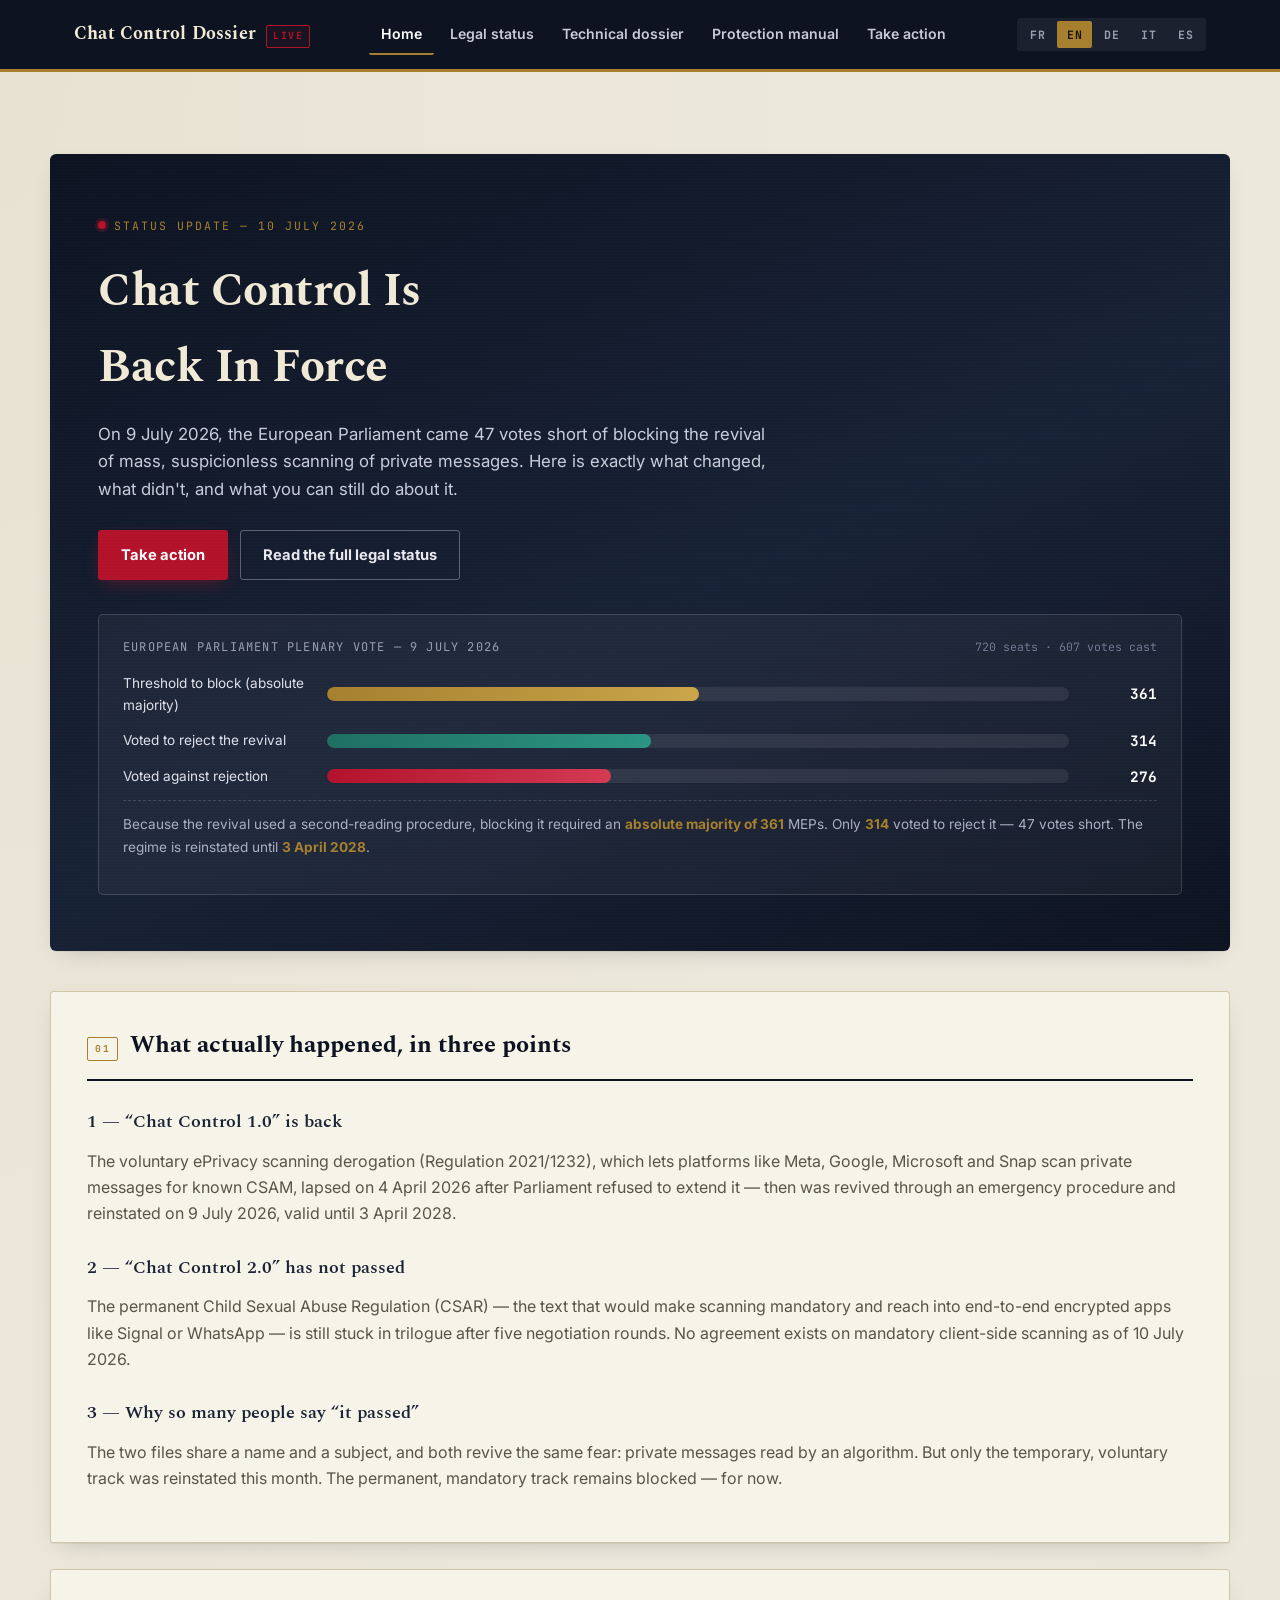
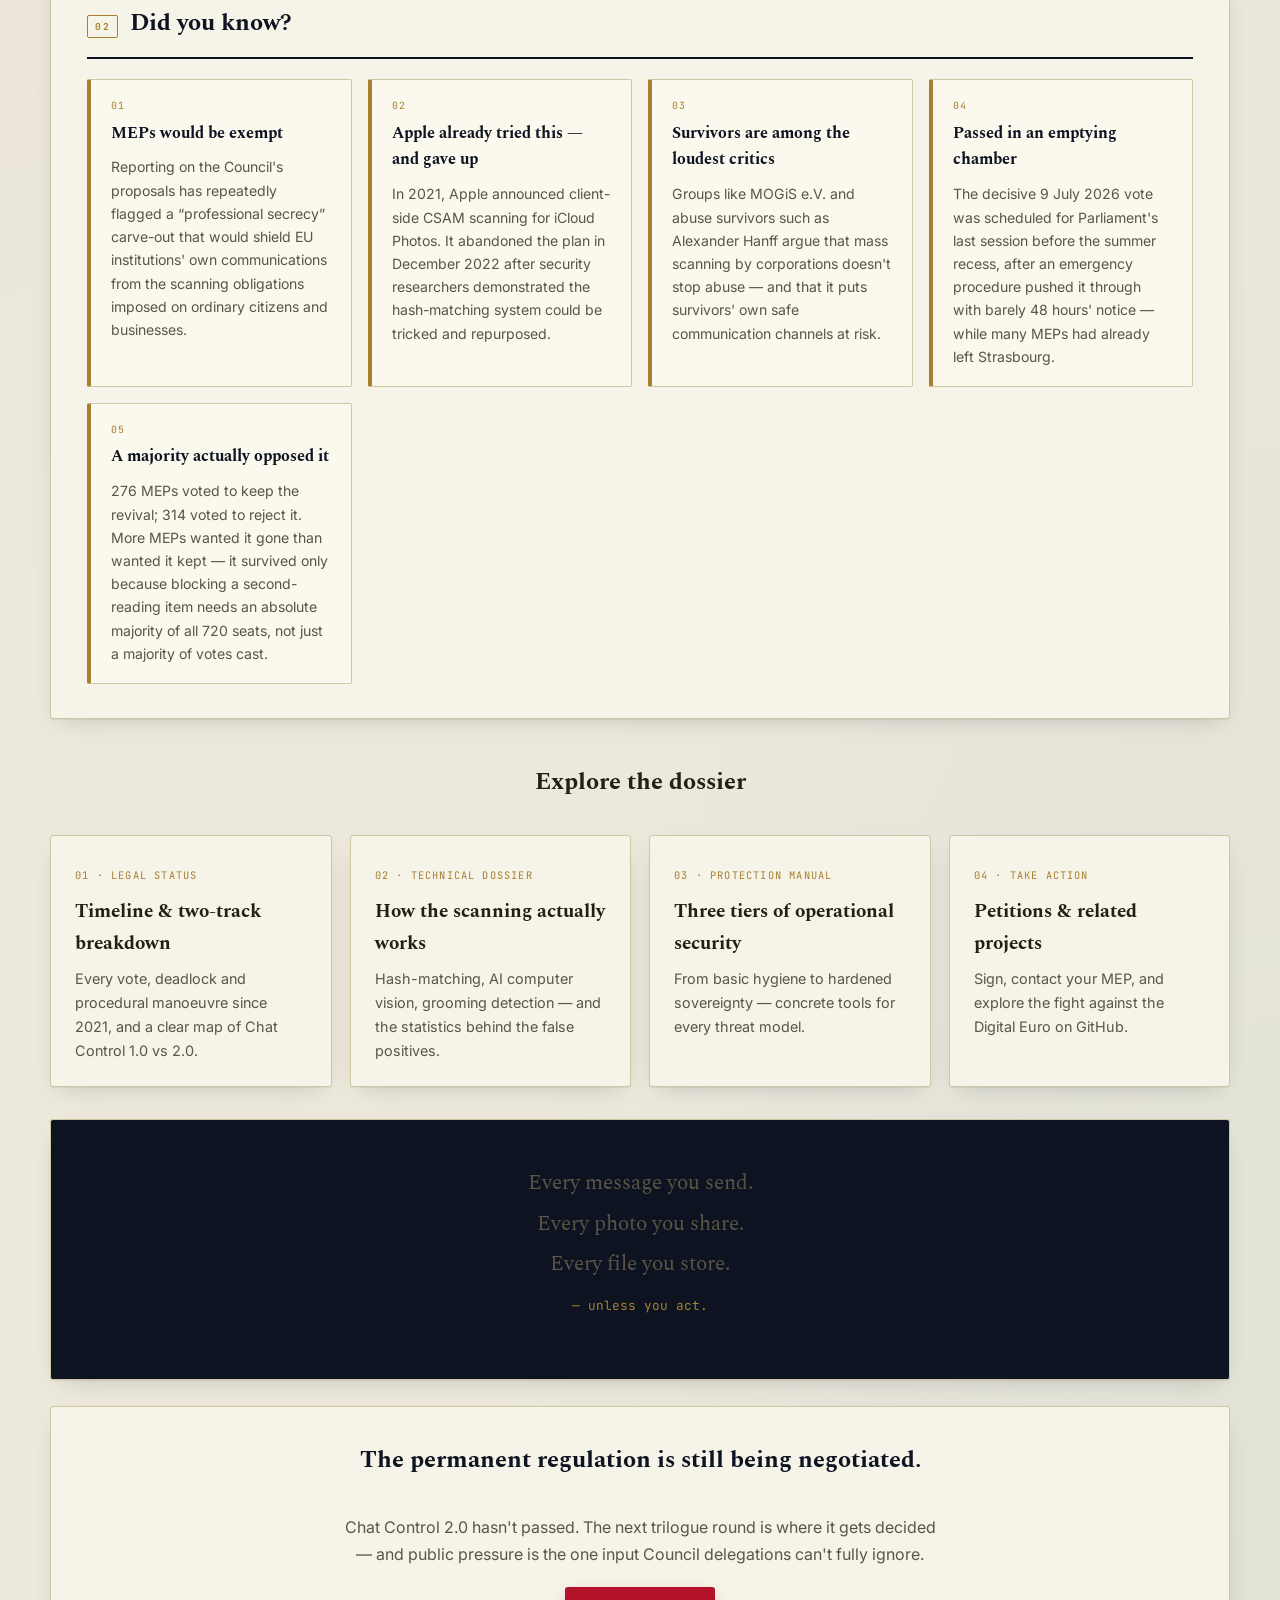
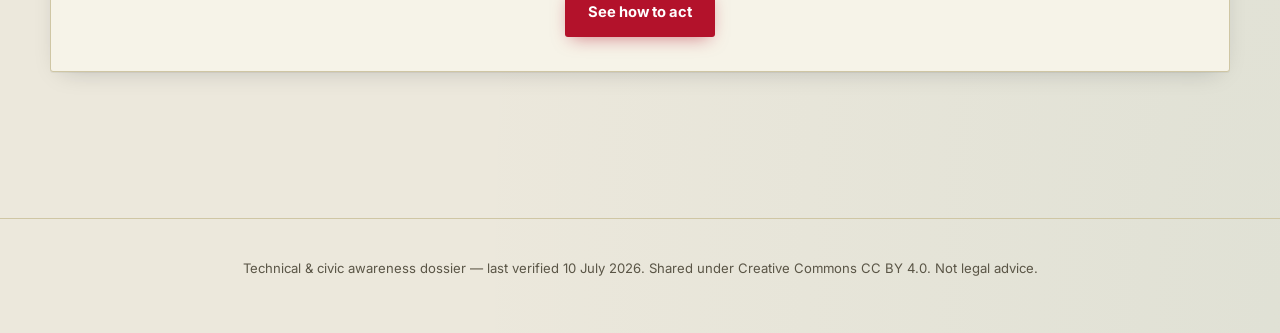
==== index.html @ f4932f7c "#5 - Ajout du site web Ajout d'un site web qui remplacera plus tard tout le contenue initial." ====
<!DOCTYPE html>
<html lang="fr">
<head>
<meta charset="UTF-8">
<meta name="viewport" content="width=device-width, initial-scale=1.0">
<title>Chat Control Dossier — Statut, technique &amp; protection</title>
<meta name="description" content="Statut légal à jour de Chat Control 1.0 et 2.0, dossier technique, manuel de protection et actions citoyennes.">
<link rel="stylesheet" href="assets/css/style.css">
</head>
<body>

<header class="topbar">
  <div class="topbar-inner">
    <a href="index.html" class="brand"><span data-i18n="brand.title">Dossier Chat Control</span><span class="stamp" data-i18n="brand.stamp">EN DIRECT</span></a>
    <nav class="nav-links">
      <a href="index.html" data-i18n="nav.home">Accueil</a>
      <a href="status.html" data-i18n="nav.status">Statut légal</a>
      <a href="dossier.html" data-i18n="nav.dossier">Dossier technique</a>
      <a href="protection.html" data-i18n="nav.protection">Manuel de protection</a>
      <a href="act.html" data-i18n="nav.act">Passer à l'action</a>
    </nav>
    <div class="lang-switch">
      <button class="lang-btn" data-lang="fr">FR</button>
      <button class="lang-btn" data-lang="en">EN</button>
      <button class="lang-btn" data-lang="de">DE</button>
      <button class="lang-btn" data-lang="it">IT</button>
      <button class="lang-btn" data-lang="es">ES</button>
    </div>
  </div>
</header>

<div class="container page-wrap">

  <section class="hero">
    <span class="eyebrow" data-i18n="home.eyebrow">Mise à jour — 10 juillet 2026</span>
    <h1 data-i18n="home.h1">Chat Control est de retour en vigueur</h1>
    <p class="lead" data-i18n="home.lead">Le 9 juillet 2026, il a manqué 47 voix au Parlement européen…</p>
    <div class="hero-actions">
      <a class="btn btn-primary" href="act.html" data-i18n="home.ctaAct">Passer à l'action</a>
      <a class="btn btn-ghost" href="status.html" data-i18n="home.ctaStatus">Lire le statut légal complet</a>
    </div>

    <div class="scoreboard reveal">
      <div class="scoreboard-head">
        <span class="title" data-i18n="home.score.title">Vote en plénière du Parlement européen — 9 juillet 2026</span>
        <span class="date" data-i18n="home.score.date">720 sièges · 607 votes exprimés</span>
      </div>
      <div class="bar-row">
        <span class="bar-label" data-i18n="home.score.needLabel">Seuil pour bloquer</span>
        <div class="bar-track"><div class="bar-fill need" data-value="50.1"></div></div>
        <span class="bar-value">361</span>
      </div>
      <div class="bar-row">
        <span class="bar-label" data-i18n="home.score.rejectLabel">Ont voté pour rejeter</span>
        <div class="bar-track"><div class="bar-fill reject" data-value="43.6"></div></div>
        <span class="bar-value">314</span>
      </div>
      <div class="bar-row">
        <span class="bar-label" data-i18n="home.score.keepLabel">Ont voté contre le rejet</span>
        <div class="bar-track"><div class="bar-fill keep" data-value="38.3"></div></div>
        <span class="bar-value">276</span>
      </div>
      <p class="scoreboard-note" data-i18n-html="home.score.note">Note sur le seuil.</p>
    </div>
  </section>

  <div class="card reveal">
    <h2><span class="tag">01</span> <span data-i18n="home.summary.title">Ce qui s'est réellement passé, en trois points</span></h2>
    <h3 data-i18n="home.summary.s1t">1 — « Chat Control 1.0 » est de retour</h3>
    <p data-i18n="home.summary.s1b">…</p>
    <h3 data-i18n="home.summary.s2t">2 — « Chat Control 2.0 » n'est pas passé</h3>
    <p data-i18n="home.summary.s2b">…</p>
    <h3 data-i18n="home.summary.s3t">3 — Pourquoi tant de gens disent que c'est passé</h3>
    <p data-i18n="home.summary.s3b">…</p>
  </div>

  <div class="card reveal">
    <h2><span class="tag">02</span> <span data-i18n="facts.title">Le saviez-vous ?</span></h2>
    <div class="facts-grid" data-render="facts"></div>
  </div>

  <h2 style="font-family:var(--serif);text-align:center;margin:44px 0 8px;" data-i18n="home.cards.title">Explorer le dossier</h2>
  <div class="grid-cards">
    <a class="nav-card reveal" href="status.html">
      <span class="nc-tag" data-i18n="home.cards.c1tag">01 · Statut légal</span>
      <h3 data-i18n="home.cards.c1title">Chronologie &amp; double dossier</h3>
      <p data-i18n="home.cards.c1body">…</p>
    </a>
    <a class="nav-card reveal" href="dossier.html">
      <span class="nc-tag" data-i18n="home.cards.c2tag">02 · Dossier technique</span>
      <h3 data-i18n="home.cards.c2title">Comment le scan fonctionne</h3>
      <p data-i18n="home.cards.c2body">…</p>
    </a>
    <a class="nav-card reveal" href="protection.html">
      <span class="nc-tag" data-i18n="home.cards.c3tag">03 · Manuel de protection</span>
      <h3 data-i18n="home.cards.c3title">Trois niveaux de sécurité</h3>
      <p data-i18n="home.cards.c3body">…</p>
    </a>
    <a class="nav-card reveal" href="act.html">
      <span class="nc-tag" data-i18n="home.cards.c4tag">04 · Passer à l'action</span>
      <h3 data-i18n="home.cards.c4title">Pétitions &amp; projets liés</h3>
      <p data-i18n="home.cards.c4body">…</p>
    </a>
  </div>

  <div class="card reveal" style="background:var(--ink); color:var(--paper-text); text-align:center; padding:46px 36px;">
    <p class="redact-line" style="font-family:var(--serif); font-size:1.3rem; margin:0 0 6px;">
      <span class="redact" data-i18n="home.redact.l1">Chaque message que vous envoyez.</span>
    </p>
    <p class="redact-line" style="font-family:var(--serif); font-size:1.3rem; margin:0 0 6px;">
      <span class="redact" data-i18n="home.redact.l2">Chaque photo que vous partagez.</span>
    </p>
    <p class="redact-line" style="font-family:var(--serif); font-size:1.3rem; margin:0 0 14px;">
      <span class="redact" data-i18n="home.redact.l3">Chaque fichier que vous stockez.</span>
    </p>
    <p style="font-family:var(--mono); font-size:0.8rem; color:var(--gold);" data-i18n="home.redact.caption">— sauf si vous agissez.</p>
  </div>

  <div class="card reveal" style="text-align:center;">
    <h2 style="justify-content:center; border-bottom:none;" data-i18n="home.finalCta.title">Le règlement permanent est toujours en négociation.</h2>
    <p style="max-width:60ch; margin:0 auto 20px;" data-i18n="home.finalCta.body">…</p>
    <a class="btn btn-primary" href="act.html" data-i18n="home.finalCta.btn">Voir comment agir</a>
  </div>

</div>

<footer class="site-footer">
  <div class="container">
    <p data-i18n="footer.text">Dossier de sensibilisation technique et civique.</p>
  </div>
</footer>

<script src="assets/js/lang/fr.js"></script>
<script src="assets/js/lang/en.js"></script>
<script src="assets/js/lang/de.js"></script>
<script src="assets/js/lang/it.js"></script>
<script src="assets/js/lang/es.js"></script>
<script src="assets/js/countries-data.js"></script>
<script src="assets/js/i18n.js"></script>
<script src="assets/js/render.js"></script>
<script src="assets/js/main.js"></script>
</body>
</html>
---- assets/css/style.css ----
/* ============================================================
   CHAT CONTROL DOSSIER — design system
   Theme: "declassified document" — paper, stamps, redaction bars.
   ============================================================ */

@import url('https://fonts.googleapis.com/css2?family=Spectral:ital,wght@0,400;0,500;0,600;0,700;1,400&family=JetBrains+Mono:wght@400;500;700&family=Inter:wght@400;500;600;700&display=swap');

:root{
  --ink:        #0d1321;
  --ink-soft:   #1b2436;
  --paper:      #ece8dc;
  --paper-2:    #e2ddca;
  --line:       #cfc6a4;
  --alert:      #b3122b;
  --alert-soft: #f3dbdd;
  --gold:       #a6802e;
  --safe:       #1f6f63;
  --safe-soft:  #dbe9e4;
  --text-main:  #241f14;
  --text-dim:   #5a5546;
  --paper-text: #efe9d6;

  --serif:  'Spectral', Georgia, 'Times New Roman', serif;
  --mono:   'JetBrains Mono', 'SF Mono', Consolas, monospace;
  --sans:   'Inter', -apple-system, BlinkMacSystemFont, 'Segoe UI', sans-serif;

  --radius: 3px;
  --shadow-card: 0 1px 0 rgba(13,19,33,0.05), 0 8px 24px -12px rgba(13,19,33,0.25);
}

*,*::before,*::after{ box-sizing: border-box; }

html{ scroll-behavior: smooth; }

body{
  margin:0;
  font-family: var(--sans);
  color: var(--text-main);
  background: var(--paper);
  background-image:
    radial-gradient(ellipse at top left, rgba(166,128,46,0.06), transparent 45%),
    radial-gradient(ellipse at bottom right, rgba(31,111,99,0.06), transparent 45%);
  line-height: 1.65;
}

a{ color: var(--ink); }
a.link-accent{ color: var(--gold); font-weight:600; text-decoration-thickness: 1px; }

/* ---------------- Top bar / nav ---------------- */
.topbar{
  position: sticky; top:0; z-index: 1000;
  background: var(--ink);
  border-bottom: 3px solid var(--gold);
}
.topbar-inner{
  max-width: 1180px; margin:0 auto; padding: 14px 24px;
  display:flex; align-items:center; justify-content:space-between; gap: 18px; flex-wrap: wrap;
}
.brand{
  display:flex; align-items:baseline; gap:10px; color: var(--paper-text);
  text-decoration:none; font-family: var(--serif); font-weight:700; font-size: 1.15rem;
  letter-spacing: 0.2px;
}
.brand .stamp{
  font-family: var(--mono); font-size: 0.62rem; letter-spacing: 1.5px;
  color: var(--alert); border: 1px solid var(--alert); border-radius: 2px;
  padding: 2px 6px; text-transform: uppercase; background: rgba(179,18,43,0.08);
}
.nav-links{ display:flex; gap: 4px; flex-wrap: wrap; }
.nav-links a{
  color:#c8cbd6; text-decoration:none; font-size:0.88rem; font-weight:600;
  padding: 8px 12px; border-radius: 2px; transition: all .18s ease;
  border-bottom: 2px solid transparent;
}
.nav-links a:hover{ color:#fff; background: rgba(255,255,255,0.06); }
.nav-links a.active{ color: #fff; border-bottom-color: var(--gold); }

.lang-switch{ display:flex; gap:2px; background: rgba(255,255,255,0.06); padding:3px; border-radius: 3px; }
.lang-btn{
  background:none; border:none; color:#93980; color:#9aa0b3; padding:6px 10px; font-family: var(--mono);
  font-size: 0.72rem; letter-spacing: 0.5px; cursor:pointer; border-radius:2px; font-weight:700;
}
.lang-btn:hover{ color:#fff; }
.lang-btn.active{ background: var(--gold); color:#1a1305; }

/* ---------------- Layout ---------------- */
.container{ max-width: 1180px; margin: 0 auto; padding: 0 24px; }
.page-wrap{ padding: 48px 0 90px; }

/* ---------------- Hero ---------------- */
.hero{
  background: linear-gradient(155deg, var(--ink) 0%, #182236 55%, var(--ink) 100%);
  color: var(--paper-text);
  border-radius: 6px;
  padding: 56px 48px;
  margin: 34px 0 40px;
  position: relative;
  overflow:hidden;
  box-shadow: var(--shadow-card);
}
.hero::before{
  content:""; position:absolute; inset:0; opacity:0.5;
  background-image: repeating-linear-gradient(0deg, rgba(255,255,255,0.025) 0px, rgba(255,255,255,0.025) 1px, transparent 1px, transparent 3px);
  pointer-events:none;
}
.hero .eyebrow{
  font-family: var(--mono); font-size: 0.72rem; letter-spacing: 2px; color: var(--gold);
  text-transform: uppercase; display:inline-flex; align-items:center; gap:8px; margin-bottom:18px;
}
.hero .eyebrow::before{ content:""; width:8px; height:8px; border-radius:50%; background: var(--alert); box-shadow: 0 0 0 3px rgba(179,18,43,0.25); animation: pulse 2s infinite; }
@keyframes pulse{ 0%,100%{ opacity:1;} 50%{ opacity:0.35;} }
.hero h1{
  font-family: var(--serif); font-weight:700; font-size: clamp(1.9rem, 3.6vw, 3.1rem);
  margin: 0 0 16px; letter-spacing: -0.5px; max-width: 16ch;
}
.hero p.lead{ font-size: 1.05rem; color:#c9cddb; max-width: 62ch; margin: 0 0 26px; }
.hero .hero-actions{ display:flex; gap:12px; flex-wrap:wrap; }

.btn{
  display:inline-flex; align-items:center; gap:8px; font-weight:700; font-size:0.92rem;
  padding: 12px 22px; border-radius: 3px; text-decoration:none; cursor:pointer; border: 1px solid transparent;
  transition: transform .15s ease, box-shadow .15s ease;
}
.btn:hover{ transform: translateY(-1px); }
.btn-primary{ background: var(--alert); color:#fff; box-shadow: 0 6px 18px -6px rgba(179,18,43,0.55); }
.btn-primary:hover{ box-shadow: 0 10px 22px -6px rgba(179,18,43,0.65); }
.btn-ghost{ background: transparent; border-color: rgba(255,255,255,0.3); color:#e8e9ee; }
.btn-ghost:hover{ border-color:#fff; }
.btn-gold{ background: var(--gold); color:#1a1305; }

/* ---------------- Vote scoreboard (signature widget) ---------------- */
.scoreboard{
  margin-top: 34px; background: rgba(255,255,255,0.04); border: 1px solid rgba(255,255,255,0.14);
  border-radius: 5px; padding: 22px 24px;
}
.scoreboard-head{ display:flex; justify-content:space-between; align-items:baseline; margin-bottom:14px; flex-wrap:wrap; gap:6px;}
.scoreboard-head .title{ font-family: var(--mono); font-size:0.75rem; letter-spacing:1.2px; text-transform:uppercase; color:#9aa0b3; }
.scoreboard-head .date{ font-family: var(--mono); font-size:0.72rem; color:#727892; }
.bar-row{ display:flex; align-items:center; gap:14px; margin-bottom: 12px; }
.bar-label{ width: 190px; flex-shrink:0; font-size:0.85rem; color:#dfe1ea; }
.bar-track{ flex:1; height: 14px; background: rgba(255,255,255,0.08); border-radius: 8px; overflow:hidden; }
.bar-fill{ height:100%; width:0%; border-radius:8px; transition: width 1.4s cubic-bezier(.2,.8,.2,1); }
.bar-fill.need{ background: linear-gradient(90deg, var(--gold), #cba54a); }
.bar-fill.reject{ background: linear-gradient(90deg, var(--safe), #2c9583); }
.bar-fill.keep{ background: linear-gradient(90deg, var(--alert), #d43a52); }
.bar-value{ width: 74px; text-align:right; font-family: var(--mono); font-weight:700; color:#fff; font-size:0.9rem; }
.scoreboard-note{ font-size:0.85rem; color:#aab0c2; margin-top: 12px; border-top: 1px dashed rgba(255,255,255,0.15); padding-top:12px; }
.scoreboard-note strong{ color: var(--gold); }

/* ---------------- Cards / sections ---------------- */
.card{
  background:#f6f3e8; border:1px solid var(--line); border-radius: var(--radius);
  padding: 34px 36px; margin-bottom: 26px; box-shadow: var(--shadow-card);
}
.card h2{
  font-family: var(--serif); font-size: 1.5rem; margin: 0 0 20px; color: var(--ink);
  padding-bottom:14px; border-bottom: 2px solid var(--ink); display:flex; align-items:baseline; gap:12px;
}
.card h2 .tag{ font-family: var(--mono); font-size:0.6rem; letter-spacing:1.5px; color: var(--gold); border:1px solid var(--gold); padding:3px 7px; border-radius:2px; text-transform:uppercase; }
.card h3{ font-family: var(--serif); font-size: 1.15rem; color: var(--ink-soft); margin: 26px 0 10px; font-weight:600; }
.card p{ color: var(--text-dim); margin: 0 0 16px; }
.card ul, .card ol{ color: var(--text-dim); padding-left: 22px; margin-bottom:18px; }
.card li{ margin-bottom: 9px; }
.card li strong{ color: var(--text-main); }

/* nav cards grid on homepage */
.grid-cards{ display:grid; grid-template-columns: repeat(auto-fit, minmax(230px,1fr)); gap:18px; margin: 32px 0; }
.nav-card{
  background:#f6f3e8; border:1px solid var(--line); border-radius: var(--radius); padding: 24px;
  text-decoration:none; color: var(--text-main); display:block; box-shadow: var(--shadow-card);
  transition: transform .18s ease, border-color .18s ease;
}
.nav-card:hover{ transform: translateY(-3px); border-color: var(--gold); }
.nav-card .nc-tag{ font-family: var(--mono); font-size:0.65rem; letter-spacing:1.2px; color: var(--gold); text-transform:uppercase; }
.nav-card h3{ font-family: var(--serif); font-size:1.2rem; margin: 10px 0 8px; }
.nav-card p{ font-size:0.9rem; color: var(--text-dim); margin:0; }

/* ---------------- Redaction reveal (signature element) ---------------- */
.redact{
  position: relative; display:inline-block; color: transparent !important;
  border-radius: 2px; transition: color .05s linear;
}
.redact::before{
  content:""; position:absolute; inset: -2px -4px; background: var(--redact, #14161c);
  border-radius: 2px; transform-origin: left; transition: transform .9s cubic-bezier(.6,0,.2,1);
}
.redact.revealed{ color: inherit !important; }
.redact.revealed::before{ transform: scaleX(0); }
.redact-line{ display:block; }

/* fade / rise on scroll */
.reveal{ opacity:0; transform: translateY(16px); transition: opacity .6s ease, transform .6s ease; }
.reveal.in{ opacity:1; transform: translateY(0); }

/* ---------------- Timeline table ---------------- */
.timeline{ width:100%; border-collapse: collapse; margin: 8px 0 10px; font-size:0.9rem; }
.timeline th, .timeline td{ border: 1px solid var(--line); padding: 13px 14px; text-align:left; vertical-align:top; }
.timeline th{ background: var(--ink); color: var(--paper-text); font-family: var(--mono); font-size:0.68rem; letter-spacing:1px; text-transform:uppercase; }
.timeline tr:nth-child(even){ background: rgba(0,0,0,0.02); }
.timeline td.date{ font-family: var(--mono); font-weight:700; white-space:nowrap; color: var(--ink); }
.pill{ display:inline-block; font-family: var(--mono); font-size:0.62rem; letter-spacing:0.8px; padding:2px 7px; border-radius:20px; text-transform:uppercase; font-weight:700; }
.pill-reject{ background: var(--safe-soft); color: var(--safe); }
.pill-active{ background: var(--alert-soft); color: var(--alert); }
.pill-pending{ background:#eee2c2; color:#7a5c17; }

/* two-track compare */
.compare{ display:grid; grid-template-columns: 1fr 1fr; gap:18px; margin: 18px 0 8px; }
@media (max-width: 720px){ .compare{ grid-template-columns: 1fr; } }
.compare .col{ border-radius: var(--radius); padding:22px; border:1px solid var(--line); }
.compare .col.c1{ background: var(--alert-soft); border-color: rgba(179,18,43,0.35); }
.compare .col.c2{ background:#eee2c2; border-color: rgba(166,128,46,0.4); }
.compare .col h4{ font-family: var(--mono); font-size:0.75rem; letter-spacing:1px; text-transform:uppercase; margin:0 0 10px; }
.compare .col.c1 h4{ color: var(--alert); }
.compare .col.c2 h4{ color:#7a5c17; }
.compare .status-line{ font-weight:800; font-family: var(--serif); font-size:1.1rem; margin-bottom:8px; }

/* protection levels */
.protection-box{ border:1px solid var(--line); border-radius: var(--radius); padding: 26px 28px; margin-bottom:22px; background:#f6f3e8; }
.level-A{ border-left: 6px solid var(--safe); }
.level-B{ border-left: 6px solid var(--gold); }
.level-C{ border-left: 6px solid var(--alert); }
.level-title{ font-family: var(--mono); font-weight:700; font-size:0.95rem; letter-spacing:0.5px; margin-bottom:12px; text-transform:uppercase; }
.level-A .level-title{ color: var(--safe); }
.level-B .level-title{ color:#8a6a24; }
.level-C .level-title{ color: var(--alert); }

/* petitions */
.petition-card{ border:1px solid var(--line); border-radius: var(--radius); background:#f6f3e8; padding:26px 28px; margin-bottom: 20px; position:relative; }
.petition-card.featured{ border: 2px solid var(--gold); background: linear-gradient(180deg, #f8f1de, #f6f3e8); box-shadow: 0 10px 30px -14px rgba(166,128,46,0.5); }
.featured-flag{ position:absolute; top:-13px; left:24px; background: var(--gold); color:#1a1305; font-family: var(--mono); font-size:0.62rem; letter-spacing:1px; padding:4px 10px; border-radius:20px; font-weight:800; text-transform:uppercase; }
.petition-card h3{ font-family: var(--serif); font-size:1.25rem; margin: 6px 0 8px; }
.petition-meta{ font-family: var(--mono); font-size:0.75rem; color: var(--text-dim); margin-bottom:10px; }
.petition-meta b{ color: var(--ink); }

.gh-card{ border:1px dashed var(--gold); border-radius: var(--radius); padding:22px 26px; background: rgba(166,128,46,0.06); margin: 22px 0; }
.gh-card .gh-head{ display:flex; align-items:center; gap:10px; margin-bottom:8px; }
.gh-card svg{ flex-shrink:0; }
.gh-card code{ background: rgba(13,19,33,0.06); padding:2px 6px; border-radius:2px; font-size:0.85rem; }

/* footer */
.site-footer{ border-top: 1px solid var(--line); margin-top: 30px; padding: 26px 0 40px; text-align:center; color: var(--text-dim); font-size:0.82rem; }
.site-footer a{ color: var(--gold); }

/* math */
.math{ font-family: var(--serif); font-style: italic; font-weight:600; color: var(--ink-soft); }

/* misc utility */
.note{ font-size:0.85rem; color: var(--text-dim); border-left:3px solid var(--line); padding-left:14px; margin: 14px 0; }
.small-caps{ font-variant: small-caps; letter-spacing: 0.5px; }

/* ---------------- Fact cards ("Did you know?") ---------------- */
.facts-grid{ display:grid; grid-template-columns: repeat(auto-fit, minmax(240px,1fr)); gap:16px; margin-top:8px; }
.fact-card{ background:#fbf8ee; border:1px solid var(--line); border-left:4px solid var(--gold); border-radius:2px; padding:18px 20px; }
.fact-card .fact-icon{ font-family: var(--mono); font-size:0.62rem; letter-spacing:1px; color:var(--gold); text-transform:uppercase; margin-bottom:6px; display:block; }
.fact-card h4{ font-family: var(--serif); font-size:1.02rem; margin:0 0 8px; color: var(--ink); }
.fact-card p{ font-size:0.88rem; margin:0; color: var(--text-dim); }

/* ---------------- Europe hexmap ---------------- */
.hexmap-wrap{ display:flex; gap:28px; flex-wrap:wrap; align-items:flex-start; margin: 10px 0; }
.hexmap-grid{
  display:grid;
  grid-template-columns: repeat(10, 34px);
  grid-auto-rows: 30px;
  gap:4px;
  flex-shrink:0;
}
.hex-tile{
  width:34px; height:30px; border-radius:5px;
  display:flex; align-items:center; justify-content:center;
  font-family: var(--mono); font-size:0.6rem; font-weight:700; color:#fff;
  cursor:default; position:relative; box-shadow: inset 0 0 0 1px rgba(0,0,0,0.15);
  transition: transform .15s ease;
}
.hex-tile:hover{ transform: scale(1.12); z-index:2; box-shadow: 0 4px 10px rgba(0,0,0,0.25); }
.hex-tile[data-status="against"]{ background: var(--safe); }
.hex-tile[data-status="for"]{ background: var(--alert); }
.hex-tile[data-status="undecided"]{ background: #b89a4e; }
.hex-tile .hex-tip{
  position:absolute; bottom: 110%; left:50%; transform: translateX(-50%);
  background: var(--ink); color:#fff; font-family: var(--sans); font-size:0.72rem; font-weight:600;
  padding:4px 8px; border-radius:4px; white-space:nowrap; opacity:0; pointer-events:none; transition: opacity .15s ease;
}
.hex-tile:hover .hex-tip{ opacity:1; }
.map-legend{ flex:1; min-width:220px; }
.map-legend-group{ margin-bottom:16px; }
.map-legend-head{ display:flex; align-items:center; gap:8px; font-family: var(--mono); font-size:0.72rem; text-transform:uppercase; letter-spacing:0.8px; margin-bottom:8px; font-weight:700; }
.map-legend-dot{ width:11px; height:11px; border-radius:3px; display:inline-block; }
.map-legend-dot.against{ background: var(--safe); }
.map-legend-dot.for{ background: var(--alert); }
.map-legend-dot.undecided{ background:#b89a4e; }
.map-legend-list{ font-size:0.85rem; color: var(--text-dim); line-height:1.9; }
.map-note{ font-size:0.82rem; color: var(--text-dim); border-top:1px dashed var(--line); margin-top:16px; padding-top:12px; }

/* ---------------- Contact / email tool ---------------- */
.contact-box{ background:#f6f3e8; border:1px solid var(--line); border-radius: var(--radius); padding:28px 30px; }
.contact-row{ display:flex; gap:10px; flex-wrap:wrap; margin: 16px 0; }
.contact-field-label{ font-family: var(--mono); font-size:0.68rem; text-transform:uppercase; letter-spacing:1px; color: var(--text-dim); display:block; margin-bottom:6px; }
.contact-subject{ font-family: var(--serif); font-weight:600; font-size:1.02rem; color: var(--ink); margin-bottom:14px; }
.contact-body-box{
  background:#fbf8ee; border:1px solid var(--line); border-radius:3px; padding:16px 18px;
  font-family: var(--sans); font-size:0.9rem; color: var(--text-main); white-space: pre-wrap; line-height:1.7;
  max-height: 280px; overflow-y:auto; margin-bottom:6px;
}
.copy-feedback{ font-family: var(--mono); font-size:0.75rem; color: var(--safe); font-weight:700; opacity:0; transition: opacity .2s ease; margin-left:10px; }
.copy-feedback.show{ opacity:1; }
.howto-box{ display:flex; gap:22px; flex-wrap:wrap; margin-top:24px; }
.howto-col{ flex:1; min-width:240px; border-top:1px solid var(--line); padding-top:16px; }
.howto-col h4{ font-family: var(--serif); font-size:1rem; margin:0 0 8px; }
.howto-col p{ font-size:0.86rem; color:var(--text-dim); margin:0 0 10px; }

/* ---------------- Blacklist box ---------------- */
.blacklist-box{ margin-top:20px; background:#fbeceb; border:1px dashed var(--alert); border-radius:3px; padding:18px 20px; }
.blacklist-box h4{ font-family: var(--mono); font-size:0.72rem; letter-spacing:1px; text-transform:uppercase; color: var(--alert); margin:0 0 12px; display:flex; align-items:center; gap:6px; }
.bl-item{ display:flex; gap:10px; margin-bottom:10px; font-size:0.87rem; }
.bl-item:last-child{ margin-bottom:0; }
.bl-x{ color: var(--alert); font-weight:800; flex-shrink:0; }
.bl-item b{ color: var(--ink); }
.bl-item span.r{ color: var(--text-dim); }

@media (max-width: 640px){
  .hero{ padding: 38px 24px; }
  .card{ padding: 26px 22px; }
  .bar-label{ width: 120px; font-size:0.78rem; }
}

@media (prefers-reduced-motion: reduce){
  *{ animation-duration: 0.001ms !important; transition-duration: 0.001ms !important; }
}
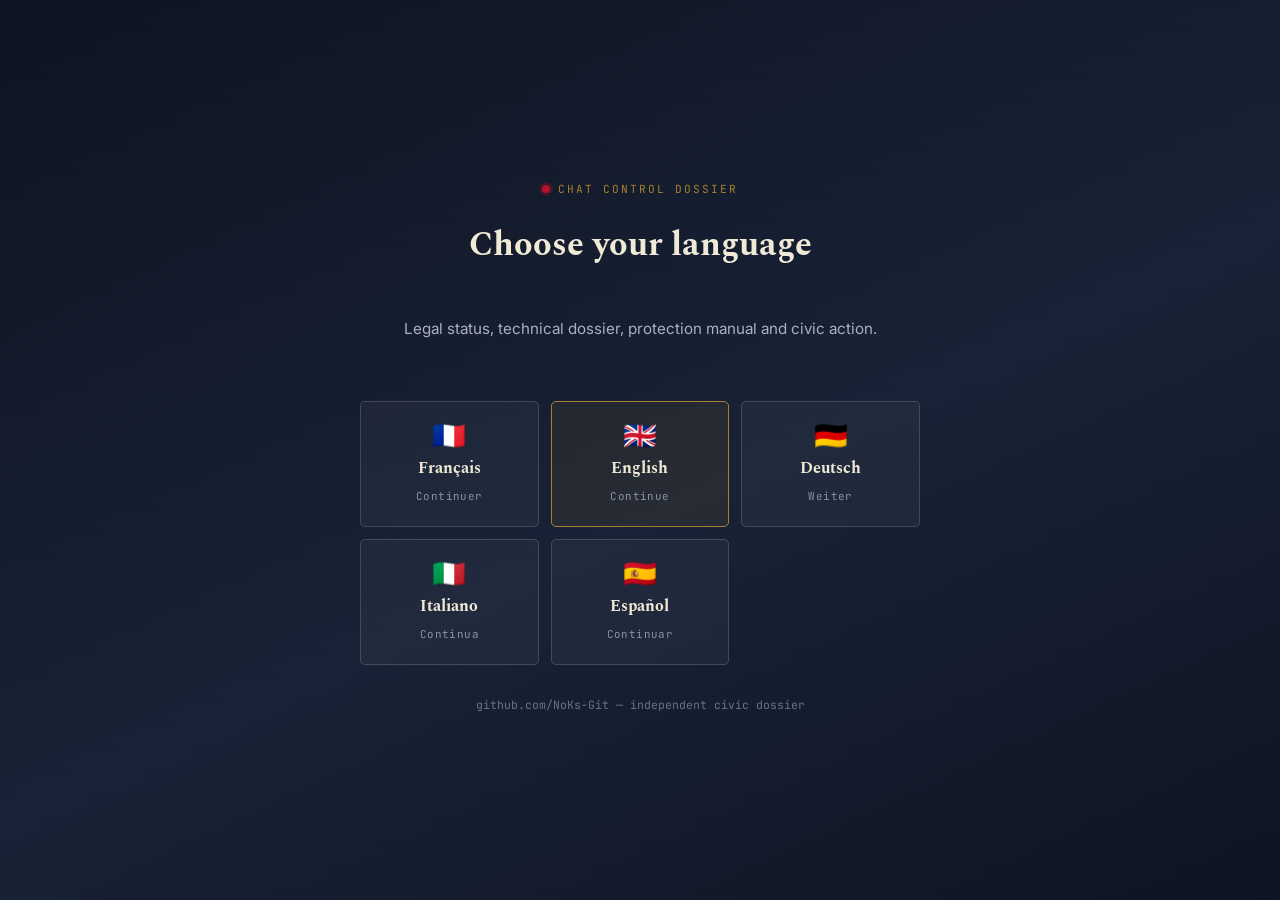
==== commit 98801834: "#8 - Big Push with all sites updates" ====
--- a/index.html
+++ b/index.html
@@ -1,143 +1,150 @@
 <!DOCTYPE html>
-<html lang="fr">
+<html lang="en">
 <head>
 <meta charset="UTF-8">
 <meta name="viewport" content="width=device-width, initial-scale=1.0">
-<title>Chat Control Dossier — Statut, technique &amp; protection</title>
-<meta name="description" content="Statut légal à jour de Chat Control 1.0 et 2.0, dossier technique, manuel de protection et actions citoyennes.">
+<title>ChatControl</title>
+<meta name="description" content="Chat Control Dossier — status, technical analysis, protection manual and civic action, in French, English, German, Italian and Spanish.">
+<link rel="icon" href="assets/favicon.svg" type="image/svg+xml">
+<meta name="theme-color" content="#0d1321">
 <link rel="stylesheet" href="assets/css/style.css">
+<style>
+  .lang-landing{
+    min-height:100vh; display:flex; align-items:center; justify-content:center;
+    background: linear-gradient(155deg, #0d1321 0%, #182236 55%, #0d1321 100%);
+    padding: 32px 20px;
+  }
+  .lang-landing::before{
+    content:""; position:fixed; inset:0; opacity:0.4; pointer-events:none;
+    background-image: repeating-linear-gradient(0deg, rgba(255,255,255,0.02) 0px, rgba(255,255,255,0.02) 1px, transparent 1px, transparent 3px);
+  }
+  .lang-card{
+    position:relative; max-width:560px; width:100%; text-align:center;
+  }
+  .lang-stamp{
+    font-family: var(--mono); font-size:0.7rem; letter-spacing:2px; color: var(--gold);
+    text-transform:uppercase; display:inline-flex; align-items:center; gap:8px; margin-bottom:20px;
+  }
+  .lang-stamp::before{ content:""; width:8px; height:8px; border-radius:50%; background: var(--alert); box-shadow: 0 0 0 3px rgba(179,18,43,0.25); }
+  .lang-title{
+    font-family: var(--serif); font-weight:700; color:#efe9d6; font-size: clamp(1.5rem, 4vw, 2.1rem);
+    margin: 0 0 10px; min-height: 2.6em; transition: opacity .18s ease;
+  }
+  .lang-sub{
+    color:#aab0c2; font-size:0.95rem; margin: 0 0 34px; line-height:1.7; min-height: 3.4em;
+    transition: opacity .18s ease;
+  }
+  .lang-title.fading, .lang-sub.fading{ opacity:0; }
+  .lang-grid{ display:grid; grid-template-columns: 1fr 1fr; gap:12px; }
+  @media (min-width: 480px){ .lang-grid{ grid-template-columns: 1fr 1fr 1fr; } }
+  .lang-option{
+    display:flex; flex-direction:column; align-items:center; gap:6px;
+    background: rgba(255,255,255,0.04); border:1px solid rgba(255,255,255,0.16); border-radius:5px;
+    padding: 20px 14px; text-decoration:none; transition: all .18s ease;
+  }
+  .lang-option:hover, .lang-option:focus-visible{ border-color: var(--gold); background: rgba(166,128,46,0.12); transform: translateY(-2px); }
+  .lang-option .flag{ font-size:1.7rem; line-height:1; }
+  .lang-option .native{ font-family: var(--serif); font-weight:700; color:#efe9d6; font-size:1.02rem; }
+  .lang-option .hint{ font-family: var(--mono); font-size:0.68rem; color:#8b91a6; letter-spacing:0.4px; }
+  .lang-option.suggested{ border-color: var(--gold); background: rgba(166,128,46,0.1); }
+  .lang-footer{ margin-top:30px; font-family: var(--mono); font-size:0.72rem; color:#6b7186; }
+  .lang-footer a{ color:#8b91a6; }
+</style>
 </head>
 <body>
-
-<header class="topbar">
-  <div class="topbar-inner">
-    <a href="index.html" class="brand"><span data-i18n="brand.title">Dossier Chat Control</span><span class="stamp" data-i18n="brand.stamp">EN DIRECT</span></a>
-    <nav class="nav-links">
-      <a href="index.html" data-i18n="nav.home">Accueil</a>
-      <a href="status.html" data-i18n="nav.status">Statut légal</a>
-      <a href="dossier.html" data-i18n="nav.dossier">Dossier technique</a>
-      <a href="protection.html" data-i18n="nav.protection">Manuel de protection</a>
-      <a href="act.html" data-i18n="nav.act">Passer à l'action</a>
-    </nav>
-    <div class="lang-switch">
-      <button class="lang-btn" data-lang="fr">FR</button>
-      <button class="lang-btn" data-lang="en">EN</button>
-      <button class="lang-btn" data-lang="de">DE</button>
-      <button class="lang-btn" data-lang="it">IT</button>
-      <button class="lang-btn" data-lang="es">ES</button>
+<div class="lang-landing">
+  <div class="lang-card">
+    <span class="lang-stamp" id="lang-stamp">Chat Control Dossier</span>
+    <h1 class="lang-title" id="lang-title">Choose your language</h1>
+    <p class="lang-sub" id="lang-sub">
+      Legal status, technical dossier, protection manual and civic action.
+    </p>
+    <div class="lang-grid" id="lang-grid">
+      <a class="lang-option" data-lang="fr" href="home.html?lang=fr">
+        <span class="flag">🇫🇷</span><span class="native">Français</span><span class="hint">Continuer</span>
+      </a>
+      <a class="lang-option" data-lang="en" href="home.html?lang=en">
+        <span class="flag">🇬🇧</span><span class="native">English</span><span class="hint">Continue</span>
+      </a>
+      <a class="lang-option" data-lang="de" href="home.html?lang=de">
+        <span class="flag">🇩🇪</span><span class="native">Deutsch</span><span class="hint">Weiter</span>
+      </a>
+      <a class="lang-option" data-lang="it" href="home.html?lang=it">
+        <span class="flag">🇮🇹</span><span class="native">Italiano</span><span class="hint">Continua</span>
+      </a>
+      <a class="lang-option" data-lang="es" href="home.html?lang=es">
+        <span class="flag">🇪🇸</span><span class="native">Español</span><span class="hint">Continuar</span>
+      </a>
     </div>
+    <p class="lang-footer">github.com/NoKs-Git — <span id="lang-footer-tagline">independent civic dossier</span></p>
   </div>
-</header>
-
-<div class="container page-wrap">
-
-  <section class="hero">
-    <span class="eyebrow" data-i18n="home.eyebrow">Mise à jour — 10 juillet 2026</span>
-    <h1 data-i18n="home.h1">Chat Control est de retour en vigueur</h1>
-    <p class="lead" data-i18n="home.lead">Le 9 juillet 2026, il a manqué 47 voix au Parlement européen…</p>
-    <div class="hero-actions">
-      <a class="btn btn-primary" href="act.html" data-i18n="home.ctaAct">Passer à l'action</a>
-      <a class="btn btn-ghost" href="status.html" data-i18n="home.ctaStatus">Lire le statut légal complet</a>
-    </div>
-
-    <div class="scoreboard reveal">
-      <div class="scoreboard-head">
-        <span class="title" data-i18n="home.score.title">Vote en plénière du Parlement européen — 9 juillet 2026</span>
-        <span class="date" data-i18n="home.score.date">720 sièges · 607 votes exprimés</span>
-      </div>
-      <div class="bar-row">
-        <span class="bar-label" data-i18n="home.score.needLabel">Seuil pour bloquer</span>
-        <div class="bar-track"><div class="bar-fill need" data-value="50.1"></div></div>
-        <span class="bar-value">361</span>
-      </div>
-      <div class="bar-row">
-        <span class="bar-label" data-i18n="home.score.rejectLabel">Ont voté pour rejeter</span>
-        <div class="bar-track"><div class="bar-fill reject" data-value="43.6"></div></div>
-        <span class="bar-value">314</span>
-      </div>
-      <div class="bar-row">
-        <span class="bar-label" data-i18n="home.score.keepLabel">Ont voté contre le rejet</span>
-        <div class="bar-track"><div class="bar-fill keep" data-value="38.3"></div></div>
-        <span class="bar-value">276</span>
-      </div>
-      <p class="scoreboard-note" data-i18n-html="home.score.note">Note sur le seuil.</p>
-    </div>
-  </section>
-
-  <div class="card reveal">
-    <h2><span class="tag">01</span> <span data-i18n="home.summary.title">Ce qui s'est réellement passé, en trois points</span></h2>
-    <h3 data-i18n="home.summary.s1t">1 — « Chat Control 1.0 » est de retour</h3>
-    <p data-i18n="home.summary.s1b">…</p>
-    <h3 data-i18n="home.summary.s2t">2 — « Chat Control 2.0 » n'est pas passé</h3>
-    <p data-i18n="home.summary.s2b">…</p>
-    <h3 data-i18n="home.summary.s3t">3 — Pourquoi tant de gens disent que c'est passé</h3>
-    <p data-i18n="home.summary.s3b">…</p>
-  </div>
-
-  <div class="card reveal">
-    <h2><span class="tag">02</span> <span data-i18n="facts.title">Le saviez-vous ?</span></h2>
-    <div class="facts-grid" data-render="facts"></div>
-  </div>
-
-  <h2 style="font-family:var(--serif);text-align:center;margin:44px 0 8px;" data-i18n="home.cards.title">Explorer le dossier</h2>
-  <div class="grid-cards">
-    <a class="nav-card reveal" href="status.html">
-      <span class="nc-tag" data-i18n="home.cards.c1tag">01 · Statut légal</span>
-      <h3 data-i18n="home.cards.c1title">Chronologie &amp; double dossier</h3>
-      <p data-i18n="home.cards.c1body">…</p>
-    </a>
-    <a class="nav-card reveal" href="dossier.html">
-      <span class="nc-tag" data-i18n="home.cards.c2tag">02 · Dossier technique</span>
-      <h3 data-i18n="home.cards.c2title">Comment le scan fonctionne</h3>
-      <p data-i18n="home.cards.c2body">…</p>
-    </a>
-    <a class="nav-card reveal" href="protection.html">
-      <span class="nc-tag" data-i18n="home.cards.c3tag">03 · Manuel de protection</span>
-      <h3 data-i18n="home.cards.c3title">Trois niveaux de sécurité</h3>
-      <p data-i18n="home.cards.c3body">…</p>
-    </a>
-    <a class="nav-card reveal" href="act.html">
-      <span class="nc-tag" data-i18n="home.cards.c4tag">04 · Passer à l'action</span>
-      <h3 data-i18n="home.cards.c4title">Pétitions &amp; projets liés</h3>
-      <p data-i18n="home.cards.c4body">…</p>
-    </a>
-  </div>
-
-  <div class="card reveal" style="background:var(--ink); color:var(--paper-text); text-align:center; padding:46px 36px;">
-    <p class="redact-line" style="font-family:var(--serif); font-size:1.3rem; margin:0 0 6px;">
-      <span class="redact" data-i18n="home.redact.l1">Chaque message que vous envoyez.</span>
-    </p>
-    <p class="redact-line" style="font-family:var(--serif); font-size:1.3rem; margin:0 0 6px;">
-      <span class="redact" data-i18n="home.redact.l2">Chaque photo que vous partagez.</span>
-    </p>
-    <p class="redact-line" style="font-family:var(--serif); font-size:1.3rem; margin:0 0 14px;">
-      <span class="redact" data-i18n="home.redact.l3">Chaque fichier que vous stockez.</span>
-    </p>
-    <p style="font-family:var(--mono); font-size:0.8rem; color:var(--gold);" data-i18n="home.redact.caption">— sauf si vous agissez.</p>
-  </div>
-
-  <div class="card reveal" style="text-align:center;">
-    <h2 style="justify-content:center; border-bottom:none;" data-i18n="home.finalCta.title">Le règlement permanent est toujours en négociation.</h2>
-    <p style="max-width:60ch; margin:0 auto 20px;" data-i18n="home.finalCta.body">…</p>
-    <a class="btn btn-primary" href="act.html" data-i18n="home.finalCta.btn">Voir comment agir</a>
-  </div>
-
 </div>
 
-<footer class="site-footer">
-  <div class="container">
-    <p data-i18n="footer.text">Dossier de sensibilisation technique et civique.</p>
-  </div>
-</footer>
+<script>
+(function () {
+  var TXT = {
+    fr: { title: 'Choisissez votre langue', sub: 'Statut légal, dossier technique, manuel de protection et actions citoyennes.', brand: 'Dossier Chat Control', footer: 'dossier civique indépendant' },
+    en: { title: 'Choose your language', sub: 'Legal status, technical dossier, protection manual and civic action.', brand: 'Chat Control Dossier', footer: 'independent civic dossier' },
+    de: { title: 'Wählen Sie Ihre Sprache', sub: 'Rechtsstatus, technisches Dossier, Schutzhandbuch und Bürgeraktionen.', brand: 'Chat-Control-Dossier', footer: 'unabhängiges Bürger-Dossier' },
+    it: { title: 'Scegli la tua lingua', sub: 'Stato legale, dossier tecnico, manuale di protezione e azione civica.', brand: 'Dossier Chat Control', footer: 'dossier civico indipendente' },
+    es: { title: 'Elige tu idioma', sub: 'Estado legal, dossier técnico, manual de protección y acción cívica.', brand: 'Dossier Chat Control', footer: 'dossier cívico independiente' }
+  };
 
-<script src="assets/js/lang/fr.js"></script>
-<script src="assets/js/lang/en.js"></script>
-<script src="assets/js/lang/de.js"></script>
-<script src="assets/js/lang/it.js"></script>
-<script src="assets/js/lang/es.js"></script>
-<script src="assets/js/countries-data.js"></script>
-<script src="assets/js/i18n.js"></script>
-<script src="assets/js/render.js"></script>
-<script src="assets/js/main.js"></script>
+  var titleEl = document.getElementById('lang-title');
+  var subEl = document.getElementById('lang-sub');
+  var stampEl = document.getElementById('lang-stamp');
+  var footerEl = document.getElementById('lang-footer-tagline');
+  var grid = document.getElementById('lang-grid');
+  var currentLang = 'en';
+
+  function setText(lang) {
+    var t = TXT[lang];
+    if (!t) return;
+    titleEl.classList.add('fading');
+    subEl.classList.add('fading');
+    setTimeout(function () {
+      titleEl.innerHTML = t.title;
+      subEl.innerHTML = t.sub;
+      stampEl.textContent = t.brand;
+      footerEl.textContent = t.footer;
+      titleEl.classList.remove('fading');
+      subEl.classList.remove('fading');
+    }, 140);
+  }
+
+  function showLang(lang) {
+    if (lang === currentLang) return;
+    currentLang = lang;
+    setText(lang);
+  }
+
+  // Show the default (English) text immediately on load, no fade needed here.
+  titleEl.innerHTML = TXT.en.title;
+  subEl.innerHTML = TXT.en.sub;
+  stampEl.textContent = TXT.en.brand;
+  footerEl.textContent = TXT.en.footer;
+
+  if (grid) {
+    grid.querySelectorAll('.lang-option').forEach(function (opt) {
+      var lang = opt.getAttribute('data-lang');
+      opt.addEventListener('mouseenter', function () { showLang(lang); });
+      opt.addEventListener('focus', function () { showLang(lang); });
+      // Deliberately no mouseleave/blur handler: the preview keeps showing
+      // whichever language box the mouse last passed over.
+    });
+  }
+
+  // Progressive enhancement only: highlight the browser's language as a suggestion.
+  // Every option above is a plain <a href> already, so the page works with JS disabled.
+  try {
+    var supported = ['fr', 'en', 'de', 'it', 'es'];
+    var nav = (navigator.language || 'fr').substring(0, 2).toLowerCase();
+    if (supported.indexOf(nav) !== -1) {
+      var el = document.querySelector('.lang-option[data-lang="' + nav + '"]');
+      if (el) el.classList.add('suggested');
+    }
+  } catch (e) {}
+})();
+</script>
 </body>
 </html>
--- a/assets/css/style.css
+++ b/assets/css/style.css
@@ -73,7 +73,11 @@
   border-bottom: 2px solid transparent;
 }
 .nav-links a:hover{ color:#fff; background: rgba(255,255,255,0.06); }
-.nav-links a.active{ color: #fff; border-bottom-color: var(--gold); }
+.nav-links a.active{
+  color:#1a1305; background: var(--gold); font-weight:800; border-bottom-color: transparent;
+  border-radius:3px;
+}
+.nav-links a.active:hover{ color:#1a1305; background: var(--gold); }
 
 .lang-switch{ display:flex; gap:2px; background: rgba(255,255,255,0.06); padding:3px; border-radius: 3px; }
 .lang-btn{
@@ -248,6 +252,44 @@
 .note{ font-size:0.85rem; color: var(--text-dim); border-left:3px solid var(--line); padding-left:14px; margin: 14px 0; }
 .small-caps{ font-variant: small-caps; letter-spacing: 0.5px; }
 
+/* ---------------- App directory sidebar (protection page) ---------------- */
+:root{
+  --cat-messaging: #1f6f63;
+  --cat-cloud: #3d4f91;
+  --cat-browser: #b56a2c;
+  --cat-mobileos: #55606e;
+  --cat-vpn: #6b4098;
+  --cat-dns: #2b8a9e;
+  --cat-appstore: #a6802e;
+  --cat-email: #a63f5e;
+}
+.protection-layout{ display:grid; grid-template-columns: 1fr 340px; gap:26px; align-items:start; }
+@media (max-width: 980px){ .protection-layout{ grid-template-columns: 1fr; } }
+.protection-main{ min-width:0; }
+.apps-sidebar{ position:sticky; top:86px; display:flex; flex-direction:column; gap:20px; }
+@media (max-width: 980px){ .apps-sidebar{ position:static; } }
+.apps-panel{ background:#f6f3e8; border:1px solid var(--line); border-radius: var(--radius); padding:22px 20px; box-shadow: var(--shadow-card); }
+.apps-panel h3{ font-family: var(--serif); font-size:1.05rem; margin:0 0 6px; }
+.apps-panel .apps-intro{ font-size:0.8rem; color: var(--text-dim); margin:0 0 14px; }
+.apps-panel.avoid-panel{ border-top:3px solid var(--alert); }
+.apps-panel.use-panel{ border-top:3px solid var(--safe); }
+.apps-cat-group{ margin-bottom:14px; }
+.apps-cat-group:last-child{ margin-bottom:0; }
+.apps-cat-label{
+  display:inline-flex; align-items:center; gap:6px; font-family: var(--mono); font-size:0.62rem;
+  letter-spacing:0.8px; text-transform:uppercase; font-weight:700; margin-bottom:8px; padding:3px 8px 3px 6px;
+  border-radius:20px; color:#fff;
+}
+.apps-cat-label .dot{ width:7px; height:7px; border-radius:50%; background:#fff; opacity:0.85; }
+.app-item{ display:flex; gap:10px; align-items:flex-start; margin-bottom:9px; }
+.app-item:last-child{ margin-bottom:0; }
+.app-badge{
+  flex-shrink:0; width:26px; height:26px; border-radius:50%; color:#fff; font-family: var(--mono);
+  font-weight:700; font-size:0.72rem; display:flex; align-items:center; justify-content:center; margin-top:1px;
+}
+.app-item .app-name{ font-weight:700; font-size:0.85rem; color: var(--ink); display:block; }
+.app-item .app-note{ font-size:0.78rem; color: var(--text-dim); display:block; line-height:1.5; }
+
 /* ---------------- Fact cards ("Did you know?") ---------------- */
 .facts-grid{ display:grid; grid-template-columns: repeat(auto-fit, minmax(240px,1fr)); gap:16px; margin-top:8px; }
 .fact-card{ background:#fbf8ee; border:1px solid var(--line); border-left:4px solid var(--gold); border-radius:2px; padding:18px 20px; }
@@ -255,33 +297,51 @@
 .fact-card h4{ font-family: var(--serif); font-size:1.02rem; margin:0 0 8px; color: var(--ink); }
 .fact-card p{ font-size:0.88rem; margin:0; color: var(--text-dim); }
 
-/* ---------------- Europe hexmap ---------------- */
-.hexmap-wrap{ display:flex; gap:28px; flex-wrap:wrap; align-items:flex-start; margin: 10px 0; }
+/* ---------------- Europe map: self-contained grid, no external dependencies ---------------- */
+/* ---------------- Real geographic Europe map (D3), with grid fallback ---------------- */
+.euromap-svg{ width:100%; max-width:100%; height:auto; display:block; }
+.country-shape{
+  stroke:#f6f3e8; stroke-width:1; cursor:pointer; transition: opacity .2s ease, filter .15s ease;
+}
+.country-shape[data-status="against"]{ fill: var(--safe); }
+.country-shape[data-status="for"]{ fill: var(--alert); }
+.country-shape[data-status="undecided"]{ fill:#b89a4e; }
+.country-shape:hover{ filter: brightness(1.12); }
+.country-shape.dimmed{ opacity:0.15; }
+.country-label{
+  font-family: var(--mono); font-size:11px; font-weight:700; fill:#fff; pointer-events:none;
+  paint-order: stroke; stroke:rgba(0,0,0,0.35); stroke-width:2px;
+}
+.hexmap-wrap{ display:grid; grid-template-columns: minmax(0, 2.2fr) minmax(220px, 1fr); gap:28px; align-items:start; margin: 10px 0; }
+@media (max-width: 760px){ .hexmap-wrap{ grid-template-columns: 1fr; } }
+.map-legend{ min-width:0; }
+.hexmap-grid-wrap{ overflow-x:auto; padding-bottom:4px; }
 .hexmap-grid{
   display:grid;
-  grid-template-columns: repeat(10, 34px);
-  grid-auto-rows: 30px;
-  gap:4px;
-  flex-shrink:0;
+  grid-template-columns: repeat(10, 58px);
+  grid-auto-rows: 50px;
+  gap:7px;
+  width:max-content;
 }
 .hex-tile{
-  width:34px; height:30px; border-radius:5px;
+  width:58px; height:50px; border-radius:7px;
   display:flex; align-items:center; justify-content:center;
-  font-family: var(--mono); font-size:0.6rem; font-weight:700; color:#fff;
+  font-family: var(--mono); font-size:0.95rem; font-weight:700; color:#fff;
   cursor:default; position:relative; box-shadow: inset 0 0 0 1px rgba(0,0,0,0.15);
   transition: transform .15s ease;
 }
-.hex-tile:hover{ transform: scale(1.12); z-index:2; box-shadow: 0 4px 10px rgba(0,0,0,0.25); }
+.hex-tile:hover{ transform: scale(1.1); z-index:2; box-shadow: 0 6px 16px rgba(0,0,0,0.28); }
 .hex-tile[data-status="against"]{ background: var(--safe); }
 .hex-tile[data-status="for"]{ background: var(--alert); }
 .hex-tile[data-status="undecided"]{ background: #b89a4e; }
+.hex-tile.dimmed{ opacity:0.18; }
 .hex-tile .hex-tip{
-  position:absolute; bottom: 110%; left:50%; transform: translateX(-50%);
-  background: var(--ink); color:#fff; font-family: var(--sans); font-size:0.72rem; font-weight:600;
-  padding:4px 8px; border-radius:4px; white-space:nowrap; opacity:0; pointer-events:none; transition: opacity .15s ease;
+  position:absolute; bottom: 115%; left:50%; transform: translateX(-50%);
+  background: var(--ink); color:#fff; font-family: var(--sans); font-size:0.8rem; font-weight:600;
+  padding:5px 10px; border-radius:4px; white-space:nowrap; opacity:0; pointer-events:none; transition: opacity .15s ease;
+  z-index:3;
 }
 .hex-tile:hover .hex-tip{ opacity:1; }
-.map-legend{ flex:1; min-width:220px; }
 .map-legend-group{ margin-bottom:16px; }
 .map-legend-head{ display:flex; align-items:center; gap:8px; font-family: var(--mono); font-size:0.72rem; text-transform:uppercase; letter-spacing:0.8px; margin-bottom:8px; font-weight:700; }
 .map-legend-dot{ width:11px; height:11px; border-radius:3px; display:inline-block; }
@@ -317,6 +377,60 @@
 .bl-item b{ color: var(--ink); }
 .bl-item span.r{ color: var(--text-dim); }
 
+/* ---------------- Accessibility: skip link ---------------- */
+.skip-link{
+  position:absolute; left:-999px; top:auto; background:var(--gold); color:#1a1305; font-weight:700;
+  padding:10px 18px; border-radius:0 0 4px 0; z-index:2000; text-decoration:none; font-family: var(--mono); font-size:0.8rem;
+}
+.skip-link:focus{ left:0; top:0; }
+
+/* ---------------- Mobile nav toggle ---------------- */
+.nav-toggle{ display:none; background:none; border:1px solid rgba(255,255,255,0.3); color:#e8e9ee; border-radius:3px; padding:8px 12px; cursor:pointer; font-size:1rem; }
+@media (max-width: 900px){
+  .nav-toggle{ display:inline-flex; }
+  .nav-links{
+    display:none; width:100%; flex-direction:column; gap:2px;
+    order:3; padding-top:10px; border-top:1px solid rgba(255,255,255,0.12); margin-top:10px;
+  }
+  .nav-links.open{ display:flex; }
+  .nav-links a{ padding:11px 12px; }
+  .topbar-inner{ flex-wrap:wrap; }
+}
+
+/* ---------------- Range bar (false-positive statistics) ---------------- */
+.range-bar-wrap{ margin: 18px 0 8px; }
+.range-bar-track{ position:relative; height:22px; background:#e8e2cd; border-radius:12px; overflow:hidden; border:1px solid var(--line); }
+.range-bar-fill{ position:absolute; top:0; bottom:0; left:0; width:0%; border-radius:12px; background: linear-gradient(90deg, rgba(179,18,43,0.4), rgba(179,18,43,0.8)); transition: width 1.3s ease; }
+.range-bar-marker{ position:absolute; top:0; bottom:0; left:0%; width:2px; background: var(--ink); opacity:0; transform:translateX(calc(-50% - 1px)); transition: left 1.3s ease, opacity .4s ease .9s; }
+.range-bar-marker.is-set{ opacity:1; }
+.range-bar-marker-tag{
+  position:absolute; top:-24px; left:0; transform:translateX(-50%); font-family: var(--mono); font-size:0.68rem;
+  font-weight:700; color: var(--ink); white-space:nowrap;
+}
+.range-bar-tag-end{
+  position:absolute; top:-24px; left:0; font-family: var(--mono); font-size:0.68rem; font-weight:700; color: var(--alert);
+  white-space:nowrap; transform:translateX(-50%); opacity:0; transition: opacity .4s ease 1.2s;
+}
+.range-bar-tag-end.is-set{ opacity:1; }
+.range-bar-labels{ display:flex; justify-content:space-between; font-family: var(--mono); font-size:0.7rem; color: var(--text-dim); margin-top:6px; }
+.range-bar-caption{ font-size:0.82rem; color: var(--text-dim); margin-top:8px; font-style:italic; }
+
+/* ---------------- Map filter states ---------------- */
+.hex-tile.dimmed{ opacity:0.18; }
+.map-legend-head{ cursor:pointer; user-select:none; }
+.map-legend-head:hover{ text-decoration:underline; }
+.map-legend-group.active .map-legend-head{ text-decoration:underline; }
+
+/* ---------------- Print styles ---------------- */
+@media print{
+  .topbar, .lang-switch, .nav-toggle, .hero-actions, .btn, .skip-link, .featured-flag{ display:none !important; }
+  body{ background:#fff; }
+  .card, .protection-box, .petition-card, .contact-box, .gh-card{ box-shadow:none; border:1px solid #999; break-inside: avoid; }
+  a{ color:#000; text-decoration: underline; }
+  .hero{ background:#fff !important; color:#000 !important; border:1px solid #999; }
+  .hero .eyebrow, .hero p.lead, .scoreboard-note{ color:#333 !important; }
+}
+
 @media (max-width: 640px){
   .hero{ padding: 38px 24px; }
   .card{ padding: 26px 22px; }
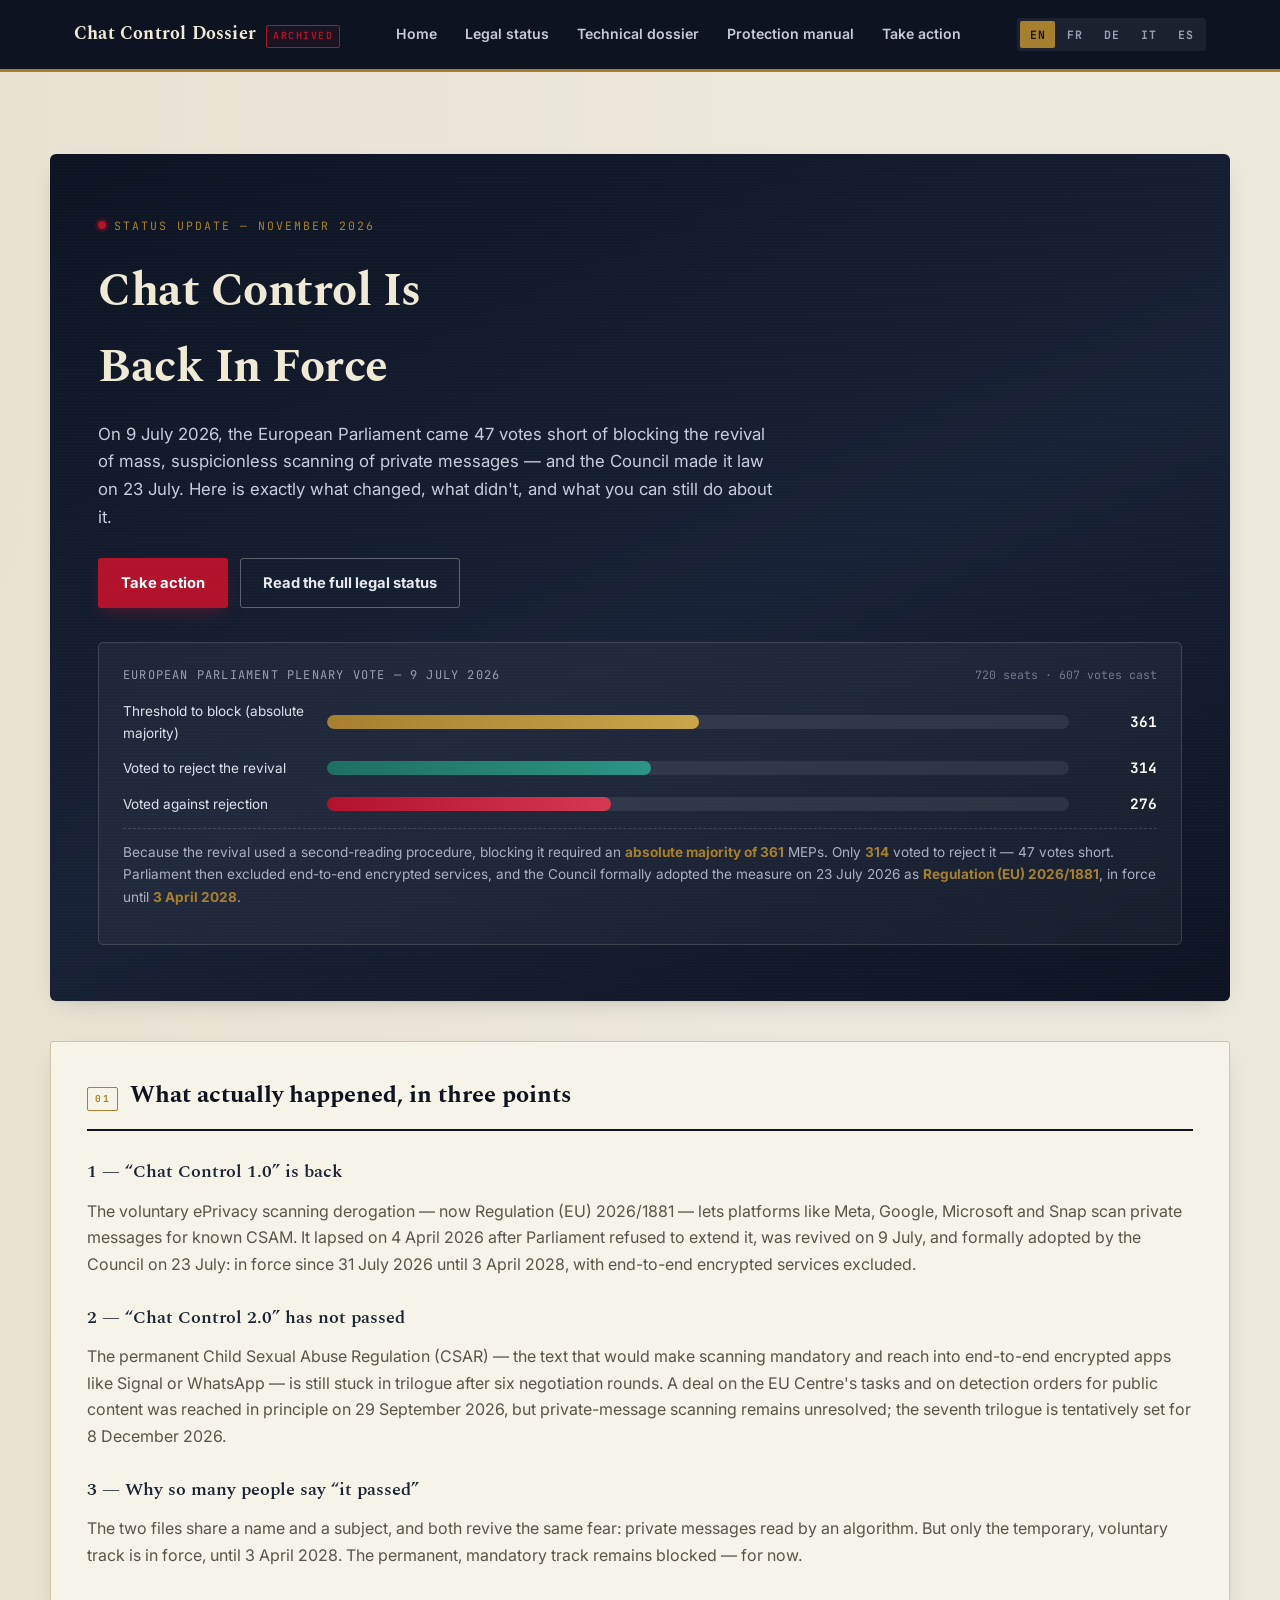
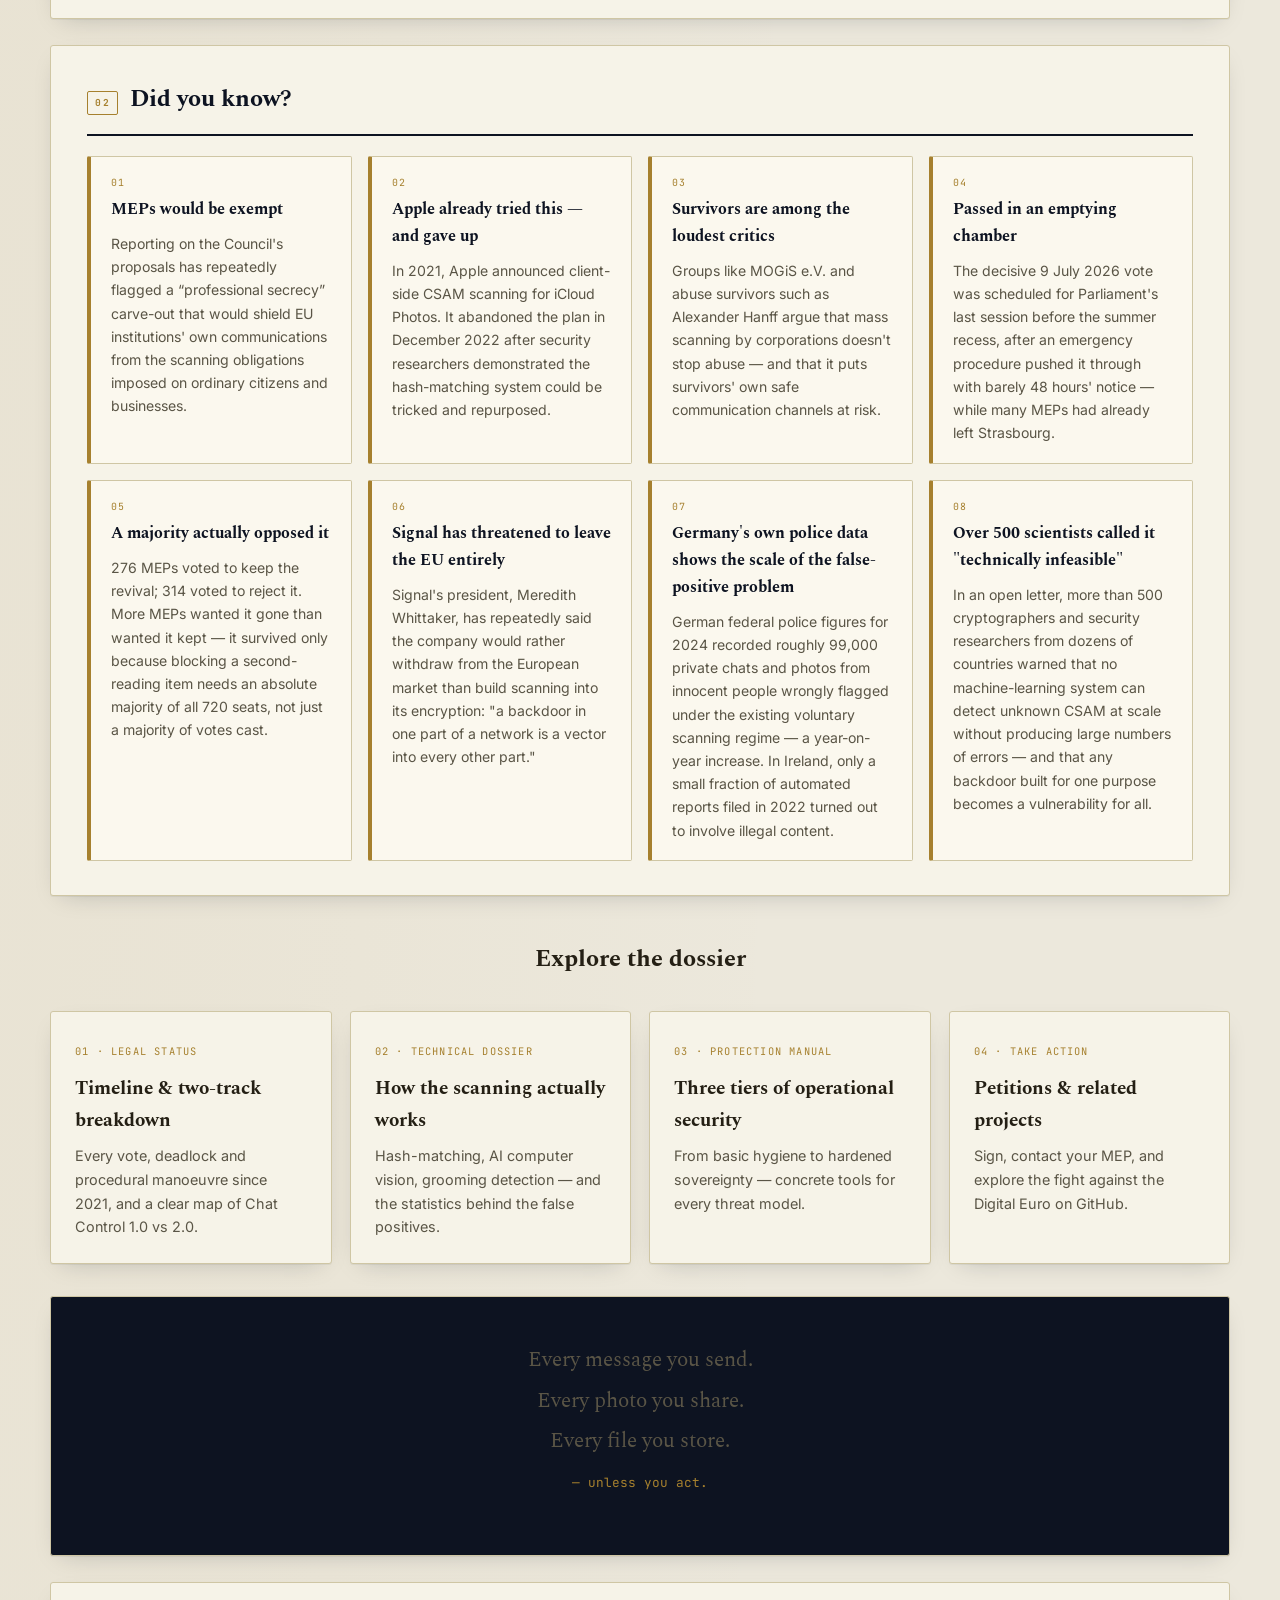
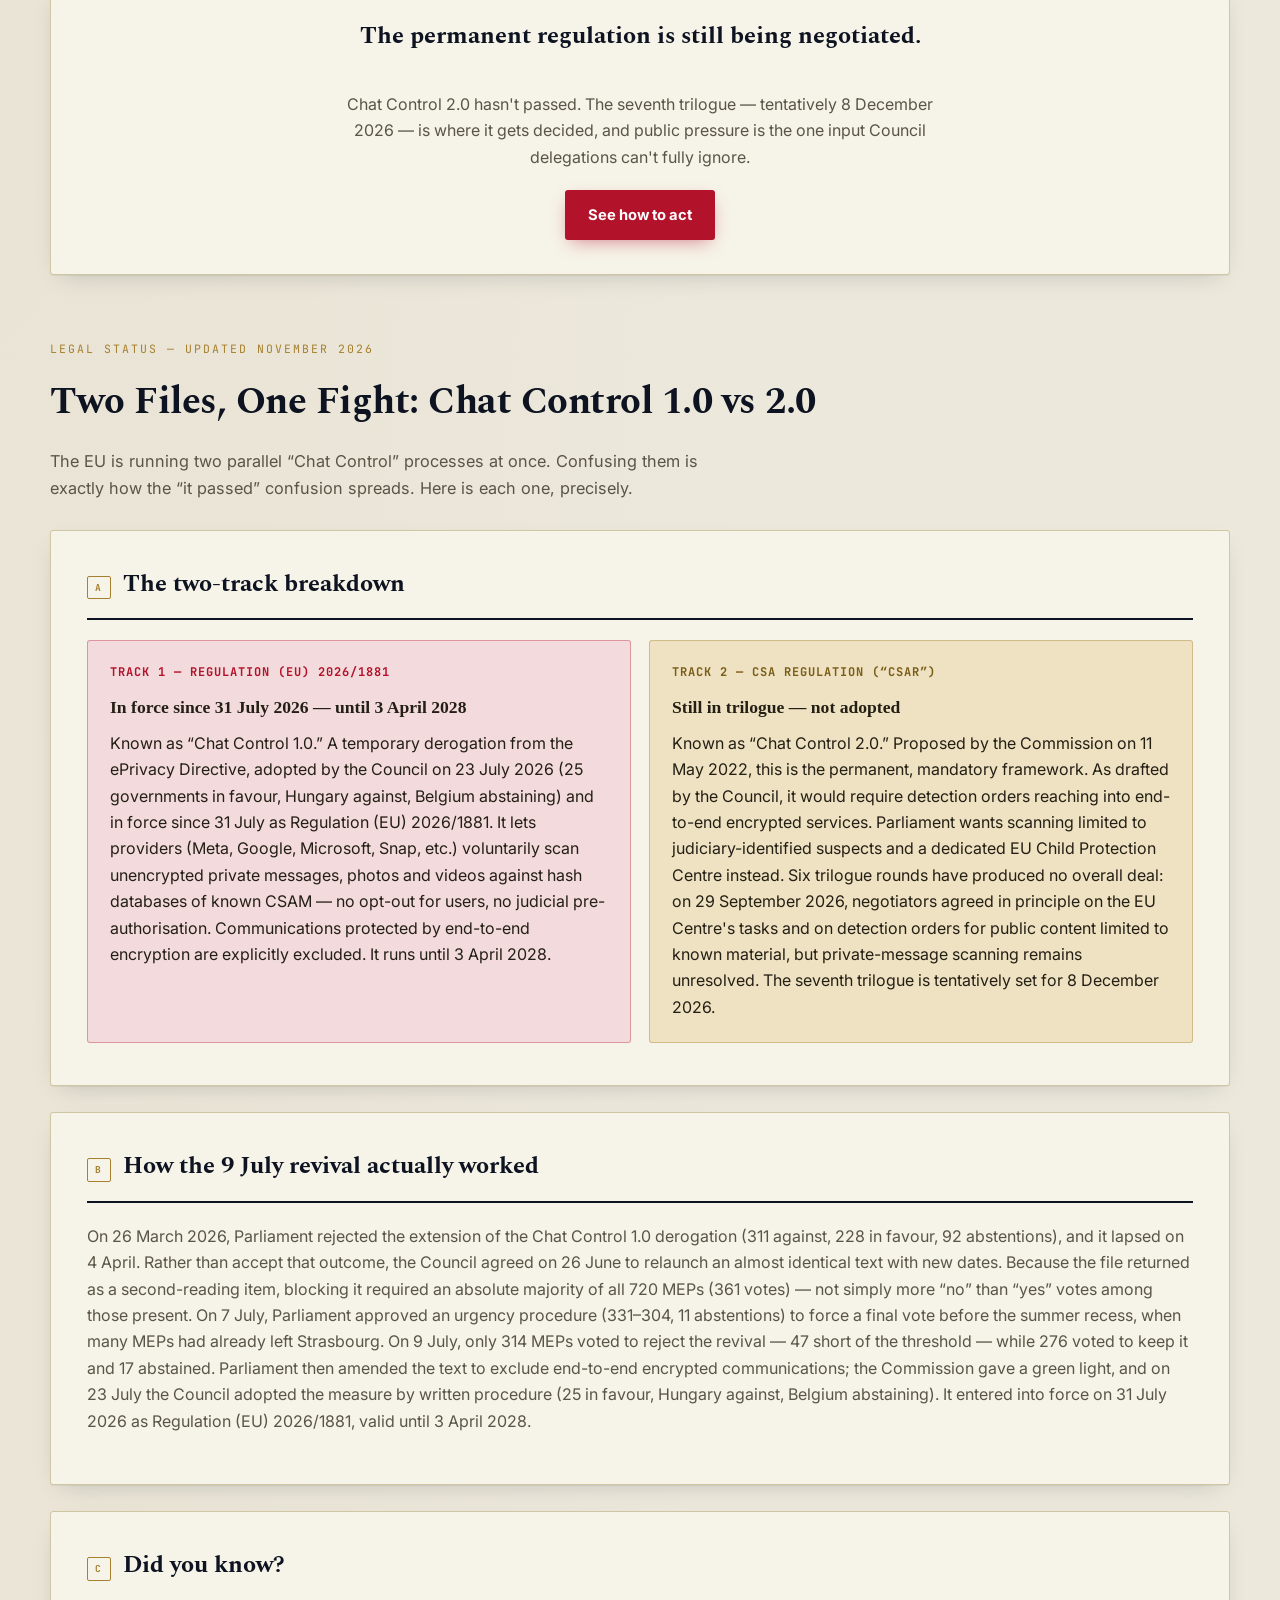
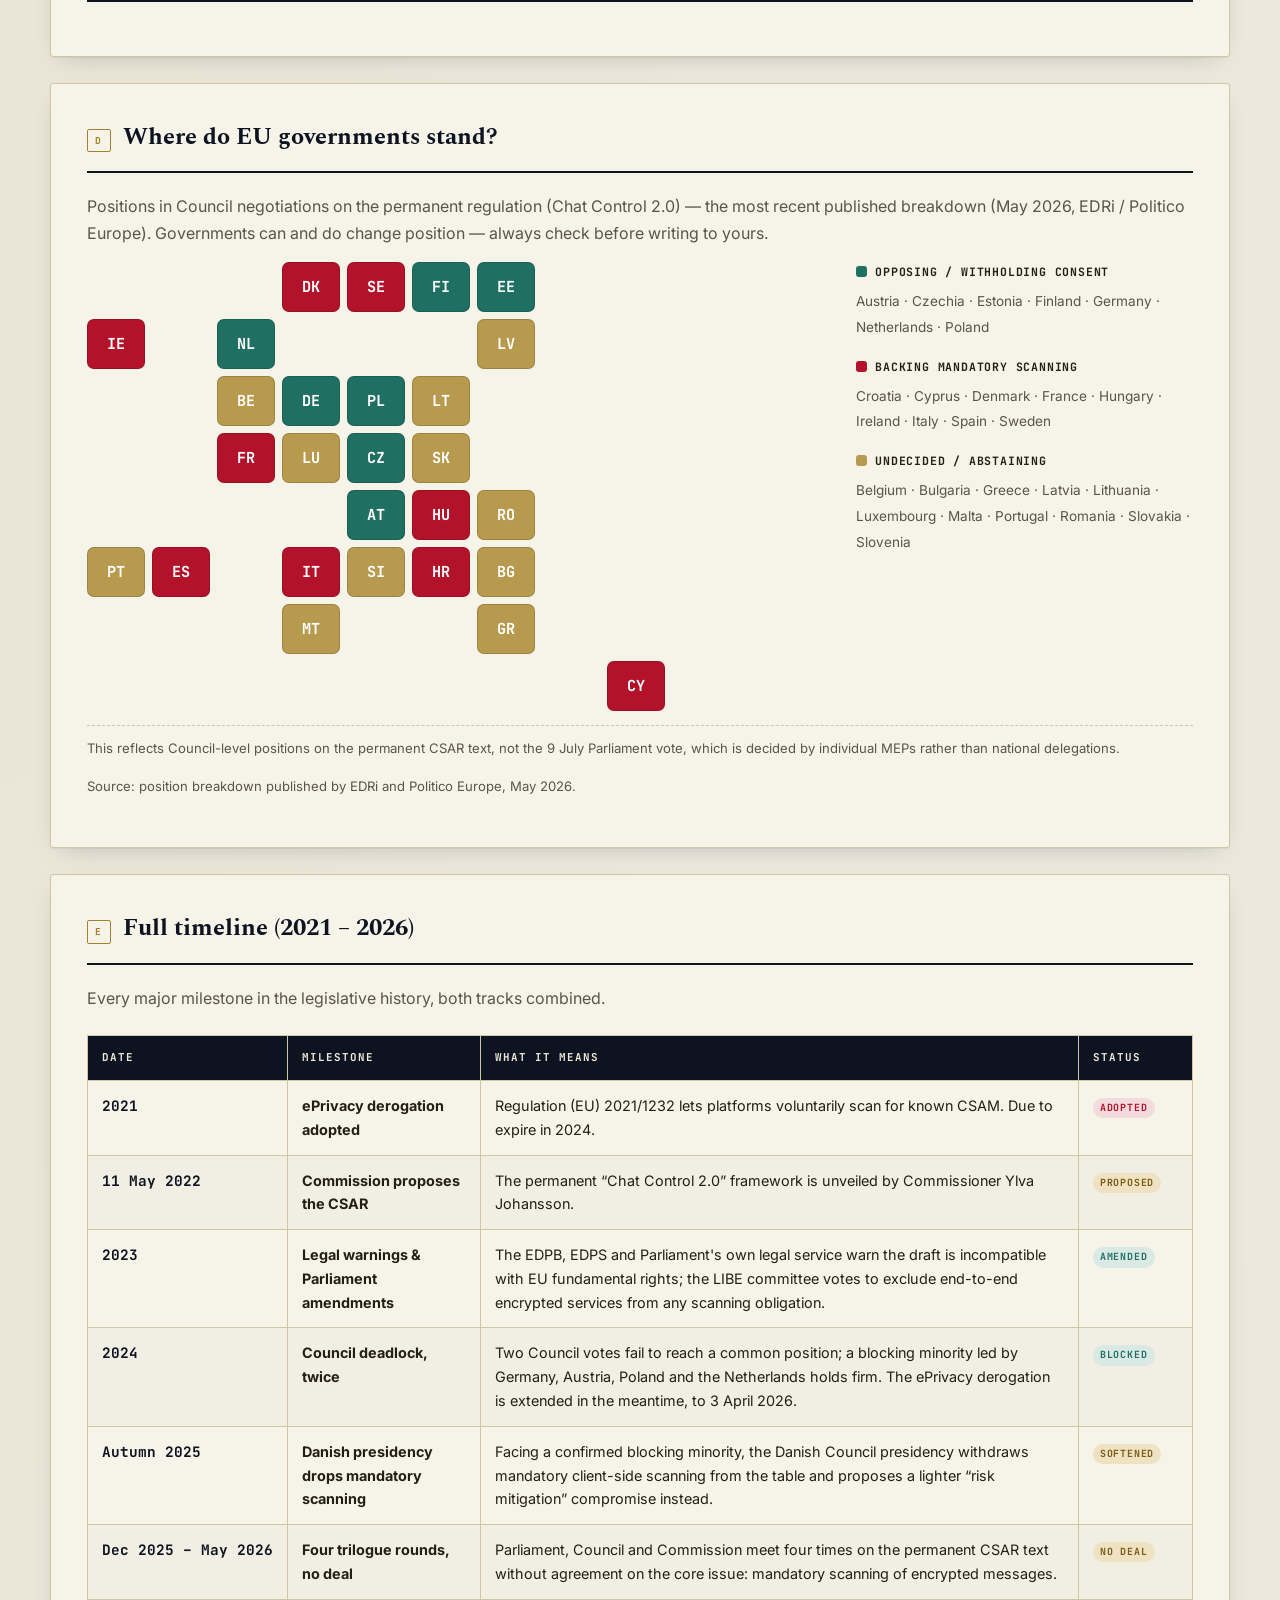
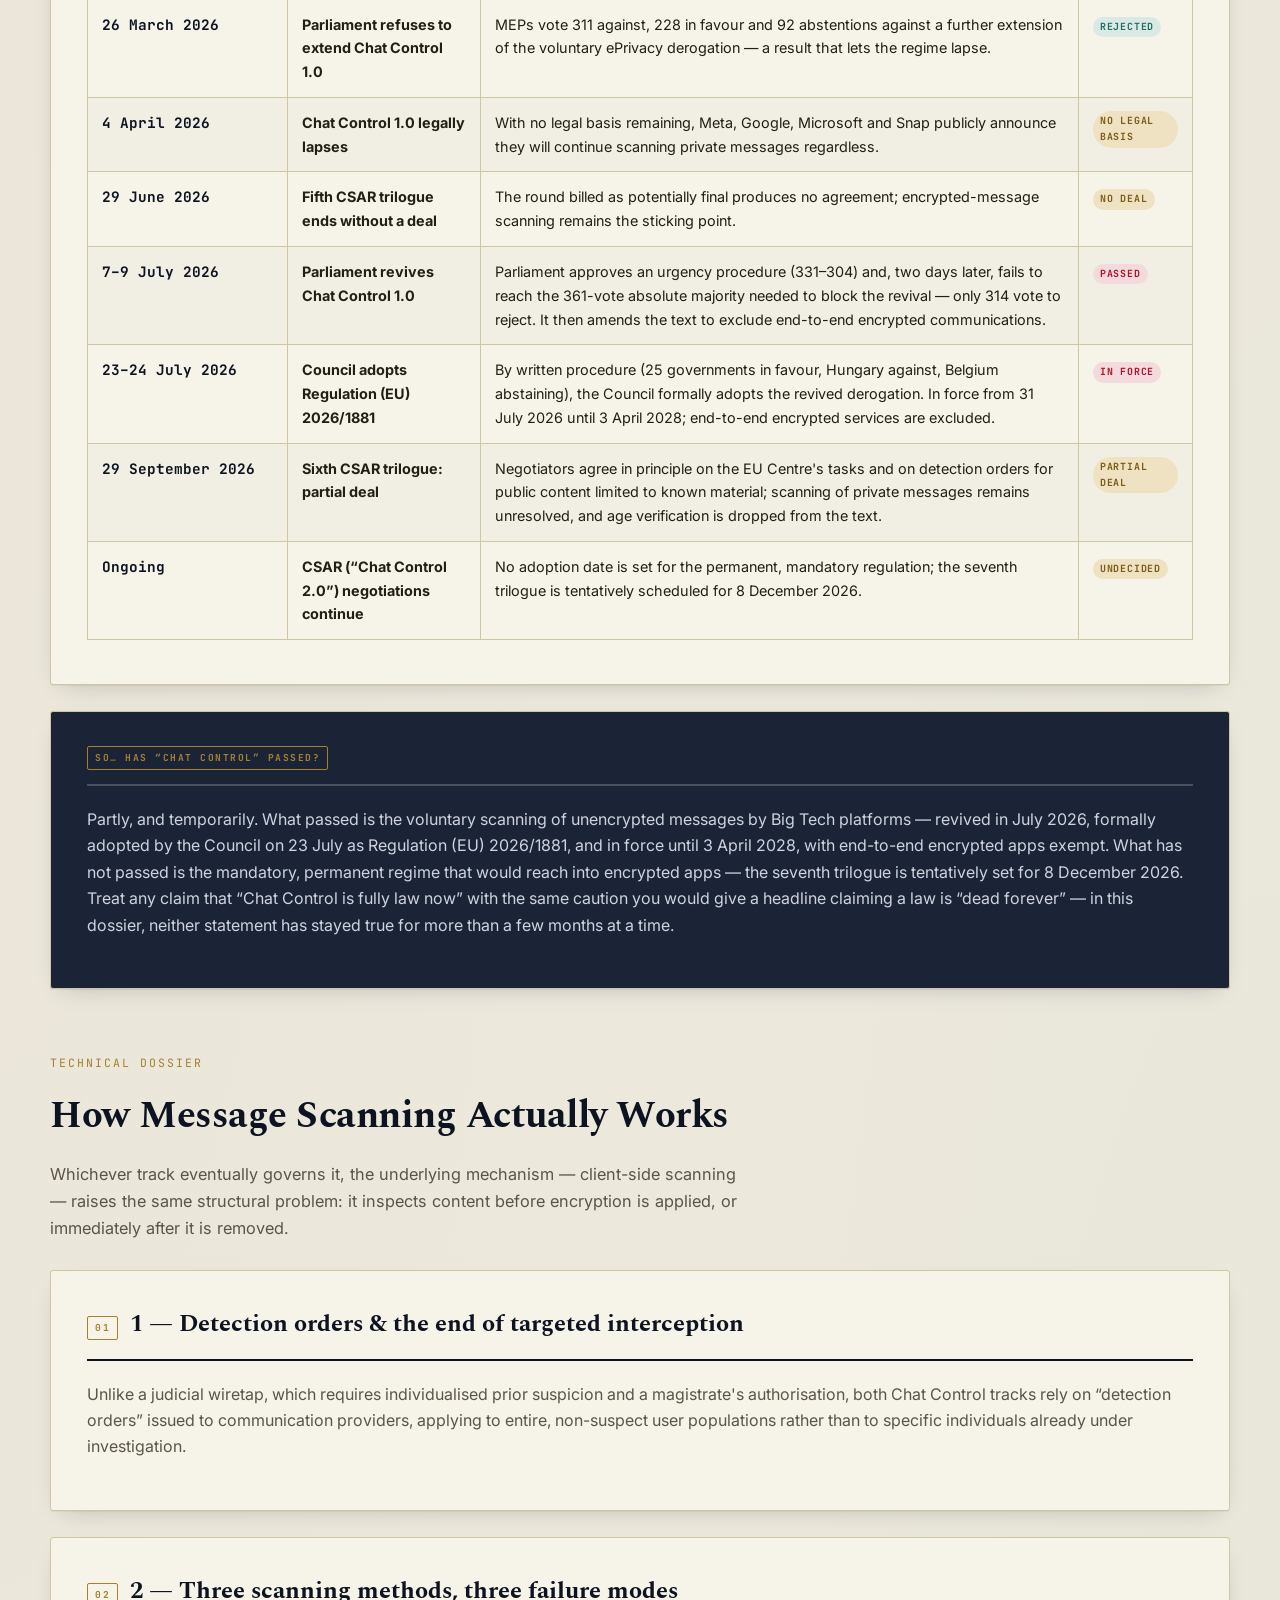
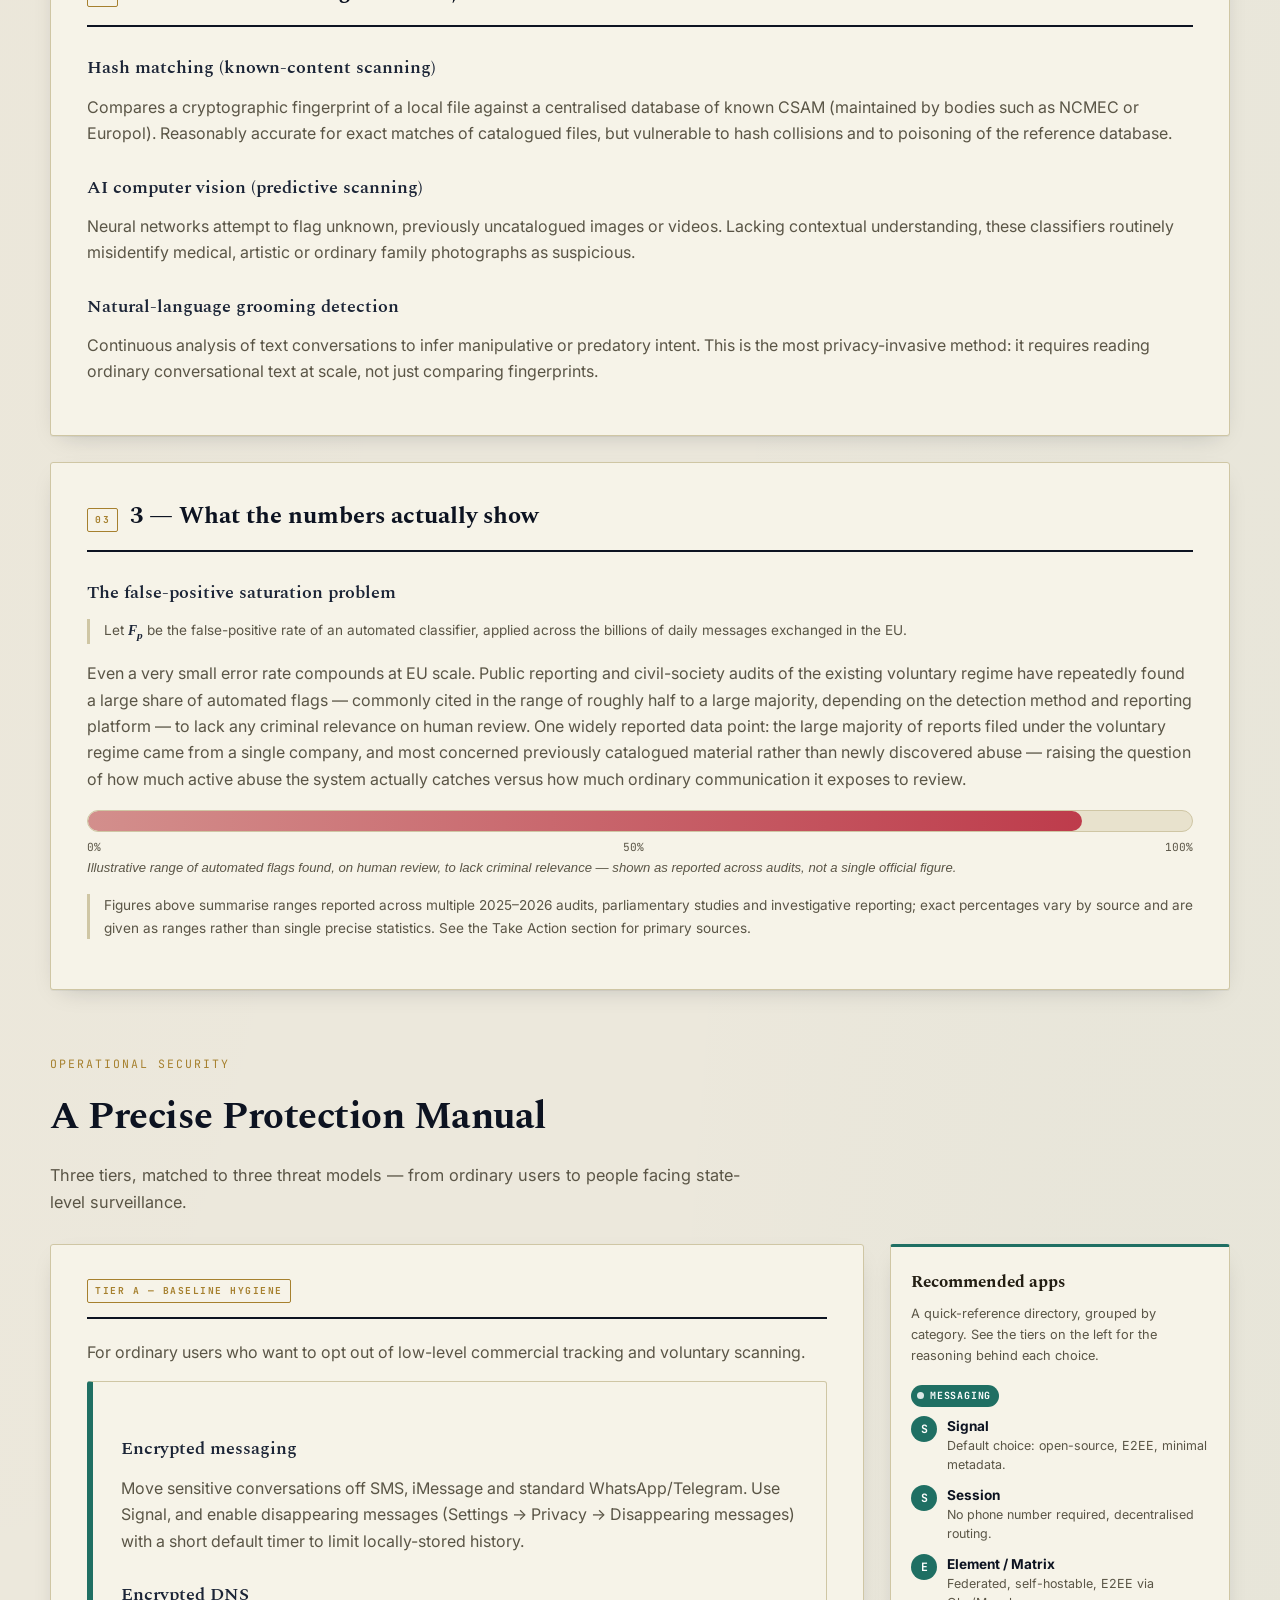
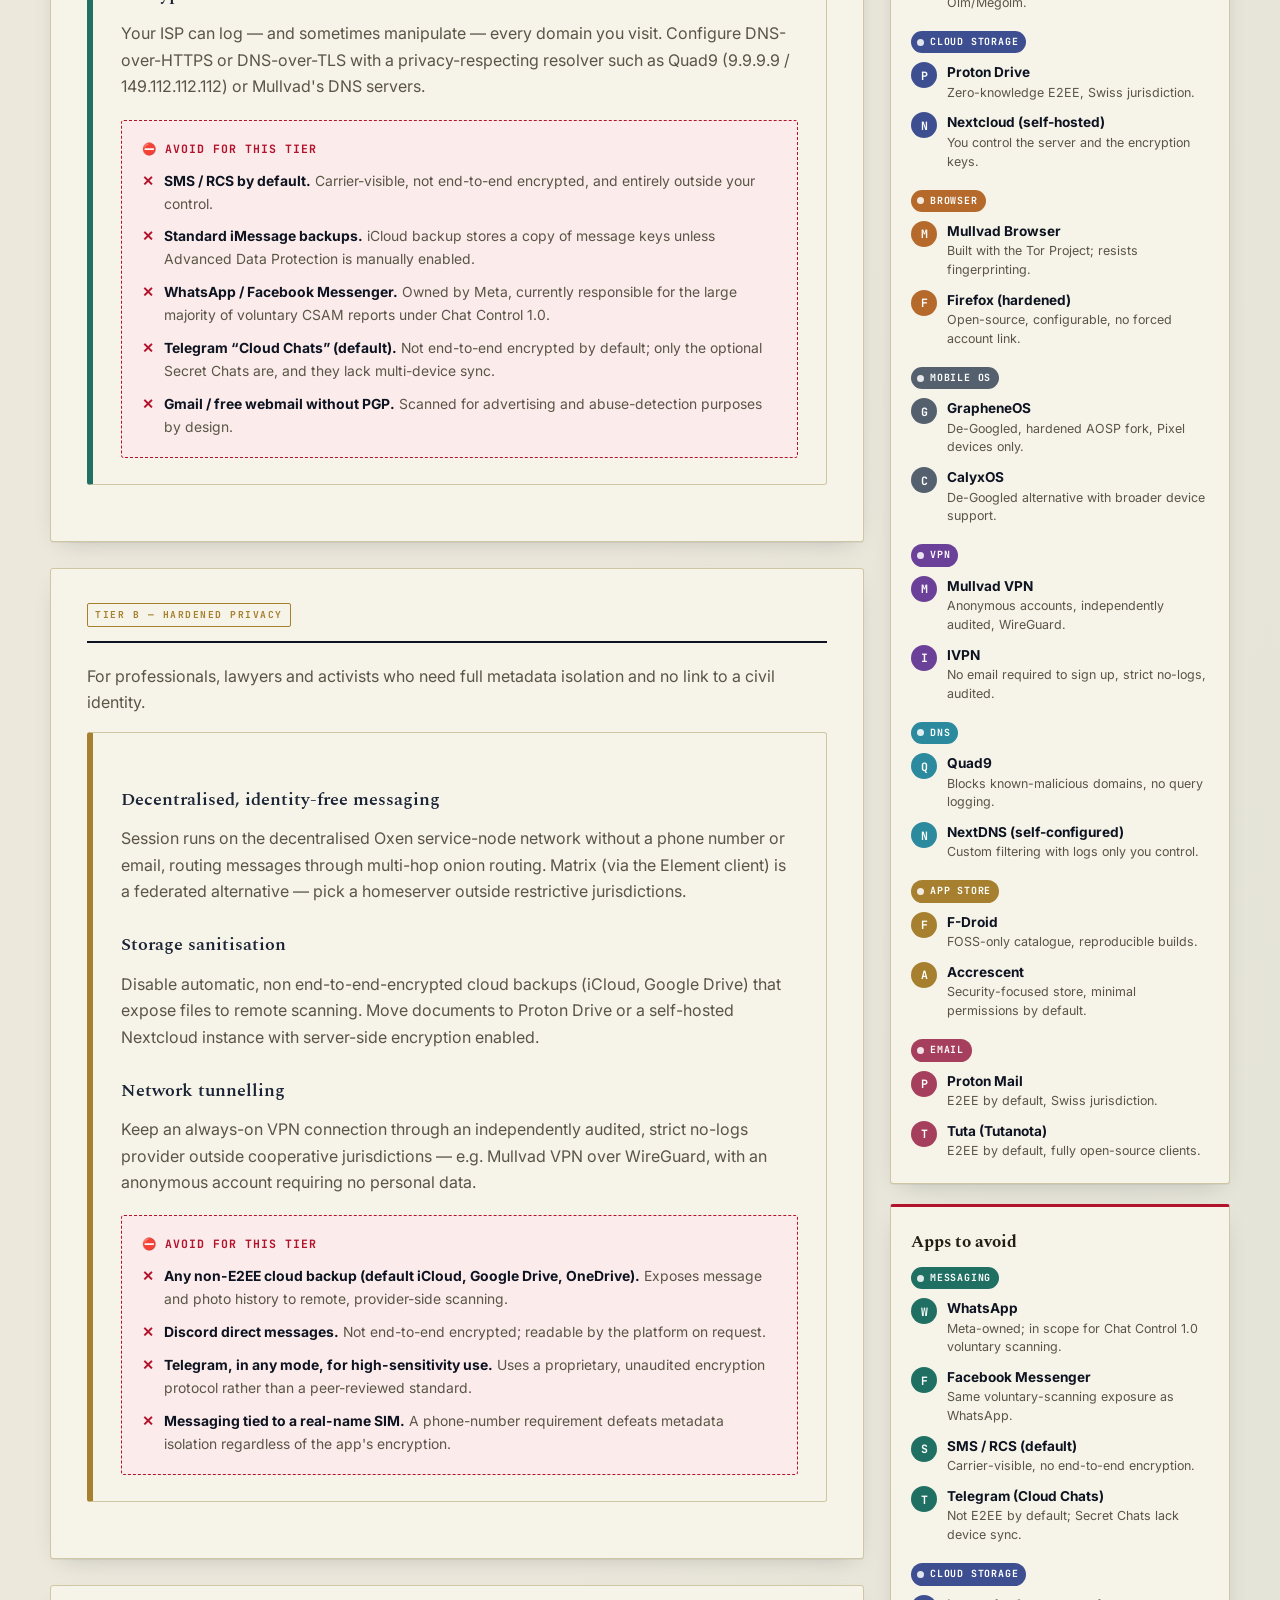
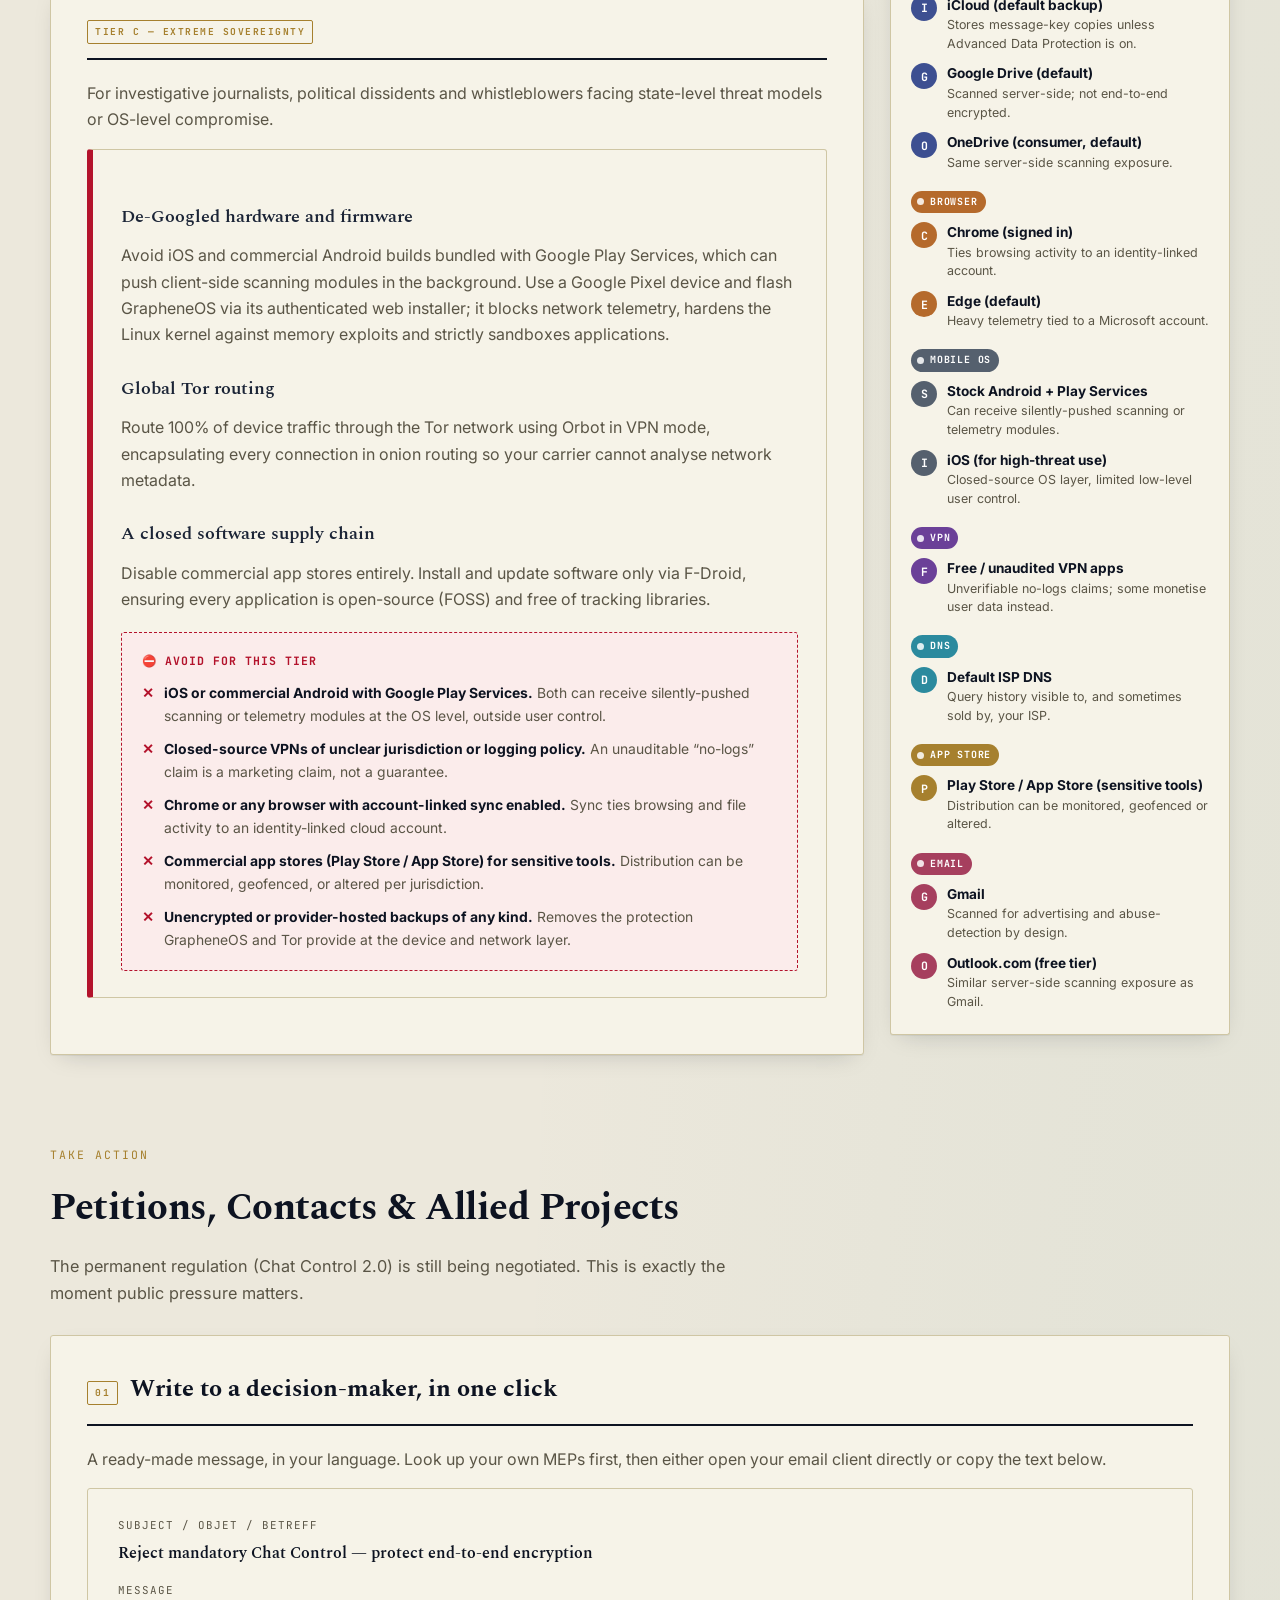
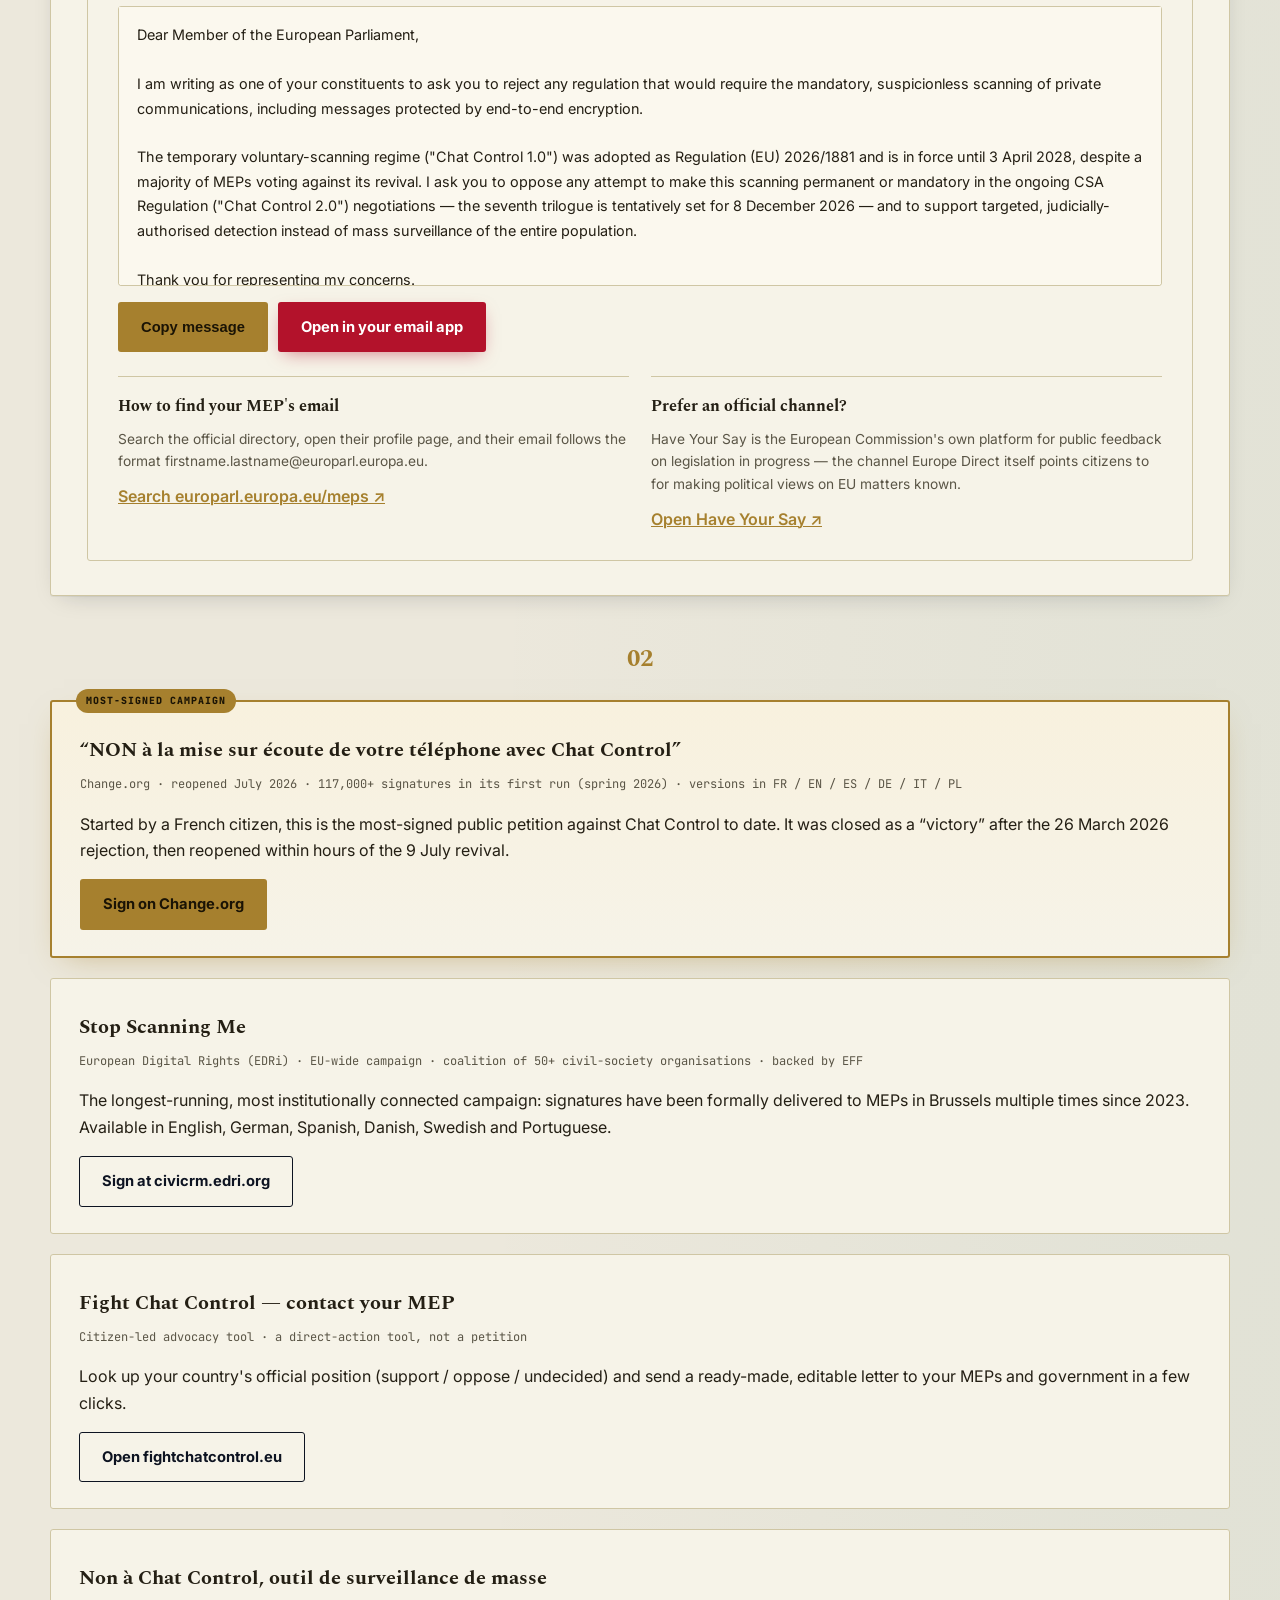
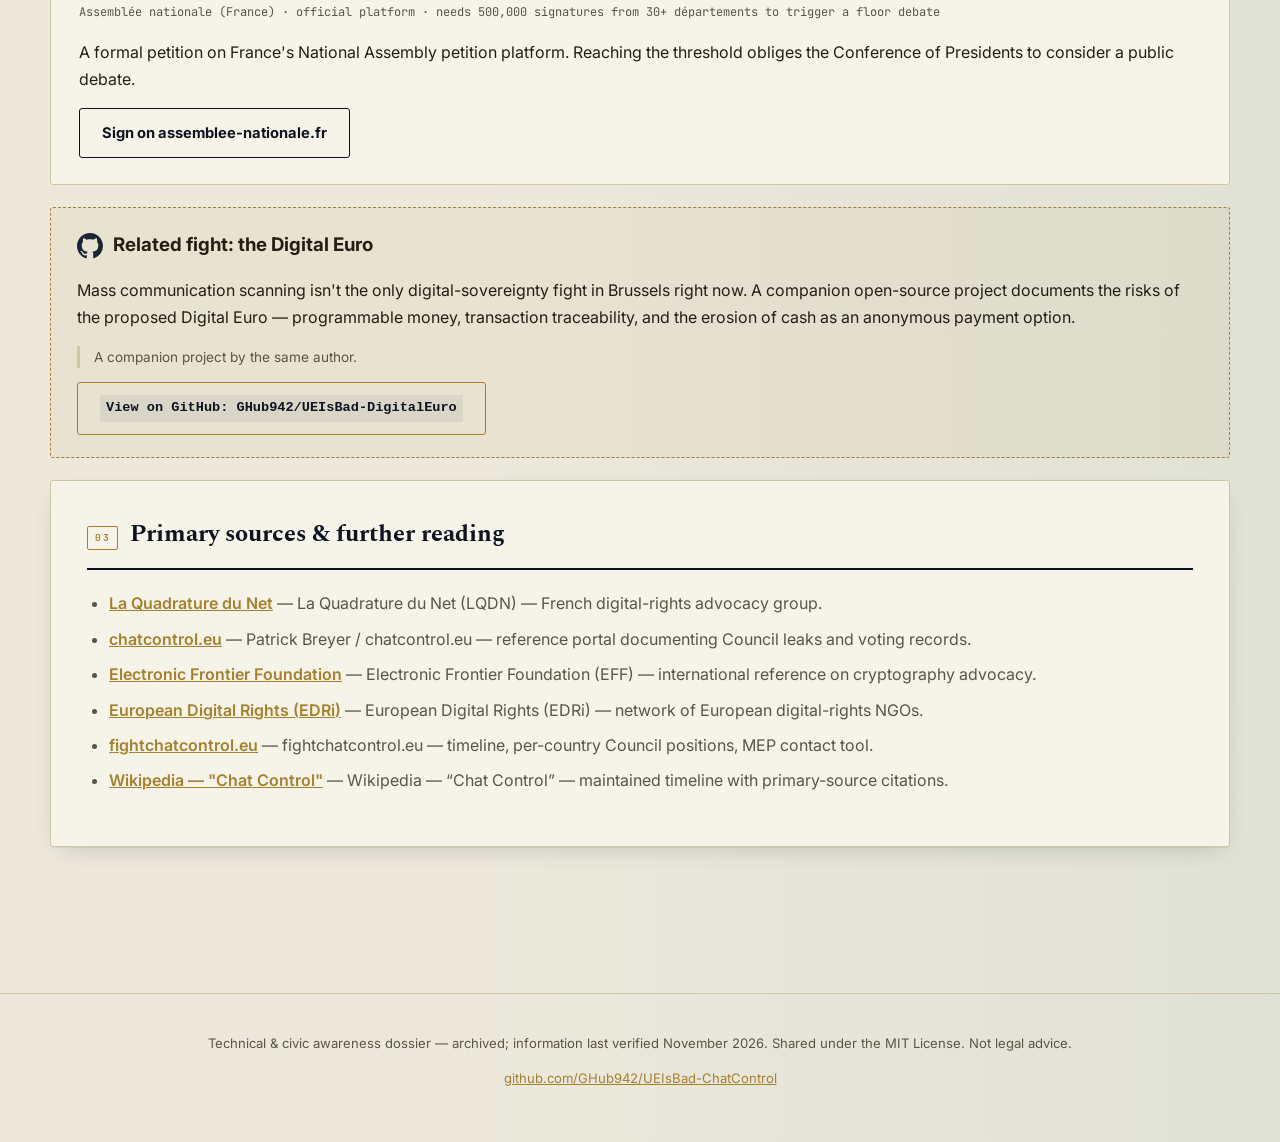
==== commit 2cc2d520: "Compact site into a single frozen index.html, updated to November 2026 Merge all pages into one self" ====
--- a/index.html
+++ b/index.html
@@ -3,148 +3,2723 @@
 <head>
 <meta charset="UTF-8">
 <meta name="viewport" content="width=device-width, initial-scale=1.0">
-<title>ChatControl</title>
-<meta name="description" content="Chat Control Dossier — status, technical analysis, protection manual and civic action, in French, English, German, Italian and Spanish.">
-<link rel="icon" href="assets/favicon.svg" type="image/svg+xml">
+<title>Chat Control Dossier — Legal Status, Technical Analysis &amp; Protection</title>
+<meta name="description" content="Chat Control Dossier — legal status of the EU's Chat Control files, technical analysis of client-side scanning, a tiered protection manual, and ways to take action. In English, French, German, Italian and Spanish.">
+<link rel="icon" href="data:image/svg+xml,%3Csvg xmlns='http://www.w3.org/2000/svg' viewBox='0 0 64 64'%3E%3Crect width='64' height='64' rx='10' fill='%230d1321'/%3E%3Crect x='10' y='18' width='44' height='7' rx='2' fill='%23ece8dc'/%3E%3Crect x='10' y='30' width='30' height='7' rx='2' fill='%23a6802e'/%3E%3Crect x='10' y='42' width='44' height='7' rx='2' fill='%23ece8dc'/%3E%3Crect x='10' y='42' width='10' height='7' rx='2' fill='%23b3122b'/%3E%3C/svg%3E" type="image/svg+xml">
 <meta name="theme-color" content="#0d1321">
-<link rel="stylesheet" href="assets/css/style.css">
+<meta property="og:type" content="website">
+<meta property="og:title" content="Chat Control Dossier — Status, technical analysis &amp; protection">
+<meta property="og:description" content="Legal status of Chat Control 1.0 and 2.0, how client-side scanning works, a three-tier protection manual, and civic action resources. Available in five languages.">
 <style>
-  .lang-landing{
-    min-height:100vh; display:flex; align-items:center; justify-content:center;
-    background: linear-gradient(155deg, #0d1321 0%, #182236 55%, #0d1321 100%);
-    padding: 32px 20px;
+/* ============================================================
+   CHAT CONTROL DOSSIER — design system
+   Theme: "declassified document" — paper, stamps, redaction bars.
+   ============================================================ */
+
+@import url('https://fonts.googleapis.com/css2?family=Spectral:ital,wght@0,400;0,500;0,600;0,700;1,400&family=JetBrains+Mono:wght@400;500;700&family=Inter:wght@400;500;600;700&display=swap');
+
+:root{
+  --ink:        #0d1321;
+  --ink-soft:   #1b2436;
+  --paper:      #ece8dc;
+  --paper-2:    #e2ddca;
+  --line:       #cfc6a4;
+  --alert:      #b3122b;
+  --alert-soft: #f3dbdd;
+  --gold:       #a6802e;
+  --safe:       #1f6f63;
+  --safe-soft:  #dbe9e4;
+  --text-main:  #241f14;
+  --text-dim:   #5a5546;
+  --paper-text: #efe9d6;
+
+  --serif:  'Spectral', Georgia, 'Times New Roman', serif;
+  --mono:   'JetBrains Mono', 'SF Mono', Consolas, monospace;
+  --sans:   'Inter', -apple-system, BlinkMacSystemFont, 'Segoe UI', sans-serif;
+
+  --radius: 3px;
+  --shadow-card: 0 1px 0 rgba(13,19,33,0.05), 0 8px 24px -12px rgba(13,19,33,0.25);
+}
+
+*,*::before,*::after{ box-sizing: border-box; }
+
+html{ scroll-behavior: smooth; }
+
+body{
+  margin:0;
+  font-family: var(--sans);
+  color: var(--text-main);
+  background: var(--paper);
+  background-image:
+    radial-gradient(ellipse at top left, rgba(166,128,46,0.06), transparent 45%),
+    radial-gradient(ellipse at bottom right, rgba(31,111,99,0.06), transparent 45%);
+  line-height: 1.65;
+}
+
+a{ color: var(--ink); }
+a.link-accent{ color: var(--gold); font-weight:600; text-decoration-thickness: 1px; }
+
+/* ---------------- Top bar / nav ---------------- */
+.topbar{
+  position: sticky; top:0; z-index: 1000;
+  background: var(--ink);
+  border-bottom: 3px solid var(--gold);
+}
+.topbar-inner{
+  max-width: 1180px; margin:0 auto; padding: 14px 24px;
+  display:flex; align-items:center; justify-content:space-between; gap: 18px; flex-wrap: wrap;
+}
+.brand{
+  display:flex; align-items:baseline; gap:10px; color: var(--paper-text);
+  text-decoration:none; font-family: var(--serif); font-weight:700; font-size: 1.15rem;
+  letter-spacing: 0.2px;
+}
+.brand .stamp{
+  font-family: var(--mono); font-size: 0.62rem; letter-spacing: 1.5px;
+  color: var(--alert); border: 1px solid var(--alert); border-radius: 2px;
+  padding: 2px 6px; text-transform: uppercase; background: rgba(179,18,43,0.08);
+}
+.nav-links{ display:flex; gap: 4px; flex-wrap: wrap; }
+.nav-links a{
+  color:#c8cbd6; text-decoration:none; font-size:0.88rem; font-weight:600;
+  padding: 8px 12px; border-radius: 2px; transition: all .18s ease;
+  border-bottom: 2px solid transparent;
+}
+.nav-links a:hover{ color:#fff; background: rgba(255,255,255,0.06); }
+.nav-links a.active{
+  color:#1a1305; background: var(--gold); font-weight:800; border-bottom-color: transparent;
+  border-radius:3px;
+}
+.nav-links a.active:hover{ color:#1a1305; background: var(--gold); }
+
+.lang-switch{ display:flex; gap:2px; background: rgba(255,255,255,0.06); padding:3px; border-radius: 3px; }
+.lang-btn{
+  background:none; border:none; color:#93980; color:#9aa0b3; padding:6px 10px; font-family: var(--mono);
+  font-size: 0.72rem; letter-spacing: 0.5px; cursor:pointer; border-radius:2px; font-weight:700;
+}
+.lang-btn:hover{ color:#fff; }
+.lang-btn.active{ background: var(--gold); color:#1a1305; }
+
+/* ---------------- Layout ---------------- */
+.container{ max-width: 1180px; margin: 0 auto; padding: 0 24px; }
+.page-wrap{ padding: 48px 0 90px; }
+
+/* ---------------- Hero ---------------- */
+.hero{
+  background: linear-gradient(155deg, var(--ink) 0%, #182236 55%, var(--ink) 100%);
+  color: var(--paper-text);
+  border-radius: 6px;
+  padding: 56px 48px;
+  margin: 34px 0 40px;
+  position: relative;
+  overflow:hidden;
+  box-shadow: var(--shadow-card);
+}
+.hero::before{
+  content:""; position:absolute; inset:0; opacity:0.5;
+  background-image: repeating-linear-gradient(0deg, rgba(255,255,255,0.025) 0px, rgba(255,255,255,0.025) 1px, transparent 1px, transparent 3px);
+  pointer-events:none;
+}
+.hero .eyebrow{
+  font-family: var(--mono); font-size: 0.72rem; letter-spacing: 2px; color: var(--gold);
+  text-transform: uppercase; display:inline-flex; align-items:center; gap:8px; margin-bottom:18px;
+}
+.hero .eyebrow::before{ content:""; width:8px; height:8px; border-radius:50%; background: var(--alert); box-shadow: 0 0 0 3px rgba(179,18,43,0.25); animation: pulse 2s infinite; }
+@keyframes pulse{ 0%,100%{ opacity:1;} 50%{ opacity:0.35;} }
+.hero h1{
+  font-family: var(--serif); font-weight:700; font-size: clamp(1.9rem, 3.6vw, 3.1rem);
+  margin: 0 0 16px; letter-spacing: -0.5px; max-width: 16ch;
+}
+.hero p.lead{ font-size: 1.05rem; color:#c9cddb; max-width: 62ch; margin: 0 0 26px; }
+.hero .hero-actions{ display:flex; gap:12px; flex-wrap:wrap; }
+
+.btn{
+  display:inline-flex; align-items:center; gap:8px; font-weight:700; font-size:0.92rem;
+  padding: 12px 22px; border-radius: 3px; text-decoration:none; cursor:pointer; border: 1px solid transparent;
+  transition: transform .15s ease, box-shadow .15s ease;
+}
+.btn:hover{ transform: translateY(-1px); }
+.btn-primary{ background: var(--alert); color:#fff; box-shadow: 0 6px 18px -6px rgba(179,18,43,0.55); }
+.btn-primary:hover{ box-shadow: 0 10px 22px -6px rgba(179,18,43,0.65); }
+.btn-ghost{ background: transparent; border-color: rgba(255,255,255,0.3); color:#e8e9ee; }
+.btn-ghost:hover{ border-color:#fff; }
+.btn-gold{ background: var(--gold); color:#1a1305; }
+
+/* ---------------- Vote scoreboard (signature widget) ---------------- */
+.scoreboard{
+  margin-top: 34px; background: rgba(255,255,255,0.04); border: 1px solid rgba(255,255,255,0.14);
+  border-radius: 5px; padding: 22px 24px;
+}
+.scoreboard-head{ display:flex; justify-content:space-between; align-items:baseline; margin-bottom:14px; flex-wrap:wrap; gap:6px;}
+.scoreboard-head .title{ font-family: var(--mono); font-size:0.75rem; letter-spacing:1.2px; text-transform:uppercase; color:#9aa0b3; }
+.scoreboard-head .date{ font-family: var(--mono); font-size:0.72rem; color:#727892; }
+.bar-row{ display:flex; align-items:center; gap:14px; margin-bottom: 12px; }
+.bar-label{ width: 190px; flex-shrink:0; font-size:0.85rem; color:#dfe1ea; }
+.bar-track{ flex:1; height: 14px; background: rgba(255,255,255,0.08); border-radius: 8px; overflow:hidden; }
+.bar-fill{ height:100%; width:0%; border-radius:8px; transition: width 1.4s cubic-bezier(.2,.8,.2,1); }
+.bar-fill.need{ background: linear-gradient(90deg, var(--gold), #cba54a); }
+.bar-fill.reject{ background: linear-gradient(90deg, var(--safe), #2c9583); }
+.bar-fill.keep{ background: linear-gradient(90deg, var(--alert), #d43a52); }
+.bar-value{ width: 74px; text-align:right; font-family: var(--mono); font-weight:700; color:#fff; font-size:0.9rem; }
+.scoreboard-note{ font-size:0.85rem; color:#aab0c2; margin-top: 12px; border-top: 1px dashed rgba(255,255,255,0.15); padding-top:12px; }
+.scoreboard-note strong{ color: var(--gold); }
+
+/* ---------------- Cards / sections ---------------- */
+.card{
+  background:#f6f3e8; border:1px solid var(--line); border-radius: var(--radius);
+  padding: 34px 36px; margin-bottom: 26px; box-shadow: var(--shadow-card);
+}
+.card h2{
+  font-family: var(--serif); font-size: 1.5rem; margin: 0 0 20px; color: var(--ink);
+  padding-bottom:14px; border-bottom: 2px solid var(--ink); display:flex; align-items:baseline; gap:12px;
+}
+.card h2 .tag{ font-family: var(--mono); font-size:0.6rem; letter-spacing:1.5px; color: var(--gold); border:1px solid var(--gold); padding:3px 7px; border-radius:2px; text-transform:uppercase; }
+.card h3{ font-family: var(--serif); font-size: 1.15rem; color: var(--ink-soft); margin: 26px 0 10px; font-weight:600; }
+.card p{ color: var(--text-dim); margin: 0 0 16px; }
+.card ul, .card ol{ color: var(--text-dim); padding-left: 22px; margin-bottom:18px; }
+.card li{ margin-bottom: 9px; }
+.card li strong{ color: var(--text-main); }
+
+/* nav cards grid on homepage */
+.grid-cards{ display:grid; grid-template-columns: repeat(auto-fit, minmax(230px,1fr)); gap:18px; margin: 32px 0; }
+.nav-card{
+  background:#f6f3e8; border:1px solid var(--line); border-radius: var(--radius); padding: 24px;
+  text-decoration:none; color: var(--text-main); display:block; box-shadow: var(--shadow-card);
+  transition: transform .18s ease, border-color .18s ease;
+}
+.nav-card:hover{ transform: translateY(-3px); border-color: var(--gold); }
+.nav-card .nc-tag{ font-family: var(--mono); font-size:0.65rem; letter-spacing:1.2px; color: var(--gold); text-transform:uppercase; }
+.nav-card h3{ font-family: var(--serif); font-size:1.2rem; margin: 10px 0 8px; }
+.nav-card p{ font-size:0.9rem; color: var(--text-dim); margin:0; }
+
+/* ---------------- Redaction reveal (signature element) ---------------- */
+.redact{
+  position: relative; display:inline-block; color: transparent !important;
+  border-radius: 2px; transition: color .05s linear;
+}
+.redact::before{
+  content:""; position:absolute; inset: -2px -4px; background: var(--redact, #14161c);
+  border-radius: 2px; transform-origin: left; transition: transform .9s cubic-bezier(.6,0,.2,1);
+}
+.redact.revealed{ color: inherit !important; }
+.redact.revealed::before{ transform: scaleX(0); }
+.redact-line{ display:block; }
+
+/* fade / rise on scroll */
+.reveal{ opacity:0; transform: translateY(16px); transition: opacity .6s ease, transform .6s ease; }
+.reveal.in{ opacity:1; transform: translateY(0); }
+
+/* ---------------- Timeline table ---------------- */
+.timeline{ width:100%; border-collapse: collapse; margin: 8px 0 10px; font-size:0.9rem; }
+.timeline th, .timeline td{ border: 1px solid var(--line); padding: 13px 14px; text-align:left; vertical-align:top; }
+.timeline th{ background: var(--ink); color: var(--paper-text); font-family: var(--mono); font-size:0.68rem; letter-spacing:1px; text-transform:uppercase; }
+.timeline tr:nth-child(even){ background: rgba(0,0,0,0.02); }
+.timeline td.date{ font-family: var(--mono); font-weight:700; white-space:nowrap; color: var(--ink); }
+.pill{ display:inline-block; font-family: var(--mono); font-size:0.62rem; letter-spacing:0.8px; padding:2px 7px; border-radius:20px; text-transform:uppercase; font-weight:700; }
+.pill-reject{ background: var(--safe-soft); color: var(--safe); }
+.pill-active{ background: var(--alert-soft); color: var(--alert); }
+.pill-pending{ background:#eee2c2; color:#7a5c17; }
+
+/* two-track compare */
+.compare{ display:grid; grid-template-columns: 1fr 1fr; gap:18px; margin: 18px 0 8px; }
+@media (max-width: 720px){ .compare{ grid-template-columns: 1fr; } }
+.compare .col{ border-radius: var(--radius); padding:22px; border:1px solid var(--line); }
+.compare .col.c1{ background: var(--alert-soft); border-color: rgba(179,18,43,0.35); }
+.compare .col.c2{ background:#eee2c2; border-color: rgba(166,128,46,0.4); }
+.compare .col h4{ font-family: var(--mono); font-size:0.75rem; letter-spacing:1px; text-transform:uppercase; margin:0 0 10px; }
+.compare .col.c1 h4{ color: var(--alert); }
+.compare .col.c2 h4{ color:#7a5c17; }
+.compare .status-line{ font-weight:800; font-family: var(--serif); font-size:1.1rem; margin-bottom:8px; }
+
+/* protection levels */
+.protection-box{ border:1px solid var(--line); border-radius: var(--radius); padding: 26px 28px; margin-bottom:22px; background:#f6f3e8; }
+.level-A{ border-left: 6px solid var(--safe); }
+.level-B{ border-left: 6px solid var(--gold); }
+.level-C{ border-left: 6px solid var(--alert); }
+.level-title{ font-family: var(--mono); font-weight:700; font-size:0.95rem; letter-spacing:0.5px; margin-bottom:12px; text-transform:uppercase; }
+.level-A .level-title{ color: var(--safe); }
+.level-B .level-title{ color:#8a6a24; }
+.level-C .level-title{ color: var(--alert); }
+
+/* petitions */
+.petition-card{ border:1px solid var(--line); border-radius: var(--radius); background:#f6f3e8; padding:26px 28px; margin-bottom: 20px; position:relative; }
+.petition-card.featured{ border: 2px solid var(--gold); background: linear-gradient(180deg, #f8f1de, #f6f3e8); box-shadow: 0 10px 30px -14px rgba(166,128,46,0.5); }
+.featured-flag{ position:absolute; top:-13px; left:24px; background: var(--gold); color:#1a1305; font-family: var(--mono); font-size:0.62rem; letter-spacing:1px; padding:4px 10px; border-radius:20px; font-weight:800; text-transform:uppercase; }
+.petition-card h3{ font-family: var(--serif); font-size:1.25rem; margin: 6px 0 8px; }
+.petition-meta{ font-family: var(--mono); font-size:0.75rem; color: var(--text-dim); margin-bottom:10px; }
+.petition-meta b{ color: var(--ink); }
+
+.gh-card{ border:1px dashed var(--gold); border-radius: var(--radius); padding:22px 26px; background: rgba(166,128,46,0.06); margin: 22px 0; }
+.gh-card .gh-head{ display:flex; align-items:center; gap:10px; margin-bottom:8px; }
+.gh-card svg{ flex-shrink:0; }
+.gh-card code{ background: rgba(13,19,33,0.06); padding:2px 6px; border-radius:2px; font-size:0.85rem; }
+
+/* footer */
+.site-footer{ border-top: 1px solid var(--line); margin-top: 30px; padding: 26px 0 40px; text-align:center; color: var(--text-dim); font-size:0.82rem; }
+.site-footer a{ color: var(--gold); }
+
+/* math */
+.math{ font-family: var(--serif); font-style: italic; font-weight:600; color: var(--ink-soft); }
+
+/* misc utility */
+.note{ font-size:0.85rem; color: var(--text-dim); border-left:3px solid var(--line); padding-left:14px; margin: 14px 0; }
+.small-caps{ font-variant: small-caps; letter-spacing: 0.5px; }
+
+/* ---------------- App directory sidebar (protection page) ---------------- */
+:root{
+  --cat-messaging: #1f6f63;
+  --cat-cloud: #3d4f91;
+  --cat-browser: #b56a2c;
+  --cat-mobileos: #55606e;
+  --cat-vpn: #6b4098;
+  --cat-dns: #2b8a9e;
+  --cat-appstore: #a6802e;
+  --cat-email: #a63f5e;
+}
+.protection-layout{ display:grid; grid-template-columns: 1fr 340px; gap:26px; align-items:start; }
+@media (max-width: 980px){ .protection-layout{ grid-template-columns: 1fr; } }
+.protection-main{ min-width:0; }
+.apps-sidebar{ position:sticky; top:86px; display:flex; flex-direction:column; gap:20px; }
+@media (max-width: 980px){ .apps-sidebar{ position:static; } }
+.apps-panel{ background:#f6f3e8; border:1px solid var(--line); border-radius: var(--radius); padding:22px 20px; box-shadow: var(--shadow-card); }
+.apps-panel h3{ font-family: var(--serif); font-size:1.05rem; margin:0 0 6px; }
+.apps-panel .apps-intro{ font-size:0.8rem; color: var(--text-dim); margin:0 0 14px; }
+.apps-panel.avoid-panel{ border-top:3px solid var(--alert); }
+.apps-panel.use-panel{ border-top:3px solid var(--safe); }
+.apps-cat-group{ margin-bottom:14px; }
+.apps-cat-group:last-child{ margin-bottom:0; }
+.apps-cat-label{
+  display:inline-flex; align-items:center; gap:6px; font-family: var(--mono); font-size:0.62rem;
+  letter-spacing:0.8px; text-transform:uppercase; font-weight:700; margin-bottom:8px; padding:3px 8px 3px 6px;
+  border-radius:20px; color:#fff;
+}
+.apps-cat-label .dot{ width:7px; height:7px; border-radius:50%; background:#fff; opacity:0.85; }
+.app-item{ display:flex; gap:10px; align-items:flex-start; margin-bottom:9px; }
+.app-item:last-child{ margin-bottom:0; }
+.app-badge{
+  flex-shrink:0; width:26px; height:26px; border-radius:50%; color:#fff; font-family: var(--mono);
+  font-weight:700; font-size:0.72rem; display:flex; align-items:center; justify-content:center; margin-top:1px;
+}
+.app-item .app-name{ font-weight:700; font-size:0.85rem; color: var(--ink); display:block; }
+.app-item .app-note{ font-size:0.78rem; color: var(--text-dim); display:block; line-height:1.5; }
+
+/* ---------------- Fact cards ("Did you know?") ---------------- */
+.facts-grid{ display:grid; grid-template-columns: repeat(auto-fit, minmax(240px,1fr)); gap:16px; margin-top:8px; }
+.fact-card{ background:#fbf8ee; border:1px solid var(--line); border-left:4px solid var(--gold); border-radius:2px; padding:18px 20px; }
+.fact-card .fact-icon{ font-family: var(--mono); font-size:0.62rem; letter-spacing:1px; color:var(--gold); text-transform:uppercase; margin-bottom:6px; display:block; }
+.fact-card h4{ font-family: var(--serif); font-size:1.02rem; margin:0 0 8px; color: var(--ink); }
+.fact-card p{ font-size:0.88rem; margin:0; color: var(--text-dim); }
+
+/* ---------------- Europe map: self-contained schematic grid, no external dependencies ---------------- */
+.hexmap-wrap{ display:grid; grid-template-columns: minmax(0, 2.2fr) minmax(220px, 1fr); gap:28px; align-items:start; margin: 10px 0; }
+@media (max-width: 760px){ .hexmap-wrap{ grid-template-columns: 1fr; } }
+.map-legend{ min-width:0; }
+.hexmap-grid-wrap{ overflow-x:auto; padding-bottom:4px; }
+.hexmap-grid{
+  display:grid;
+  grid-template-columns: repeat(10, 58px);
+  grid-auto-rows: 50px;
+  gap:7px;
+  width:max-content;
+}
+.hex-tile{
+  width:58px; height:50px; border-radius:7px;
+  display:flex; align-items:center; justify-content:center;
+  font-family: var(--mono); font-size:0.95rem; font-weight:700; color:#fff;
+  cursor:default; position:relative; box-shadow: inset 0 0 0 1px rgba(0,0,0,0.15);
+  transition: transform .15s ease;
+}
+.hex-tile:hover{ transform: scale(1.1); z-index:2; box-shadow: 0 6px 16px rgba(0,0,0,0.28); }
+.hex-tile[data-status="against"]{ background: var(--safe); }
+.hex-tile[data-status="for"]{ background: var(--alert); }
+.hex-tile[data-status="undecided"]{ background: #b89a4e; }
+.hex-tile.dimmed{ opacity:0.18; }
+.hex-tile .hex-tip{
+  position:absolute; bottom: 115%; left:50%; transform: translateX(-50%);
+  background: var(--ink); color:#fff; font-family: var(--sans); font-size:0.8rem; font-weight:600;
+  padding:5px 10px; border-radius:4px; white-space:nowrap; opacity:0; pointer-events:none; transition: opacity .15s ease;
+  z-index:3;
+}
+.hex-tile:hover .hex-tip{ opacity:1; }
+.map-legend-group{ margin-bottom:16px; }
+.map-legend-head{ display:flex; align-items:center; gap:8px; font-family: var(--mono); font-size:0.72rem; text-transform:uppercase; letter-spacing:0.8px; margin-bottom:8px; font-weight:700; }
+.map-legend-dot{ width:11px; height:11px; border-radius:3px; display:inline-block; }
+.map-legend-dot.against{ background: var(--safe); }
+.map-legend-dot.for{ background: var(--alert); }
+.map-legend-dot.undecided{ background:#b89a4e; }
+.map-legend-list{ font-size:0.85rem; color: var(--text-dim); line-height:1.9; }
+.map-note{ font-size:0.82rem; color: var(--text-dim); border-top:1px dashed var(--line); margin-top:16px; padding-top:12px; }
+
+/* ---------------- Contact / email tool ---------------- */
+.contact-box{ background:#f6f3e8; border:1px solid var(--line); border-radius: var(--radius); padding:28px 30px; }
+.contact-row{ display:flex; gap:10px; flex-wrap:wrap; margin: 16px 0; }
+.contact-field-label{ font-family: var(--mono); font-size:0.68rem; text-transform:uppercase; letter-spacing:1px; color: var(--text-dim); display:block; margin-bottom:6px; }
+.contact-subject{ font-family: var(--serif); font-weight:600; font-size:1.02rem; color: var(--ink); margin-bottom:14px; }
+.contact-body-box{
+  background:#fbf8ee; border:1px solid var(--line); border-radius:3px; padding:16px 18px;
+  font-family: var(--sans); font-size:0.9rem; color: var(--text-main); white-space: pre-wrap; line-height:1.7;
+  max-height: 280px; overflow-y:auto; margin-bottom:6px;
+}
+.copy-feedback{ font-family: var(--mono); font-size:0.75rem; color: var(--safe); font-weight:700; opacity:0; transition: opacity .2s ease; margin-left:10px; }
+.copy-feedback.show{ opacity:1; }
+.howto-box{ display:flex; gap:22px; flex-wrap:wrap; margin-top:24px; }
+.howto-col{ flex:1; min-width:240px; border-top:1px solid var(--line); padding-top:16px; }
+.howto-col h4{ font-family: var(--serif); font-size:1rem; margin:0 0 8px; }
+.howto-col p{ font-size:0.86rem; color:var(--text-dim); margin:0 0 10px; }
+
+/* ---------------- Blacklist box ---------------- */
+.blacklist-box{ margin-top:20px; background:#fbeceb; border:1px dashed var(--alert); border-radius:3px; padding:18px 20px; }
+.blacklist-box h4{ font-family: var(--mono); font-size:0.72rem; letter-spacing:1px; text-transform:uppercase; color: var(--alert); margin:0 0 12px; display:flex; align-items:center; gap:6px; }
+.bl-item{ display:flex; gap:10px; margin-bottom:10px; font-size:0.87rem; }
+.bl-item:last-child{ margin-bottom:0; }
+.bl-x{ color: var(--alert); font-weight:800; flex-shrink:0; }
+.bl-item b{ color: var(--ink); }
+.bl-item span.r{ color: var(--text-dim); }
+
+/* ---------------- Accessibility: skip link ---------------- */
+.skip-link{
+  position:absolute; left:-999px; top:auto; background:var(--gold); color:#1a1305; font-weight:700;
+  padding:10px 18px; border-radius:0 0 4px 0; z-index:2000; text-decoration:none; font-family: var(--mono); font-size:0.8rem;
+}
+.skip-link:focus{ left:0; top:0; }
+
+/* ---------------- Mobile nav toggle ---------------- */
+.nav-toggle{ display:none; background:none; border:1px solid rgba(255,255,255,0.3); color:#e8e9ee; border-radius:3px; padding:8px 12px; cursor:pointer; font-size:1rem; }
+@media (max-width: 900px){
+  .nav-toggle{ display:inline-flex; }
+  .nav-links{
+    display:none; width:100%; flex-direction:column; gap:2px;
+    order:3; padding-top:10px; border-top:1px solid rgba(255,255,255,0.12); margin-top:10px;
   }
-  .lang-landing::before{
-    content:""; position:fixed; inset:0; opacity:0.4; pointer-events:none;
-    background-image: repeating-linear-gradient(0deg, rgba(255,255,255,0.02) 0px, rgba(255,255,255,0.02) 1px, transparent 1px, transparent 3px);
-  }
-  .lang-card{
-    position:relative; max-width:560px; width:100%; text-align:center;
-  }
-  .lang-stamp{
-    font-family: var(--mono); font-size:0.7rem; letter-spacing:2px; color: var(--gold);
-    text-transform:uppercase; display:inline-flex; align-items:center; gap:8px; margin-bottom:20px;
-  }
-  .lang-stamp::before{ content:""; width:8px; height:8px; border-radius:50%; background: var(--alert); box-shadow: 0 0 0 3px rgba(179,18,43,0.25); }
-  .lang-title{
-    font-family: var(--serif); font-weight:700; color:#efe9d6; font-size: clamp(1.5rem, 4vw, 2.1rem);
-    margin: 0 0 10px; min-height: 2.6em; transition: opacity .18s ease;
-  }
-  .lang-sub{
-    color:#aab0c2; font-size:0.95rem; margin: 0 0 34px; line-height:1.7; min-height: 3.4em;
-    transition: opacity .18s ease;
-  }
-  .lang-title.fading, .lang-sub.fading{ opacity:0; }
-  .lang-grid{ display:grid; grid-template-columns: 1fr 1fr; gap:12px; }
-  @media (min-width: 480px){ .lang-grid{ grid-template-columns: 1fr 1fr 1fr; } }
-  .lang-option{
-    display:flex; flex-direction:column; align-items:center; gap:6px;
-    background: rgba(255,255,255,0.04); border:1px solid rgba(255,255,255,0.16); border-radius:5px;
-    padding: 20px 14px; text-decoration:none; transition: all .18s ease;
-  }
-  .lang-option:hover, .lang-option:focus-visible{ border-color: var(--gold); background: rgba(166,128,46,0.12); transform: translateY(-2px); }
-  .lang-option .flag{ font-size:1.7rem; line-height:1; }
-  .lang-option .native{ font-family: var(--serif); font-weight:700; color:#efe9d6; font-size:1.02rem; }
-  .lang-option .hint{ font-family: var(--mono); font-size:0.68rem; color:#8b91a6; letter-spacing:0.4px; }
-  .lang-option.suggested{ border-color: var(--gold); background: rgba(166,128,46,0.1); }
-  .lang-footer{ margin-top:30px; font-family: var(--mono); font-size:0.72rem; color:#6b7186; }
-  .lang-footer a{ color:#8b91a6; }
+  .nav-links.open{ display:flex; }
+  .nav-links a{ padding:11px 12px; }
+  .topbar-inner{ flex-wrap:wrap; }
+}
+
+/* ---------------- Range bar (false-positive statistics) ---------------- */
+.range-bar-wrap{ margin: 18px 0 8px; }
+.range-bar-track{ position:relative; height:22px; background:#e8e2cd; border-radius:12px; overflow:hidden; border:1px solid var(--line); }
+.range-bar-fill{ position:absolute; top:0; bottom:0; left:0; width:0%; border-radius:12px; background: linear-gradient(90deg, rgba(179,18,43,0.4), rgba(179,18,43,0.8)); transition: width 1.3s ease; }
+.range-bar-marker{ position:absolute; top:0; bottom:0; left:0%; width:2px; background: var(--ink); opacity:0; transform:translateX(calc(-50% - 1px)); transition: left 1.3s ease, opacity .4s ease .9s; }
+.range-bar-marker.is-set{ opacity:1; }
+.range-bar-marker-tag{
+  position:absolute; top:-24px; left:0; transform:translateX(-50%); font-family: var(--mono); font-size:0.68rem;
+  font-weight:700; color: var(--ink); white-space:nowrap;
+}
+.range-bar-tag-end{
+  position:absolute; top:-24px; left:0; font-family: var(--mono); font-size:0.68rem; font-weight:700; color: var(--alert);
+  white-space:nowrap; transform:translateX(-50%); opacity:0; transition: opacity .4s ease 1.2s;
+}
+.range-bar-tag-end.is-set{ opacity:1; }
+.range-bar-labels{ display:flex; justify-content:space-between; font-family: var(--mono); font-size:0.7rem; color: var(--text-dim); margin-top:6px; }
+.range-bar-caption{ font-size:0.82rem; color: var(--text-dim); margin-top:8px; font-style:italic; }
+
+/* ---------------- Map filter states ---------------- */
+.hex-tile.dimmed{ opacity:0.18; }
+.map-legend-head{ cursor:pointer; user-select:none; }
+.map-legend-head:hover{ text-decoration:underline; }
+.map-legend-group.active .map-legend-head{ text-decoration:underline; }
+
+/* ---------------- Print styles ---------------- */
+@media print{
+  .topbar, .lang-switch, .nav-toggle, .hero-actions, .btn, .skip-link, .featured-flag{ display:none !important; }
+  body{ background:#fff; }
+  .card, .protection-box, .petition-card, .contact-box, .gh-card{ box-shadow:none; border:1px solid #999; break-inside: avoid; }
+  a{ color:#000; text-decoration: underline; }
+  .hero{ background:#fff !important; color:#000 !important; border:1px solid #999; }
+  .hero .eyebrow, .hero p.lead, .scoreboard-note{ color:#333 !important; }
+}
+
+@media (max-width: 640px){
+  .hero{ padding: 38px 24px; }
+  .card{ padding: 26px 22px; }
+  .bar-label{ width: 120px; font-size:0.78rem; }
+}
+
+@media (prefers-reduced-motion: reduce){
+  *{ animation-duration: 0.001ms !important; transition-duration: 0.001ms !important; }
+}
+
+
+/* ---------------- Single-page section headers ---------------- */
+section[id]{ scroll-margin-top: 84px; }
+.section-head{ margin: 64px 0 28px; }
+.section-head .eyebrow{
+  font-family: var(--mono); font-size: 0.72rem; letter-spacing: 2px; color: var(--gold);
+  text-transform: uppercase; display:block; margin-bottom:12px;
+}
+.section-head h2{
+  font-family: var(--serif); font-weight:700; font-size: clamp(1.7rem, 3.2vw, 2.4rem);
+  margin: 0 0 14px; color: var(--ink); letter-spacing: -0.5px;
+}
+.section-head p.lead{ font-size: 1.02rem; color: var(--text-dim); max-width: 70ch; margin: 0; }
+.section-head h2 .tag{ font-family: var(--mono); font-size:0.6rem; letter-spacing:1.5px; color: var(--gold); border:1px solid var(--gold); padding:3px 7px; border-radius:2px; text-transform:uppercase; vertical-align:middle; }
+
 </style>
 </head>
 <body>
-<div class="lang-landing">
-  <div class="lang-card">
-    <span class="lang-stamp" id="lang-stamp">Chat Control Dossier</span>
-    <h1 class="lang-title" id="lang-title">Choose your language</h1>
-    <p class="lang-sub" id="lang-sub">
-      Legal status, technical dossier, protection manual and civic action.
+<a class="skip-link" href="#main" data-i18n="nav.skip">Skip to content</a>
+
+<header class="topbar">
+  <div class="topbar-inner">
+    <a href="#overview" class="brand"><span data-i18n="brand.title">Dossier Chat Control</span><span class="stamp" data-i18n="brand.stamp">ARCHIVED</span></a>
+    <button class="nav-toggle" aria-label="Menu" aria-expanded="false">☰</button>
+    <nav class="nav-links">
+      <a href="#overview" data-i18n="nav.home">Home</a>
+      <a href="#status" data-i18n="nav.status">Legal status</a>
+      <a href="#technical" data-i18n="nav.dossier">Technical dossier</a>
+      <a href="#protection" data-i18n="nav.protection">Protection manual</a>
+      <a href="#act" data-i18n="nav.act">Take action</a>
+    </nav>
+    <div class="lang-switch">
+      <button class="lang-btn" data-lang="en" title="English (United Kingdom)">EN</button>
+      <button class="lang-btn" data-lang="fr" title="Français (France)">FR</button>
+      <button class="lang-btn" data-lang="de" title="Deutsch (Deutschland)">DE</button>
+      <button class="lang-btn" data-lang="it" title="Italiano (Italia)">IT</button>
+      <button class="lang-btn" data-lang="es" title="Español (España)">ES</button>
+    </div>
+  </div>
+</header>
+
+<div class="container page-wrap" id="main">
+
+<section class="hero" id="overview">
+    <span class="eyebrow" data-i18n="home.eyebrow">Status update — November 2026</span>
+    <h1 data-i18n="home.h1">Chat Control est de retour en vigueur</h1>
+    <p class="lead" data-i18n="home.lead">Le 9 juillet 2026, il a manqué 47 voix au Parlement européen…</p>
+    <div class="hero-actions">
+      <a class="btn btn-primary" href="#act" data-i18n="home.ctaAct">Passer à l'action</a>
+      <a class="btn btn-ghost" href="#status" data-i18n="home.ctaStatus">Lire le statut légal complet</a>
+    </div>
+
+    <div class="scoreboard reveal">
+      <div class="scoreboard-head">
+        <span class="title" data-i18n="home.score.title">Vote en plénière du Parlement européen — 9 juillet 2026</span>
+        <span class="date" data-i18n="home.score.date">720 sièges · 607 votes exprimés</span>
+      </div>
+      <div class="bar-row">
+        <span class="bar-label" data-i18n="home.score.needLabel">Seuil pour bloquer</span>
+        <div class="bar-track"><div class="bar-fill need" data-value="50.1"></div></div>
+        <span class="bar-value">361</span>
+      </div>
+      <div class="bar-row">
+        <span class="bar-label" data-i18n="home.score.rejectLabel">Ont voté pour rejeter</span>
+        <div class="bar-track"><div class="bar-fill reject" data-value="43.6"></div></div>
+        <span class="bar-value">314</span>
+      </div>
+      <div class="bar-row">
+        <span class="bar-label" data-i18n="home.score.keepLabel">Ont voté contre le rejet</span>
+        <div class="bar-track"><div class="bar-fill keep" data-value="38.3"></div></div>
+        <span class="bar-value">276</span>
+      </div>
+      <p class="scoreboard-note" data-i18n-html="home.score.note">Note sur le seuil.</p>
+    </div>
+  </section>
+
+  <div class="card reveal">
+    <h2><span class="tag">01</span> <span data-i18n="home.summary.title">Ce qui s'est réellement passé, en trois points</span></h2>
+    <h3 data-i18n="home.summary.s1t">1 — « Chat Control 1.0 » est de retour</h3>
+    <p data-i18n="home.summary.s1b">…</p>
+    <h3 data-i18n="home.summary.s2t">2 — « Chat Control 2.0 » n'est pas passé</h3>
+    <p data-i18n="home.summary.s2b">…</p>
+    <h3 data-i18n="home.summary.s3t">3 — Pourquoi tant de gens disent que c'est passé</h3>
+    <p data-i18n="home.summary.s3b">…</p>
+  </div>
+
+  <div class="card reveal">
+    <h2><span class="tag">02</span> <span data-i18n="facts.title">Le saviez-vous ?</span></h2>
+    <div class="facts-grid" data-render="facts"></div>
+  </div>
+
+  <h2 style="font-family:var(--serif);text-align:center;margin:44px 0 8px;" data-i18n="home.cards.title">Explorer le dossier</h2>
+  <div class="grid-cards">
+    <a class="nav-card reveal" href="#status">
+      <span class="nc-tag" data-i18n="home.cards.c1tag">01 · Statut légal</span>
+      <h3 data-i18n="home.cards.c1title">Chronologie &amp; double dossier</h3>
+      <p data-i18n="home.cards.c1body">…</p>
+    </a>
+    <a class="nav-card reveal" href="#technical">
+      <span class="nc-tag" data-i18n="home.cards.c2tag">02 · Dossier technique</span>
+      <h3 data-i18n="home.cards.c2title">Comment le scan fonctionne</h3>
+      <p data-i18n="home.cards.c2body">…</p>
+    </a>
+    <a class="nav-card reveal" href="#protection">
+      <span class="nc-tag" data-i18n="home.cards.c3tag">03 · Manuel de protection</span>
+      <h3 data-i18n="home.cards.c3title">Trois niveaux de sécurité</h3>
+      <p data-i18n="home.cards.c3body">…</p>
+    </a>
+    <a class="nav-card reveal" href="#act">
+      <span class="nc-tag" data-i18n="home.cards.c4tag">04 · Passer à l'action</span>
+      <h3 data-i18n="home.cards.c4title">Pétitions &amp; projets liés</h3>
+      <p data-i18n="home.cards.c4body">…</p>
+    </a>
+  </div>
+
+  <div class="card reveal" style="background:var(--ink); color:var(--paper-text); text-align:center; padding:46px 36px;">
+    <p class="redact-line" style="font-family:var(--serif); font-size:1.3rem; margin:0 0 6px;">
+      <span class="redact" data-i18n="home.redact.l1">Chaque message que vous envoyez.</span>
     </p>
-    <div class="lang-grid" id="lang-grid">
-      <a class="lang-option" data-lang="fr" href="home.html?lang=fr">
-        <span class="flag">🇫🇷</span><span class="native">Français</span><span class="hint">Continuer</span>
-      </a>
-      <a class="lang-option" data-lang="en" href="home.html?lang=en">
-        <span class="flag">🇬🇧</span><span class="native">English</span><span class="hint">Continue</span>
-      </a>
-      <a class="lang-option" data-lang="de" href="home.html?lang=de">
-        <span class="flag">🇩🇪</span><span class="native">Deutsch</span><span class="hint">Weiter</span>
-      </a>
-      <a class="lang-option" data-lang="it" href="home.html?lang=it">
-        <span class="flag">🇮🇹</span><span class="native">Italiano</span><span class="hint">Continua</span>
-      </a>
-      <a class="lang-option" data-lang="es" href="home.html?lang=es">
-        <span class="flag">🇪🇸</span><span class="native">Español</span><span class="hint">Continuar</span>
-      </a>
+    <p class="redact-line" style="font-family:var(--serif); font-size:1.3rem; margin:0 0 6px;">
+      <span class="redact" data-i18n="home.redact.l2">Chaque photo que vous partagez.</span>
+    </p>
+    <p class="redact-line" style="font-family:var(--serif); font-size:1.3rem; margin:0 0 14px;">
+      <span class="redact" data-i18n="home.redact.l3">Chaque fichier que vous stockez.</span>
+    </p>
+    <p style="font-family:var(--mono); font-size:0.8rem; color:var(--gold);" data-i18n="home.redact.caption">— sauf si vous agissez.</p>
+  </div>
+
+  <div class="card reveal" style="text-align:center;">
+    <h2 style="justify-content:center; border-bottom:none;" data-i18n="home.finalCta.title">Le règlement permanent est toujours en négociation.</h2>
+    <p style="max-width:60ch; margin:0 auto 20px;" data-i18n="home.finalCta.body">…</p>
+    <a class="btn btn-primary" href="#act" data-i18n="home.finalCta.btn">Voir comment agir</a>
+  </div>
+
+  <section id="status">
+<div class="section-head">
+      <span class="eyebrow" data-i18n="status.eyebrow">Legal status — updated November 2026</span>
+      <h2 data-i18n="status.h1">Two Files, One Fight: Chat Control 1.0 vs 2.0</h2>
+      <p class="lead" data-i18n="status.lead">The EU is running two parallel “Chat Control” processes at once. Confusing them is exactly how the “it passed” confusion spreads. Here is each one, precisely.</p>
     </div>
-    <p class="lang-footer">github.com/NoKs-Git — <span id="lang-footer-tagline">independent civic dossier</span></p>
+<div class="card reveal">
+    <h2><span class="tag">A</span> <span data-i18n="status.tracks.title">Le double dossier expliqué</span></h2>
+    <div class="compare">
+      <div class="col c1">
+        <h4 data-i18n="status.tracks.c1tag">Dossier 1</h4>
+        <div class="status-line" data-i18n="status.tracks.c1status">Réactivé</div>
+        <p data-i18n="status.tracks.c1body" style="color:inherit; margin:0;">…</p>
+      </div>
+      <div class="col c2">
+        <h4 data-i18n="status.tracks.c2tag">Dossier 2</h4>
+        <div class="status-line" data-i18n="status.tracks.c2status">En trilogue</div>
+        <p data-i18n="status.tracks.c2body" style="color:inherit; margin:0;">…</p>
+      </div>
+    </div>
   </div>
+
+  <div class="card reveal">
+    <h2><span class="tag">B</span> <span data-i18n="status.mech.title">Comment la résurrection a fonctionné</span></h2>
+    <p data-i18n="status.mech.body">…</p>
+  </div>
+
+  <div class="card reveal">
+    <h2><span class="tag">C</span> <span data-i18n="facts.title">Le saviez-vous ?</span></h2>
+    <div class="facts-grid" data-render="facts"></div>
+  </div>
+
+  <div class="card reveal">
+    <h2><span class="tag">D</span> <span data-i18n="map.title">Où en sont les gouvernements de l'UE ?</span></h2>
+    <p data-i18n="map.intro">…</p>
+    <div class="hexmap-wrap">
+      <div data-render="hexmap"></div>
+      <div class="map-legend" data-render="map-legend"></div>
+    </div>
+    <p class="map-note" data-i18n="map.note">…</p>
+    <p class="map-note" style="border-top:none; margin-top:4px; padding-top:0;" data-i18n="map.source">…</p>
+  </div>
+
+  <div class="card reveal">
+    <h2><span class="tag">E</span> <span data-i18n="status.timeline.title">Chronologie complète (2021 – 2026)</span></h2>
+    <p data-i18n="status.timeline.intro">…</p>
+    <div data-render="timeline" style="overflow-x:auto;"></div>
+  </div>
+
+  <div class="card reveal" style="background:#1b2436; color:var(--paper-text);">
+    <h2 style="border-bottom-color:rgba(255,255,255,0.2); color:#fff;"><span class="tag" style="border-color:var(--gold);" data-i18n="status.confusion.title">Alors… « Chat Control » est-il passé ?</span></h2>
+    <p style="color:#cfd3e0;" data-i18n="status.confusion.body">…</p>
+  </div>
+  </section>
+
+  <section id="technical">
+<div class="section-head">
+      <span class="eyebrow" data-i18n="dossier.eyebrow">Technical dossier</span>
+      <h2 data-i18n="dossier.h1">How Message Scanning Actually Works</h2>
+      <p class="lead" data-i18n="dossier.lead">Whichever track eventually governs it, the underlying mechanism — client-side scanning — raises the same structural problem: it inspects content before encryption is applied, or immediately after it is removed.</p>
+    </div>
+<div class="card reveal">
+    <h2><span class="tag">01</span> <span data-i18n="dossier.s1.title">Injonctions de détection</span></h2>
+    <p data-i18n="dossier.s1.body">…</p>
+  </div>
+
+  <div class="card reveal">
+    <h2><span class="tag">02</span> <span data-i18n="dossier.tax.title">Trois méthodes de scan, trois modes de défaillance</span></h2>
+    <h3 data-i18n="dossier.tax.t1title">Comparaison de hash</h3>
+    <p data-i18n="dossier.tax.t1body">…</p>
+    <h3 data-i18n="dossier.tax.t2title">Vision par ordinateur</h3>
+    <p data-i18n="dossier.tax.t2body">…</p>
+    <h3 data-i18n="dossier.tax.t3title">Détection du grooming</h3>
+    <p data-i18n="dossier.tax.t3body">…</p>
+  </div>
+
+  <div class="card reveal">
+    <h2><span class="tag">03</span> <span data-i18n="dossier.stats.title">Ce que montrent réellement les chiffres</span></h2>
+    <h3 data-i18n="dossier.stats.fpTitle">Le problème de saturation des faux positifs</h3>
+    <p class="note" data-i18n-html="dossier.stats.mathP">…</p>
+    <p data-i18n="dossier.stats.fpBody">…</p>
+    <div class="range-bar-wrap">
+      <div class="range-bar-track">
+        <div class="range-bar-fill" data-max="90"></div>
+        <div class="range-bar-marker" data-pos="50"><span class="range-bar-marker-tag">~50%</span></div>
+        <span class="range-bar-tag-end" data-pos="90">~90%</span>
+      </div>
+      <div class="range-bar-labels"><span>0%</span><span>50%</span><span>100%</span></div>
+      <p class="range-bar-caption" data-i18n="dossier.stats.rangeCaption">…</p>
+    </div>
+    <p class="note" data-i18n="dossier.stats.sourcesNote">…</p>
+  </div>
+  </section>
+
+  <section id="protection">
+<div class="section-head">
+      <span class="eyebrow" data-i18n="protection.eyebrow">Operational security</span>
+      <h2 data-i18n="protection.h1">A Precise Protection Manual</h2>
+      <p class="lead" data-i18n="protection.lead">Three tiers, matched to three threat models — from ordinary users to people facing state-level surveillance.</p>
+    </div>
+<div class="protection-layout">
+  <div class="protection-main">
+
+  <div class="card reveal">
+    <h2><span class="tag" data-i18n="protection.A.tag">Niveau A</span></h2>
+    <p data-i18n="protection.A.who">…</p>
+    <div class="protection-box level-A">
+      <h3 data-i18n="protection.A.i1title">Messagerie chiffrée</h3>
+      <p data-i18n="protection.A.i1body">…</p>
+      <h3 data-i18n="protection.A.i2title">DNS chiffré</h3>
+      <p data-i18n="protection.A.i2body" style="margin-bottom:0;">…</p>
+      <div class="blacklist-box" data-render="blacklist-A"></div>
+    </div>
+  </div>
+
+  <div class="card reveal">
+    <h2><span class="tag" data-i18n="protection.B.tag">Niveau B</span></h2>
+    <p data-i18n="protection.B.who">…</p>
+    <div class="protection-box level-B">
+      <h3 data-i18n="protection.B.i1title">Messagerie décentralisée</h3>
+      <p data-i18n="protection.B.i1body">…</p>
+      <h3 data-i18n="protection.B.i2title">Assainissement du stockage</h3>
+      <p data-i18n="protection.B.i2body">…</p>
+      <h3 data-i18n="protection.B.i3title">Tunnelisation réseau</h3>
+      <p data-i18n="protection.B.i3body" style="margin-bottom:0;">…</p>
+      <div class="blacklist-box" data-render="blacklist-B"></div>
+    </div>
+  </div>
+
+  <div class="card reveal">
+    <h2><span class="tag" data-i18n="protection.C.tag">Niveau C</span></h2>
+    <p data-i18n="protection.C.who">…</p>
+    <div class="protection-box level-C">
+      <h3 data-i18n="protection.C.i1title">Matériel dé-googlisé</h3>
+      <p data-i18n="protection.C.i1body">…</p>
+      <h3 data-i18n="protection.C.i2title">Routage Tor global</h3>
+      <p data-i18n="protection.C.i2body">…</p>
+      <h3 data-i18n="protection.C.i3title">Chaîne logicielle fermée</h3>
+      <p data-i18n="protection.C.i3body" style="margin-bottom:0;">…</p>
+      <div class="blacklist-box" data-render="blacklist-C"></div>
+    </div>
+  </div>
+
+  </div>
+
+  <aside class="apps-sidebar">
+    <div class="apps-panel use-panel reveal">
+      <h3 data-i18n="apps.useTitle">Applications recommandées</h3>
+      <p class="apps-intro" data-i18n="apps.intro">…</p>
+      <div data-render="apps-use"></div>
+    </div>
+    <div class="apps-panel avoid-panel reveal">
+      <h3 data-i18n="apps.avoidTitle">Applications à éviter</h3>
+      <div data-render="apps-avoid"></div>
+    </div>
+  </aside>
+
+  </div>
+  </section>
+
+  <section id="act">
+<div class="section-head">
+      <span class="eyebrow" data-i18n="act.eyebrow">Take action</span>
+      <h2 data-i18n="act.h1">Petitions, Contacts &amp; Allied Projects</h2>
+      <p class="lead" data-i18n="act.lead">The permanent regulation (Chat Control 2.0) is still being negotiated. This is exactly the moment public pressure matters.</p>
+    </div>
+<div class="card reveal">
+    <h2><span class="tag">01</span> <span data-i18n="contact.title">Écrire à un décideur, en un clic</span></h2>
+    <p data-i18n="contact.intro">…</p>
+    <div class="contact-box" data-render="contact"></div>
+  </div>
+
+  <h2 style="font-family:var(--serif);text-align:center;margin:44px 0 20px;">
+    <span class="tag" style="border-color:var(--gold); color:var(--gold);">02</span>
+  </h2>
+
+  <div class="petition-card featured reveal">
+    <span class="featured-flag" data-i18n="act.featuredFlag">Pétition la plus signée</span>
+    <h3 data-i18n="act.p1.title">« NON à la mise sur écoute… »</h3>
+    <div class="petition-meta" data-i18n="act.p1.meta">…</div>
+    <p data-i18n="act.p1.body">…</p>
+    <a class="btn btn-gold" href="https://www.change.org/p/non-%C3%A0-la-mise-sur-%C3%A9coute-de-votre-t%C3%A9l%C3%A9phone-avec-chat-control" target="_blank" rel="noopener" data-i18n="act.p1.link">Signer sur Change.org</a>
+  </div>
+
+  <div class="petition-card reveal">
+    <h3 data-i18n="act.p2.title">Stop Scanning Me</h3>
+    <div class="petition-meta" data-i18n="act.p2.meta">…</div>
+    <p data-i18n="act.p2.body">…</p>
+    <a class="btn btn-ghost" style="color:var(--ink); border-color:var(--ink);" href="https://civicrm.edri.org/stop-scanning-me/" target="_blank" rel="noopener" data-i18n="act.p2.link">Signer sur civicrm.edri.org</a>
+  </div>
+
+  <div class="petition-card reveal">
+    <h3 data-i18n="act.p3.title">Fight Chat Control</h3>
+    <div class="petition-meta" data-i18n="act.p3.meta">…</div>
+    <p data-i18n="act.p3.body">…</p>
+    <a class="btn btn-ghost" style="color:var(--ink); border-color:var(--ink);" href="https://fightchatcontrol.eu/" target="_blank" rel="noopener" data-i18n="act.p3.link">Ouvrir fightchatcontrol.eu</a>
+  </div>
+
+  <div class="petition-card reveal">
+    <h3 data-i18n="act.p4.title">Assemblée nationale</h3>
+    <div class="petition-meta" data-i18n="act.p4.meta">…</div>
+    <p data-i18n="act.p4.body">…</p>
+    <a class="btn btn-ghost" style="color:var(--ink); border-color:var(--ink);" href="https://petitions.assemblee-nationale.fr/initiatives/i-4253" target="_blank" rel="noopener" data-i18n="act.p4.link">Signer sur assemblee-nationale.fr</a>
+  </div>
+
+  <div class="gh-card reveal">
+    <div class="gh-head">
+      <svg width="26" height="26" viewBox="0 0 16 16" fill="#1b2436"><path d="M8 0C3.58 0 0 3.58 0 8c0 3.54 2.29 6.53 5.47 7.59.4.07.55-.17.55-.38 0-.19-.01-.82-.01-1.49-2.01.37-2.53-.49-2.69-.94-.09-.23-.48-.94-.82-1.13-.28-.15-.68-.52-.01-.53.63-.01 1.08.58 1.23.82.72 1.21 1.87.87 2.33.66.07-.52.28-.87.51-1.07-1.78-.2-3.64-.89-3.64-3.95 0-.87.31-1.59.82-2.15-.08-.2-.36-1.02.08-2.12 0 0 .67-.21 2.2.82.64-.18 1.32-.27 2-.27.68 0 1.36.09 2 .27 1.53-1.04 2.2-.82 2.2-.82.44 1.1.16 1.92.08 2.12.51.56.82 1.27.82 2.15 0 3.07-1.87 3.75-3.65 3.95.29.25.54.73.54 1.48 0 1.07-.01 1.93-.01 2.2 0 .21.15.46.55.38A8.01 8.01 0 0 0 16 8c0-4.42-3.58-8-8-8z"/></svg>
+      <h3 style="margin:0;" data-i18n="act.gh.title">Combat lié : l'Euro Numérique</h3>
+    </div>
+    <p data-i18n="act.gh.body">…</p>
+    <p class="note" data-i18n="act.gh.note">…</p>
+    <a class="btn btn-ghost" style="color:var(--ink); border-color:var(--gold);" href="https://github.com/GHub942/UEIsBad-DigitalEuro" target="_blank" rel="noopener">
+      <code data-i18n="act.gh.linkLabel">Voir sur GitHub : GHub942/UEIsBad-DigitalEuro</code>
+    </a>
+  </div>
+
+  <div class="card reveal">
+    <h2><span class="tag">03</span> <span data-i18n="act.resources.title">Sources primaires &amp; lectures complémentaires</span></h2>
+    <ul>
+      <li><a class="link-accent" href="https://www.laquadrature.net/" target="_blank" rel="noopener">La Quadrature du Net</a> — <span data-i18n="act.resources.r1">…</span></li>
+      <li><a class="link-accent" href="https://www.patrick-breyer.de/en/posts/chat-control/" target="_blank" rel="noopener">chatcontrol.eu</a> — <span data-i18n="act.resources.r2">…</span></li>
+      <li><a class="link-accent" href="https://www.eff.org/" target="_blank" rel="noopener">Electronic Frontier Foundation</a> — <span data-i18n="act.resources.r3">…</span></li>
+      <li><a class="link-accent" href="https://edri.org/" target="_blank" rel="noopener">European Digital Rights (EDRi)</a> — <span data-i18n="act.resources.r4">…</span></li>
+      <li><a class="link-accent" href="https://fightchatcontrol.eu/" target="_blank" rel="noopener">fightchatcontrol.eu</a> — <span data-i18n="act.resources.r5">…</span></li>
+      <li><a class="link-accent" href="https://en.wikipedia.org/wiki/Chat_Control" target="_blank" rel="noopener">Wikipedia — "Chat Control"</a> — <span data-i18n="act.resources.r6">…</span></li>
+    </ul>
+  </div>
+  </section>
+
 </div>
 
+<footer class="site-footer">
+  <div class="container">
+    <p data-i18n="footer.text">Technical &amp; civic awareness dossier — archived; information last verified November 2026. Shared under the MIT License. Not legal advice.</p>
+    <p><a href="https://github.com/GHub942/UEIsBad-ChatControl" target="_blank" rel="noopener">github.com/GHub942/UEIsBad-ChatControl</a></p>
+  </div>
+</footer>
 <script>
+window.I18N = window.I18N || {};
+window.I18N.en = {
+  nav: { skip: "Skip to content", home: "Home", status: "Legal status", dossier: "Technical dossier", protection: "Protection manual", act: "Take action" },
+  brand: { title: "Chat Control Dossier", stamp: "ARCHIVED" },
+  home: {
+    eyebrow: "Status update — November 2026",
+    h1: "Chat Control Is Back In Force",
+    lead: "On 9 July 2026, the European Parliament came 47 votes short of blocking the revival of mass, suspicionless scanning of private messages — and the Council made it law on 23 July. Here is exactly what changed, what didn't, and what you can still do about it.",
+    ctaAct: "Take action",
+    ctaStatus: "Read the full legal status",
+    score: {
+      title: "European Parliament plenary vote — 9 July 2026",
+      date: "720 seats · 607 votes cast",
+      needLabel: "Threshold to block (absolute majority)",
+      rejectLabel: "Voted to reject the revival",
+      keepLabel: "Voted against rejection",
+      note: "Because the revival used a second-reading procedure, blocking it required an <strong>absolute majority of 361</strong> MEPs. Only <strong>314</strong> voted to reject it — 47 votes short. Parliament then excluded end-to-end encrypted services, and the Council formally adopted the measure on 23 July 2026 as <strong>Regulation (EU) 2026/1881</strong>, in force until <strong>3 April 2028</strong>."
+    },
+    summary: {
+      title: "What actually happened, in three points",
+      s1t: "1 — “Chat Control 1.0” is back",
+      s1b: "The voluntary ePrivacy scanning derogation — now Regulation (EU) 2026/1881 — lets platforms like Meta, Google, Microsoft and Snap scan private messages for known CSAM. It lapsed on 4 April 2026 after Parliament refused to extend it, was revived on 9 July, and formally adopted by the Council on 23 July: in force since 31 July 2026 until 3 April 2028, with end-to-end encrypted services excluded.",
+      s2t: "2 — “Chat Control 2.0” has not passed",
+      s2b: "The permanent Child Sexual Abuse Regulation (CSAR) — the text that would make scanning mandatory and reach into end-to-end encrypted apps like Signal or WhatsApp — is still stuck in trilogue after six negotiation rounds. A deal on the EU Centre's tasks and on detection orders for public content was reached in principle on 29 September 2026, but private-message scanning remains unresolved; the seventh trilogue is tentatively set for 8 December 2026.",
+      s3t: "3 — Why so many people say “it passed”",
+      s3b: "The two files share a name and a subject, and both revive the same fear: private messages read by an algorithm. But only the temporary, voluntary track is in force, until 3 April 2028. The permanent, mandatory track remains blocked — for now."
+    },
+    cards: {
+      title: "Explore the dossier",
+      c1tag: "01 · Legal status", c1title: "Timeline & two-track breakdown", c1body: "Every vote, deadlock and procedural manoeuvre since 2021, and a clear map of Chat Control 1.0 vs 2.0.",
+      c2tag: "02 · Technical dossier", c2title: "How the scanning actually works", c2body: "Hash-matching, AI computer vision, grooming detection — and the statistics behind the false positives.",
+      c3tag: "03 · Protection manual", c3title: "Three tiers of operational security", c3body: "From basic hygiene to hardened sovereignty — concrete tools for every threat model.",
+      c4tag: "04 · Take action", c4title: "Petitions & related projects", c4body: "Sign, contact your MEP, and explore the fight against the Digital Euro on GitHub."
+    },
+    redact: {
+      title: "Some things get scanned. Others get redacted.",
+      l1: "Every message you send.",
+      l2: "Every photo you share.",
+      l3: "Every file you store.",
+      caption: "— unless you act."
+    },
+    finalCta: {
+      title: "The permanent regulation is still being negotiated.",
+      body: "Chat Control 2.0 hasn't passed. The seventh trilogue — tentatively 8 December 2026 — is where it gets decided, and public pressure is the one input Council delegations can't fully ignore.",
+      btn: "See how to act"
+    }
+  },
+  status: {
+    eyebrow: "Legal status — updated November 2026",
+    h1: "Two Files, One Fight: Chat Control 1.0 vs 2.0",
+    lead: "The EU is running two parallel “Chat Control” processes at once. Confusing them is exactly how the “it passed” confusion spreads. Here is each one, precisely.",
+    tracks: {
+      title: "The two-track breakdown",
+      c1tag: "Track 1 — Regulation (EU) 2026/1881", c1status: "In force since 31 July 2026 — until 3 April 2028",
+      c1body: "Known as “Chat Control 1.0.” A temporary derogation from the ePrivacy Directive, adopted by the Council on 23 July 2026 (25 governments in favour, Hungary against, Belgium abstaining) and in force since 31 July as Regulation (EU) 2026/1881. It lets providers (Meta, Google, Microsoft, Snap, etc.) voluntarily scan unencrypted private messages, photos and videos against hash databases of known CSAM — no opt-out for users, no judicial pre-authorisation. Communications protected by end-to-end encryption are explicitly excluded. It runs until 3 April 2028.",
+      c2tag: "Track 2 — CSA Regulation (“CSAR”)", c2status: "Still in trilogue — not adopted",
+      c2body: "Known as “Chat Control 2.0.” Proposed by the Commission on 11 May 2022, this is the permanent, mandatory framework. As drafted by the Council, it would require detection orders reaching into end-to-end encrypted services. Parliament wants scanning limited to judiciary-identified suspects and a dedicated EU Child Protection Centre instead. Six trilogue rounds have produced no overall deal: on 29 September 2026, negotiators agreed in principle on the EU Centre's tasks and on detection orders for public content limited to known material, but private-message scanning remains unresolved. The seventh trilogue is tentatively set for 8 December 2026."
+    },
+    mech: {
+      title: "How the 9 July revival actually worked",
+      body: "On 26 March 2026, Parliament rejected the extension of the Chat Control 1.0 derogation (311 against, 228 in favour, 92 abstentions), and it lapsed on 4 April. Rather than accept that outcome, the Council agreed on 26 June to relaunch an almost identical text with new dates. Because the file returned as a second-reading item, blocking it required an absolute majority of all 720 MEPs (361 votes) — not simply more “no” than “yes” votes among those present. On 7 July, Parliament approved an urgency procedure (331–304, 11 abstentions) to force a final vote before the summer recess, when many MEPs had already left Strasbourg. On 9 July, only 314 MEPs voted to reject the revival — 47 short of the threshold — while 276 voted to keep it and 17 abstained. Parliament then amended the text to exclude end-to-end encrypted communications; the Commission gave a green light, and on 23 July the Council adopted the measure by written procedure (25 in favour, Hungary against, Belgium abstaining). It entered into force on 31 July 2026 as Regulation (EU) 2026/1881, valid until 3 April 2028."
+    },
+    timeline: {
+      title: "Full timeline (2021 – 2026)",
+      intro: "Every major milestone in the legislative history, both tracks combined.",
+      th1: "Date", th2: "Milestone", th3: "What it means", th4: "Status",
+      rows: [
+        { date: "2021", title: "ePrivacy derogation adopted", detail: "Regulation (EU) 2021/1232 lets platforms voluntarily scan for known CSAM. Due to expire in 2024.", pill: "Adopted", cls: "pill-active" },
+        { date: "11 May 2022", title: "Commission proposes the CSAR", detail: "The permanent “Chat Control 2.0” framework is unveiled by Commissioner Ylva Johansson.", pill: "Proposed", cls: "pill-pending" },
+        { date: "2023", title: "Legal warnings & Parliament amendments", detail: "The EDPB, EDPS and Parliament's own legal service warn the draft is incompatible with EU fundamental rights; the LIBE committee votes to exclude end-to-end encrypted services from any scanning obligation.", pill: "Amended", cls: "pill-reject" },
+        { date: "2024", title: "Council deadlock, twice", detail: "Two Council votes fail to reach a common position; a blocking minority led by Germany, Austria, Poland and the Netherlands holds firm. The ePrivacy derogation is extended in the meantime, to 3 April 2026.", pill: "Blocked", cls: "pill-reject" },
+        { date: "Autumn 2025", title: "Danish presidency drops mandatory scanning", detail: "Facing a confirmed blocking minority, the Danish Council presidency withdraws mandatory client-side scanning from the table and proposes a lighter “risk mitigation” compromise instead.", pill: "Softened", cls: "pill-pending" },
+        { date: "Dec 2025 – May 2026", title: "Four trilogue rounds, no deal", detail: "Parliament, Council and Commission meet four times on the permanent CSAR text without agreement on the core issue: mandatory scanning of encrypted messages.", pill: "No deal", cls: "pill-pending" },
+        { date: "26 March 2026", title: "Parliament refuses to extend Chat Control 1.0", detail: "MEPs vote 311 against, 228 in favour and 92 abstentions against a further extension of the voluntary ePrivacy derogation — a result that lets the regime lapse.", pill: "Rejected", cls: "pill-reject" },
+        { date: "4 April 2026", title: "Chat Control 1.0 legally lapses", detail: "With no legal basis remaining, Meta, Google, Microsoft and Snap publicly announce they will continue scanning private messages regardless.", pill: "No legal basis", cls: "pill-pending" },
+        { date: "29 June 2026", title: "Fifth CSAR trilogue ends without a deal", detail: "The round billed as potentially final produces no agreement; encrypted-message scanning remains the sticking point.", pill: "No deal", cls: "pill-pending" },
+        { date: "7–9 July 2026", title: "Parliament revives Chat Control 1.0", detail: "Parliament approves an urgency procedure (331–304) and, two days later, fails to reach the 361-vote absolute majority needed to block the revival — only 314 vote to reject. It then amends the text to exclude end-to-end encrypted communications.", pill: "Passed", cls: "pill-active" },
+        { date: "23–24 July 2026", title: "Council adopts Regulation (EU) 2026/1881", detail: "By written procedure (25 governments in favour, Hungary against, Belgium abstaining), the Council formally adopts the revived derogation. In force from 31 July 2026 until 3 April 2028; end-to-end encrypted services are excluded.", pill: "In force", cls: "pill-active" },
+        { date: "29 September 2026", title: "Sixth CSAR trilogue: partial deal", detail: "Negotiators agree in principle on the EU Centre's tasks and on detection orders for public content limited to known material; scanning of private messages remains unresolved, and age verification is dropped from the text.", pill: "Partial deal", cls: "pill-pending" },
+        { date: "Ongoing", title: "CSAR (“Chat Control 2.0”) negotiations continue", detail: "No adoption date is set for the permanent, mandatory regulation; the seventh trilogue is tentatively scheduled for 8 December 2026.", pill: "Undecided", cls: "pill-pending" }
+      ]
+    },
+    confusion: {
+      title: "So… has “Chat Control” passed?",
+      body: "Partly, and temporarily. What passed is the voluntary scanning of unencrypted messages by Big Tech platforms — revived in July 2026, formally adopted by the Council on 23 July as Regulation (EU) 2026/1881, and in force until 3 April 2028, with end-to-end encrypted apps exempt. What has not passed is the mandatory, permanent regime that would reach into encrypted apps — the seventh trilogue is tentatively set for 8 December 2026. Treat any claim that “Chat Control is fully law now” with the same caution you would give a headline claiming a law is “dead forever” — in this dossier, neither statement has stayed true for more than a few months at a time."
+    }
+  },
+  dossier: {
+    eyebrow: "Technical dossier",
+    h1: "How Message Scanning Actually Works",
+    lead: "Whichever track eventually governs it, the underlying mechanism — client-side scanning — raises the same structural problem: it inspects content before encryption is applied, or immediately after it is removed.",
+    s1: {
+      title: "1 — Detection orders & the end of targeted interception",
+      body: "Unlike a judicial wiretap, which requires individualised prior suspicion and a magistrate's authorisation, both Chat Control tracks rely on “detection orders” issued to communication providers, applying to entire, non-suspect user populations rather than to specific individuals already under investigation."
+    },
+    tax: {
+      title: "2 — Three scanning methods, three failure modes",
+      t1title: "Hash matching (known-content scanning)",
+      t1body: "Compares a cryptographic fingerprint of a local file against a centralised database of known CSAM (maintained by bodies such as NCMEC or Europol). Reasonably accurate for exact matches of catalogued files, but vulnerable to hash collisions and to poisoning of the reference database.",
+      t2title: "AI computer vision (predictive scanning)",
+      t2body: "Neural networks attempt to flag unknown, previously uncatalogued images or videos. Lacking contextual understanding, these classifiers routinely misidentify medical, artistic or ordinary family photographs as suspicious.",
+      t3title: "Natural-language grooming detection",
+      t3body: "Continuous analysis of text conversations to infer manipulative or predatory intent. This is the most privacy-invasive method: it requires reading ordinary conversational text at scale, not just comparing fingerprints."
+    },
+    stats: {
+      title: "3 — What the numbers actually show",
+      fpTitle: "The false-positive saturation problem",
+      mathP: "Let <span class=\"math\">F<sub>p</sub></span> be the false-positive rate of an automated classifier, applied across the billions of daily messages exchanged in the EU.",
+      fpBody: "Even a very small error rate compounds at EU scale. Public reporting and civil-society audits of the existing voluntary regime have repeatedly found a large share of automated flags — commonly cited in the range of roughly half to a large majority, depending on the detection method and reporting platform — to lack any criminal relevance on human review. One widely reported data point: the large majority of reports filed under the voluntary regime came from a single company, and most concerned previously catalogued material rather than newly discovered abuse — raising the question of how much active abuse the system actually catches versus how much ordinary communication it exposes to review.",
+      rangeCaption: "Illustrative range of automated flags found, on human review, to lack criminal relevance — shown as reported across audits, not a single official figure.",
+      sourcesNote: "Figures above summarise ranges reported across multiple 2025–2026 audits, parliamentary studies and investigative reporting; exact percentages vary by source and are given as ranges rather than single precise statistics. See the Take Action section for primary sources."
+    }
+  },
+  protection: {
+    eyebrow: "Operational security",
+    h1: "A Precise Protection Manual",
+    lead: "Three tiers, matched to three threat models — from ordinary users to people facing state-level surveillance.",
+    A: {
+      tag: "Tier A — Baseline hygiene", who: "For ordinary users who want to opt out of low-level commercial tracking and voluntary scanning.",
+      i1title: "Encrypted messaging", i1body: "Move sensitive conversations off SMS, iMessage and standard WhatsApp/Telegram. Use Signal, and enable disappearing messages (Settings → Privacy → Disappearing messages) with a short default timer to limit locally-stored history.",
+      i2title: "Encrypted DNS", i2body: "Your ISP can log — and sometimes manipulate — every domain you visit. Configure DNS-over-HTTPS or DNS-over-TLS with a privacy-respecting resolver such as Quad9 (9.9.9.9 / 149.112.112.112) or Mullvad's DNS servers.",
+      blTitle: "Avoid for this tier",
+      bl: [
+        { n: "SMS / RCS by default", r: "Carrier-visible, not end-to-end encrypted, and entirely outside your control." },
+        { n: "Standard iMessage backups", r: "iCloud backup stores a copy of message keys unless Advanced Data Protection is manually enabled." },
+        { n: "WhatsApp / Facebook Messenger", r: "Owned by Meta, currently responsible for the large majority of voluntary CSAM reports under Chat Control 1.0." },
+        { n: "Telegram “Cloud Chats” (default)", r: "Not end-to-end encrypted by default; only the optional Secret Chats are, and they lack multi-device sync." },
+        { n: "Gmail / free webmail without PGP", r: "Scanned for advertising and abuse-detection purposes by design." }
+      ]
+    },
+    B: {
+      tag: "Tier B — Hardened privacy", who: "For professionals, lawyers and activists who need full metadata isolation and no link to a civil identity.",
+      i1title: "Decentralised, identity-free messaging", i1body: "Session runs on the decentralised Oxen service-node network without a phone number or email, routing messages through multi-hop onion routing. Matrix (via the Element client) is a federated alternative — pick a homeserver outside restrictive jurisdictions.",
+      i2title: "Storage sanitisation", i2body: "Disable automatic, non end-to-end-encrypted cloud backups (iCloud, Google Drive) that expose files to remote scanning. Move documents to Proton Drive or a self-hosted Nextcloud instance with server-side encryption enabled.",
+      i3title: "Network tunnelling", i3body: "Keep an always-on VPN connection through an independently audited, strict no-logs provider outside cooperative jurisdictions — e.g. Mullvad VPN over WireGuard, with an anonymous account requiring no personal data.",
+      blTitle: "Avoid for this tier",
+      bl: [
+        { n: "Any non-E2EE cloud backup (default iCloud, Google Drive, OneDrive)", r: "Exposes message and photo history to remote, provider-side scanning." },
+        { n: "Discord direct messages", r: "Not end-to-end encrypted; readable by the platform on request." },
+        { n: "Telegram, in any mode, for high-sensitivity use", r: "Uses a proprietary, unaudited encryption protocol rather than a peer-reviewed standard." },
+        { n: "Messaging tied to a real-name SIM", r: "A phone-number requirement defeats metadata isolation regardless of the app's encryption." }
+      ]
+    },
+    C: {
+      tag: "Tier C — Extreme sovereignty", who: "For investigative journalists, political dissidents and whistleblowers facing state-level threat models or OS-level compromise.",
+      i1title: "De-Googled hardware and firmware", i1body: "Avoid iOS and commercial Android builds bundled with Google Play Services, which can push client-side scanning modules in the background. Use a Google Pixel device and flash GrapheneOS via its authenticated web installer; it blocks network telemetry, hardens the Linux kernel against memory exploits and strictly sandboxes applications.",
+      i2title: "Global Tor routing", i2body: "Route 100% of device traffic through the Tor network using Orbot in VPN mode, encapsulating every connection in onion routing so your carrier cannot analyse network metadata.",
+      i3title: "A closed software supply chain", i3body: "Disable commercial app stores entirely. Install and update software only via F-Droid, ensuring every application is open-source (FOSS) and free of tracking libraries.",
+      blTitle: "Avoid for this tier",
+      bl: [
+        { n: "iOS or commercial Android with Google Play Services", r: "Both can receive silently-pushed scanning or telemetry modules at the OS level, outside user control." },
+        { n: "Closed-source VPNs of unclear jurisdiction or logging policy", r: "An unauditable “no-logs” claim is a marketing claim, not a guarantee." },
+        { n: "Chrome or any browser with account-linked sync enabled", r: "Sync ties browsing and file activity to an identity-linked cloud account." },
+        { n: "Commercial app stores (Play Store / App Store) for sensitive tools", r: "Distribution can be monitored, geofenced, or altered per jurisdiction." },
+        { n: "Unencrypted or provider-hosted backups of any kind", r: "Removes the protection GrapheneOS and Tor provide at the device and network layer." }
+      ]
+    }
+  },
+  act: {
+    eyebrow: "Take action",
+    h1: "Petitions, Contacts & Allied Projects",
+    lead: "The permanent regulation (Chat Control 2.0) is still being negotiated. This is exactly the moment public pressure matters.",
+    featuredFlag: "Most-signed campaign",
+    p1: { title: "“NON à la mise sur écoute de votre téléphone avec Chat Control”", meta: "Change.org · reopened July 2026 · 117,000+ signatures in its first run (spring 2026) · versions in FR / EN / ES / DE / IT / PL", body: "Started by a French citizen, this is the most-signed public petition against Chat Control to date. It was closed as a “victory” after the 26 March 2026 rejection, then reopened within hours of the 9 July revival.", link: "Sign on Change.org" },
+    p2: { title: "Stop Scanning Me", meta: "European Digital Rights (EDRi) · EU-wide campaign · coalition of 50+ civil-society organisations · backed by EFF", body: "The longest-running, most institutionally connected campaign: signatures have been formally delivered to MEPs in Brussels multiple times since 2023. Available in English, German, Spanish, Danish, Swedish and Portuguese.", link: "Sign at civicrm.edri.org" },
+    p3: { title: "Fight Chat Control — contact your MEP", meta: "Citizen-led advocacy tool · a direct-action tool, not a petition", body: "Look up your country's official position (support / oppose / undecided) and send a ready-made, editable letter to your MEPs and government in a few clicks.", link: "Open fightchatcontrol.eu" },
+    p4: { title: "Non à Chat Control, outil de surveillance de masse", meta: "Assemblée nationale (France) · official platform · needs 500,000 signatures from 30+ départements to trigger a floor debate", body: "A formal petition on France's National Assembly petition platform. Reaching the threshold obliges the Conference of Presidents to consider a public debate.", link: "Sign on assemblee-nationale.fr" },
+    gh: {
+      title: "Related fight: the Digital Euro",
+      body: "Mass communication scanning isn't the only digital-sovereignty fight in Brussels right now. A companion open-source project documents the risks of the proposed Digital Euro — programmable money, transaction traceability, and the erosion of cash as an anonymous payment option.",
+      note: "A companion project by the same author.",
+      linkLabel: "View on GitHub: GHub942/UEIsBad-DigitalEuro"
+    },
+    resources: {
+      title: "Primary sources & further reading",
+      r1: "La Quadrature du Net (LQDN) — French digital-rights advocacy group.",
+      r2: "Patrick Breyer / chatcontrol.eu — reference portal documenting Council leaks and voting records.",
+      r3: "Electronic Frontier Foundation (EFF) — international reference on cryptography advocacy.",
+      r4: "European Digital Rights (EDRi) — network of European digital-rights NGOs.",
+      r5: "fightchatcontrol.eu — timeline, per-country Council positions, MEP contact tool.",
+      r6: "Wikipedia — “Chat Control” — maintained timeline with primary-source citations."
+    }
+  },
+  facts: {
+    title: "Did you know?",
+    f1t: "MEPs would be exempt", f1b: "Reporting on the Council's proposals has repeatedly flagged a “professional secrecy” carve-out that would shield EU institutions' own communications from the scanning obligations imposed on ordinary citizens and businesses.",
+    f2t: "Apple already tried this — and gave up", f2b: "In 2021, Apple announced client-side CSAM scanning for iCloud Photos. It abandoned the plan in December 2022 after security researchers demonstrated the hash-matching system could be tricked and repurposed.",
+    f3t: "Survivors are among the loudest critics", f3b: "Groups like MOGiS e.V. and abuse survivors such as Alexander Hanff argue that mass scanning by corporations doesn't stop abuse — and that it puts survivors' own safe communication channels at risk.",
+    f4t: "Passed in an emptying chamber", f4b: "The decisive 9 July 2026 vote was scheduled for Parliament's last session before the summer recess, after an emergency procedure pushed it through with barely 48 hours' notice — while many MEPs had already left Strasbourg.",
+    f5t: "A majority actually opposed it", f5b: "276 MEPs voted to keep the revival; 314 voted to reject it. More MEPs wanted it gone than wanted it kept — it survived only because blocking a second-reading item needs an absolute majority of all 720 seats, not just a majority of votes cast.",
+    f6t: "Signal has threatened to leave the EU entirely", f6b: "Signal's president, Meredith Whittaker, has repeatedly said the company would rather withdraw from the European market than build scanning into its encryption: \"a backdoor in one part of a network is a vector into every other part.\"",
+    f7t: "Germany's own police data shows the scale of the false-positive problem", f7b: "German federal police figures for 2024 recorded roughly 99,000 private chats and photos from innocent people wrongly flagged under the existing voluntary scanning regime — a year-on-year increase. In Ireland, only a small fraction of automated reports filed in 2022 turned out to involve illegal content.",
+    f8t: "Over 500 scientists called it \"technically infeasible\"", f8b: "In an open letter, more than 500 cryptographers and security researchers from dozens of countries warned that no machine-learning system can detect unknown CSAM at scale without producing large numbers of errors — and that any backdoor built for one purpose becomes a vulnerability for all."
+  },
+  map: {
+    title: "Where do EU governments stand?",
+    intro: "Positions in Council negotiations on the permanent regulation (Chat Control 2.0) — the most recent published breakdown (May 2026, EDRi / Politico Europe). Governments can and do change position — always check before writing to yours.",
+    legendAgainst: "Opposing / withholding consent",
+    legendFor: "Backing mandatory scanning",
+    legendUndecided: "Undecided / abstaining",
+    note: "This reflects Council-level positions on the permanent CSAR text, not the 9 July Parliament vote, which is decided by individual MEPs rather than national delegations.",
+    source: "Source: position breakdown published by EDRi and Politico Europe, May 2026."
+  },
+  countries: {
+    DE:"Germany", PL:"Poland", NL:"Netherlands", AT:"Austria", FI:"Finland", EE:"Estonia", CZ:"Czechia",
+    FR:"France", ES:"Spain", IT:"Italy", IE:"Ireland", HU:"Hungary", CY:"Cyprus", SE:"Sweden", DK:"Denmark", HR:"Croatia",
+    BE:"Belgium", LU:"Luxembourg", SI:"Slovenia", SK:"Slovakia", GR:"Greece", PT:"Portugal", RO:"Romania", BG:"Bulgaria", LT:"Lithuania", LV:"Latvia", MT:"Malta"
+  },
+  contact: {
+    title: "Write to a decision-maker, in one click",
+    intro: "A ready-made message, in your language. Look up your own MEPs first, then either open your email client directly or copy the text below.",
+    subject: "Reject mandatory Chat Control — protect end-to-end encryption",
+    body: "Dear Member of the European Parliament,\n\nI am writing as one of your constituents to ask you to reject any regulation that would require the mandatory, suspicionless scanning of private communications, including messages protected by end-to-end encryption.\n\nThe temporary voluntary-scanning regime (\"Chat Control 1.0\") was adopted as Regulation (EU) 2026/1881 and is in force until 3 April 2028, despite a majority of MEPs voting against its revival. I ask you to oppose any attempt to make this scanning permanent or mandatory in the ongoing CSA Regulation (\"Chat Control 2.0\") negotiations — the seventh trilogue is tentatively set for 8 December 2026 — and to support targeted, judicially-authorised detection instead of mass surveillance of the entire population.\n\nThank you for representing my concerns.\n\nSincerely,\n[Your name]",
+    copyBtn: "Copy message", copiedMsg: "Copied to clipboard",
+    mailtoBtn: "Open in your email app",
+    howToTitle: "How to find your MEP's email",
+    howToBody: "Search the official directory, open their profile page, and their email follows the format firstname.lastname@europarl.europa.eu.",
+    meplookupLabel: "Search europarl.europa.eu/meps",
+    haveYourSayTitle: "Prefer an official channel?",
+    haveYourSayBody: "Have Your Say is the European Commission's own platform for public feedback on legislation in progress — the channel Europe Direct itself points citizens to for making political views on EU matters known.",
+    haveYourSayLabel: "Open Have Your Say"
+  },
+  apps: {
+    useTitle: "Recommended apps",
+    avoidTitle: "Apps to avoid",
+    intro: "A quick-reference directory, grouped by category. See the tiers on the left for the reasoning behind each choice.",
+    categories: { messaging: "Messaging", cloud: "Cloud storage", browser: "Browser", mobileos: "Mobile OS", vpn: "VPN", dns: "DNS", appstore: "App store", email: "Email" },
+    use: [
+      { cat: "messaging", name: "Signal", note: "Default choice: open-source, E2EE, minimal metadata." },
+      { cat: "messaging", name: "Session", note: "No phone number required, decentralised routing." },
+      { cat: "messaging", name: "Element / Matrix", note: "Federated, self-hostable, E2EE via Olm/Megolm." },
+      { cat: "cloud", name: "Proton Drive", note: "Zero-knowledge E2EE, Swiss jurisdiction." },
+      { cat: "cloud", name: "Nextcloud (self-hosted)", note: "You control the server and the encryption keys." },
+      { cat: "browser", name: "Mullvad Browser", note: "Built with the Tor Project; resists fingerprinting." },
+      { cat: "browser", name: "Firefox (hardened)", note: "Open-source, configurable, no forced account link." },
+      { cat: "mobileos", name: "GrapheneOS", note: "De-Googled, hardened AOSP fork, Pixel devices only." },
+      { cat: "mobileos", name: "CalyxOS", note: "De-Googled alternative with broader device support." },
+      { cat: "vpn", name: "Mullvad VPN", note: "Anonymous accounts, independently audited, WireGuard." },
+      { cat: "vpn", name: "IVPN", note: "No email required to sign up, strict no-logs, audited." },
+      { cat: "dns", name: "Quad9", note: "Blocks known-malicious domains, no query logging." },
+      { cat: "dns", name: "NextDNS (self-configured)", note: "Custom filtering with logs only you control." },
+      { cat: "appstore", name: "F-Droid", note: "FOSS-only catalogue, reproducible builds." },
+      { cat: "appstore", name: "Accrescent", note: "Security-focused store, minimal permissions by default." },
+      { cat: "email", name: "Proton Mail", note: "E2EE by default, Swiss jurisdiction." },
+      { cat: "email", name: "Tuta (Tutanota)", note: "E2EE by default, fully open-source clients." }
+    ],
+    avoid: [
+      { cat: "messaging", name: "WhatsApp", note: "Meta-owned; in scope for Chat Control 1.0 voluntary scanning." },
+      { cat: "messaging", name: "Facebook Messenger", note: "Same voluntary-scanning exposure as WhatsApp." },
+      { cat: "messaging", name: "SMS / RCS (default)", note: "Carrier-visible, no end-to-end encryption." },
+      { cat: "messaging", name: "Telegram (Cloud Chats)", note: "Not E2EE by default; Secret Chats lack device sync." },
+      { cat: "cloud", name: "iCloud (default backup)", note: "Stores message-key copies unless Advanced Data Protection is on." },
+      { cat: "cloud", name: "Google Drive (default)", note: "Scanned server-side; not end-to-end encrypted." },
+      { cat: "cloud", name: "OneDrive (consumer, default)", note: "Same server-side scanning exposure." },
+      { cat: "browser", name: "Chrome (signed in)", note: "Ties browsing activity to an identity-linked account." },
+      { cat: "browser", name: "Edge (default)", note: "Heavy telemetry tied to a Microsoft account." },
+      { cat: "mobileos", name: "Stock Android + Play Services", note: "Can receive silently-pushed scanning or telemetry modules." },
+      { cat: "mobileos", name: "iOS (for high-threat use)", note: "Closed-source OS layer, limited low-level user control." },
+      { cat: "vpn", name: "Free / unaudited VPN apps", note: "Unverifiable no-logs claims; some monetise user data instead." },
+      { cat: "dns", name: "Default ISP DNS", note: "Query history visible to, and sometimes sold by, your ISP." },
+      { cat: "appstore", name: "Play Store / App Store (sensitive tools)", note: "Distribution can be monitored, geofenced or altered." },
+      { cat: "email", name: "Gmail", note: "Scanned for advertising and abuse-detection by design." },
+      { cat: "email", name: "Outlook.com (free tier)", note: "Similar server-side scanning exposure as Gmail." }
+    ]
+  },
+  footer: { text: "Technical & civic awareness dossier — archived; information last verified November 2026. Shared under the MIT License. Not legal advice." }
+};
+
+</script>
+<script>
+window.I18N = window.I18N || {};
+window.I18N.fr = {
+  nav: { skip: "Aller au contenu", home: "Accueil", status: "Statut légal", dossier: "Dossier technique", protection: "Manuel de protection", act: "Passer à l'action" },
+  brand: { title: "Dossier Chat Control", stamp: "ARCHIVÉ" },
+  home: {
+    eyebrow: "Mise à jour — novembre 2026",
+    h1: "Chat Control est de retour en vigueur",
+    lead: "Le 9 juillet 2026, il a manqué 47 voix au Parlement européen pour bloquer la résurrection du scan de masse, sans soupçon, des messages privés — et le Conseil en a fait une loi le 23 juillet. Voici précisément ce qui a changé, ce qui n'a pas changé, et ce que vous pouvez encore faire.",
+    ctaAct: "Passer à l'action",
+    ctaStatus: "Lire le statut légal complet",
+    score: {
+      title: "Vote en plénière du Parlement européen — 9 juillet 2026",
+      date: "720 sièges · 607 votes exprimés",
+      needLabel: "Seuil pour bloquer (majorité absolue)",
+      rejectLabel: "Ont voté pour rejeter la résurrection",
+      keepLabel: "Ont voté contre le rejet",
+      note: "Comme la résurrection est passée par une procédure de seconde lecture, la bloquer exigeait une <strong>majorité absolue de 361</strong> eurodéputés. Seuls <strong>314</strong> ont voté pour la rejeter — 47 voix manquantes. Le Parlement a ensuite exclu les services chiffrés de bout en bout, et le Conseil a formellement adopté le texte le 23 juillet 2026 sous la forme du <strong>Règlement (UE) 2026/1881</strong>, en vigueur jusqu'au <strong>3 avril 2028</strong>."
+    },
+    summary: {
+      title: "Ce qui s'est réellement passé, en trois points",
+      s1t: "1 — « Chat Control 1.0 » est de retour",
+      s1b: "La dérogation volontaire au règlement ePrivacy — désormais le Règlement (UE) 2026/1881 — permet à des plateformes comme Meta, Google, Microsoft et Snap de scanner les messages privés à la recherche de contenus CSAM déjà répertoriés. Elle avait expiré le 4 avril 2026 après le refus du Parlement de la prolonger, a été ressuscitée le 9 juillet, puis formellement adoptée par le Conseil le 23 juillet : en vigueur depuis le 31 juillet 2026 jusqu'au 3 avril 2028, les services chiffrés de bout en bout étant exclus.",
+      s2t: "2 — « Chat Control 2.0 » n'est PAS passé",
+      s2b: "Le règlement permanent sur les abus sexuels sur mineurs (CSAR) — le texte qui rendrait le scan obligatoire et l'étendrait aux messageries chiffrées de bout en bout comme Signal ou WhatsApp — reste bloqué en trilogue après six cycles de négociation. Un accord de principe a été trouvé le 29 septembre 2026 sur les tâches du Centre européen et sur des injonctions de détection pour les contenus publics, mais le scan des messages privés reste non résolu ; le septième trilogue est provisoirement prévu le 8 décembre 2026.",
+      s3t: "3 — Pourquoi tant de gens disent que « c'est passé »",
+      s3b: "Les deux dossiers partagent un nom et un sujet, et ravivent la même peur : vos messages privés lus par un algorithme. Mais seul le volet temporaire et volontaire est en vigueur, jusqu'au 3 avril 2028. Le volet permanent et obligatoire reste bloqué — pour l'instant."
+    },
+    cards: {
+      title: "Explorer le dossier",
+      c1tag: "01 · Statut légal", c1title: "Chronologie & double dossier expliqué", c1body: "Chaque vote, blocage et manœuvre de procédure depuis 2021, et une carte claire de Chat Control 1.0 vs 2.0.",
+      c2tag: "02 · Dossier technique", c2title: "Comment le scan fonctionne réellement", c2body: "Comparaison de hash, vision par IA, détection du grooming — et les statistiques derrière les faux positifs.",
+      c3tag: "03 · Manuel de protection", c3title: "Trois niveaux de sécurité opérationnelle", c3body: "De l'hygiène de base à la souveraineté durcie — des outils concrets pour chaque modèle de menace.",
+      c4tag: "04 · Passer à l'action", c4title: "Pétitions & projets liés", c4body: "Signez, contactez votre eurodéputé, et découvrez le combat contre l'Euro Numérique sur GitHub."
+    },
+    redact: {
+      title: "Certaines choses sont scannées. D'autres sont caviardées.",
+      l1: "Chaque message que vous envoyez.",
+      l2: "Chaque photo que vous partagez.",
+      l3: "Chaque fichier que vous stockez.",
+      caption: "— sauf si vous agissez."
+    },
+    finalCta: {
+      title: "Le règlement permanent est toujours en négociation.",
+      body: "Chat Control 2.0 n'est pas passé. C'est au septième trilogue — provisoirement le 8 décembre 2026 — que tout se décidera, et la pression citoyenne est le seul facteur que les délégations du Conseil ne peuvent pas totalement ignorer.",
+      btn: "Voir comment agir"
+    }
+  },
+  status: {
+    eyebrow: "Statut légal — mis à jour en novembre 2026",
+    h1: "Deux dossiers, un seul combat : Chat Control 1.0 vs 2.0",
+    lead: "L'UE fait avancer deux processus « Chat Control » en parallèle. Les confondre est précisément ce qui alimente la confusion sur « c'est passé ». Voici chacun d'eux, avec précision.",
+    tracks: {
+      title: "Le double dossier expliqué",
+      c1tag: "Dossier 1 — Règlement (UE) 2026/1881", c1status: "En vigueur depuis le 31 juillet 2026 — jusqu'au 3 avril 2028",
+      c1body: "Connu sous le nom de « Chat Control 1.0 ». Une dérogation temporaire à la directive ePrivacy, adoptée par le Conseil le 23 juillet 2026 (25 gouvernements pour, la Hongrie contre, la Belgique abstentionniste) et en vigueur depuis le 31 juillet sous la forme du Règlement (UE) 2026/1881. Elle permet aux fournisseurs (Meta, Google, Microsoft, Snap, etc.) de scanner volontairement les messages, photos et vidéos non chiffrés à la recherche de CSAM déjà répertoriés dans des bases de hash — sans option de retrait pour les utilisateurs ni autorisation judiciaire préalable. Les communications protégées par un chiffrement de bout en bout sont explicitement exclues. Elle court jusqu'au 3 avril 2028.",
+      c2tag: "Dossier 2 — Règlement CSAR", c2status: "Toujours en trilogue — non adopté",
+      c2body: "Connu sous le nom de « Chat Control 2.0 ». Proposé par la Commission le 11 mai 2022, c'est le cadre permanent et obligatoire. Tel que rédigé par le Conseil, il imposerait des injonctions de détection s'étendant aux services chiffrés de bout en bout. Le Parlement veut au contraire limiter le scan aux suspects identifiés par la justice et créer un Centre européen de protection de l'enfance dédié. Six cycles de trilogue n'ont produit aucun accord global : le 29 septembre 2026, les négociateurs se sont mis d'accord par principe sur les tâches du Centre européen et sur des injonctions de détection pour les contenus publics limitées au matériel connu, mais le scan des messages privés reste non résolu. Le septième trilogue est provisoirement prévu le 8 décembre 2026."
+    },
+    mech: {
+      title: "Comment la résurrection du 9 juillet a fonctionné, précisément",
+      body: "Le 26 mars 2026, le Parlement a rejeté la prolongation de la dérogation Chat Control 1.0 (311 contre, 228 pour, 92 abstentions), qui a expiré le 4 avril. Plutôt que d'accepter ce résultat, le Conseil s'est mis d'accord le 26 juin pour relancer un texte presque identique avec de nouvelles dates. Comme le dossier est revenu en seconde lecture, le bloquer exigeait une majorité absolue des 720 eurodéputés (361 voix) — pas simplement plus de « non » que de « oui » parmi les votants. Le 7 juillet, le Parlement a approuvé une procédure d'urgence (331–304, 11 abstentions) pour forcer un vote final avant la trêve estivale, alors que de nombreux eurodéputés avaient déjà quitté Strasbourg. Le 9 juillet, seuls 314 eurodéputés ont voté pour rejeter la résurrection — 47 voix sous le seuil — tandis que 276 ont voté pour le maintien et 17 se sont abstenus. Le Parlement a ensuite amendé le texte pour exclure les communications chiffrées de bout en bout ; la Commission a donné son feu vert, et le 23 juillet le Conseil a adopté le texte par procédure écrite (25 gouvernements pour, la Hongrie contre, la Belgique abstentionniste). Il est entré en vigueur le 31 juillet 2026 sous la forme du Règlement (UE) 2026/1881, valable jusqu'au 3 avril 2028."
+    },
+    timeline: {
+      title: "Chronologie complète (2021 – 2026)",
+      intro: "Toutes les étapes majeures de l'historique législatif, les deux dossiers combinés.",
+      th1: "Date", th2: "Étape", th3: "Ce que cela signifie", th4: "Statut",
+      rows: [
+        { date: "2021", title: "Dérogation ePrivacy adoptée", detail: "Le Règlement (UE) 2021/1232 permet aux plateformes de scanner volontairement les contenus CSAM connus. Expiration prévue en 2024.", pill: "Adopté", cls: "pill-active" },
+        { date: "11 mai 2022", title: "La Commission propose le CSAR", detail: "Le cadre permanent « Chat Control 2.0 » est présenté par la commissaire Ylva Johansson.", pill: "Proposé", cls: "pill-pending" },
+        { date: "2023", title: "Alertes juridiques & amendements du Parlement", detail: "Le CEPD, l'EDPS et le service juridique du Parlement avertissent que le projet est incompatible avec les droits fondamentaux de l'UE ; la commission LIBE vote pour exclure les services chiffrés de bout en bout de toute obligation de scan.", pill: "Amendé", cls: "pill-reject" },
+        { date: "2024", title: "Blocage au Conseil, deux fois", detail: "Deux votes au Conseil échouent à obtenir une position commune ; une minorité de blocage menée par l'Allemagne, l'Autriche, la Pologne et les Pays-Bas tient bon. La dérogation ePrivacy est entre-temps prolongée jusqu'au 3 avril 2026.", pill: "Bloqué", cls: "pill-reject" },
+        { date: "Automne 2025", title: "La présidence danoise abandonne le scan obligatoire", detail: "Face à une minorité de blocage confirmée, la présidence danoise du Conseil retire le scan obligatoire côté client de la table et propose à la place un compromis allégé de « limitation des risques ».", pill: "Assoupli", cls: "pill-pending" },
+        { date: "Déc. 2025 – Mai 2026", title: "Quatre trilogues, aucun accord", detail: "Parlement, Conseil et Commission se réunissent quatre fois sur le texte permanent du CSAR sans accord sur la question centrale : le scan obligatoire des messages chiffrés.", pill: "Pas d'accord", cls: "pill-pending" },
+        { date: "26 mars 2026", title: "Le Parlement refuse de prolonger Chat Control 1.0", detail: "Les eurodéputés votent 311 contre, 228 pour et 92 abstentions contre une nouvelle prolongation de la dérogation ePrivacy volontaire — un résultat qui laisse le régime expirer.", pill: "Rejeté", cls: "pill-reject" },
+        { date: "4 avril 2026", title: "Chat Control 1.0 expire juridiquement", detail: "Sans base juridique restante, Meta, Google, Microsoft et Snap annoncent publiquement qu'ils continueront de scanner les messages privés quoi qu'il arrive.", pill: "Sans base juridique", cls: "pill-pending" },
+        { date: "29 juin 2026", title: "Le cinquième trilogue CSAR s'achève sans accord", detail: "La session annoncée comme potentiellement décisive ne produit aucun accord ; le scan des messages chiffrés reste le point d'achoppement.", pill: "Pas d'accord", cls: "pill-pending" },
+        { date: "7–9 juillet 2026", title: "Le Parlement ressuscite Chat Control 1.0", detail: "Le Parlement approuve une procédure d'urgence (331–304) et, deux jours plus tard, ne réunit pas la majorité absolue de 361 voix nécessaire pour bloquer la résurrection — seuls 314 votent pour le rejet. Il amende ensuite le texte pour exclure les communications chiffrées de bout en bout.", pill: "Adopté", cls: "pill-active" },
+        { date: "23–24 juillet 2026", title: "Le Conseil adopte le Règlement (UE) 2026/1881", detail: "Par procédure écrite (25 gouvernements pour, la Hongrie contre, la Belgique abstentionniste), le Conseil adopte formellement la dérogation ressuscitée. En vigueur du 31 juillet 2026 au 3 avril 2028 ; les services chiffrés de bout en bout sont exclus.", pill: "En vigueur", cls: "pill-active" },
+        { date: "29 septembre 2026", title: "Sixième trilogue CSAR : accord partiel", detail: "Les négociateurs se mettent d'accord par principe sur les tâches du Centre européen et sur des injonctions de détection pour les contenus publics limitées au matériel connu ; le scan des messages privés reste non résolu et la vérification de l'âge est retirée du texte.", pill: "Accord partiel", cls: "pill-pending" },
+        { date: "En cours", title: "Les négociations CSAR (« Chat Control 2.0 ») continuent", detail: "Aucune date d'adoption n'est fixée pour le règlement permanent et obligatoire ; le septième trilogue est provisoirement prévu le 8 décembre 2026.", pill: "Indécis", cls: "pill-pending" }
+      ]
+    },
+    confusion: {
+      title: "Alors… « Chat Control » est-il passé ?",
+      body: "En partie, et temporairement. Ce qui est passé, c'est le scan volontaire des messages non chiffrés par les grandes plateformes — ressuscité en juillet 2026, formellement adopté par le Conseil le 23 juillet sous la forme du Règlement (UE) 2026/1881, et en vigueur jusqu'au 3 avril 2028, les applications chiffrées de bout en bout étant exemptées. Ce qui n'est PAS passé, c'est le régime permanent et obligatoire qui atteindrait les applications chiffrées — le septième trilogue est provisoirement prévu le 8 décembre 2026. Traitez toute affirmation du type « Chat Control est pleinement loi maintenant » avec la même prudence qu'un titre affirmant qu'une loi est « morte pour toujours » — dans ce dossier, aucune des deux affirmations n'est restée vraie plus de quelques mois d'affilée."
+    }
+  },
+  dossier: {
+    eyebrow: "Dossier technique",
+    h1: "Comment le scan des messages fonctionne réellement",
+    lead: "Quel que soit le dossier qui finira par s'appliquer, le mécanisme sous-jacent — le scan côté client (Client-Side Scanning) — pose le même problème structurel : il inspecte le contenu avant l'application du chiffrement, ou immédiatement après sa suppression.",
+    s1: {
+      title: "1 — Injonctions de détection & la fin de l'interception ciblée",
+      body: "Contrairement à une interception judiciaire, qui exige une suspicion préalable individualisée et l'autorisation d'un magistrat, les deux dossiers Chat Control reposent sur des « injonctions de détection » imposées aux fournisseurs de communication, s'appliquant à des populations entières d'utilisateurs non suspects plutôt qu'à des individus précis déjà sous enquête."
+    },
+    tax: {
+      title: "2 — Trois méthodes de scan, trois modes de défaillance",
+      t1title: "Comparaison de hash (scan de contenu déjà connu)",
+      t1body: "Compare l'empreinte cryptographique d'un fichier local à une base de données centralisée de CSAM connus (tenue par des organismes comme NCMEC ou Europol). Raisonnablement fiable pour les correspondances exactes de fichiers déjà répertoriés, mais vulnérable aux collisions de hash et à l'empoisonnement de la base de référence.",
+      t2title: "Vision par ordinateur (IA prédictive)",
+      t2body: "Des réseaux de neurones tentent de signaler des images ou vidéos inédites, non répertoriées. Dépourvus de toute compréhension contextuelle, ces classificateurs confondent régulièrement des photos médicales, artistiques ou familiales ordinaires avec du contenu suspect.",
+      t3title: "Détection du grooming par analyse du langage",
+      t3body: "Analyse continue des conversations textuelles pour déduire une intention manipulatrice ou prédatrice. C'est la méthode la plus intrusive : elle nécessite de lire des conversations ordinaires à grande échelle, et non plus seulement de comparer des empreintes."
+    },
+    stats: {
+      title: "3 — Ce que montrent réellement les chiffres",
+      fpTitle: "Le problème de saturation des faux positifs",
+      mathP: "Soit <span class=\"math\">F<sub>p</sub></span> le taux de faux positifs d'un classificateur automatisé, appliqué aux milliards de messages échangés chaque jour dans l'UE.",
+      fpBody: "Même un taux d'erreur très faible s'amplifie à l'échelle de l'UE. Les rapports publics et les audits de la société civile sur le régime volontaire existant relèvent régulièrement qu'une large part des signalements automatisés — souvent citée dans une fourchette allant d'environ la moitié à une large majorité, selon la méthode de détection et la plateforme — s'avère sans pertinence pénale après examen humain. Un chiffre largement rapporté : la grande majorité des signalements effectués sous le régime volontaire provenaient d'une seule entreprise, et la plupart concernaient du contenu déjà répertorié plutôt que des abus nouvellement découverts — ce qui interroge sur la part réelle d'abus actifs détectés par rapport à la part de communications ordinaires exposées à un examen.",
+      rangeCaption: "Fourchette illustrative des signalements automatisés jugés, après examen humain, sans pertinence pénale — telle que rapportée par les audits, et non un chiffre officiel unique.",
+      sourcesNote: "Les chiffres ci-dessus résument des fourchettes rapportées par plusieurs audits, études parlementaires et enquêtes journalistiques de 2025–2026 ; les pourcentages exacts varient selon les sources et sont donnés en fourchettes plutôt qu'en statistiques précises uniques. Voir la section Passer à l'action pour les sources primaires."
+    }
+  },
+  protection: {
+    eyebrow: "Sécurité opérationnelle",
+    h1: "Un manuel de protection précis",
+    lead: "Trois niveaux, adaptés à trois modèles de menace — des utilisateurs ordinaires aux personnes confrontées à une surveillance étatique.",
+    A: {
+      tag: "Niveau A — Hygiène de base", who: "Pour les utilisateurs ordinaires souhaitant s'extraire du pistage commercial de bas niveau et du scan volontaire.",
+      i1title: "Messagerie chiffrée", i1body: "Abandonnez les SMS, iMessage et WhatsApp/Telegram standards pour les conversations sensibles. Utilisez Signal, et activez les messages éphémères (Paramètres → Confidentialité → Messages éphémères) avec un délai court par défaut pour limiter l'historique stocké localement.",
+      i2title: "DNS chiffré", i2body: "Votre fournisseur d'accès peut journaliser — et parfois manipuler — chaque domaine que vous visitez. Configurez le DNS-over-HTTPS ou DNS-over-TLS avec un résolveur respectueux de la vie privée comme Quad9 (9.9.9.9 / 149.112.112.112) ou les serveurs DNS de Mullvad.",
+      blTitle: "À éviter à ce niveau",
+      bl: [
+        { n: "SMS / RCS par défaut", r: "Visibles par l'opérateur, non chiffrés de bout en bout, et entièrement hors de votre contrôle." },
+        { n: "Sauvegardes iMessage standard", r: "La sauvegarde iCloud conserve une copie des clés de message sauf si la Protection avancée des données est activée manuellement." },
+        { n: "WhatsApp / Facebook Messenger", r: "Propriété de Meta, actuellement responsable de la grande majorité des signalements CSAM volontaires sous Chat Control 1.0." },
+        { n: "« Discussions cloud » de Telegram (par défaut)", r: "Non chiffrées de bout en bout par défaut ; seules les « Discussions secrètes » optionnelles le sont, sans synchronisation multi-appareils." },
+        { n: "Gmail / webmail gratuit sans PGP", r: "Scanné par conception à des fins publicitaires et de détection d'abus." }
+      ]
+    },
+    B: {
+      tag: "Niveau B — Confidentialité renforcée", who: "Pour les professionnels, juristes et militants ayant besoin d'une isolation complète des métadonnées et d'aucun lien avec une identité civile.",
+      i1title: "Messagerie décentralisée et sans identifiant", i1body: "Session fonctionne sur le réseau décentralisé de nœuds de service Oxen sans numéro de téléphone ni e-mail, en acheminant les messages via un routage en oignon multi-sauts. Matrix (via le client Element) est une alternative fédérée — choisissez un serveur d'accueil hors des juridictions restrictives.",
+      i2title: "Assainissement du stockage", i2body: "Désactivez les sauvegardes cloud automatiques non chiffrées de bout en bout (iCloud, Google Drive) qui exposent vos fichiers à un scan distant. Migrez vos documents vers Proton Drive ou une instance Nextcloud auto-hébergée avec chiffrement côté serveur activé.",
+      i3title: "Tunnelisation réseau", i3body: "Maintenez une connexion VPN permanente via un fournisseur audité de façon indépendante et appliquant une politique stricte d'absence de journaux, situé hors des juridictions coopératives — par exemple Mullvad VPN via WireGuard, avec un compte anonyme ne nécessitant aucune donnée personnelle.",
+      blTitle: "À éviter à ce niveau",
+      bl: [
+        { n: "Toute sauvegarde cloud non chiffrée de bout en bout (iCloud par défaut, Google Drive, OneDrive)", r: "Expose l'historique de messages et de photos à un scan distant côté fournisseur." },
+        { n: "Messages privés Discord", r: "Non chiffrés de bout en bout ; lisibles par la plateforme sur demande." },
+        { n: "Telegram, quel que soit le mode, pour un usage sensible", r: "Utilise un protocole de chiffrement propriétaire et non audité plutôt qu'un standard évalué par des pairs." },
+        { n: "Messagerie liée à une carte SIM à identité réelle", r: "Une exigence de numéro de téléphone annule l'isolation des métadonnées, quel que soit le chiffrement de l'application." }
+      ]
+    },
+    C: {
+      tag: "Niveau C — Souveraineté extrême", who: "Pour les journalistes d'investigation, dissidents politiques et lanceurs d'alerte confrontés à des modèles de menace étatiques ou à une compromission au niveau du système d'exploitation.",
+      i1title: "Matériel et firmware dé-googlisés", i1body: "Évitez iOS et les versions commerciales d'Android intégrant les Google Play Services, capables de pousser en arrière-plan des modules de scan côté client. Procurez-vous un appareil Google Pixel et installez GrapheneOS via son installateur web authentifié ; il bloque la télémétrie réseau, durcit le noyau Linux contre les exploits mémoire et isole strictement les applications.",
+      i2title: "Routage Tor global", i2body: "Acheminez 100 % du trafic de l'appareil via le réseau Tor grâce à Orbot en mode VPN, encapsulant chaque connexion dans un routage en oignon afin que votre opérateur ne puisse analyser vos métadonnées réseau.",
+      i3title: "Une chaîne d'approvisionnement logicielle fermée", i3body: "Désactivez entièrement les magasins d'applications commerciaux. Installez et mettez à jour vos logiciels uniquement via F-Droid, en vous assurant que chaque application est open-source (FOSS) et exempte de bibliothèques de pistage.",
+      blTitle: "À éviter à ce niveau",
+      bl: [
+        { n: "iOS ou Android commercial avec Google Play Services", r: "Les deux peuvent recevoir silencieusement des modules de scan ou de télémétrie au niveau du système, hors du contrôle de l'utilisateur." },
+        { n: "VPN à code fermé, de juridiction ou de politique de journaux incertaine", r: "Une promesse « sans journaux » invérifiable est un argument marketing, pas une garantie." },
+        { n: "Chrome ou tout navigateur avec synchronisation de compte activée", r: "La synchronisation lie l'activité de navigation et de fichiers à un compte cloud identifié." },
+        { n: "Magasins d'applications commerciaux (Play Store / App Store) pour des outils sensibles", r: "La distribution peut être surveillée, restreinte géographiquement ou modifiée selon la juridiction." },
+        { n: "Toute sauvegarde non chiffrée ou hébergée par un fournisseur tiers", r: "Annule la protection offerte par GrapheneOS et Tor au niveau de l'appareil et du réseau." }
+      ]
+    }
+  },
+  act: {
+    eyebrow: "Passer à l'action",
+    h1: "Pétitions, contacts & projets alliés",
+    lead: "Le règlement permanent (Chat Control 2.0) est toujours en négociation. C'est précisément le moment où la pression citoyenne compte.",
+    featuredFlag: "Pétition la plus signée",
+    p1: { title: "« NON à la mise sur écoute de votre téléphone avec Chat Control »", meta: "Change.org · rouverte en juillet 2026 · plus de 117 000 signatures lors de sa première mise en ligne (printemps 2026) · versions en FR / EN / ES / DE / IT / PL", body: "Lancée par un citoyen français, c'est à ce jour la pétition publique la plus signée contre Chat Control. Elle avait été close comme une « victoire » après le rejet du 26 mars 2026, puis rouverte quelques heures après la résurrection du 9 juillet.", link: "Signer sur Change.org" },
+    p2: { title: "Stop Scanning Me", meta: "European Digital Rights (EDRi) · campagne à l'échelle de l'UE · coalition de plus de 50 organisations de la société civile · soutenue par l'EFF", body: "La campagne la plus ancienne et la mieux connectée institutionnellement : les signatures ont été remises formellement à des eurodéputés à Bruxelles à plusieurs reprises depuis 2023. Disponible en anglais, allemand, espagnol, danois, suédois et portugais.", link: "Signer sur civicrm.edri.org" },
+    p3: { title: "Fight Chat Control — contactez votre eurodéputé", meta: "Outil citoyen de plaidoyer · un outil d'action directe, pas une pétition", body: "Consultez la position officielle de votre pays (pour / contre / indécis) et envoyez en quelques clics une lettre prête à l'emploi et modifiable à vos eurodéputés et à votre gouvernement.", link: "Ouvrir fightchatcontrol.eu" },
+    p4: { title: "Non à Chat Control, outil de surveillance de masse", meta: "Assemblée nationale (France) · plateforme officielle · nécessite 500 000 signatures issues d'au moins 30 départements pour déclencher un débat en séance", body: "Une pétition officielle sur la plateforme de pétitions de l'Assemblée nationale. Atteindre ce seuil oblige la Conférence des présidents à envisager un débat public.", link: "Signer sur assemblee-nationale.fr" },
+    gh: {
+      title: "Combat lié : l'Euro Numérique",
+      body: "Le scan de masse des communications n'est pas le seul combat pour la souveraineté numérique en cours à Bruxelles. Un projet open-source connexe documente les dangers de l'Euro Numérique proposé : monnaie programmable, traçabilité des transactions, et érosion de l'espèce comme moyen de paiement anonyme.",
+      note: "Un projet compagnon du même auteur.",
+      linkLabel: "Voir sur GitHub : GHub942/UEIsBad-DigitalEuro"
+    },
+    resources: {
+      title: "Sources primaires & lectures complémentaires",
+      r1: "La Quadrature du Net (LQDN) — association française de défense des libertés numériques.",
+      r2: "Patrick Breyer / chatcontrol.eu — portail de référence documentant les fuites du Conseil et les résultats de vote.",
+      r3: "Electronic Frontier Foundation (EFF) — référence internationale pour la défense de la cryptographie.",
+      r4: "European Digital Rights (EDRi) — réseau d'ONG européennes de défense des droits numériques.",
+      r5: "fightchatcontrol.eu — chronologie, positions du Conseil par pays, outil de contact des eurodéputés.",
+      r6: "Wikipédia — « Chat Control » — chronologie tenue à jour avec citations des sources primaires."
+    }
+  },
+  facts: {
+    title: "Le saviez-vous ?",
+    f1t: "Les eurodéputés en seraient exemptés", f1b: "Plusieurs enquêtes sur les propositions du Conseil ont pointé une clause de « secret professionnel » qui protégerait les communications des institutions européennes elles-mêmes des obligations de scan imposées aux citoyens et entreprises ordinaires.",
+    f2t: "Apple avait déjà essayé — et a abandonné", f2b: "En 2021, Apple avait annoncé un scan côté client des CSAM pour iCloud Photos. Le projet a été abandonné en décembre 2022 après que des chercheurs en sécurité ont démontré que le système de comparaison de hash pouvait être trompé et détourné.",
+    f3t: "Les survivant·es figurent parmi les critiques les plus virulentes", f3b: "Des associations comme MOGiS e.V. et des survivants d'abus comme Alexander Hanff affirment que le scan de masse par des entreprises n'arrête pas les abus — et qu'il met en danger les canaux de communication sécurisés dont les survivant·es ont eux-mêmes besoin.",
+    f4t: "Adopté dans un hémicycle qui se vidait", f4b: "Le vote décisif du 9 juillet 2026 a été programmé lors de la dernière session du Parlement avant la trêve estivale, après qu'une procédure d'urgence l'a fait avancer avec à peine 48 heures de préavis — alors que de nombreux eurodéputés avaient déjà quitté Strasbourg.",
+    f5t: "Une majorité s'y est en réalité opposée", f5b: "276 eurodéputés ont voté pour maintenir la résurrection ; 314 ont voté pour la rejeter. Plus d'eurodéputés voulaient s'en débarrasser que la conserver — le texte n'a survécu que parce que bloquer un texte en seconde lecture exige une majorité absolue des 720 sièges, et non une simple majorité des votes exprimés.",
+    f6t: "Signal a menacé de quitter entièrement l'UE", f6b: "La présidente de Signal, Meredith Whittaker, a répété à plusieurs reprises que l'entreprise préférerait se retirer du marché européen plutôt que d'intégrer un scan dans son chiffrement : « une porte dérobée dans une partie d'un réseau est un vecteur d'attaque vers toutes les autres. »",
+    f7t: "Les propres données de la police allemande montrent l'ampleur du problème des faux positifs", f7b: "Les chiffres de la police fédérale allemande pour 2024 recensaient environ 99 000 discussions privées et photos de personnes innocentes signalées à tort sous le régime de scan volontaire actuel — une hausse par rapport à l'année précédente. En Irlande, seule une petite fraction des signalements automatisés déposés en 2022 concernait réellement du contenu illégal.",
+    f8t: "Plus de 500 scientifiques l'ont qualifié de « techniquement irréalisable »", f8b: "Dans une lettre ouverte, plus de 500 cryptographes et chercheurs en sécurité de dizaines de pays ont averti qu'aucun système d'apprentissage automatique ne peut détecter du CSAM inconnu à grande échelle sans produire un grand nombre d'erreurs — et que toute porte dérobée créée dans un but devient une vulnérabilité pour tous."
+  },
+  map: {
+    title: "Où en sont les gouvernements de l'UE ?",
+    intro: "Positions dans les négociations au Conseil sur le règlement permanent (Chat Control 2.0) — dernière répartition publiée (mai 2026, EDRi / Politico Europe). Les gouvernements changent de position, parfois souvent — vérifiez toujours avant d'écrire au vôtre.",
+    legendAgainst: "Opposé / refuse son accord",
+    legendFor: "Soutient le scan obligatoire",
+    legendUndecided: "Indécis / abstentionniste",
+    note: "Ceci reflète les positions au niveau du Conseil sur le texte permanent du CSAR, et non le vote du Parlement du 9 juillet, qui est décidé par des eurodéputés individuels et non par des délégations nationales.",
+    source: "Source : répartition publiée par EDRi et Politico Europe, mai 2026."
+  },
+  countries: {
+    DE:"Allemagne", PL:"Pologne", NL:"Pays-Bas", AT:"Autriche", FI:"Finlande", EE:"Estonie", CZ:"Tchéquie",
+    FR:"France", ES:"Espagne", IT:"Italie", IE:"Irlande", HU:"Hongrie", CY:"Chypre", SE:"Suède", DK:"Danemark", HR:"Croatie",
+    BE:"Belgique", LU:"Luxembourg", SI:"Slovénie", SK:"Slovaquie", GR:"Grèce", PT:"Portugal", RO:"Roumanie", BG:"Bulgarie", LT:"Lituanie", LV:"Lettonie", MT:"Malte"
+  },
+  contact: {
+    title: "Écrire à un décideur, en un clic",
+    intro: "Un message prêt à l'emploi, dans votre langue. Recherchez d'abord votre propre eurodéputé, puis ouvrez directement votre client mail ou copiez le texte ci-dessous.",
+    subject: "Rejeter le Chat Control obligatoire — protéger le chiffrement de bout en bout",
+    body: "Madame/Monsieur la/le Députée européenne,\n\nJe vous écris en tant que citoyen·ne de votre circonscription pour vous demander de rejeter tout règlement qui imposerait le scan obligatoire et sans soupçon des communications privées, y compris les messages protégés par un chiffrement de bout en bout.\n\nLe régime temporaire de scan volontaire (« Chat Control 1.0 ») a été adopté sous la forme du Règlement (UE) 2026/1881 et est en vigueur jusqu'au 3 avril 2028, malgré le vote d'une majorité d'eurodéputés contre sa résurrection. Je vous demande de vous opposer à toute tentative de rendre ce scan permanent ou obligatoire dans les négociations en cours sur le règlement CSAR (« Chat Control 2.0 ») — le septième trilogue est provisoirement prévu le 8 décembre 2026 — et de soutenir une détection ciblée et autorisée par la justice plutôt qu'une surveillance de masse de toute la population.\n\nJe vous remercie de représenter mes préoccupations.\n\nCordialement,\n[Votre nom]",
+    copyBtn: "Copier le message", copiedMsg: "Copié dans le presse-papiers",
+    mailtoBtn: "Ouvrir dans votre messagerie",
+    howToTitle: "Comment trouver l'e-mail de votre eurodéputé",
+    howToBody: "Cherchez dans l'annuaire officiel, ouvrez sa fiche, et son adresse suit le format prenom.nom@europarl.europa.eu.",
+    meplookupLabel: "Rechercher sur europarl.europa.eu/meps",
+    haveYourSayTitle: "Vous préférez un canal officiel ?",
+    haveYourSayBody: "Have Your Say est la plateforme de la Commission européenne pour les retours du public sur les textes en cours d'élaboration — le canal que Europe Direct recommande lui-même aux citoyens pour faire connaître leurs positions politiques sur les sujets européens.",
+    haveYourSayLabel: "Ouvrir Have Your Say"
+  },
+  apps: {
+    useTitle: "Applications recommandées",
+    avoidTitle: "Applications à éviter",
+    intro: "Un annuaire de référence rapide, classé par catégorie. Voir les niveaux à gauche pour le raisonnement détaillé derrière chaque choix.",
+    categories: { messaging: "Messagerie", cloud: "Stockage cloud", browser: "Navigateur", mobileos: "Système mobile", vpn: "VPN", dns: "DNS", appstore: "Magasin d'applications", email: "E-mail" },
+    use: [
+      { cat: "messaging", name: "Signal", note: "Choix par défaut : open-source, chiffré de bout en bout, métadonnées minimales." },
+      { cat: "messaging", name: "Session", note: "Aucun numéro de téléphone requis, routage décentralisé." },
+      { cat: "messaging", name: "Element / Matrix", note: "Fédéré, auto-hébergeable, chiffré via Olm/Megolm." },
+      { cat: "cloud", name: "Proton Drive", note: "Chiffrement de bout en bout « zero-knowledge », juridiction suisse." },
+      { cat: "cloud", name: "Nextcloud (auto-hébergé)", note: "Vous contrôlez le serveur et les clés de chiffrement." },
+      { cat: "browser", name: "Mullvad Browser", note: "Développé avec le Projet Tor ; résiste au fingerprinting." },
+      { cat: "browser", name: "Firefox (durci)", note: "Open-source, configurable, sans lien de compte forcé." },
+      { cat: "mobileos", name: "GrapheneOS", note: "Dé-googlisé, fork AOSP durci, appareils Pixel uniquement." },
+      { cat: "mobileos", name: "CalyxOS", note: "Alternative dé-googlisée avec un support d'appareils plus large." },
+      { cat: "vpn", name: "Mullvad VPN", note: "Comptes anonymes, audité de façon indépendante, WireGuard." },
+      { cat: "vpn", name: "IVPN", note: "Aucun e-mail requis à l'inscription, politique stricte sans journaux, audité." },
+      { cat: "dns", name: "Quad9", note: "Bloque les domaines malveillants connus, sans journalisation des requêtes." },
+      { cat: "dns", name: "NextDNS (auto-configuré)", note: "Filtrage personnalisé avec des journaux que vous seul contrôlez." },
+      { cat: "appstore", name: "F-Droid", note: "Catalogue exclusivement FOSS, builds reproductibles." },
+      { cat: "appstore", name: "Accrescent", note: "Magasin axé sécurité, permissions minimales par défaut." },
+      { cat: "email", name: "Proton Mail", note: "Chiffré de bout en bout par défaut, juridiction suisse." },
+      { cat: "email", name: "Tuta (Tutanota)", note: "Chiffré de bout en bout par défaut, clients entièrement open-source." }
+    ],
+    avoid: [
+      { cat: "messaging", name: "WhatsApp", note: "Propriété de Meta ; concerné par le scan volontaire de Chat Control 1.0." },
+      { cat: "messaging", name: "Facebook Messenger", note: "Même exposition au scan volontaire que WhatsApp." },
+      { cat: "messaging", name: "SMS / RCS (par défaut)", note: "Visible par l'opérateur, sans chiffrement de bout en bout." },
+      { cat: "messaging", name: "Telegram (discussions cloud)", note: "Non chiffré de bout en bout par défaut ; les discussions secrètes manquent de synchronisation." },
+      { cat: "cloud", name: "iCloud (sauvegarde par défaut)", note: "Conserve une copie des clés de message sauf si la Protection avancée des données est activée." },
+      { cat: "cloud", name: "Google Drive (par défaut)", note: "Scanné côté serveur ; non chiffré de bout en bout." },
+      { cat: "cloud", name: "OneDrive (grand public, par défaut)", note: "Même exposition au scan côté serveur." },
+      { cat: "browser", name: "Chrome (connecté)", note: "Lie l'activité de navigation à un compte identifié." },
+      { cat: "browser", name: "Edge (par défaut)", note: "Télémétrie importante liée à un compte Microsoft." },
+      { cat: "mobileos", name: "Android grand public + Play Services", note: "Peut recevoir silencieusement des modules de scan ou de télémétrie." },
+      { cat: "mobileos", name: "iOS (pour un usage à haut risque)", note: "Couche système à code fermé, contrôle utilisateur limité." },
+      { cat: "vpn", name: "VPN gratuits / non audités", note: "Promesses « sans journaux » invérifiables ; certains monétisent les données à la place." },
+      { cat: "dns", name: "DNS par défaut du FAI", note: "Historique des requêtes visible par votre FAI, parfois revendu." },
+      { cat: "appstore", name: "Play Store / App Store (outils sensibles)", note: "La distribution peut être surveillée, restreinte ou modifiée." },
+      { cat: "email", name: "Gmail", note: "Scanné par conception à des fins publicitaires et de détection d'abus." },
+      { cat: "email", name: "Outlook.com (offre gratuite)", note: "Exposition au scan côté serveur similaire à Gmail." }
+    ]
+  },
+  footer: { text: "Dossier de sensibilisation technique et civique — archivé ; informations vérifiées pour la dernière fois en novembre 2026. Diffusé sous licence MIT. Ceci ne constitue pas un conseil juridique." }
+};
+
+</script>
+<script>
+window.I18N = window.I18N || {};
+window.I18N.de = {
+  nav: { skip: "Zum Inhalt springen", home: "Startseite", status: "Rechtsstatus", dossier: "Technisches Dossier", protection: "Schutzhandbuch", act: "Aktiv werden" },
+  brand: { title: "Chat-Control-Dossier", stamp: "ARCHIV" },
+  home: {
+    eyebrow: "Statusmeldung — November 2026",
+    h1: "Chat Control ist wieder in Kraft",
+    lead: "Am 9. Juli 2026 fehlten dem Europäischen Parlament 47 Stimmen, um die Wiederbelebung des anlasslosen Massenscans privater Nachrichten zu blockieren — und der Rat machte sie am 23. Juli zum Gesetz. Hier steht genau, was sich geändert hat, was nicht — und was Sie noch tun können.",
+    ctaAct: "Aktiv werden",
+    ctaStatus: "Vollständigen Rechtsstatus lesen",
+    score: {
+      title: "Plenarabstimmung des Europäischen Parlaments — 9. Juli 2026",
+      date: "720 Sitze · 607 abgegebene Stimmen",
+      needLabel: "Schwelle zur Blockade (absolute Mehrheit)",
+      rejectLabel: "Stimmten für die Ablehnung der Wiederbelebung",
+      keepLabel: "Stimmten gegen die Ablehnung",
+      note: "Da die Wiederbelebung über ein Verfahren der zweiten Lesung erfolgte, war für eine Blockade eine <strong>absolute Mehrheit von 361</strong> Abgeordneten nötig. Nur <strong>314</strong> stimmten für die Ablehnung — 47 Stimmen fehlten. Das Parlament schloss anschließend Ende-zu-Ende-verschlüsselte Dienste aus, und der Rat verabschiedete die Regelung am 23. Juli 2026 förmlich als <strong>Verordnung (EU) 2026/1881</strong>, in Kraft bis zum <strong>3. April 2028</strong>."
+    },
+    summary: {
+      title: "Was tatsächlich geschah, in drei Punkten",
+      s1t: "1 — „Chat Control 1.0“ ist zurück",
+      s1b: "Die freiwillige ePrivacy-Scan-Ausnahmeregelung — jetzt Verordnung (EU) 2026/1881 — erlaubt Plattformen wie Meta, Google, Microsoft und Snap, private Nachrichten auf bekanntes CSAM-Material zu scannen. Sie lief am 4. April 2026 aus, nachdem das Parlament eine Verlängerung abgelehnt hatte, wurde am 9. Juli wiederbelebt und am 23. Juli vom Rat förmlich verabschiedet: in Kraft seit dem 31. Juli 2026 bis zum 3. April 2028, wobei Ende-zu-Ende-verschlüsselte Dienste ausgenommen sind.",
+      s2t: "2 — „Chat Control 2.0“ ist NICHT beschlossen",
+      s2b: "Die permanente Verordnung gegen sexuellen Kindesmissbrauch (CSAR) — der Text, der das Scannen verpflichtend machen und auch Ende-zu-Ende-verschlüsselte Apps wie Signal oder WhatsApp erfassen würde — steckt nach sechs Verhandlungsrunden weiterhin im Trilog fest. Am 29. September 2026 wurde eine Einigung im Grundsatz über die Aufgaben des EU-Zentrums und über Aufdeckungsanordnungen für öffentliche Inhalte erzielt, doch das Scannen privater Nachrichten bleibt ungelöst; der siebte Trilog ist vorläufig für den 8. Dezember 2026 angesetzt.",
+      s3t: "3 — Warum so viele Menschen sagen, „es sei durch“",
+      s3b: "Beide Dossiers teilen sich einen Namen und ein Thema und wecken dieselbe Angst: private Nachrichten, die von einem Algorithmus gelesen werden. Doch nur die befristete, freiwillige Schiene ist in Kraft, bis zum 3. April 2028. Die permanente, verpflichtende Schiene bleibt vorerst blockiert."
+    },
+    cards: {
+      title: "Das Dossier erkunden",
+      c1tag: "01 · Rechtsstatus", c1title: "Chronologie & Zwei-Spuren-Erklärung", c1body: "Jede Abstimmung, jede Blockade und jedes Verfahrenstrick seit 2021 — und eine klare Übersicht über Chat Control 1.0 vs. 2.0.",
+      c2tag: "02 · Technisches Dossier", c2title: "Wie das Scannen tatsächlich funktioniert", c2body: "Hash-Abgleich, KI-Bilderkennung, Grooming-Erkennung — und die Statistik hinter den Fehlalarmen.",
+      c3tag: "03 · Schutzhandbuch", c3title: "Drei Stufen operativer Sicherheit", c3body: "Von grundlegender Hygiene bis zu gehärteter digitaler Souveränität — konkrete Werkzeuge für jedes Bedrohungsmodell.",
+      c4tag: "04 · Aktiv werden", c4title: "Petitionen & verwandte Projekte", c4body: "Unterschreiben, Ihre Europaabgeordneten kontaktieren und den Kampf gegen den digitalen Euro auf GitHub entdecken."
+    },
+    redact: {
+      title: "Manches wird gescannt. Anderes wird geschwärzt.",
+      l1: "Jede Nachricht, die Sie senden.",
+      l2: "Jedes Foto, das Sie teilen.",
+      l3: "Jede Datei, die Sie speichern.",
+      caption: "— es sei denn, Sie handeln."
+    },
+    finalCta: {
+      title: "Die permanente Verordnung wird noch verhandelt.",
+      body: "Chat Control 2.0 ist nicht beschlossen. Im siebten Trilog — vorläufig am 8. Dezember 2026 — fällt die Entscheidung, und öffentlicher Druck ist der eine Faktor, den die Ratsdelegationen nicht vollständig ignorieren können.",
+      btn: "Zeigen, wie man handeln kann"
+    }
+  },
+  status: {
+    eyebrow: "Rechtsstatus — aktualisiert im November 2026",
+    h1: "Zwei Dossiers, ein Kampf: Chat Control 1.0 vs. 2.0",
+    lead: "Die EU betreibt derzeit zwei parallele „Chat Control“-Verfahren. Sie zu verwechseln, ist genau der Grund für die Verwirrung um „es ist durch“. Hier sind beide, präzise erklärt.",
+    tracks: {
+      title: "Die Zwei-Spuren-Erklärung",
+      c1tag: "Spur 1 — Verordnung (EU) 2026/1881", c1status: "In Kraft seit 31. Juli 2026 — bis 3. April 2028",
+      c1body: "Bekannt als „Chat Control 1.0“. Eine befristete Ausnahme von der ePrivacy-Richtlinie, die der Rat am 23. Juli 2026 verabschiedete (25 Regierungen dafür, Ungarn dagegen, Belgien enthielt sich) und die seit dem 31. Juli als Verordnung (EU) 2026/1881 in Kraft ist. Sie erlaubt Anbietern (Meta, Google, Microsoft, Snap usw.), unverschlüsselte private Nachrichten, Fotos und Videos freiwillig gegen Hash-Datenbanken bekannten CSAM-Materials abzugleichen — ohne Opt-out für Nutzer und ohne richterliche Vorabgenehmigung. Ende-zu-Ende-verschlüsselte Kommunikation ist ausdrücklich ausgenommen. Sie läuft bis zum 3. April 2028.",
+      c2tag: "Spur 2 — CSA-Verordnung („CSAR“)", c2status: "Noch im Trilog — nicht verabschiedet",
+      c2body: "Bekannt als „Chat Control 2.0“. Am 11. Mai 2022 von der Kommission vorgeschlagen, ist dies der permanente, verpflichtende Rahmen. In der vom Rat vorgeschlagenen Fassung würde er Aufdeckungsanordnungen bis in Ende-zu-Ende-verschlüsselte Dienste hinein erzwingen. Das Parlament will das Scannen stattdessen auf gerichtlich identifizierte Verdächtige beschränken und ein eigenes EU-Kinderschutzzentrum schaffen. Sechs Trilog-Runden brachten keine Gesamtvereinbarung: Am 29. September 2026 einigten sich die Verhandler im Grundsatz auf die Aufgaben des EU-Zentrums und auf Aufdeckungsanordnungen für öffentliche Inhalte, begrenzt auf bekanntes Material — das Scannen privater Nachrichten bleibt jedoch ungelöst. Der siebte Trilog ist vorläufig für den 8. Dezember 2026 angesetzt."
+    },
+    mech: {
+      title: "Wie die Wiederbelebung am 9. Juli genau ablief",
+      body: "Am 26. März 2026 lehnte das Parlament die Verlängerung der Chat-Control-1.0-Ausnahme ab (311 dagegen, 228 dafür, 92 Enthaltungen), woraufhin sie am 4. April auslief. Statt dieses Ergebnis zu akzeptieren, einigte sich der Rat am 26. Juni darauf, einen nahezu identischen Text mit neuen Daten neu aufzulegen. Da der Vorgang als Zweitlesungs-Angelegenheit zurückkehrte, war für eine Blockade eine absolute Mehrheit aller 720 Abgeordneten (361 Stimmen) erforderlich — nicht einfach mehr „Nein“- als „Ja“-Stimmen unter den Anwesenden. Am 7. Juli billigte das Parlament ein Dringlichkeitsverfahren (331 zu 304, 11 Enthaltungen), um noch vor der Sommerpause eine finale Abstimmung zu erzwingen, als viele Abgeordnete Straßburg bereits verlassen hatten. Am 9. Juli stimmten nur 314 Abgeordnete für die Ablehnung der Wiederbelebung — 47 unter der Schwelle —, während 276 für die Beibehaltung stimmten und 17 sich enthielten. Anschließend änderte das Parlament den Text, um Ende-zu-Ende-verschlüsselte Kommunikation auszuschließen; die Kommission gab grünes Licht, und am 23. Juli verabschiedete der Rat die Regelung im schriftlichen Verfahren (25 Regierungen dafür, Ungarn dagegen, Belgien enthielt sich). Sie trat am 31. Juli 2026 als Verordnung (EU) 2026/1881 in Kraft, gültig bis zum 3. April 2028."
+    },
+    timeline: {
+      title: "Vollständige Chronologie (2021 – 2026)",
+      intro: "Alle wichtigen Meilensteine der Gesetzgebungsgeschichte, beide Spuren zusammengeführt.",
+      th1: "Datum", th2: "Meilenstein", th3: "Bedeutung", th4: "Status",
+      rows: [
+        { date: "2021", title: "ePrivacy-Ausnahme beschlossen", detail: "Verordnung (EU) 2021/1232 erlaubt Plattformen das freiwillige Scannen nach bekanntem CSAM-Material. Auslaufen 2024 vorgesehen.", pill: "Beschlossen", cls: "pill-active" },
+        { date: "11. Mai 2022", title: "Kommission schlägt CSAR vor", detail: "Der permanente Rahmen „Chat Control 2.0“ wird von Kommissarin Ylva Johansson vorgestellt.", pill: "Vorgeschlagen", cls: "pill-pending" },
+        { date: "2023", title: "Rechtliche Warnungen & Parlamentsänderungen", detail: "EDSB, EDPS und der Juristische Dienst des Parlaments selbst warnen, der Entwurf sei mit EU-Grundrechten unvereinbar; der LIBE-Ausschuss stimmt dafür, Ende-zu-Ende-verschlüsselte Dienste von jeder Scan-Pflicht auszunehmen.", pill: "Geändert", cls: "pill-reject" },
+        { date: "2024", title: "Rat zweimal blockiert", detail: "Zwei Ratsabstimmungen scheitern an einer gemeinsamen Position; eine Sperrminorität unter Führung von Deutschland, Österreich, Polen und den Niederlanden hält stand. Die ePrivacy-Ausnahme wird währenddessen bis zum 3. April 2026 verlängert.", pill: "Blockiert", cls: "pill-reject" },
+        { date: "Herbst 2025", title: "Dänische Ratspräsidentschaft lässt Scan-Pflicht fallen", detail: "Angesichts einer bestätigten Sperrminorität nimmt die dänische Ratspräsidentschaft das verpflichtende Client-Side-Scanning vom Tisch und schlägt stattdessen einen abgeschwächten Kompromiss zum „Risikomanagement“ vor.", pill: "Abgeschwächt", cls: "pill-pending" },
+        { date: "Dez. 2025 – Mai 2026", title: "Vier Trilog-Runden, keine Einigung", detail: "Parlament, Rat und Kommission treffen sich viermal zum permanenten CSAR-Text, ohne sich beim Kernpunkt zu einigen: dem verpflichtenden Scannen verschlüsselter Nachrichten.", pill: "Keine Einigung", cls: "pill-pending" },
+        { date: "26. März 2026", title: "Parlament lehnt Verlängerung von Chat Control 1.0 ab", detail: "Die Abgeordneten stimmen mit 311 gegen, 228 dafür und 92 Enthaltungen gegen eine weitere Verlängerung der freiwilligen ePrivacy-Ausnahme — ein Ergebnis, das das Regime auslaufen lässt.", pill: "Abgelehnt", cls: "pill-reject" },
+        { date: "4. April 2026", title: "Chat Control 1.0 läuft rechtlich aus", detail: "Ohne verbleibende Rechtsgrundlage kündigen Meta, Google, Microsoft und Snap öffentlich an, private Nachrichten trotzdem weiter zu scannen.", pill: "Ohne Rechtsgrundlage", cls: "pill-pending" },
+        { date: "29. Juni 2026", title: "Fünfter CSAR-Trilog endet ohne Einigung", detail: "Die als möglicherweise entscheidend angekündigte Runde bringt keine Einigung; das Scannen verschlüsselter Nachrichten bleibt der Streitpunkt.", pill: "Keine Einigung", cls: "pill-pending" },
+        { date: "7.–9. Juli 2026", title: "Parlament belebt Chat Control 1.0 wieder", detail: "Das Parlament billigt ein Dringlichkeitsverfahren (331–304) und verfehlt zwei Tage später die für eine Blockade nötige absolute Mehrheit von 361 Stimmen — nur 314 stimmen für die Ablehnung. Anschließend ändert es den Text, um Ende-zu-Ende-verschlüsselte Kommunikation auszuschließen.", pill: "Beschlossen", cls: "pill-active" },
+        { date: "23.–24. Juli 2026", title: "Rat verabschiedet Verordnung (EU) 2026/1881", detail: "Im schriftlichen Verfahren (25 Regierungen dafür, Ungarn dagegen, Belgien enthielt sich) verabschiedet der Rat die wiederbelebte Ausnahme förmlich. In Kraft vom 31. Juli 2026 bis zum 3. April 2028; Ende-zu-Ende-verschlüsselte Dienste sind ausgenommen.", pill: "In Kraft", cls: "pill-active" },
+        { date: "29. September 2026", title: "Sechster CSAR-Trilog: Teilergebnis", detail: "Die Verhandler einigen sich im Grundsatz auf die Aufgaben des EU-Zentrums und auf Aufdeckungsanordnungen für öffentliche Inhalte, begrenzt auf bekanntes Material; das Scannen privater Nachrichten bleibt ungelöst, und die Altersüberprüfung wird aus dem Text gestrichen.", pill: "Teilergebnis", cls: "pill-pending" },
+        { date: "Laufend", title: "Verhandlungen zum CSAR („Chat Control 2.0“) dauern an", detail: "Für die permanente, verpflichtende Verordnung ist kein Beschlusstermin festgelegt; der siebte Trilog ist vorläufig für den 8. Dezember 2026 angesetzt.", pill: "Offen", cls: "pill-pending" }
+      ]
+    },
+    confusion: {
+      title: "Also… ist „Chat Control“ jetzt beschlossen?",
+      body: "Teilweise, und befristet. Was beschlossen wurde, ist das freiwillige Scannen unverschlüsselter Nachrichten durch große Plattformen — im Juli 2026 wiederbelebt, am 23. Juli vom Rat förmlich als Verordnung (EU) 2026/1881 verabschiedet und bis zum 3. April 2028 in Kraft, wobei Ende-zu-Ende-verschlüsselte Apps ausgenommen sind. Was NICHT beschlossen ist, ist die permanente, verpflichtende Regelung, die auch verschlüsselte Apps erfassen würde — der siebte Trilog ist vorläufig für den 8. Dezember 2026 angesetzt. Behandeln Sie jede Behauptung, „Chat Control gilt jetzt vollständig“, mit derselben Vorsicht wie eine Schlagzeile, die behauptet, ein Gesetz sei „für immer tot“ — in diesem Dossier war bislang keine der beiden Aussagen länger als ein paar Monate am Stück zutreffend."
+    }
+  },
+  dossier: {
+    eyebrow: "Technisches Dossier",
+    h1: "Wie das Scannen von Nachrichten tatsächlich funktioniert",
+    lead: "Unabhängig davon, welche Spur am Ende maßgeblich wird — der zugrundeliegende Mechanismus, das Client-Side-Scanning, wirft dasselbe strukturelle Problem auf: Er prüft Inhalte, bevor die Verschlüsselung angewendet wird, oder unmittelbar nachdem sie entfernt wurde.",
+    s1: {
+      title: "1 — Aufdeckungsanordnungen & das Ende der gezielten Überwachung",
+      body: "Anders als eine richterlich angeordnete Abhörmaßnahme, die einen individuellen Anfangsverdacht und eine richterliche Genehmigung voraussetzt, stützen sich beide Chat-Control-Spuren auf „Aufdeckungsanordnungen“ gegenüber Kommunikationsanbietern, die für ganze, nicht verdächtige Nutzerpopulationen gelten — nicht für einzelne, bereits ermittelte Personen."
+    },
+    tax: {
+      title: "2 — Drei Scan-Methoden, drei Fehlermodi",
+      t1title: "Hash-Abgleich (Scan bekannten Materials)",
+      t1body: "Vergleicht den kryptografischen Fingerabdruck einer lokalen Datei mit einer zentralen Datenbank bekannten CSAM-Materials (geführt etwa von NCMEC oder Europol). Für exakte Treffer katalogisierter Dateien recht zuverlässig, aber anfällig für Hash-Kollisionen und die Manipulation der Referenzdatenbank.",
+      t2title: "KI-Bilderkennung (prädiktives Scannen)",
+      t2body: "Neuronale Netze versuchen, unbekannte, bisher nicht katalogisierte Bilder oder Videos zu markieren. Ohne jedes kontextuelle Verständnis stufen diese Klassifizierer routinemäßig medizinische, künstlerische oder ganz gewöhnliche Familienfotos fälschlich als verdächtig ein.",
+      t3title: "Grooming-Erkennung durch Sprachanalyse",
+      t3body: "Kontinuierliche Analyse von Textkonversationen, um manipulative oder übergriffige Absichten abzuleiten. Dies ist die eingriffsintensivste Methode: Sie erfordert das massenhafte Mitlesen gewöhnlicher Gespräche, nicht nur den Abgleich von Fingerabdrücken."
+    },
+    stats: {
+      title: "3 — Was die Zahlen tatsächlich zeigen",
+      fpTitle: "Das Problem der Fehlalarm-Sättigung",
+      mathP: "Sei <span class=\"math\">F<sub>p</sub></span> die Fehlalarmquote eines automatisierten Klassifizierers, angewendet auf die Milliarden täglich in der EU ausgetauschten Nachrichten.",
+      fpBody: "Selbst eine sehr geringe Fehlerquote summiert sich auf EU-Ebene erheblich. Öffentliche Berichte und Audits der Zivilgesellschaft zur bestehenden freiwilligen Regelung stellen wiederholt fest, dass ein großer Teil der automatisierten Meldungen — häufig in einer Spanne von etwa der Hälfte bis zu einer großen Mehrheit, je nach Erkennungsmethode und meldender Plattform genannt — bei menschlicher Prüfung keine strafrechtliche Relevanz aufweist. Ein häufig zitierter Wert: Die überwiegende Mehrheit der unter der freiwilligen Regelung eingereichten Meldungen stammte von einem einzigen Unternehmen, und die meisten betrafen bereits katalogisiertes Material statt neu entdeckten Missbrauch — was die Frage aufwirft, wie viel tatsächlichen aktiven Missbrauch das System erfasst im Vergleich zu gewöhnlicher Kommunikation, die einer Prüfung ausgesetzt wird.",
+      rangeCaption: "Veranschaulichende Spanne automatisierter Meldungen, die sich bei menschlicher Prüfung als strafrechtlich irrelevant erwiesen — wie in Audits berichtet, keine einzelne offizielle Zahl.",
+      sourcesNote: "Die obigen Angaben fassen Spannbreiten aus mehreren Audits, parlamentarischen Studien und journalistischen Recherchen 2025–2026 zusammen; genaue Prozentwerte variieren je nach Quelle und werden als Spannen statt als einzelne präzise Statistik angegeben. Primärquellen siehe Abschnitt „Aktiv werden“."
+    }
+  },
+  protection: {
+    eyebrow: "Operative Sicherheit",
+    h1: "Ein präzises Schutzhandbuch",
+    lead: "Drei Stufen, abgestimmt auf drei Bedrohungsmodelle — von gewöhnlichen Nutzern bis zu Personen, die staatlicher Überwachung ausgesetzt sind.",
+    A: {
+      tag: "Stufe A — Basishygiene", who: "Für gewöhnliche Nutzer, die sich dem kommerziellen Low-Level-Tracking und dem freiwilligen Scannen entziehen möchten.",
+      i1title: "Verschlüsselte Kommunikation", i1body: "Verlagern Sie sensible Gespräche weg von SMS, iMessage und Standard-WhatsApp/Telegram. Nutzen Sie Signal und aktivieren Sie verschwindende Nachrichten (Einstellungen → Datenschutz → Verschwindende Nachrichten) mit einer kurzen Standard-Frist, um den lokal gespeicherten Verlauf zu begrenzen.",
+      i2title: "Verschlüsseltes DNS", i2body: "Ihr Internetanbieter kann jede besuchte Domain protokollieren — und manchmal manipulieren. Richten Sie DNS-over-HTTPS oder DNS-over-TLS mit einem datenschutzfreundlichen Resolver wie Quad9 (9.9.9.9 / 149.112.112.112) oder den DNS-Servern von Mullvad ein.",
+      blTitle: "Für diese Stufe vermeiden",
+      bl: [
+        { n: "SMS / RCS im Standard", r: "Für den Provider sichtbar, nicht Ende-zu-Ende-verschlüsselt und vollständig außerhalb Ihrer Kontrolle." },
+        { n: "Standard-iMessage-Backups", r: "Das iCloud-Backup speichert eine Kopie der Nachrichtenschlüssel, sofern der erweiterte Datenschutz nicht manuell aktiviert wird." },
+        { n: "WhatsApp / Facebook Messenger", r: "Gehört Meta, derzeit verantwortlich für die große Mehrheit der freiwilligen CSAM-Meldungen unter Chat Control 1.0." },
+        { n: "Telegram „Cloud-Chats“ (Standard)", r: "Standardmäßig nicht Ende-zu-Ende-verschlüsselt; nur die optionalen „Geheimen Chats“ sind es, ohne Mehrgeräte-Synchronisation." },
+        { n: "Gmail / kostenloses Webmail ohne PGP", r: "Wird konzeptionell zu Werbe- und Missbrauchserkennungszwecken gescannt." }
+      ]
+    },
+    B: {
+      tag: "Stufe B — Gehärtete Privatsphäre", who: "Für Fachleute, Anwältinnen und Aktivisten, die eine vollständige Trennung ihrer Metadaten und keine Verbindung zu einer bürgerlichen Identität benötigen.",
+      i1title: "Dezentrale, identitätsfreie Kommunikation", i1body: "Session läuft auf dem dezentralen Oxen-Servicenode-Netzwerk ohne Telefonnummer oder E-Mail und leitet Nachrichten über mehrstufiges Onion-Routing. Matrix (über den Element-Client) ist eine föderierte Alternative — wählen Sie einen Homeserver außerhalb restriktiver Jurisdiktionen.",
+      i2title: "Speicherbereinigung", i2body: "Deaktivieren Sie automatische, nicht Ende-zu-Ende-verschlüsselte Cloud-Backups (iCloud, Google Drive), die Dateien einem Fernscan aussetzen. Verlagern Sie Dokumente zu Proton Drive oder einer selbst gehosteten Nextcloud-Instanz mit aktivierter serverseitiger Verschlüsselung.",
+      i3title: "Netzwerk-Tunneling", i3body: "Halten Sie eine dauerhafte VPN-Verbindung über einen unabhängig geprüften Anbieter mit strikter No-Logs-Politik außerhalb kooperativer Jurisdiktionen — z. B. Mullvad VPN über WireGuard, mit einem anonymen Konto ohne persönliche Daten.",
+      blTitle: "Für diese Stufe vermeiden",
+      bl: [
+        { n: "Jedes nicht Ende-zu-Ende-verschlüsselte Cloud-Backup (iCloud-Standard, Google Drive, OneDrive)", r: "Setzt Nachrichten- und Fotoverlauf einem entfernten, anbieterseitigen Scan aus." },
+        { n: "Discord-Direktnachrichten", r: "Nicht Ende-zu-Ende-verschlüsselt; auf Anfrage von der Plattform lesbar." },
+        { n: "Telegram, in jedem Modus, für hochsensible Nutzung", r: "Verwendet ein proprietäres, ungeprüftes Verschlüsselungsprotokoll statt eines von Fachleuten begutachteten Standards." },
+        { n: "Messaging, das an eine Klarnamen-SIM gebunden ist", r: "Eine Telefonnummernpflicht hebt die Trennung der Metadaten auf, unabhängig von der Verschlüsselung der App." }
+      ]
+    },
+    C: {
+      tag: "Stufe C — Extreme Souveränität", who: "Für investigative Journalisten, politische Dissidenten und Whistleblower, die staatlichen Bedrohungsmodellen oder einer Kompromittierung auf Betriebssystemebene ausgesetzt sind.",
+      i1title: "Entgoogelte Hardware und Firmware", i1body: "Meiden Sie iOS und kommerzielle Android-Versionen mit Google Play Services, die im Hintergrund Client-Side-Scanning-Module ausrollen können. Besorgen Sie sich ein Google-Pixel-Gerät und spielen Sie GrapheneOS über den authentifizierten Web-Installer auf; es blockiert Netzwerk-Telemetrie, härtet den Linux-Kernel gegen Speicher-Exploits und isoliert Apps streng.",
+      i2title: "Globales Tor-Routing", i2body: "Leiten Sie 100 % des Gerätetraffics über das Tor-Netzwerk mittels Orbot im VPN-Modus, sodass jede Verbindung in Onion-Routing gekapselt wird und Ihr Provider keine Netzwerk-Metadaten analysieren kann.",
+      i3title: "Eine geschlossene Software-Lieferkette", i3body: "Deaktivieren Sie kommerzielle App-Stores vollständig. Installieren und aktualisieren Sie Software ausschließlich über F-Droid und stellen Sie sicher, dass jede Anwendung Open Source (FOSS) und frei von Tracking-Bibliotheken ist.",
+      blTitle: "Für diese Stufe vermeiden",
+      bl: [
+        { n: "iOS oder kommerzielles Android mit Google Play Services", r: "Beide können im Hintergrund still Scan- oder Telemetrie-Module auf Betriebssystemebene erhalten, außerhalb der Kontrolle der Nutzer." },
+        { n: "Closed-Source-VPNs unklarer Jurisdiktion oder Protokollierungspolitik", r: "Ein nicht überprüfbares „No-Logs“-Versprechen ist eine Marketingaussage, keine Garantie." },
+        { n: "Chrome oder jeder Browser mit aktivierter kontogebundener Synchronisation", r: "Synchronisation verknüpft Browsing- und Dateiaktivität mit einem identitätsgebundenen Cloud-Konto." },
+        { n: "Kommerzielle App-Stores (Play Store / App Store) für sensible Werkzeuge", r: "Die Verteilung kann überwacht, geo-beschränkt oder je nach Jurisdiktion verändert werden." },
+        { n: "Unverschlüsselte oder anbietergehostete Backups jeder Art", r: "Hebt den Schutz auf, den GrapheneOS und Tor auf Geräte- und Netzwerkebene bieten." }
+      ]
+    }
+  },
+  act: {
+    eyebrow: "Aktiv werden",
+    h1: "Petitionen, Kontakte & verwandte Projekte",
+    lead: "Die permanente Verordnung (Chat Control 2.0) wird noch verhandelt. Genau jetzt zählt öffentlicher Druck.",
+    featuredFlag: "Am häufigsten unterzeichnete Kampagne",
+    p1: { title: "„NON à la mise sur écoute de votre téléphone avec Chat Control“", meta: "Change.org · im Juli 2026 wiedereröffnet · über 117.000 Unterschriften beim ersten Lauf (Frühjahr 2026) · Versionen auf FR / EN / ES / DE / IT / PL", body: "Gestartet von einem französischen Bürger, ist dies bislang die meistunterzeichnete öffentliche Petition gegen Chat Control. Sie wurde nach der Ablehnung vom 26. März 2026 als „Sieg“ geschlossen und wenige Stunden nach der Wiederbelebung am 9. Juli erneut geöffnet.", link: "Auf Change.org unterschreiben" },
+    p2: { title: "Stop Scanning Me", meta: "European Digital Rights (EDRi) · EU-weite Kampagne · Koalition aus über 50 zivilgesellschaftlichen Organisationen · unterstützt von der EFF", body: "Die am längsten laufende, institutionell am besten vernetzte Kampagne: Unterschriften wurden seit 2023 mehrfach formell an Abgeordnete in Brüssel übergeben. Verfügbar auf Englisch, Deutsch, Spanisch, Dänisch, Schwedisch und Portugiesisch.", link: "Auf civicrm.edri.org unterschreiben" },
+    p3: { title: "Fight Chat Control — Ihre Abgeordneten kontaktieren", meta: "Bürgergeführtes Advocacy-Tool · ein Werkzeug für direktes Handeln, keine Petition", body: "Sehen Sie die offizielle Position Ihres Landes ein (dafür / dagegen / unentschieden) und senden Sie mit wenigen Klicks einen fertigen, bearbeitbaren Brief an Ihre Abgeordneten und Ihre Regierung.", link: "fightchatcontrol.eu öffnen" },
+    p4: { title: "Non à Chat Control, outil de surveillance de masse", meta: "Assemblée nationale (Frankreich) · offizielle Plattform · benötigt 500.000 Unterschriften aus über 30 Départements, um eine Plenardebatte auszulösen", body: "Eine offizielle Petition auf der Petitionsplattform der französischen Nationalversammlung. Wird die Schwelle erreicht, muss die Präsidentenkonferenz eine öffentliche Debatte in Erwägung ziehen.", link: "Auf assemblee-nationale.fr unterschreiben" },
+    gh: {
+      title: "Verwandter Kampf: der digitale Euro",
+      body: "Das Massenscannen von Kommunikation ist nicht der einzige Kampf um digitale Souveränität, der gerade in Brüssel geführt wird. Ein begleitendes Open-Source-Projekt dokumentiert die Risiken des geplanten digitalen Euro — programmierbares Geld, Rückverfolgbarkeit von Transaktionen und die Verdrängung von Bargeld als anonymes Zahlungsmittel.",
+      note: "Ein Begleitprojekt desselben Autors.",
+      linkLabel: "Auf GitHub ansehen: GHub942/UEIsBad-DigitalEuro"
+    },
+    resources: {
+      title: "Primärquellen & weiterführende Lektüre",
+      r1: "La Quadrature du Net (LQDN) — französische Organisation für digitale Bürgerrechte.",
+      r2: "Patrick Breyer / chatcontrol.eu — Referenzportal mit Dokumentation von Ratsleaks und Abstimmungsergebnissen.",
+      r3: "Electronic Frontier Foundation (EFF) — internationale Referenz für Kryptografie-Advocacy.",
+      r4: "European Digital Rights (EDRi) — Netzwerk europäischer NGOs für digitale Rechte.",
+      r5: "fightchatcontrol.eu — Chronologie, Ratspositionen je Land, Kontakt-Tool für Abgeordnete.",
+      r6: "Wikipedia — „Chat Control“ — gepflegte Chronologie mit Primärquellenangaben."
+    }
+  },
+  facts: {
+    title: "Wussten Sie schon?",
+    f1t: "Abgeordnete wären ausgenommen", f1b: "Berichte über die Ratsvorschläge haben wiederholt eine „Berufsgeheimnis“-Ausnahme aufgezeigt, die die eigene Kommunikation der EU-Institutionen von den Scan-Pflichten abschirmen würde, die gewöhnlichen Bürgern und Unternehmen auferlegt werden.",
+    f2t: "Apple hat es schon versucht — und aufgegeben", f2b: "2021 kündigte Apple ein Client-Side-CSAM-Scanning für iCloud-Fotos an. Der Plan wurde im Dezember 2022 aufgegeben, nachdem Sicherheitsforscher gezeigt hatten, dass sich das Hash-Abgleichsystem täuschen und zweckentfremden ließ.",
+    f3t: "Betroffene gehören zu den lautesten Kritikern", f3b: "Gruppen wie MOGiS e.V. und Missbrauchsüberlebende wie Alexander Hanff argumentieren, dass Massenscans durch Konzerne Missbrauch nicht verhindern — und dass sie die eigenen sicheren Kommunikationskanäle von Betroffenen gefährden.",
+    f4t: "Beschlossen in einem sich leerenden Plenarsaal", f4b: "Die entscheidende Abstimmung am 9. Juli 2026 wurde für die letzte Sitzung des Parlaments vor der Sommerpause angesetzt, nachdem ein Dringlichkeitsverfahren sie mit kaum 48 Stunden Vorlauf durchgesetzt hatte — während viele Abgeordnete Straßburg bereits verlassen hatten.",
+    f5t: "Eine Mehrheit war tatsächlich dagegen", f5b: "276 Abgeordnete stimmten dafür, die Wiederbelebung beizubehalten; 314 stimmten für ihre Ablehnung. Mehr Abgeordnete wollten sie loswerden als sie behalten — sie überlebte nur, weil die Blockade eines Zweitlesungs-Vorgangs eine absolute Mehrheit aller 720 Sitze erfordert, nicht nur eine Mehrheit der abgegebenen Stimmen.",
+    f6t: "Signal hat gedroht, die EU vollständig zu verlassen", f6b: "Signal-Präsidentin Meredith Whittaker hat wiederholt erklärt, das Unternehmen würde sich lieber vom europäischen Markt zurückziehen, als Scanning in seine Verschlüsselung einzubauen: „Eine Hintertür in einem Teil eines Netzwerks ist ein Einfallstor in jeden anderen Teil.“",
+    f7t: "Die eigenen Polizeidaten Deutschlands zeigen das Ausmaß des Fehlalarm-Problems", f7b: "Zahlen der deutschen Bundespolizei für 2024 verzeichneten rund 99.000 private Chats und Fotos unschuldiger Menschen, die unter der bestehenden freiwilligen Scan-Regelung fälschlich gemeldet wurden — ein Anstieg gegenüber dem Vorjahr. In Irland betraf nur ein kleiner Teil der 2022 eingereichten automatisierten Meldungen tatsächlich illegale Inhalte.",
+    f8t: "Über 500 Wissenschaftler nannten es „technisch nicht umsetzbar“", f8b: "In einem offenen Brief warnten mehr als 500 Kryptografie- und Sicherheitsforscher aus Dutzenden Ländern, dass kein maschinelles Lernsystem unbekanntes CSAM-Material in großem Maßstab erkennen kann, ohne eine große Zahl von Fehlern zu produzieren — und dass jede für einen Zweck gebaute Hintertür zu einer Schwachstelle für alle wird."
+  },
+  map: {
+    title: "Wo stehen die EU-Regierungen?",
+    intro: "Positionen in den Ratsverhandlungen zur permanenten Verordnung (Chat Control 2.0) — die zuletzt veröffentlichte Übersicht (Mai 2026, EDRi / Politico Europe). Regierungen ändern ihre Position durchaus — prüfen Sie diese immer, bevor Sie an Ihre eigene schreiben.",
+    legendAgainst: "Dagegen / verweigert Zustimmung",
+    legendFor: "Unterstützt verpflichtendes Scannen",
+    legendUndecided: "Unentschieden / enthält sich",
+    note: "Dies spiegelt die Positionen auf Ratsebene zum permanenten CSAR-Text wider, nicht die Abstimmung des Parlaments vom 9. Juli, über die einzelne Abgeordnete und nicht nationale Delegationen entscheiden.",
+    source: "Quelle: Positionsübersicht veröffentlicht von EDRi und Politico Europe, Mai 2026."
+  },
+  countries: {
+    DE:"Deutschland", PL:"Polen", NL:"Niederlande", AT:"Österreich", FI:"Finnland", EE:"Estland", CZ:"Tschechien",
+    FR:"Frankreich", ES:"Spanien", IT:"Italien", IE:"Irland", HU:"Ungarn", CY:"Zypern", SE:"Schweden", DK:"Dänemark", HR:"Kroatien",
+    BE:"Belgien", LU:"Luxemburg", SI:"Slowenien", SK:"Slowakei", GR:"Griechenland", PT:"Portugal", RO:"Rumänien", BG:"Bulgarien", LT:"Litauen", LV:"Lettland", MT:"Malta"
+  },
+  contact: {
+    title: "Mit einem Klick an Entscheidungsträger schreiben",
+    intro: "Eine fertige Nachricht, in Ihrer Sprache. Suchen Sie zunächst Ihre eigenen Abgeordneten, öffnen Sie dann direkt Ihr E-Mail-Programm oder kopieren Sie den Text unten.",
+    subject: "Verpflichtendes Chat Control ablehnen — Ende-zu-Ende-Verschlüsselung schützen",
+    body: "Madame/Monsieur la/le Députée européenne,\n\nIch schreibe Ihnen als Wählerin bzw. Wähler Ihres Wahlkreises, um Sie zu bitten, jede Verordnung abzulehnen, die das verpflichtende, anlasslose Scannen privater Kommunikation vorschreiben würde, einschließlich Nachrichten, die durch Ende-zu-Ende-Verschlüsselung geschützt sind.\n\nDas befristete freiwillige Scan-Regime („Chat Control 1.0“) wurde als Verordnung (EU) 2026/1881 verabschiedet und ist bis zum 3. April 2028 in Kraft, obwohl eine Mehrheit der Abgeordneten gegen seine Wiederbelebung gestimmt hatte. Ich bitte Sie, sich jeder Bestrebung zu widersetzen, dieses Scannen in den laufenden Verhandlungen zur CSA-Verordnung („Chat Control 2.0“) permanent oder verpflichtend zu machen — der siebte Trilog ist vorläufig für den 8. Dezember 2026 angesetzt — und stattdessen gezielte, richterlich autorisierte Aufdeckung anstelle einer Massenüberwachung der gesamten Bevölkerung zu unterstützen.\n\nVielen Dank, dass Sie meine Anliegen vertreten.\n\nMit freundlichen Grüßen\n[Ihr Name]",
+    copyBtn: "Nachricht kopieren", copiedMsg: "In die Zwischenablage kopiert",
+    mailtoBtn: "In Ihrem E-Mail-Programm öffnen",
+    howToTitle: "So finden Sie die E-Mail-Adresse Ihres Abgeordneten",
+    howToBody: "Durchsuchen Sie das offizielle Verzeichnis, öffnen Sie das Profil, und die E-Mail-Adresse folgt dem Format vorname.nachname@europarl.europa.eu.",
+    meplookupLabel: "Auf europarl.europa.eu/meps suchen",
+    haveYourSayTitle: "Lieber einen offiziellen Kanal?",
+    haveYourSayBody: "Have Your Say ist die eigene Plattform der Europäischen Kommission für öffentliches Feedback zu laufenden Gesetzgebungsverfahren — der Kanal, auf den Europe Direct Bürgerinnen und Bürger selbst verweist, um politische Ansichten zu EU-Themen kundzutun.",
+    haveYourSayLabel: "Have Your Say öffnen"
+  },
+  apps: {
+    useTitle: "Empfohlene Apps",
+    avoidTitle: "Zu vermeidende Apps",
+    intro: "Ein schnelles Nachschlagewerk, gruppiert nach Kategorie. Die Begründung zu jeder Wahl finden Sie in den Stufen links.",
+    categories: { messaging: "Messaging", cloud: "Cloud-Speicher", browser: "Browser", mobileos: "Mobiles Betriebssystem", vpn: "VPN", dns: "DNS", appstore: "App-Store", email: "E-Mail" },
+    use: [
+      { cat: "messaging", name: "Signal", note: "Standardwahl: Open Source, Ende-zu-Ende-verschlüsselt, minimale Metadaten." },
+      { cat: "messaging", name: "Session", note: "Keine Telefonnummer erforderlich, dezentrales Routing." },
+      { cat: "messaging", name: "Element / Matrix", note: "Föderiert, selbst hostbar, verschlüsselt via Olm/Megolm." },
+      { cat: "cloud", name: "Proton Drive", note: "Zero-Knowledge-Ende-zu-Ende-Verschlüsselung, Schweizer Gerichtsbarkeit." },
+      { cat: "cloud", name: "Nextcloud (selbst gehostet)", note: "Sie kontrollieren den Server und die Verschlüsselungsschlüssel." },
+      { cat: "browser", name: "Mullvad Browser", note: "Entwickelt mit dem Tor Project; widersteht Fingerprinting." },
+      { cat: "browser", name: "Firefox (gehärtet)", note: "Open Source, konfigurierbar, keine erzwungene Kontobindung." },
+      { cat: "mobileos", name: "GrapheneOS", note: "Entgoogelter, gehärteter AOSP-Fork, nur für Pixel-Geräte." },
+      { cat: "mobileos", name: "CalyxOS", note: "Entgoogelte Alternative mit breiterer Geräteunterstützung." },
+      { cat: "vpn", name: "Mullvad VPN", note: "Anonyme Konten, unabhängig geprüft, WireGuard." },
+      { cat: "vpn", name: "IVPN", note: "Keine E-Mail zur Anmeldung erforderlich, strikte No-Logs-Politik, geprüft." },
+      { cat: "dns", name: "Quad9", note: "Blockiert bekannte Schaddomains, ohne Protokollierung von Anfragen." },
+      { cat: "dns", name: "NextDNS (selbst konfiguriert)", note: "Individuelle Filterung mit Protokollen, die nur Sie kontrollieren." },
+      { cat: "appstore", name: "F-Droid", note: "Ausschließlich FOSS-Katalog, reproduzierbare Builds." },
+      { cat: "appstore", name: "Accrescent", note: "Sicherheitsorientierter Store, standardmäßig minimale Berechtigungen." },
+      { cat: "email", name: "Proton Mail", note: "Standardmäßig Ende-zu-Ende-verschlüsselt, Schweizer Gerichtsbarkeit." },
+      { cat: "email", name: "Tuta (Tutanota)", note: "Standardmäßig Ende-zu-Ende-verschlüsselt, vollständig quelloffene Clients." }
+    ],
+    avoid: [
+      { cat: "messaging", name: "WhatsApp", note: "Gehört Meta; von der freiwilligen Chat-Control-1.0-Prüfung erfasst." },
+      { cat: "messaging", name: "Facebook Messenger", note: "Gleiche Exposition gegenüber freiwilligem Scannen wie WhatsApp." },
+      { cat: "messaging", name: "SMS / RCS (Standard)", note: "Für den Anbieter sichtbar, keine Ende-zu-Ende-Verschlüsselung." },
+      { cat: "messaging", name: "Telegram (Cloud-Chats)", note: "Standardmäßig nicht Ende-zu-Ende-verschlüsselt; Geheime Chats ohne Geräte-Synchronisation." },
+      { cat: "cloud", name: "iCloud (Standard-Backup)", note: "Speichert Kopien der Nachrichtenschlüssel, sofern der erweiterte Datenschutz nicht aktiviert ist." },
+      { cat: "cloud", name: "Google Drive (Standard)", note: "Serverseitig gescannt; nicht Ende-zu-Ende-verschlüsselt." },
+      { cat: "cloud", name: "OneDrive (privat, Standard)", note: "Gleiche serverseitige Scan-Exposition." },
+      { cat: "browser", name: "Chrome (angemeldet)", note: "Verknüpft Browsing-Aktivität mit einem identitätsgebundenen Konto." },
+      { cat: "browser", name: "Edge (Standard)", note: "Umfangreiche Telemetrie, gebunden an ein Microsoft-Konto." },
+      { cat: "mobileos", name: "Standard-Android + Play Services", note: "Kann im Hintergrund still Scan- oder Telemetrie-Module erhalten." },
+      { cat: "mobileos", name: "iOS (bei hohem Bedrohungsniveau)", note: "Closed-Source-Betriebssystemebene, eingeschränkte Nutzerkontrolle." },
+      { cat: "vpn", name: "Kostenlose / ungeprüfte VPN-Apps", note: "Nicht überprüfbare „No-Logs“-Versprechen; manche monetarisieren stattdessen Nutzerdaten." },
+      { cat: "dns", name: "Standard-DNS des Providers", note: "Abfrageverlauf für Ihren Provider sichtbar, manchmal weiterverkauft." },
+      { cat: "appstore", name: "Play Store / App Store (sensible Tools)", note: "Verteilung kann überwacht, geo-beschränkt oder verändert werden." },
+      { cat: "email", name: "Gmail", note: "Wird konzeptionell zu Werbe- und Missbrauchserkennungszwecken gescannt." },
+      { cat: "email", name: "Outlook.com (kostenlose Stufe)", note: "Ähnliche serverseitige Scan-Exposition wie Gmail." }
+    ]
+  },
+  footer: { text: "Technisch-ziviles Aufklärungsdossier — archiviert; Informationen zuletzt im November 2026 geprüft. Unter der MIT-Lizenz veröffentlicht. Keine Rechtsberatung." }
+};
+
+</script>
+<script>
+window.I18N = window.I18N || {};
+window.I18N.it = {
+  nav: { skip: "Vai al contenuto", home: "Home", status: "Stato legale", dossier: "Dossier tecnico", protection: "Manuale di protezione", act: "Passa all'azione" },
+  brand: { title: "Dossier Chat Control", stamp: "ARCHIVIO" },
+  home: {
+    eyebrow: "Aggiornamento — novembre 2026",
+    h1: "Chat Control è di nuovo in vigore",
+    lead: "Il 9 luglio 2026 il Parlamento europeo ha mancato per 47 voti il blocco della resurrezione della scansione di massa, senza sospetto, dei messaggi privati — e il Consiglio ne ha fatto legge il 23 luglio. Ecco esattamente cosa è cambiato, cosa no, e cosa si può ancora fare.",
+    ctaAct: "Passa all'azione",
+    ctaStatus: "Leggi lo stato legale completo",
+    score: {
+      title: "Voto in plenaria del Parlamento europeo — 9 luglio 2026",
+      date: "720 seggi · 607 voti espressi",
+      needLabel: "Soglia per bloccare (maggioranza assoluta)",
+      rejectLabel: "Hanno votato per respingere il ripristino",
+      keepLabel: "Hanno votato contro il respingimento",
+      note: "Poiché la resurrezione ha usato una procedura di seconda lettura, bloccarla richiedeva una <strong>maggioranza assoluta di 361</strong> deputati. Solo <strong>314</strong> hanno votato per respingerla — mancavano 47 voti. Il Parlamento ha poi escluso i servizi crittografati end-to-end e il Consiglio ha formalmente adottato il provvedimento il 23 luglio 2026 come <strong>Regolamento (UE) 2026/1881</strong>, in vigore fino al <strong>3 aprile 2028</strong>."
+    },
+    summary: {
+      title: "Cosa è realmente successo, in tre punti",
+      s1t: "1 — «Chat Control 1.0» è tornato",
+      s1b: "La deroga volontaria ePrivacy di scansione — ora Regolamento (UE) 2026/1881 — consente a piattaforme come Meta, Google, Microsoft e Snap di scansionare i messaggi privati alla ricerca di CSAM noti. È scaduta il 4 aprile 2026 dopo che il Parlamento ha rifiutato la proroga, è stata resuscitata il 9 luglio ed è stata formalmente adottata dal Consiglio il 23 luglio: in vigore dal 31 luglio 2026 al 3 aprile 2028, con i servizi crittografati end-to-end esclusi.",
+      s2t: "2 — «Chat Control 2.0» NON è stato approvato",
+      s2b: "Il regolamento permanente sugli abusi sessuali sui minori (CSAR) — il testo che renderebbe la scansione obbligatoria e la estenderebbe ad app crittografate end-to-end come Signal o WhatsApp — è ancora bloccato in trilogo dopo sei round di negoziati. Un accordo di principio su compiti del Centro UE e ordini di rilevamento per contenuti pubblici è stato raggiunto il 29 settembre 2026, ma la scansione dei messaggi privati resta irrisolta; il settimo trilogo è provvisoriamente fissato per l'8 dicembre 2026.",
+      s3t: "3 — Perché tante persone dicono che «è passato»",
+      s3b: "I due dossier condividono un nome e un tema, e riaccendono la stessa paura: i propri messaggi privati letti da un algoritmo. Ma solo il binario temporaneo e volontario è in vigore, fino al 3 aprile 2028. Il binario permanente e obbligatorio resta bloccato — per ora."
+    },
+    cards: {
+      title: "Esplora il dossier",
+      c1tag: "01 · Stato legale", c1title: "Cronologia e i due binari spiegati", c1body: "Ogni voto, stallo e manovra procedurale dal 2021, con una mappa chiara di Chat Control 1.0 contro 2.0.",
+      c2tag: "02 · Dossier tecnico", c2title: "Come funziona davvero la scansione", c2body: "Confronto di hash, visione artificiale, rilevamento del grooming — e le statistiche dietro i falsi positivi.",
+      c3tag: "03 · Manuale di protezione", c3title: "Tre livelli di sicurezza operativa", c3body: "Dall'igiene di base alla sovranità irrobustita — strumenti concreti per ogni modello di minaccia.",
+      c4tag: "04 · Passa all'azione", c4title: "Petizioni e progetti collegati", c4body: "Firma, contatta il tuo eurodeputato ed esplora la battaglia contro l'Euro Digitale su GitHub."
+    },
+    redact: {
+      title: "Alcune cose vengono scansionate. Altre vengono oscurate.",
+      l1: "Ogni messaggio che invii.",
+      l2: "Ogni foto che condividi.",
+      l3: "Ogni file che conservi.",
+      caption: "— a meno che tu non agisca."
+    },
+    finalCta: {
+      title: "Il regolamento permanente è ancora in negoziazione.",
+      body: "Chat Control 2.0 non è passato. Il settimo trilogo — provvisoriamente l'8 dicembre 2026 — è dove si decide, e la pressione pubblica è l'unico input che le delegazioni del Consiglio non possono ignorare del tutto.",
+      btn: "Scopri come agire"
+    }
+  },
+  status: {
+    eyebrow: "Stato legale — aggiornato a novembre 2026",
+    h1: "Due dossier, una sola battaglia: Chat Control 1.0 contro 2.0",
+    lead: "L'UE porta avanti due processi «Chat Control» paralleli. Confonderli è esattamente ciò che alimenta l'idea errata che «sia passato». Ecco ciascuno dei due, con precisione.",
+    tracks: {
+      title: "I due binari spiegati",
+      c1tag: "Tracciato 1 — Regolamento (UE) 2026/1881", c1status: "In vigore dal 31 luglio 2026 — fino al 3 aprile 2028",
+      c1body: "Conosciuto come “Chat Control 1.0”. Una deroga temporanea alla direttiva ePrivacy, adottata dal Consiglio il 23 luglio 2026 (25 governi a favore, l'Ungheria contraria, il Belgio astenuto) e in vigore dal 31 luglio come Regolamento (UE) 2026/1881. Consente ai fornitori (Meta, Google, Microsoft, Snap, ecc.) di scansionare volontariamente messaggi, foto e video privati non crittografati confrontandoli con database hash di CSAM noti — nessuna opt-out per gli utenti, nessuna autorizzazione giudiziaria preventiva. Le comunicazioni protette dalla crittografia end-to-end sono esplicitamente escluse. Resta in vigore fino al 3 aprile 2028.",
+      c2tag: "Binario 2 — Regolamento CSA («CSAR»)", c2status: "Ancora in trilogo — non adottato",
+      c2body: "Conosciuto come “Chat Control 2.0”. Proposto dalla Commissione l'11 maggio 2022, è il quadro permanente e obbligatorio. Nella versione elaborata dal Consiglio, implicherebbe ordini di rilevamento estesi ai servizi crittografati end-to-end. Il Parlamento vuole invece limitare la scansione ai sospetti identificati dalla magistratura e creare un apposito Centro europeo di protezione dell'infanzia. Sei round di trilogo non hanno prodotto un accordo complessivo: il 29 settembre 2026 i negoziatori hanno raggiunto un accordo di principio sui compiti del Centro UE e su ordini di rilevamento per contenuti pubblici limitati al materiale noto, ma la scansione dei messaggi privati resta irrisolta. Il settimo trilogo è provvisoriamente fissato per l'8 dicembre 2026."
+    },
+    mech: {
+      title: "Come ha funzionato esattamente il ripristino del 9 luglio",
+      body: "Il 26 marzo 2026 il Parlamento ha respinto la proroga della deroga Chat Control 1.0 (311 contri, 228 a favore, 92 astenuti), che è quindi scaduta il 4 aprile. Invece di accettare quell'esito, il Consiglio il 26 giugno ha deciso di rilanciare un testo quasi identico con nuove date. Poiché il fascicolo è tornato in seconda lettura, bloccarlo richiedeva una maggioranza assoluta di tutti i 720 deputati (361 voti) — non semplicemente più “no” che “sì” tra i presenti. Il 7 luglio il Parlamento ha approvato una procedura di urgenza (331–304, 11 astenuti) per forzare un voto finale prima della pausa estiva, quando molti deputati avevano già lasciato Strasburgo. Il 9 luglio solo 314 deputati hanno votato per respingere la resurrezione — 47 in meno della soglia — mentre 276 hanno votato per mantenerla e 17 si sono astenuti. Il Parlamento ha poi emendato il testo per escludere le comunicazioni crittografate end-to-end; la Commissione ha dato il via libera e il 23 luglio il Consiglio ha adottato il provvedimento con procedura scritta (25 governi a favore, l'Ungheria contraria, il Belgio astenuto). È entrato in vigore il 31 luglio 2026 come Regolamento (UE) 2026/1881, valido fino al 3 aprile 2028."
+    },
+    timeline: {
+      title: "Cronologia completa (2021 – 2026)",
+      intro: "Tutte le tappe principali della storia legislativa, entrambi i binari combinati.",
+      th1: "Data", th2: "Tappa", th3: "Cosa significa", th4: "Stato",
+      rows: [
+        { date: "2021", title: "Deroga ePrivacy adottata", detail: "Il Regolamento (UE) 2021/1232 consente alle piattaforme di scansionare volontariamente i CSAM noti. Scadenza prevista nel 2024.", pill: "Adottata", cls: "pill-active" },
+        { date: "11 maggio 2022", title: "La Commissione propone il CSAR", detail: "Il quadro permanente “Chat Control 2.0” viene presentato dalla commissaria Ylva Johansson.", pill: "Proposto", cls: "pill-pending" },
+        { date: "2023", title: "Allarmi legali ed emendamenti del Parlamento", detail: "Il Garante europeo, il supervisore europeo e il servizio giuridico del Parlamento avvertono che il progetto è incompatibile con i diritti fondamentali dell'UE; la commissione LIBE vota per escludere i servizi crittografati end-to-end da qualsiasi obbligo di scansione.", pill: "Emendato", cls: "pill-reject" },
+        { date: "2024", title: "Stallo al Consiglio, due volte", detail: "Due votazioni in Consiglio non raggiungono una posizione comune; una minoranza di blocco guidata da Germania, Austria, Polonia e Paesi Bassi tiene duro. La deroga ePrivacy viene nel frattempo prorogata fino al 3 aprile 2026.", pill: "Bloccato", cls: "pill-reject" },
+        { date: "Autunno 2025", title: "La presidenza danese abbandona la scansione obbligatoria", detail: "Di fronte a una minoranza di blocco confermata, la presidenza danese del Consiglio ritira dal tavolo la scansione obbligatoria lato client e propone al suo posto un compromesso attenuato di “mitigazione del rischio”.", pill: "Attenuato", cls: "pill-pending" },
+        { date: "Dic. 2025 – Mag. 2026", title: "Quattro triloghi, nessun accordo", detail: "Parlamento, Consiglio e Commissione si incontrano quattro volte sul testo permanente del CSAR senza accordo sulla questione centrale: la scansione obbligatoria dei messaggi crittografati.", pill: "Nessun accordo", cls: "pill-pending" },
+        { date: "26 marzo 2026", title: "Il Parlamento rifiuta di prorogare Chat Control 1.0", detail: "I deputati votano 311 contro, 228 a favore e 92 astenuti contro un'ulteriore proroga della deroga ePrivacy volontaria — un esito che lascia scadere il regime.", pill: "Respinto", cls: "pill-reject" },
+        { date: "4 aprile 2026", title: "Chat Control 1.0 scade legalmente", detail: "Senza più base giuridica, Meta, Google, Microsoft e Snap annunciano pubblicamente che continueranno a scansionare i messaggi privati comunque.", pill: "Senza base giuridica", cls: "pill-pending" },
+        { date: "29 giugno 2026", title: "Il quinto trilogo CSAR si chiude senza accordo", detail: "Il round annunciato come potenzialmente decisivo non produce alcun accordo; la scansione dei messaggi crittografati resta il punto critico.", pill: "Nessun accordo", cls: "pill-pending" },
+        { date: "7–9 luglio 2026", title: "Il Parlamento resuscita Chat Control 1.0", detail: "Il Parlamento approva una procedura di urgenza (331–304) e due giorni dopo non raggiunge la maggioranza assoluta di 361 voti necessaria per bloccare la resurrezione — solo 314 votano per il rifiuto. Poi emenda il testo per escludere le comunicazioni crittografate end-to-end.", pill: "Approvato", cls: "pill-active" },
+        { date: "23–24 luglio 2026", title: "Il Consiglio adotta il Regolamento (UE) 2026/1881", detail: "Con procedura scritta (25 governi a favore, l'Ungheria contraria, il Belgio astenuto), il Consiglio adotta formalmente la deroga resuscitata. In vigore dal 31 luglio 2026 al 3 aprile 2028; i servizi crittografati end-to-end sono esclusi.", pill: "In vigore", cls: "pill-active" },
+        { date: "29 settembre 2026", title: "Sesto trilogo CSAR: accordo parziale", detail: "I negoziatori raggiungono un accordo di principio sui compiti del Centro UE e su ordini di rilevamento per contenuti pubblici limitati al materiale noto; la scansione dei messaggi privati resta irrisolta e la verifica dell'età viene eliminata dal testo.", pill: "Accordo parziale", cls: "pill-pending" },
+        { date: "In corso", title: "I negoziati CSAR (“Chat Control 2.0”) continuano", detail: "Nessuna data di adozione è fissata per il regolamento permanente e obbligatorio; il settimo trilogo è provvisoriamente previsto per l'8 dicembre 2026.", pill: "Indeciso", cls: "pill-pending" }
+      ]
+    },
+    confusion: {
+      title: "Quindi… «Chat Control» è stato approvato?",
+      body: "In parte, e temporaneamente. Ciò che è passato è la scansione volontaria dei messaggi non crittografati da parte delle grandi piattaforme — resuscitata a luglio 2026, formalmente adottata dal Consiglio il 23 luglio come Regolamento (UE) 2026/1881, e in vigore fino al 3 aprile 2028, con le app crittografate end-to-end esentate. Ciò che non è passato è il regime permanente e obbligatorio che raggiungerebbe le app crittografate — il settimo trilogo è provvisoriamente fissato per l'8 dicembre 2026. Tratta qualsiasi affermazione del tipo “Chat Control è ormai pienamente legge” con la stessa cautela con cui tratteresti un titolo che dichiara una legge “morta per sempre” — in questo dossier, nessuna delle due affermazioni è rimasta vera per più di pochi mesi di fila."
+    }
+  },
+  dossier: {
+    eyebrow: "Dossier tecnico",
+    h1: "Come funziona davvero la scansione dei messaggi",
+    lead: "Qualunque sia il binario che finirà per prevalere, il meccanismo di fondo — la scansione lato client — pone lo stesso problema strutturale: ispeziona il contenuto prima che venga applicata la cifratura, o subito dopo la sua rimozione.",
+    s1: {
+      title: "1 — Ordini di rilevamento e la fine dell'intercettazione mirata",
+      body: "A differenza di un'intercettazione giudiziaria, che richiede un sospetto individuale preventivo e l'autorizzazione di un magistrato, entrambi i binari di Chat Control si basano su «ordini di rilevamento» imposti ai fornitori di comunicazioni, applicati a intere popolazioni di utenti non sospetti anziché a individui specifici già sotto indagine."
+    },
+    tax: {
+      title: "2 — Tre metodi di scansione, tre modalità di fallimento",
+      t1title: "Confronto di hash (scansione di contenuti noti)",
+      t1body: "Confronta l'impronta crittografica di un file locale con un database centralizzato di materiale CSAM noto (gestito da organismi come NCMEC o Europol). Ragionevolmente affidabile per corrispondenze esatte di file già catalogati, ma vulnerabile a collisioni di hash e all'avvelenamento del database di riferimento.",
+      t2title: "Visione artificiale (scansione predittiva)",
+      t2body: "Reti neurali tentano di segnalare immagini o video sconosciuti, non ancora catalogati. Privi di qualsiasi comprensione del contesto, questi classificatori scambiano regolarmente foto mediche, artistiche o familiari ordinarie per contenuti sospetti.",
+      t3title: "Rilevamento del grooming tramite analisi del linguaggio",
+      t3body: "Analisi continua delle conversazioni testuali per dedurre intenzioni manipolatorie o predatorie. È il metodo più invasivo per la privacy: richiede di leggere conversazioni ordinarie su vasta scala, non solo di confrontare impronte digitali."
+    },
+    stats: {
+      title: "3 — Cosa mostrano davvero i numeri",
+      fpTitle: "Il problema della saturazione dei falsi positivi",
+      mathP: "Sia <span class=\"math\">F<sub>p</sub></span> il tasso di falsi positivi di un classificatore automatizzato, applicato ai miliardi di messaggi scambiati ogni giorno nell'UE.",
+      fpBody: "Anche un tasso di errore molto piccolo si amplifica su scala europea. I resoconti pubblici e le verifiche della società civile sull'attuale regime volontario rilevano ripetutamente che una larga parte delle segnalazioni automatizzate — spesso citata in una forbice che va da circa la metà a una larga maggioranza, a seconda del metodo di rilevamento e della piattaforma segnalante — risulta priva di rilevanza penale dopo la verifica umana. Un dato ampiamente riportato: la grande maggioranza delle segnalazioni effettuate nell'ambito del regime volontario proveniva da un'unica azienda, e la maggior parte riguardava materiale già catalogato piuttosto che abusi appena scoperti — il che pone la domanda su quanto abuso attivo il sistema catturi davvero rispetto a quante comunicazioni ordinarie espone a un controllo.",
+      rangeCaption: "Intervallo illustrativo delle segnalazioni automatizzate risultate, dopo verifica umana, prive di rilevanza penale — come riportato dagli audit, non una cifra ufficiale unica.",
+      sourcesNote: "Le cifre sopra riassumono intervalli riportati da molteplici audit, studi parlamentari e inchieste giornalistiche del 2025–2026; le percentuali esatte variano a seconda della fonte e sono fornite come intervalli anziché come statistiche precise uniche. Vedi la sezione Passare all'azione per le fonti primarie."
+    }
+  },
+  protection: {
+    eyebrow: "Sicurezza operativa",
+    h1: "Un manuale di protezione preciso",
+    lead: "Tre livelli, adattati a tre modelli di minaccia — dagli utenti comuni a chi affronta una sorveglianza di livello statale.",
+    A: {
+      tag: "Livello A — Igiene di base", who: "Per gli utenti comuni che vogliono sottrarsi al tracciamento commerciale di basso livello e alla scansione volontaria.",
+      i1title: "Messaggistica cifrata", i1body: "Abbandonate SMS, iMessage e WhatsApp/Telegram standard per le conversazioni sensibili. Usate Signal e attivate i messaggi a scomparsa (Impostazioni → Privacy → Messaggi a scomparsa) con un timer breve predefinito per limitare la cronologia conservata localmente.",
+      i2title: "DNS cifrato", i2body: "Il vostro provider Internet può registrare — e talvolta manipolare — ogni dominio visitato. Configurate DNS-over-HTTPS o DNS-over-TLS con un resolver rispettoso della privacy come Quad9 (9.9.9.9 / 149.112.112.112) o i server DNS di Mullvad.",
+      blTitle: "Da evitare a questo livello",
+      bl: [
+        { n: "SMS / RCS predefiniti", r: "Visibili all'operatore, non cifrati end-to-end e completamente fuori dal vostro controllo." },
+        { n: "Backup iMessage standard", r: "Il backup iCloud conserva una copia delle chiavi dei messaggi a meno che non venga attivata manualmente la Protezione avanzata dei dati." },
+        { n: "WhatsApp / Facebook Messenger", r: "Di proprietà di Meta, attualmente responsabile della grande maggioranza delle segnalazioni CSAM volontarie sotto Chat Control 1.0." },
+        { n: "«Chat cloud» di Telegram (predefinite)", r: "Non cifrate end-to-end per impostazione predefinita; solo le «Chat segrete» opzionali lo sono, e mancano della sincronizzazione multi-dispositivo." },
+        { n: "Gmail / webmail gratuita senza PGP", r: "Scansionata per progettazione a fini pubblicitari e di rilevamento abusi." }
+      ]
+    },
+    B: {
+      tag: "Livello B — Privacy rafforzata", who: "Per professionisti, avvocati e attivisti che necessitano di un isolamento completo dei metadati e nessun legame con l'identità civile.",
+      i1title: "Messaggistica decentralizzata e priva di identificativo", i1body: "Session funziona sulla rete decentralizzata di nodi di servizio Oxen senza numero di telefono né e-mail, instradando i messaggi tramite onion routing multi-salto. Matrix (tramite il client Element) è un'alternativa federata — scegliete un homeserver fuori dalle giurisdizioni restrittive.",
+      i2title: "Bonifica dell'archiviazione", i2body: "Disattivate i backup cloud automatici non cifrati end-to-end (iCloud, Google Drive) che espongono i file a scansioni remote. Trasferite i documenti su Proton Drive o su un'istanza Nextcloud auto-ospitata con cifratura lato server attivata.",
+      i3title: "Tunneling di rete", i3body: "Mantenete una connessione VPN sempre attiva tramite un fornitore verificato in modo indipendente con una rigorosa politica no-log, con sede fuori da giurisdizioni collaborative — ad esempio Mullvad VPN via WireGuard, con un account anonimo che non richiede dati personali.",
+      blTitle: "Da evitare a questo livello",
+      bl: [
+        { n: "Qualsiasi backup cloud non cifrato end-to-end (iCloud predefinito, Google Drive, OneDrive)", r: "Espone la cronologia di messaggi e foto a scansioni remote lato fornitore." },
+        { n: "Messaggi diretti su Discord", r: "Non cifrati end-to-end; leggibili dalla piattaforma su richiesta." },
+        { n: "Telegram, in qualsiasi modalità, per usi ad alta sensibilità", r: "Utilizza un protocollo di cifratura proprietario e non sottoposto a verifica indipendente anziché uno standard sottoposto a revisione paritaria." },
+        { n: "Messaggistica legata a una SIM con nome reale", r: "Un requisito di numero di telefono annulla l'isolamento dei metadati indipendentemente dalla cifratura dell'app." }
+      ]
+    },
+    C: {
+      tag: "Livello C — Sovranità estrema", who: "Per giornalisti investigativi, dissidenti politici e whistleblower che affrontano modelli di minaccia statali o una compromissione a livello di sistema operativo.",
+      i1title: "Hardware e firmware de-googlizzati", i1body: "Evitate iOS e le versioni commerciali di Android integrate con i Google Play Services, capaci di inserire in background moduli di scansione lato client. Procuratevi un dispositivo Google Pixel e installate GrapheneOS tramite il suo installer web autenticato; blocca la telemetria di rete, irrobustisce il kernel Linux contro gli exploit di memoria e isola rigorosamente le applicazioni.",
+      i2title: "Instradamento globale su Tor", i2body: "Instradate il 100% del traffico del dispositivo attraverso la rete Tor usando Orbot in modalità VPN, incapsulando ogni connessione nell'onion routing così che il vostro operatore non possa analizzare i metadati di rete.",
+      i3title: "Una catena di approvvigionamento software chiusa", i3body: "Disattivate completamente gli store di app commerciali. Installate e aggiornate il software solo tramite F-Droid, assicurandovi che ogni applicazione sia open source (FOSS) e priva di librerie di tracciamento.",
+      blTitle: "Da evitare a questo livello",
+      bl: [
+        { n: "iOS o Android commerciale con Google Play Services", r: "Entrambi possono ricevere in background moduli di scansione o telemetria a livello di sistema operativo, fuori dal controllo dell'utente." },
+        { n: "VPN a codice chiuso di giurisdizione o politica sui log incerta", r: "Una promessa «no-log» non verificabile è un'affermazione di marketing, non una garanzia." },
+        { n: "Chrome o qualsiasi browser con sincronizzazione account attiva", r: "La sincronizzazione lega l'attività di navigazione e dei file a un account cloud legato a un'identità." },
+        { n: "Store di app commerciali (Play Store / App Store) per strumenti sensibili", r: "La distribuzione può essere monitorata, limitata geograficamente o alterata a seconda della giurisdizione." },
+        { n: "Backup non cifrati o ospitati da terzi di qualsiasi tipo", r: "Annulla la protezione offerta da GrapheneOS e Tor a livello di dispositivo e di rete." }
+      ]
+    }
+  },
+  act: {
+    eyebrow: "Passa all'azione",
+    h1: "Petizioni, contatti e progetti alleati",
+    lead: "Il regolamento permanente (Chat Control 2.0) è ancora in negoziazione. Questo è esattamente il momento in cui la pressione dell'opinione pubblica conta.",
+    featuredFlag: "Campagna più firmata",
+    p1: { title: "«NON à la mise sur écoute de votre téléphone avec Chat Control»", meta: "Change.org · riaperta a luglio 2026 · oltre 117.000 firme nella sua prima diffusione (primavera 2026) · versioni in FR / EN / ES / DE / IT / PL", body: "Avviata da un cittadino francese, è a oggi la petizione pubblica più firmata contro Chat Control. Era stata chiusa come una «vittoria» dopo il rigetto del 26 marzo 2026, per poi essere riaperta poche ore dopo il ripristino del 9 luglio.", link: "Firma su Change.org" },
+    p2: { title: "Stop Scanning Me", meta: "European Digital Rights (EDRi) · campagna a livello europeo · coalizione di oltre 50 organizzazioni della società civile · sostenuta dall'EFF", body: "La campagna più longeva e meglio collegata a livello istituzionale: le firme sono state consegnate formalmente agli eurodeputati a Bruxelles più volte dal 2023. Disponibile in inglese, tedesco, spagnolo, danese, svedese e portoghese.", link: "Firma su civicrm.edri.org" },
+    p3: { title: "Fight Chat Control — contatta il tuo eurodeputato", meta: "Strumento di advocacy guidato dai cittadini · uno strumento di azione diretta, non una petizione", body: "Consulta la posizione ufficiale del tuo Paese (a favore / contrario / indeciso) e invia in pochi clic una lettera già pronta e modificabile ai tuoi eurodeputati e al tuo governo.", link: "Apri fightchatcontrol.eu" },
+    p4: { title: "Non à Chat Control, outil de surveillance de masse", meta: "Assemblea nazionale (Francia) · piattaforma ufficiale · richiede 500.000 firme da oltre 30 dipartimenti per far scattare un dibattito in aula", body: "Una petizione ufficiale sulla piattaforma di petizioni dell'Assemblea nazionale francese. Raggiunta la soglia, la Conferenza dei presidenti è obbligata a valutare un dibattito pubblico.", link: "Firma su assemblee-nationale.fr" },
+    gh: {
+      title: "Battaglia collegata: l'Euro Digitale",
+      body: "La scansione di massa delle comunicazioni non è l'unica battaglia per la sovranità digitale in corso a Bruxelles in questo momento. Un progetto open source collegato documenta i rischi dell'Euro Digitale proposto: moneta programmabile, tracciabilità delle transazioni ed erosione del contante come strumento di pagamento anonimo.",
+      note: "Un progetto complementare dello stesso autore.",
+      linkLabel: "Vedi su GitHub: GHub942/UEIsBad-DigitalEuro"
+    },
+    resources: {
+      title: "Fonti primarie e approfondimenti",
+      r1: "La Quadrature du Net (LQDN) — associazione francese per la difesa dei diritti digitali.",
+      r2: "Patrick Breyer / chatcontrol.eu — portale di riferimento che documenta le fughe di notizie del Consiglio e i risultati delle votazioni.",
+      r3: "Electronic Frontier Foundation (EFF) — riferimento internazionale per l'advocacy sulla crittografia.",
+      r4: "European Digital Rights (EDRi) — rete di ONG europee per i diritti digitali.",
+      r5: "fightchatcontrol.eu — cronologia, posizioni del Consiglio per Paese, strumento di contatto degli eurodeputati.",
+      r6: "Wikipedia — «Chat Control» — cronologia aggiornata con citazioni delle fonti primarie."
+    }
+  },
+  facts: {
+    title: "Lo sapevi?",
+    f1t: "Gli eurodeputati ne sarebbero esentati", f1b: "I resoconti sulle proposte del Consiglio hanno più volte segnalato una deroga per «segreto professionale» che proteggerebbe le comunicazioni delle stesse istituzioni europee dagli obblighi di scansione imposti a cittadini e imprese ordinarie.",
+    f2t: "Apple ci aveva già provato — e ha rinunciato", f2b: "Nel 2021 Apple aveva annunciato una scansione lato client dei CSAM per iCloud Photos. Il piano è stato abbandonato nel dicembre 2022 dopo che i ricercatori di sicurezza avevano dimostrato che il sistema di confronto degli hash poteva essere ingannato e riutilizzato per altri scopi.",
+    f3t: "I sopravvissuti sono tra i critici più accesi", f3b: "Associazioni come MOGiS e.V. e sopravvissuti agli abusi come Alexander Hanff sostengono che la scansione di massa da parte delle aziende non ferma gli abusi — e che mette a rischio proprio i canali di comunicazione sicuri di cui i sopravvissuti hanno bisogno.",
+    f4t: "Approvato in un'aula che si svuotava", f4b: "Il voto decisivo del 9 luglio 2026 è stato programmato per l'ultima seduta del Parlamento prima della pausa estiva, dopo che una procedura d'urgenza lo aveva portato avanti con appena 48 ore di preavviso — mentre molti eurodeputati avevano già lasciato Strasburgo.",
+    f5t: "In realtà una maggioranza vi si è opposta", f5b: "276 eurodeputati hanno votato per mantenere il ripristino; 314 hanno votato per respingerlo. Più eurodeputati volevano eliminarlo che mantenerlo — è sopravvissuto solo perché bloccare un atto in seconda lettura richiede la maggioranza assoluta di tutti i 720 seggi, non semplicemente la maggioranza dei voti espressi.",
+    f6t: "Signal ha minacciato di lasciare del tutto l'UE", f6b: "La presidente di Signal, Meredith Whittaker, ha più volte dichiarato che l'azienda preferirebbe ritirarsi dal mercato europeo piuttosto che integrare la scansione nella propria cifratura: «una backdoor in una parte di una rete è un vettore verso ogni altra parte».",
+    f7t: "Gli stessi dati della polizia tedesca mostrano la portata del problema dei falsi positivi", f7b: "I dati della polizia federale tedesca per il 2024 hanno registrato circa 99.000 chat private e foto di persone innocenti segnalate erroneamente nell'ambito dell'attuale regime di scansione volontaria — un aumento rispetto all'anno precedente. In Irlanda, solo una piccola parte delle segnalazioni automatizzate presentate nel 2022 riguardava realmente contenuti illegali.",
+    f8t: "Oltre 500 scienziati lo hanno definito «tecnicamente infattibile»", f8b: "In una lettera aperta, più di 500 crittografi e ricercatori di sicurezza di decine di paesi hanno avvertito che nessun sistema di apprendimento automatico può rilevare CSAM sconosciuto su vasta scala senza produrre un gran numero di errori — e che qualsiasi backdoor costruita per uno scopo diventa una vulnerabilità per tutti."
+  },
+  map: {
+    title: "Come si posizionano i governi dell'UE?",
+    intro: "Posizioni nei negoziati al Consiglio sul regolamento permanente (Chat Control 2.0) — l'ultima ripartizione pubblicata (maggio 2026, EDRi / Politico Europe). I governi cambiano posizione, e spesso lo fanno — verificate sempre prima di scrivere al vostro.",
+    legendAgainst: "Contrario / nega il proprio consenso",
+    legendFor: "Sostiene la scansione obbligatoria",
+    legendUndecided: "Indeciso / si astiene",
+    note: "Questo riflette le posizioni a livello di Consiglio sul testo permanente del CSAR, non il voto del Parlamento del 9 luglio, deciso dai singoli eurodeputati e non dalle delegazioni nazionali.",
+    source: "Fonte: ripartizione pubblicata da EDRi e Politico Europe, maggio 2026."
+  },
+  countries: {
+    DE:"Germania", PL:"Polonia", NL:"Paesi Bassi", AT:"Austria", FI:"Finlandia", EE:"Estonia", CZ:"Cechia",
+    FR:"Francia", ES:"Spagna", IT:"Italia", IE:"Irlanda", HU:"Ungheria", CY:"Cipro", SE:"Svezia", DK:"Danimarca", HR:"Croazia",
+    BE:"Belgio", LU:"Lussemburgo", SI:"Slovenia", SK:"Slovacchia", GR:"Grecia", PT:"Portogallo", RO:"Romania", BG:"Bulgaria", LT:"Lituania", LV:"Lettonia", MT:"Malta"
+  },
+  contact: {
+    title: "Scrivi a un decisore, in un clic",
+    intro: "Un messaggio già pronto, nella tua lingua. Cerca prima i tuoi eurodeputati, poi apri direttamente il tuo client di posta oppure copia il testo qui sotto.",
+    subject: "Respingere il Chat Control obbligatorio — proteggere la cifratura end-to-end",
+    body: "Gentile Membro del Parlamento europeo,\n\nLe scrivo come suo elettore per chiederle di respingere qualsiasi regolamento che imponesse la scansione obbligatoria e senza sospetto delle comunicazioni private, compresi i messaggi protetti dalla crittografia end-to-end.\n\nIl regime temporaneo di scansione volontaria (“Chat Control 1.0”) è stato adottato come Regolamento (UE) 2026/1881 ed è in vigore fino al 3 aprile 2028, nonostante la maggioranza dei deputati avesse votato contro la sua resurrezione. Le chiedo di opporsi a qualsiasi tentativo di rendere questa scansione permanente o obbligatoria nei negoziati in corso sul regolamento CSA (“Chat Control 2.0”) — il settimo trilogo è provvisoriamente fissato per l'8 dicembre 2026 — e di sostenere un rilevamento mirato e autorizzato dalla magistratura anziché la sorveglianza di massa dell'intera popolazione.\n\nLa ringrazio per rappresentare le mie preoccupazioni.\n\nCordiali saluti,\n[Il suo nome]",
+    copyBtn: "Copia il messaggio", copiedMsg: "Copiato negli appunti",
+    mailtoBtn: "Apri nella tua app di posta",
+    howToTitle: "Come trovare l'e-mail del tuo eurodeputato",
+    howToBody: "Cerca nell'elenco ufficiale, apri la sua scheda: l'indirizzo e-mail segue il formato nome.cognome@europarl.europa.eu.",
+    meplookupLabel: "Cerca su europarl.europa.eu/meps",
+    haveYourSayTitle: "Preferisci un canale ufficiale?",
+    haveYourSayBody: "Have Your Say è la piattaforma della Commissione europea per i riscontri pubblici sulle normative in corso di elaborazione — il canale a cui Europe Direct stessa rimanda i cittadini per far conoscere le proprie posizioni politiche sui temi europei.",
+    haveYourSayLabel: "Apri Have Your Say"
+  },
+  apps: {
+    useTitle: "App consigliate",
+    avoidTitle: "App da evitare",
+    intro: "Una guida di riferimento rapida, raggruppata per categoria. Vedi i livelli a sinistra per il ragionamento dietro ogni scelta.",
+    categories: { messaging: "Messaggistica", cloud: "Archiviazione cloud", browser: "Browser", mobileos: "Sistema mobile", vpn: "VPN", dns: "DNS", appstore: "Store di app", email: "E-mail" },
+    use: [
+      { cat: "messaging", name: "Signal", note: "Scelta predefinita: open source, cifrato end-to-end, metadati minimi." },
+      { cat: "messaging", name: "Session", note: "Nessun numero di telefono richiesto, instradamento decentralizzato." },
+      { cat: "messaging", name: "Element / Matrix", note: "Federato, autoospitabile, cifrato tramite Olm/Megolm." },
+      { cat: "cloud", name: "Proton Drive", note: "Cifratura end-to-end a conoscenza zero, giurisdizione svizzera." },
+      { cat: "cloud", name: "Nextcloud (autoospitato)", note: "Controlli tu il server e le chiavi di cifratura." },
+      { cat: "browser", name: "Mullvad Browser", note: "Sviluppato con il Tor Project; resiste al fingerprinting." },
+      { cat: "browser", name: "Firefox (irrobustito)", note: "Open source, configurabile, senza collegamento forzato a un account." },
+      { cat: "mobileos", name: "GrapheneOS", note: "De-googlizzato, fork AOSP irrobustito, solo dispositivi Pixel." },
+      { cat: "mobileos", name: "CalyxOS", note: "Alternativa de-googlizzata con supporto più ampio dei dispositivi." },
+      { cat: "vpn", name: "Mullvad VPN", note: "Account anonimi, verificato in modo indipendente, WireGuard." },
+      { cat: "vpn", name: "IVPN", note: "Nessuna e-mail richiesta per l'iscrizione, rigorosa politica no-log, verificato." },
+      { cat: "dns", name: "Quad9", note: "Blocca domini dannosi noti, senza registrazione delle richieste." },
+      { cat: "dns", name: "NextDNS (autoconfigurato)", note: "Filtraggio personalizzato con log che controlli solo tu." },
+      { cat: "appstore", name: "F-Droid", note: "Catalogo esclusivamente FOSS, build riproducibili." },
+      { cat: "appstore", name: "Accrescent", note: "Store orientato alla sicurezza, permessi minimi per impostazione predefinita." },
+      { cat: "email", name: "Proton Mail", note: "Cifrato end-to-end per impostazione predefinita, giurisdizione svizzera." },
+      { cat: "email", name: "Tuta (Tutanota)", note: "Cifrato end-to-end per impostazione predefinita, client interamente open source." }
+    ],
+    avoid: [
+      { cat: "messaging", name: "WhatsApp", note: "Di proprietà di Meta; rientra nella scansione volontaria di Chat Control 1.0." },
+      { cat: "messaging", name: "Facebook Messenger", note: "Stessa esposizione alla scansione volontaria di WhatsApp." },
+      { cat: "messaging", name: "SMS / RCS (predefinito)", note: "Visibile all'operatore, senza cifratura end-to-end." },
+      { cat: "messaging", name: "Telegram (chat cloud)", note: "Non cifrato end-to-end per impostazione predefinita; le chat segrete non hanno sincronizzazione." },
+      { cat: "cloud", name: "iCloud (backup predefinito)", note: "Conserva copie delle chiavi dei messaggi a meno che non sia attiva la Protezione avanzata dei dati." },
+      { cat: "cloud", name: "Google Drive (predefinito)", note: "Scansionato lato server; non cifrato end-to-end." },
+      { cat: "cloud", name: "OneDrive (consumer, predefinito)", note: "Stessa esposizione alla scansione lato server." },
+      { cat: "browser", name: "Chrome (con accesso eseguito)", note: "Lega l'attività di navigazione a un account legato a un'identità." },
+      { cat: "browser", name: "Edge (predefinito)", note: "Telemetria intensa legata a un account Microsoft." },
+      { cat: "mobileos", name: "Android standard + Play Services", note: "Può ricevere in background moduli di scansione o telemetria." },
+      { cat: "mobileos", name: "iOS (per usi ad alto rischio)", note: "Livello di sistema operativo a codice chiuso, controllo utente limitato." },
+      { cat: "vpn", name: "VPN gratuite / non verificate", note: "Promesse «no-log» non verificabili; alcune monetizzano invece i dati." },
+      { cat: "dns", name: "DNS predefinito del provider", note: "Cronologia delle richieste visibile al provider, talvolta rivenduta." },
+      { cat: "appstore", name: "Play Store / App Store (strumenti sensibili)", note: "La distribuzione può essere monitorata, limitata geograficamente o alterata." },
+      { cat: "email", name: "Gmail", note: "Scansionato per progettazione a fini pubblicitari e di rilevamento abusi." },
+      { cat: "email", name: "Outlook.com (piano gratuito)", note: "Esposizione alla scansione lato server simile a Gmail." }
+    ]
+  },
+  footer: { text: "Dossier di sensibilizzazione tecnica e civica — archiviato; informazioni verificate per l'ultima volta a novembre 2026. Condiviso con licenza MIT. Non costituisce consulenza legale." }
+};
+
+</script>
+<script>
+window.I18N = window.I18N || {};
+window.I18N.es = {
+  nav: { skip: "Saltar al contenido", home: "Inicio", status: "Estado legal", dossier: "Dossier técnico", protection: "Manual de protección", act: "Pasar a la acción" },
+  brand: { title: "Dossier Chat Control", stamp: "ARCHIVO" },
+  home: {
+    eyebrow: "Actualización — noviembre de 2026",
+    h1: "Chat Control vuelve a estar en vigor",
+    lead: "El 9 de julio de 2026, al Parlamento Europeo le faltaron 47 votos para bloquear la resurrección del escaneo masivo y sin sospecha de mensajes privados — y el Consejo lo convirtió en ley el 23 de julio. Esto es exactamente lo que cambió, lo que no, y lo que aún puedes hacer al respecto.",
+    ctaAct: "Pasar a la acción",
+    ctaStatus: "Leer el estado legal completo",
+    score: {
+      title: "Votación en pleno del Parlamento Europeo — 9 de julio de 2026",
+      date: "720 escaños · 607 votos emitidos",
+      needLabel: "Umbral para bloquear (mayoría absoluta)",
+      rejectLabel: "Votaron para rechazar el resurgimiento",
+      keepLabel: "Votaron en contra del rechazo",
+      note: "Como la resurrección usó un procedimiento de segunda lectura, bloquearla requería una <strong>mayoría absoluta de 361</strong> eurodiputados. Solo <strong>314</strong> votaron por rechazarla — faltaron 47 votos. Después el Parlamento excluyó los servicios con cifrado de extremo a extremo y el Consejo adoptó formalmente la medida el 23 de julio de 2026 como <strong>Reglamento (UE) 2026/1881</strong>, en vigor hasta el <strong>3 de abril de 2028</strong>."
+    },
+    summary: {
+      title: "Lo que realmente ocurrió, en tres puntos",
+      s1t: "1 — «Chat Control 1.0» ha vuelto",
+      s1b: "La derogación voluntaria de escaneo de la normativa ePrivacy — ahora el Reglamento (UE) 2026/1881 — permite a plataformas como Meta, Google, Microsoft y Snap escanear mensajes privados en busca de CSAM conocidos. Caducó el 4 de abril de 2026 tras el rechazo del Parlamento a prorrogarla, fue resucitada el 9 de julio y adoptada formalmente por el Consejo el 23 de julio: en vigor desde el 31 de julio de 2026 hasta el 3 de abril de 2028, con los servicios de cifrado de extremo a extremo excluidos.",
+      s2t: "2 — «Chat Control 2.0» NO se ha aprobado",
+      s2b: "El reglamento permanente contra los abusos sexuales a menores (CSAR) — el texto que haría obligatorio el escaneo y lo extendería a aplicaciones cifradas de extremo a extremo como Signal o WhatsApp — sigue bloqueado en trílogo tras seis rondas de negociación. Un acuerdo de principio sobre las tareas del Centro de la UE y órdenes de detección para contenido público se alcanzó el 29 de septiembre de 2026, pero el escaneo de mensajes privados sigue sin resolverse; el séptimo trílogo está provisionalmente fijado para el 8 de diciembre de 2026.",
+      s3t: "3 — Por qué tanta gente dice que «ya ha pasado»",
+      s3b: "Los dos expedientes comparten nombre y tema, y reavivan el mismo temor: que un algoritmo lea tus mensajes privados. Pero solo la vía temporal y voluntaria está en vigor, hasta el 3 de abril de 2028. La vía permanente y obligatoria sigue bloqueada — por ahora."
+    },
+    cards: {
+      title: "Explorar el dossier",
+      c1tag: "01 · Estado legal", c1title: "Cronología y las dos vías explicadas", c1body: "Cada votación, bloqueo y maniobra procedimental desde 2021, con un mapa claro de Chat Control 1.0 frente a 2.0.",
+      c2tag: "02 · Dossier técnico", c2title: "Cómo funciona realmente el escaneo", c2body: "Comparación de hash, visión artificial, detección de grooming — y las estadísticas detrás de los falsos positivos.",
+      c3tag: "03 · Manual de protección", c3title: "Tres niveles de seguridad operativa", c3body: "Desde la higiene básica hasta la soberanía reforzada — herramientas concretas para cada modelo de amenaza.",
+      c4tag: "04 · Pasar a la acción", c4title: "Peticiones y proyectos relacionados", c4body: "Firma, contacta con tu eurodiputado y descubre la lucha contra el Euro Digital en GitHub."
+    },
+    redact: {
+      title: "Algunas cosas se escanean. Otras se tachan.",
+      l1: "Cada mensaje que envías.",
+      l2: "Cada foto que compartes.",
+      l3: "Cada archivo que guardas.",
+      caption: "— a menos que actúes."
+    },
+    finalCta: {
+      title: "El reglamento permanente sigue en negociación.",
+      body: "Chat Control 2.0 no ha pasado. El séptimo trílogo — provisionalmente el 8 de diciembre de 2026 — es donde se decide, y la presión pública es el único aporte que las delegaciones del Consejo no pueden ignorar del todo.",
+      btn: "Ver cómo actuar"
+    }
+  },
+  status: {
+    eyebrow: "Estado legal — actualizado en noviembre de 2026",
+    h1: "Dos expedientes, una sola batalla: Chat Control 1.0 frente a 2.0",
+    lead: "La UE lleva adelante dos procesos «Chat Control» en paralelo. Confundirlos es precisamente lo que alimenta la confusión sobre «ya ha pasado». Aquí está cada uno, con precisión.",
+    tracks: {
+      title: "Las dos vías explicadas",
+      c1tag: "Expediente 1 — Reglamento (UE) 2026/1881", c1status: "En vigor desde el 31 de julio de 2026 — hasta el 3 de abril de 2028",
+      c1body: "Conocido como “Chat Control 1.0”. Una derogación temporal a la directiva ePrivacy, adoptada por el Consejo el 23 de julio de 2026 (25 gobiernos a favor, Hungría en contra, Bélgica absteniéndose) y en vigor desde el 31 de julio como Reglamento (UE) 2026/1881. Permite a los proveedores (Meta, Google, Microsoft, Snap, etc.) escanear voluntariamente mensajes, fotos y vídeos privados sin cifrar comparándolos con bases de datos hash de CSAM conocidos — sin opción de exclusión para los usuarios ni autorización judicial previa. Las comunicaciones protegidas por cifrado de extremo a extremo quedan explícitamente excluidas. Rige hasta el 3 de abril de 2028.",
+      c2tag: "Vía 2 — Reglamento CSA («CSAR»)", c2status: "Todavía en trílogo — no adoptado",
+      c2body: "Conocido como “Chat Control 2.0”. Propuesto por la Comisión el 11 de mayo de 2022, es el marco permanente y obligatorio. En la versión elaborada por el Consejo, impondría órdenes de detección que alcanzarían servicios cifrados de extremo a extremo. El Parlamento quiere en cambio limitar el escaneo a sospechosos identificados por la justicia y crear un centro europeo de protección de la infancia dedicado. Seis rondas de trílogo no han producido un acuerdo global: el 29 de septiembre de 2026, los negociadores acordaron en principio las tareas del Centro de la UE y órdenes de detección para contenido público limitadas a material conocido, pero el escaneo de mensajes privados sigue sin resolverse. El séptimo trílogo está provisionalmente fijado para el 8 de diciembre de 2026."
+    },
+    mech: {
+      title: "Cómo funcionó exactamente el resurgimiento del 9 de julio",
+      body: "El 26 de marzo de 2026, el Parlamento rechazó la prórroga de la derogación de Chat Control 1.0 (311 en contra, 228 a favor, 92 abstenciones), que caducó el 4 de abril. En lugar de aceptar ese resultado, el Consejo acordó el 26 de junio relanzar un texto casi idéntico con nuevas fechas. Como el expediente volvió en segunda lectura, bloquearlo requería una mayoría absoluta de los 720 eurodiputados (361 votos) — no simplemente más “no” que “sí” entre los presentes. El 7 de julio, el Parlamento aprobó un procedimiento de urgencia (331–304, 11 abstenciones) para forzar una votación final antes del receso de verano, cuando muchos eurodiputados ya habían abandonado Estrasburgo. El 9 de julio, solo 314 eurodiputados votaron por rechazar la resurrección — 47 por debajo del umbral — mientras 276 votaron por mantenerla y 17 se abstuvieron. El Parlamento enmendó después el texto para excluir las comunicaciones cifradas de extremo a extremo; la Comisión dio luz verde y el 23 de julio el Consejo adoptó la medida por procedimiento escrito (25 gobiernos a favor, Hungría en contra, Bélgica absteniéndose). Entró en vigor el 31 de julio de 2026 como Reglamento (UE) 2026/1881, válido hasta el 3 de abril de 2028."
+    },
+    timeline: {
+      title: "Cronología completa (2021 – 2026)",
+      intro: "Todos los hitos principales de la historia legislativa, ambas vías combinadas.",
+      th1: "Fecha", th2: "Hito", th3: "Qué significa", th4: "Estado",
+      rows: [
+        { date: "2021", title: "Derogación ePrivacy adoptada", detail: "El Reglamento (UE) 2021/1232 permite a las plataformas escanear voluntariamente el CSAM conocido. Caducidad prevista en 2024.", pill: "Adoptada", cls: "pill-active" },
+        { date: "11 de mayo de 2022", title: "La Comisión propone el CSAR", detail: "El marco permanente “Chat Control 2.0” es presentado por la comisaria Ylva Johansson.", pill: "Propuesto", cls: "pill-pending" },
+        { date: "2023", title: "Alertas legales y enmiendas del Parlamento", detail: "El supervisor europeo de protección de datos, el organismo de control y el servicio jurídico del Parlamento advierten que el borrador es incompatible con los derechos fundamentales de la UE; la comisión LIBE vota excluir los servicios cifrados de extremo a extremo de toda obligación de escaneo.", pill: "Enmendado", cls: "pill-reject" },
+        { date: "2024", title: "Bloqueo en el Consejo, dos veces", detail: "Dos votaciones en el Consejo fracasan en alcanzar una posición común; una minoría de bloqueo liderada por Alemania, Austria, Polonia y los Países Bajos resiste. La derogación ePrivacy se prorroga mientras tanto hasta el 3 de abril de 2026.", pill: "Bloqueado", cls: "pill-reject" },
+        { date: "Otoño de 2025", title: "La presidencia danesa retira el escaneo obligatorio", detail: "Ante una minoría de bloqueo confirmada, la presidencia danesa del Consejo retira el escaneo obligatorio del lado del cliente y propone en su lugar un compromiso más suave de “mitigación de riesgos”.", pill: "Suavizado", cls: "pill-pending" },
+        { date: "Dic. 2025 – May. 2026", title: "Cuatro trílogos, sin acuerdo", detail: "Parlamento, Consejo y Comisión se reúnen cuatro veces sobre el texto permanente del CSAR sin acuerdo en la cuestión central: el escaneo obligatorio de mensajes cifrados.", pill: "Sin acuerdo", cls: "pill-pending" },
+        { date: "26 de marzo de 2026", title: "El Parlamento rechaza prorrogar Chat Control 1.0", detail: "Los eurodiputados votan 311 en contra, 228 a favor y 92 abstenciones contra una nueva prórroga de la derogación ePrivacy voluntaria — un resultado que deja caducar el régimen.", pill: "Rechazado", cls: "pill-reject" },
+        { date: "4 de abril de 2026", title: "Chat Control 1.0 caduca legalmente", detail: "Sin base jurídica restante, Meta, Google, Microsoft y Snap anuncian públicamente que seguirán escaneando los mensajes privados de todos modos.", pill: "Sin base jurídica", cls: "pill-pending" },
+        { date: "29 de junio de 2026", title: "El quinto trílogo del CSAR termina sin acuerdo", detail: "La ronda anunciada como potencialmente decisiva no produce ningún acuerdo; el escaneo de mensajes cifrados sigue siendo el punto de fricción.", pill: "Sin acuerdo", cls: "pill-pending" },
+        { date: "7–9 de julio de 2026", title: "El Parlamento resucita Chat Control 1.0", detail: "El Parlamento aprueba un procedimiento de urgencia (331–304) y dos días después no alcanza la mayoría absoluta de 361 votos necesaria para bloquear la resurrección — solo 314 votan por el rechazo. Luego enmienda el texto para excluir las comunicaciones cifradas de extremo a extremo.", pill: "Aprobado", cls: "pill-active" },
+        { date: "23–24 de julio de 2026", title: "El Consejo adopta el Reglamento (UE) 2026/1881", detail: "Por procedimiento escrito (25 gobiernos a favor, Hungría en contra, Bélgica absteniéndose), el Consejo adopta formalmente la derogación resucitada. En vigor del 31 de julio de 2026 al 3 de abril de 2028; los servicios cifrados de extremo a extremo quedan excluidos.", pill: "En vigor", cls: "pill-active" },
+        { date: "29 de septiembre de 2026", title: "Sexto trílogo del CSAR: acuerdo parcial", detail: "Los negociadores acuerdan en principio las tareas del Centro de la UE y órdenes de detección para contenido público limitadas al material conocido; el escaneo de mensajes privados sigue sin resolverse y la verificación de edad se elimina del texto.", pill: "Acuerdo parcial", cls: "pill-pending" },
+        { date: "En curso", title: "Continúan las negociaciones del CSAR (“Chat Control 2.0”)", detail: "No hay fecha de adopción fijada para el reglamento permanente y obligatorio; el séptimo trílogo está provisionalmente previsto para el 8 de diciembre de 2026.", pill: "Indeciso", cls: "pill-pending" }
+      ]
+    },
+    confusion: {
+      title: "Entonces… ¿ha «pasado» Chat Control?",
+      body: "En parte, y temporalmente. Lo que pasó es el escaneo voluntario de mensajes sin cifrar por parte de las grandes plataformas — resucitado en julio de 2026, adoptado formalmente por el Consejo el 23 de julio como Reglamento (UE) 2026/1881, y en vigor hasta el 3 de abril de 2028, con las aplicaciones cifradas de extremo a extremo exentas. Lo que NO ha pasado es el régimen permanente y obligatorio que alcanzaría las aplicaciones cifradas — el séptimo trílogo está provisionalmente fijado para el 8 de diciembre de 2026. Trata cualquier afirmación del tipo “Chat Control ya es plenamente ley” con la misma cautela con la que tratarías un titular que dice que una ley está “muerta para siempre” — en este dossier, ninguna de las dos afirmaciones se ha mantenido cierta más de unos meses seguidos."
+    }
+  },
+  dossier: {
+    eyebrow: "Dossier técnico",
+    h1: "Cómo funciona realmente el escaneo de mensajes",
+    lead: "Sea cual sea la vía que finalmente prevalezca, el mecanismo subyacente — el escaneo del lado del cliente — plantea el mismo problema estructural: inspecciona el contenido antes de que se aplique el cifrado, o inmediatamente después de que se elimine.",
+    s1: {
+      title: "1 — Órdenes de detección y el fin de la interceptación selectiva",
+      body: "A diferencia de una intervención judicial de comunicaciones, que exige una sospecha individualizada previa y la autorización de un juez, ambas vías de Chat Control se basan en «órdenes de detección» impuestas a los proveedores de comunicaciones, aplicadas a poblaciones enteras de usuarios no sospechosos y no a individuos concretos ya investigados."
+    },
+    tax: {
+      title: "2 — Tres métodos de escaneo, tres modos de fallo",
+      t1title: "Comparación de hash (escaneo de contenido conocido)",
+      t1body: "Compara la huella criptográfica de un archivo local con una base de datos centralizada de material CSAM conocido (mantenida por organismos como NCMEC o Europol). Razonablemente fiable para coincidencias exactas de archivos ya catalogados, pero vulnerable a colisiones de hash y al envenenamiento de la base de datos de referencia.",
+      t2title: "Visión artificial (escaneo predictivo)",
+      t2body: "Redes neuronales intentan señalar imágenes o vídeos desconocidos, no catalogados previamente. Al carecer de comprensión contextual, estos clasificadores identifican erróneamente con frecuencia fotos médicas, artísticas o familiares corrientes como sospechosas.",
+      t3title: "Detección de grooming mediante análisis del lenguaje",
+      t3body: "Análisis continuo de conversaciones de texto para inferir intenciones manipuladoras o de acoso. Es el método más invasivo para la privacidad: requiere leer conversaciones ordinarias a gran escala, no solo comparar huellas digitales."
+    },
+    stats: {
+      title: "3 — Lo que realmente muestran las cifras",
+      fpTitle: "El problema de saturación de falsos positivos",
+      mathP: "Sea <span class=\"math\">F<sub>p</sub></span> la tasa de falsos positivos de un clasificador automatizado, aplicado a los miles de millones de mensajes intercambiados diariamente en la UE.",
+      fpBody: "Incluso una tasa de error muy pequeña se amplifica a escala de la UE. Los informes públicos y las auditorías de la sociedad civil sobre el régimen voluntario actual han constatado repetidamente que una gran parte de las señales automatizadas — a menudo citada en un rango de aproximadamente la mitad a una gran mayoría, según el método de detección y la plataforma que informa — carece de relevancia penal tras la revisión humana. Un dato ampliamente citado: la gran mayoría de las notificaciones presentadas bajo el régimen voluntario procedían de una sola empresa, y la mayoría se referían a material ya catalogado en lugar de abusos recién descubiertos — lo que plantea la pregunta de cuánto abuso activo detecta realmente el sistema frente a cuánta comunicación ordinaria expone a revisión.",
+      rangeCaption: "Rango ilustrativo de señales automatizadas consideradas, tras revisión humana, sin relevancia penal — tal como se reporta en las auditorías, no una cifra oficial única.",
+      sourcesNote: "Las cifras anteriores resumen rangos reportados en múltiples auditorías, estudios parlamentarios e investigaciones periodísticas de 2025–2026; los porcentajes exactos varían según la fuente y se dan como rangos en lugar de estadísticas precisas únicas. Consulta la sección Pasar a la acción para las fuentes primarias."
+    }
+  },
+  protection: {
+    eyebrow: "Seguridad operativa",
+    h1: "Un manual de protección preciso",
+    lead: "Tres niveles, adaptados a tres modelos de amenaza — desde usuarios corrientes hasta personas que enfrentan vigilancia a nivel estatal.",
+    A: {
+      tag: "Nivel A — Higiene básica", who: "Para usuarios corrientes que quieren evitar el rastreo comercial de bajo nivel y el escaneo voluntario.",
+      i1title: "Mensajería cifrada", i1body: "Deja atrás los SMS, iMessage y WhatsApp/Telegram estándar para conversaciones sensibles. Usa Signal y activa los mensajes efímeros (Ajustes → Privacidad → Mensajes efímeros) con un temporizador corto por defecto para limitar el historial almacenado localmente.",
+      i2title: "DNS cifrado", i2body: "Tu proveedor de Internet puede registrar — y a veces manipular — cada dominio que visitas. Configura DNS-over-HTTPS o DNS-over-TLS con un resolutor respetuoso con la privacidad como Quad9 (9.9.9.9 / 149.112.112.112) o los servidores DNS de Mullvad.",
+      blTitle: "Evitar en este nivel",
+      bl: [
+        { n: "SMS / RCS por defecto", r: "Visibles para el operador, no cifrados de extremo a extremo y totalmente fuera de tu control." },
+        { n: "Copias de seguridad estándar de iMessage", r: "La copia de iCloud guarda una copia de las claves de los mensajes a menos que se active manualmente la Protección Avanzada de Datos." },
+        { n: "WhatsApp / Facebook Messenger", r: "Propiedad de Meta, actualmente responsable de la gran mayoría de las notificaciones voluntarias de CSAM bajo Chat Control 1.0." },
+        { n: "«Chats en la nube» de Telegram (por defecto)", r: "No cifrados de extremo a extremo por defecto; solo los «Chats secretos» opcionales lo están, y carecen de sincronización multidispositivo." },
+        { n: "Gmail / correo web gratuito sin PGP", r: "Escaneado por diseño con fines publicitarios y de detección de abusos." }
+      ]
+    },
+    B: {
+      tag: "Nivel B — Privacidad reforzada", who: "Para profesionales, abogados y activistas que necesitan un aislamiento total de metadatos y ningún vínculo con una identidad civil.",
+      i1title: "Mensajería descentralizada y sin identificador", i1body: "Session funciona sobre la red descentralizada de nodos de servicio Oxen sin número de teléfono ni correo electrónico, enrutando los mensajes mediante onion routing de múltiples saltos. Matrix (a través del cliente Element) es una alternativa federada — elige un servidor doméstico fuera de jurisdicciones restrictivas.",
+      i2title: "Saneamiento del almacenamiento", i2body: "Desactiva las copias de seguridad automáticas en la nube no cifradas de extremo a extremo (iCloud, Google Drive) que exponen los archivos a un escaneo remoto. Traslada tus documentos a Proton Drive o a una instancia Nextcloud autoalojada con cifrado del lado del servidor activado.",
+      i3title: "Tunelización de red", i3body: "Mantén una conexión VPN siempre activa a través de un proveedor auditado de forma independiente con una política estricta de ausencia de registros, ubicado fuera de jurisdicciones cooperativas — por ejemplo Mullvad VPN sobre WireGuard, con una cuenta anónima que no requiera datos personales.",
+      blTitle: "Evitar en este nivel",
+      bl: [
+        { n: "Cualquier copia de seguridad en la nube no cifrada de extremo a extremo (iCloud por defecto, Google Drive, OneDrive)", r: "Expone el historial de mensajes y fotos a un escaneo remoto por parte del proveedor." },
+        { n: "Mensajes directos de Discord", r: "No cifrados de extremo a extremo; legibles por la plataforma bajo solicitud." },
+        { n: "Telegram, en cualquier modo, para uso de alta sensibilidad", r: "Utiliza un protocolo de cifrado propietario y no auditado en lugar de un estándar revisado por pares." },
+        { n: "Mensajería vinculada a una SIM con nombre real", r: "Un requisito de número de teléfono anula el aislamiento de metadatos, sea cual sea el cifrado de la aplicación." }
+      ]
+    },
+    C: {
+      tag: "Nivel C — Soberanía extrema", who: "Para periodistas de investigación, disidentes políticos y denunciantes que enfrentan modelos de amenaza estatales o compromisos a nivel del sistema operativo.",
+      i1title: "Hardware y firmware degooglizados", i1body: "Evita iOS y las versiones comerciales de Android con los Google Play Services integrados, capaces de empujar en segundo plano módulos de escaneo del lado del cliente. Consigue un dispositivo Google Pixel e instala GrapheneOS mediante su instalador web autenticado; bloquea la telemetría de red, refuerza el núcleo Linux contra exploits de memoria y aísla estrictamente las aplicaciones.",
+      i2title: "Enrutamiento global por Tor", i2body: "Enruta el 100% del tráfico del dispositivo a través de la red Tor usando Orbot en modo VPN, encapsulando cada conexión en onion routing para que tu operador no pueda analizar los metadatos de red.",
+      i3title: "Una cadena de suministro de software cerrada", i3body: "Desactiva por completo las tiendas de aplicaciones comerciales. Instala y actualiza el software solo a través de F-Droid, asegurándote de que cada aplicación sea de código abierto (FOSS) y esté libre de bibliotecas de rastreo.",
+      blTitle: "Evitar en este nivel",
+      bl: [
+        { n: "iOS o Android comercial con Google Play Services", r: "Ambos pueden recibir en segundo plano, sin aviso, módulos de escaneo o telemetría a nivel del sistema operativo, fuera del control del usuario." },
+        { n: "VPN de código cerrado de jurisdicción o política de registros poco clara", r: "Una promesa de «sin registros» no auditable es una afirmación de marketing, no una garantía." },
+        { n: "Chrome o cualquier navegador con sincronización de cuenta activada", r: "La sincronización vincula la actividad de navegación y archivos a una cuenta en la nube ligada a una identidad." },
+        { n: "Tiendas de aplicaciones comerciales (Play Store / App Store) para herramientas sensibles", r: "La distribución puede ser monitorizada, restringida geográficamente o alterada según la jurisdicción." },
+        { n: "Copias de seguridad sin cifrar o alojadas por terceros de cualquier tipo", r: "Anula la protección que GrapheneOS y Tor ofrecen a nivel de dispositivo y de red." }
+      ]
+    }
+  },
+  act: {
+    eyebrow: "Pasar a la acción",
+    h1: "Peticiones, contactos y proyectos aliados",
+    lead: "El reglamento permanente (Chat Control 2.0) sigue en negociación. Este es exactamente el momento en que la presión pública importa.",
+    featuredFlag: "Campaña más firmada",
+    p1: { title: "«NON à la mise sur écoute de votre téléphone avec Chat Control»", meta: "Change.org · reabierta en julio de 2026 · más de 117.000 firmas en su primera edición (primavera de 2026) · versiones en FR / EN / ES / DE / IT / PL", body: "Iniciada por un ciudadano francés, es hasta la fecha la petición pública más firmada contra Chat Control. Se cerró como una «victoria» tras el rechazo del 26 de marzo de 2026, y se reabrió pocas horas después del resurgimiento del 9 de julio.", link: "Firmar en Change.org" },
+    p2: { title: "Stop Scanning Me", meta: "European Digital Rights (EDRi) · campaña a escala de la UE · coalición de más de 50 organizaciones de la sociedad civil · respaldada por la EFF", body: "La campaña más longeva y mejor conectada institucionalmente: las firmas se han entregado formalmente a eurodiputados en Bruselas varias veces desde 2023. Disponible en inglés, alemán, español, danés, sueco y portugués.", link: "Firmar en civicrm.edri.org" },
+    p3: { title: "Fight Chat Control — contacta con tu eurodiputado", meta: "Herramienta de incidencia ciudadana · una herramienta de acción directa, no una petición", body: "Consulta la posición oficial de tu país (a favor / en contra / indeciso) y envía en pocos clics una carta ya redactada y editable a tus eurodiputados y a tu gobierno.", link: "Abrir fightchatcontrol.eu" },
+    p4: { title: "Non à Chat Control, outil de surveillance de masse", meta: "Asamblea Nacional (Francia) · plataforma oficial · necesita 500.000 firmas de más de 30 departamentos para provocar un debate en el pleno", body: "Una petición oficial en la plataforma de peticiones de la Asamblea Nacional francesa. Alcanzar el umbral obliga a la Conferencia de Presidentes a considerar un debate público.", link: "Firmar en assemblee-nationale.fr" },
+    gh: {
+      title: "Lucha relacionada: el Euro Digital",
+      body: "El escaneo masivo de comunicaciones no es la única batalla por la soberanía digital que se libra ahora mismo en Bruselas. Un proyecto de código abierto complementario documenta los riesgos del Euro Digital propuesto: dinero programable, trazabilidad de las transacciones y la erosión del efectivo como medio de pago anónimo.",
+      note: "Un proyecto complementario del mismo autor.",
+      linkLabel: "Ver en GitHub: GHub942/UEIsBad-DigitalEuro"
+    },
+    resources: {
+      title: "Fuentes primarias y lecturas adicionales",
+      r1: "La Quadrature du Net (LQDN) — organización francesa de defensa de los derechos digitales.",
+      r2: "Patrick Breyer / chatcontrol.eu — portal de referencia que documenta filtraciones del Consejo y resultados de votaciones.",
+      r3: "Electronic Frontier Foundation (EFF) — referencia internacional en la defensa de la criptografía.",
+      r4: "European Digital Rights (EDRi) — red de ONG europeas de derechos digitales.",
+      r5: "fightchatcontrol.eu — cronología, posiciones del Consejo por país, herramienta de contacto con eurodiputados.",
+      r6: "Wikipedia — «Chat Control» — cronología mantenida con citas de fuentes primarias."
+    }
+  },
+  facts: {
+    title: "¿Sabías que…?",
+    f1t: "Los eurodiputados quedarían exentos", f1b: "Informaciones sobre las propuestas del Consejo han señalado repetidamente una excepción por «secreto profesional» que protegería las comunicaciones de las propias instituciones de la UE de las obligaciones de escaneo impuestas a ciudadanos y empresas corrientes.",
+    f2t: "Apple ya lo intentó — y renunció", f2b: "En 2021, Apple anunció un escaneo del lado del cliente de material CSAM para iCloud Photos. Abandonó el plan en diciembre de 2022 después de que investigadores de seguridad demostraran que el sistema de comparación de hash podía ser engañado y reutilizado.",
+    f3t: "Los supervivientes están entre los críticos más firmes", f3b: "Grupos como MOGiS e.V. y supervivientes de abusos como Alexander Hanff argumentan que el escaneo masivo por parte de las empresas no detiene los abusos — y que pone en riesgo los propios canales de comunicación seguros que necesitan los supervivientes.",
+    f4t: "Aprobado en un hemiciclo que se vaciaba", f4b: "La votación decisiva del 9 de julio de 2026 se programó para la última sesión del Parlamento antes del receso de verano, después de que un procedimiento de urgencia lo impulsara con apenas 48 horas de antelación — cuando muchos eurodiputados ya habían abandonado Estrasburgo.",
+    f5t: "En realidad una mayoría se opuso", f5b: "276 eurodiputados votaron a favor de mantener el resurgimiento; 314 votaron para rechazarlo. Más eurodiputados querían eliminarlo que mantenerlo — sobrevivió solo porque bloquear un asunto de segunda lectura requiere una mayoría absoluta de los 720 escaños, no simplemente una mayoría de los votos emitidos.",
+    f6t: "Signal ha amenazado con abandonar la UE por completo", f6b: "La presidenta de Signal, Meredith Whittaker, ha declarado repetidamente que la empresa preferiría retirarse del mercado europeo antes que incorporar un escaneo en su cifrado: «una puerta trasera en una parte de una red es un vector hacia cualquier otra parte».",
+    f7t: "Los propios datos de la policía alemana muestran la magnitud del problema de los falsos positivos", f7b: "Las cifras de la policía federal alemana de 2024 registraron alrededor de 99.000 chats privados y fotos de personas inocentes señaladas por error bajo el régimen de escaneo voluntario actual — un aumento respecto al año anterior. En Irlanda, solo una pequeña fracción de las notificaciones automatizadas presentadas en 2022 resultaron implicar contenido ilegal.",
+    f8t: "Más de 500 científicos lo calificaron de «técnicamente inviable»", f8b: "En una carta abierta, más de 500 criptógrafos e investigadores de seguridad de decenas de países advirtieron de que ningún sistema de aprendizaje automático puede detectar CSAM desconocido a gran escala sin producir un gran número de errores — y que cualquier puerta trasera construida con un fin se convierte en una vulnerabilidad para todos."
+  },
+  map: {
+    title: "¿Cómo se posicionan los gobiernos de la UE?",
+    intro: "Posiciones en las negociaciones del Consejo sobre el reglamento permanente (Chat Control 2.0) — el último desglose publicado (mayo de 2026, EDRi / Politico Europe). Los gobiernos cambian de posición, y a menudo lo hacen — comprueba siempre antes de escribir al tuyo.",
+    legendAgainst: "En contra / niega su consentimiento",
+    legendFor: "Apoya el escaneo obligatorio",
+    legendUndecided: "Indeciso / se abstiene",
+    note: "Esto refleja las posiciones a nivel del Consejo sobre el texto permanente del CSAR, no la votación del Parlamento del 9 de julio, que deciden eurodiputados individuales y no delegaciones nacionales.",
+    source: "Fuente: desglose de posiciones publicado por EDRi y Politico Europe, mayo de 2026."
+  },
+  countries: {
+    DE:"Alemania", PL:"Polonia", NL:"Países Bajos", AT:"Austria", FI:"Finlandia", EE:"Estonia", CZ:"Chequia",
+    FR:"Francia", ES:"España", IT:"Italia", IE:"Irlanda", HU:"Hungría", CY:"Chipre", SE:"Suecia", DK:"Dinamarca", HR:"Croacia",
+    BE:"Bélgica", LU:"Luxemburgo", SI:"Eslovenia", SK:"Eslovaquia", GR:"Grecia", PT:"Portugal", RO:"Rumanía", BG:"Bulgaria", LT:"Lituania", LV:"Letonia", MT:"Malta"
+  },
+  contact: {
+    title: "Escribe a quien decide, en un clic",
+    intro: "Un mensaje ya redactado, en tu idioma. Busca primero a tus propios eurodiputados y luego abre directamente tu cliente de correo o copia el texto de abajo.",
+    subject: "Rechazar el Chat Control obligatorio — proteger el cifrado de extremo a extremo",
+    body: "Estimado/a miembro del Parlamento Europeo:\n\nLe escribo como uno de sus electores para pedirle que rechace cualquier reglamento que imponga el escaneo obligatorio y sin sospecha de las comunicaciones privadas, incluidos los mensajes protegidos por cifrado de extremo a extremo.\n\nEl régimen temporal de escaneo voluntario (“Chat Control 1.0”) fue adoptado como Reglamento (UE) 2026/1881 y está en vigor hasta el 3 de abril de 2028, a pesar de que la mayoría de eurodiputados votó en contra de su resurrección. Le pido que se oponga a cualquier intento de hacer este escaneo permanente u obligatorio en las negociaciones en curso del reglamento CSA (“Chat Control 2.0”) — el séptimo trílogo está provisionalmente fijado para el 8 de diciembre de 2026 — y que apoye una detección dirigida y autorizada judicialmente en lugar de la vigilancia masiva de toda la población.\n\nGracias por representar mis preocupaciones.\n\nAtentamente,\n[Su nombre]",
+    copyBtn: "Copiar mensaje", copiedMsg: "Copiado al portapapeles",
+    mailtoBtn: "Abrir en tu aplicación de correo",
+    howToTitle: "Cómo encontrar el correo de tu eurodiputado",
+    howToBody: "Busca en el directorio oficial, abre su perfil: su correo sigue el formato nombre.apellido@europarl.europa.eu.",
+    meplookupLabel: "Buscar en europarl.europa.eu/meps",
+    haveYourSayTitle: "¿Prefieres un canal oficial?",
+    haveYourSayBody: "Have Your Say es la propia plataforma de la Comisión Europea para recibir comentarios públicos sobre la legislación en curso — el canal al que la propia Europe Direct remite a los ciudadanos para dar a conocer sus posturas políticas sobre asuntos de la UE.",
+    haveYourSayLabel: "Abrir Have Your Say"
+  },
+  apps: {
+    useTitle: "Aplicaciones recomendadas",
+    avoidTitle: "Aplicaciones a evitar",
+    intro: "Un directorio de referencia rápida, agrupado por categoría. Consulta los niveles de la izquierda para conocer el razonamiento detrás de cada elección.",
+    categories: { messaging: "Mensajería", cloud: "Almacenamiento en la nube", browser: "Navegador", mobileos: "Sistema móvil", vpn: "VPN", dns: "DNS", appstore: "Tienda de aplicaciones", email: "Correo electrónico" },
+    use: [
+      { cat: "messaging", name: "Signal", note: "Opción por defecto: código abierto, cifrado de extremo a extremo, metadatos mínimos." },
+      { cat: "messaging", name: "Session", note: "No requiere número de teléfono, enrutamiento descentralizado." },
+      { cat: "messaging", name: "Element / Matrix", note: "Federado, autoalojable, cifrado mediante Olm/Megolm." },
+      { cat: "cloud", name: "Proton Drive", note: "Cifrado de extremo a extremo de conocimiento cero, jurisdicción suiza." },
+      { cat: "cloud", name: "Nextcloud (autoalojado)", note: "Tú controlas el servidor y las claves de cifrado." },
+      { cat: "browser", name: "Mullvad Browser", note: "Desarrollado con el Tor Project; resiste el fingerprinting." },
+      { cat: "browser", name: "Firefox (reforzado)", note: "Código abierto, configurable, sin vínculo forzado a una cuenta." },
+      { cat: "mobileos", name: "GrapheneOS", note: "Desgooglizado, fork de AOSP reforzado, solo dispositivos Pixel." },
+      { cat: "mobileos", name: "CalyxOS", note: "Alternativa desgooglizada con soporte más amplio de dispositivos." },
+      { cat: "vpn", name: "Mullvad VPN", note: "Cuentas anónimas, auditado de forma independiente, WireGuard." },
+      { cat: "vpn", name: "IVPN", note: "No requiere correo para registrarse, política estricta sin registros, auditado." },
+      { cat: "dns", name: "Quad9", note: "Bloquea dominios maliciosos conocidos, sin registro de consultas." },
+      { cat: "dns", name: "NextDNS (autoconfigurado)", note: "Filtrado personalizado con registros que solo tú controlas." },
+      { cat: "appstore", name: "F-Droid", note: "Catálogo exclusivamente FOSS, compilaciones reproducibles." },
+      { cat: "appstore", name: "Accrescent", note: "Tienda centrada en la seguridad, permisos mínimos por defecto." },
+      { cat: "email", name: "Proton Mail", note: "Cifrado de extremo a extremo por defecto, jurisdicción suiza." },
+      { cat: "email", name: "Tuta (Tutanota)", note: "Cifrado de extremo a extremo por defecto, clientes totalmente de código abierto." }
+    ],
+    avoid: [
+      { cat: "messaging", name: "WhatsApp", note: "Propiedad de Meta; incluido en el escaneo voluntario de Chat Control 1.0." },
+      { cat: "messaging", name: "Facebook Messenger", note: "Misma exposición al escaneo voluntario que WhatsApp." },
+      { cat: "messaging", name: "SMS / RCS (por defecto)", note: "Visible para el operador, sin cifrado de extremo a extremo." },
+      { cat: "messaging", name: "Telegram (chats en la nube)", note: "No cifrado de extremo a extremo por defecto; los chats secretos carecen de sincronización." },
+      { cat: "cloud", name: "iCloud (copia de seguridad por defecto)", note: "Guarda copias de las claves de los mensajes salvo que se active la Protección Avanzada de Datos." },
+      { cat: "cloud", name: "Google Drive (por defecto)", note: "Escaneado del lado del servidor; no cifrado de extremo a extremo." },
+      { cat: "cloud", name: "OneDrive (consumidor, por defecto)", note: "Misma exposición al escaneo del lado del servidor." },
+      { cat: "browser", name: "Chrome (con sesión iniciada)", note: "Vincula la actividad de navegación a una cuenta ligada a una identidad." },
+      { cat: "browser", name: "Edge (por defecto)", note: "Telemetría intensa vinculada a una cuenta de Microsoft." },
+      { cat: "mobileos", name: "Android de fábrica + Play Services", note: "Puede recibir en segundo plano módulos de escaneo o telemetría." },
+      { cat: "mobileos", name: "iOS (para uso de alto riesgo)", note: "Capa de sistema operativo de código cerrado, control del usuario limitado." },
+      { cat: "vpn", name: "VPN gratuitas / no auditadas", note: "Promesas de «sin registros» no verificables; algunas monetizan los datos en su lugar." },
+      { cat: "dns", name: "DNS por defecto del proveedor", note: "Historial de consultas visible para tu proveedor, a veces revendido." },
+      { cat: "appstore", name: "Play Store / App Store (herramientas sensibles)", note: "La distribución puede ser monitorizada, restringida geográficamente o alterada." },
+      { cat: "email", name: "Gmail", note: "Escaneado por diseño con fines publicitarios y de detección de abusos." },
+      { cat: "email", name: "Outlook.com (nivel gratuito)", note: "Exposición al escaneo del lado del servidor similar a Gmail." }
+    ]
+  },
+  footer: { text: "Dossier de concienciación técnica y cívica — archivado; información verificada por última vez en noviembre de 2026. Compartido bajo licencia MIT. No constituye asesoramiento legal." }
+};
+
+</script>
+<script>
+/* ============================================================
+   countries-data.js — EU member states with their schematic
+   grid position (col/row) and Council position status.
+   Status reflects the most recent published breakdown (EDRi /
+   Politico Europe, May 2026) of member-state positions on the
+   permanent CSA Regulation ("Chat Control 2.0") in Council talks.
+   ============================================================ */
+
+window.CC_COUNTRIES = [
+  { code: "IE", iso: 372, col: 1, row: 2, status: "for" },
+  { code: "PT", iso: 620, col: 1, row: 6, status: "undecided" },
+  { code: "ES", iso: 724, col: 2, row: 6, status: "for" },
+  { code: "FR", iso: 250, col: 3, row: 4, status: "for" },
+  { code: "BE", iso: 56,  col: 3, row: 3, status: "undecided" },
+  { code: "NL", iso: 528, col: 3, row: 2, status: "against" },
+  { code: "LU", iso: 442, col: 4, row: 4, status: "undecided" },
+  { code: "DE", iso: 276, col: 4, row: 3, status: "against" },
+  { code: "DK", iso: 208, col: 4, row: 1, status: "for" },
+  { code: "IT", iso: 380, col: 4, row: 6, status: "for" },
+  { code: "MT", iso: 470, col: 4, row: 7, status: "undecided" },
+  { code: "SE", iso: 752, col: 5, row: 1, status: "for" },
+  { code: "PL", iso: 616, col: 5, row: 3, status: "against" },
+  { code: "CZ", iso: 203, col: 5, row: 4, status: "against" },
+  { code: "AT", iso: 40,  col: 5, row: 5, status: "against" },
+  { code: "SI", iso: 705, col: 5, row: 6, status: "undecided" },
+  { code: "HR", iso: 191, col: 6, row: 6, status: "for" },
+  { code: "FI", iso: 246, col: 6, row: 1, status: "against" },
+  { code: "LT", iso: 440, col: 6, row: 3, status: "undecided" },
+  { code: "SK", iso: 703, col: 6, row: 4, status: "undecided" },
+  { code: "HU", iso: 348, col: 6, row: 5, status: "for" },
+  { code: "EE", iso: 233, col: 7, row: 1, status: "against" },
+  { code: "LV", iso: 428, col: 7, row: 2, status: "undecided" },
+  { code: "RO", iso: 642, col: 7, row: 5, status: "undecided" },
+  { code: "BG", iso: 100, col: 7, row: 6, status: "undecided" },
+  { code: "GR", iso: 300, col: 7, row: 7, status: "undecided" },
+  { code: "CY", iso: 196, col: 9, row: 8, status: "for" }
+];
+
+</script>
+<script>
+/* ============================================================
+   eumap.js — renders the schematic EU map (hex grid) coloured by
+   Council position. No external dependencies: works fully offline.
+   ============================================================ */
+
 (function () {
-  var TXT = {
-    fr: { title: 'Choisissez votre langue', sub: 'Statut légal, dossier technique, manuel de protection et actions citoyennes.', brand: 'Dossier Chat Control', footer: 'dossier civique indépendant' },
-    en: { title: 'Choose your language', sub: 'Legal status, technical dossier, protection manual and civic action.', brand: 'Chat Control Dossier', footer: 'independent civic dossier' },
-    de: { title: 'Wählen Sie Ihre Sprache', sub: 'Rechtsstatus, technisches Dossier, Schutzhandbuch und Bürgeraktionen.', brand: 'Chat-Control-Dossier', footer: 'unabhängiges Bürger-Dossier' },
-    it: { title: 'Scegli la tua lingua', sub: 'Stato legale, dossier tecnico, manuale di protezione e azione civica.', brand: 'Dossier Chat Control', footer: 'dossier civico indipendente' },
-    es: { title: 'Elige tu idioma', sub: 'Estado legal, dossier técnico, manual de protección y acción cívica.', brand: 'Dossier Chat Control', footer: 'dossier cívico independiente' }
+  function t(lang, path) {
+    var dict = (window.I18N && window.I18N[lang]) || {};
+    return path.split('.').reduce(function (acc, k) { return acc && acc[k] !== undefined ? acc[k] : undefined; }, dict);
+  }
+  function esc(s) { return (s || '').replace(/[&<>"]/g, function (c) { return { '&': '&amp;', '<': '&lt;', '>': '&gt;', '"': '&quot;' }[c]; }); }
+
+  window.CC_renderEuroMap = function (lang) {
+    var host = document.querySelector('[data-render="hexmap"]');
+    var legendHost = document.querySelector('[data-render="map-legend"]');
+    if (!host || !window.CC_COUNTRIES) return;
+
+    var countryNames = t(lang, 'countries') || {};
+    var m = t(lang, 'map') || {};
+
+    host.innerHTML = '<div class="hexmap-grid-wrap"><div class="hexmap-grid">' + window.CC_COUNTRIES.map(function (c) {
+      var name = countryNames[c.code] || c.code;
+      return '<div class="hex-tile" data-status="' + c.status + '" data-code="' + c.code + '" style="grid-column:' + c.col + ';grid-row:' + c.row + '">' +
+        c.code + '<span class="hex-tip">' + esc(name) + '</span></div>';
+    }).join('') + '</div></div>';
+
+    if (legendHost) {
+      var groups = { against: [], for: [], undecided: [] };
+      window.CC_COUNTRIES.forEach(function (c) { groups[c.status].push(countryNames[c.code] || c.code); });
+      function group(status, label) {
+        return '<div class="map-legend-group" data-status="' + status + '"><div class="map-legend-head"><span class="map-legend-dot ' + status + '"></span>' + esc(label) + '</div><div class="map-legend-list">' + groups[status].sort().join(' · ') + '</div></div>';
+      }
+      legendHost.innerHTML = group('against', m.legendAgainst) + group('for', m.legendFor) + group('undecided', m.legendUndecided);
+
+      var activeFilter = null;
+      legendHost.querySelectorAll('.map-legend-group').forEach(function (g) {
+        g.addEventListener('click', function () {
+          var status = g.getAttribute('data-status');
+          activeFilter = (activeFilter === status) ? null : status;
+          legendHost.querySelectorAll('.map-legend-group').forEach(function (x) {
+            x.classList.toggle('active', activeFilter && x.getAttribute('data-status') === activeFilter);
+          });
+          host.querySelectorAll('.hex-tile').forEach(function (tile) {
+            var match = !activeFilter || tile.getAttribute('data-status') === activeFilter;
+            tile.classList.toggle('dimmed', !match);
+          });
+        });
+      });
+    }
   };
-
-  var titleEl = document.getElementById('lang-title');
-  var subEl = document.getElementById('lang-sub');
-  var stampEl = document.getElementById('lang-stamp');
-  var footerEl = document.getElementById('lang-footer-tagline');
-  var grid = document.getElementById('lang-grid');
-  var currentLang = 'en';
-
-  function setText(lang) {
-    var t = TXT[lang];
-    if (!t) return;
-    titleEl.classList.add('fading');
-    subEl.classList.add('fading');
-    setTimeout(function () {
-      titleEl.innerHTML = t.title;
-      subEl.innerHTML = t.sub;
-      stampEl.textContent = t.brand;
-      footerEl.textContent = t.footer;
-      titleEl.classList.remove('fading');
-      subEl.classList.remove('fading');
-    }, 140);
+})();
+
+</script>
+<script>
+/* ============================================================
+   i18n.js — tiny translation engine (no build step, GitHub Pages safe)
+   Language dictionaries are plain JS files (assets/js/lang/*.js) that
+   each do:  window.I18N = window.I18N || {}; window.I18N.fr = {...};
+   Loading them as <script> tags avoids fetch()/CORS problems when a
+   user opens the site directly from disk instead of a real server.
+   ============================================================ */
+
+(function () {
+  var SUPPORTED = ['fr', 'en', 'de', 'it', 'es'];
+  var DEFAULT_LANG = 'en';
+
+  function getPath(obj, path) {
+    return path.split('.').reduce(function (acc, k) {
+      return acc && acc[k] !== undefined ? acc[k] : undefined;
+    }, obj);
   }
 
-  function showLang(lang) {
-    if (lang === currentLang) return;
-    currentLang = lang;
-    setText(lang);
+  function getUrlLang() {
+    try {
+      var params = new URLSearchParams(window.location.search);
+      var l = params.get('lang');
+      return (l && SUPPORTED.indexOf(l) !== -1) ? l : null;
+    } catch (e) { return null; }
   }
 
-  // Show the default (English) text immediately on load, no fade needed here.
-  titleEl.innerHTML = TXT.en.title;
-  subEl.innerHTML = TXT.en.sub;
-  stampEl.textContent = TXT.en.brand;
-  footerEl.textContent = TXT.en.footer;
-
-  if (grid) {
-    grid.querySelectorAll('.lang-option').forEach(function (opt) {
-      var lang = opt.getAttribute('data-lang');
-      opt.addEventListener('mouseenter', function () { showLang(lang); });
-      opt.addEventListener('focus', function () { showLang(lang); });
-      // Deliberately no mouseleave/blur handler: the preview keeps showing
-      // whichever language box the mouse last passed over.
+  function detectLang() {
+    var urlLang = getUrlLang();
+    if (urlLang) return urlLang;
+    var stored = null;
+    try { stored = localStorage.getItem('cc-lang'); } catch (e) {}
+    if (stored && SUPPORTED.indexOf(stored) !== -1) return stored;
+    var nav = (navigator.language || navigator.userLanguage || 'fr').substring(0, 2).toLowerCase();
+    return SUPPORTED.indexOf(nav) !== -1 ? nav : DEFAULT_LANG;
+  }
+
+  function isInternalLink(href) {
+    if (!href) return false;
+    if (href.indexOf('://') !== -1) return false;
+    if (href.indexOf('mailto:') === 0) return false;
+    if (href.indexOf('tel:') === 0) return false;
+    if (href.charAt(0) === '#') return false;
+    return true;
+  }
+
+  function syncInternalLinks(lang) {
+    document.querySelectorAll('a[href]').forEach(function (a) {
+      var href = a.getAttribute('href');
+      if (!isInternalLink(href)) return;
+      var hashIdx = href.indexOf('#');
+      var hash = hashIdx !== -1 ? href.slice(hashIdx) : '';
+      var base = hashIdx !== -1 ? href.slice(0, hashIdx) : href;
+      var qIdx = base.indexOf('?');
+      var path = qIdx !== -1 ? base.slice(0, qIdx) : base;
+      a.setAttribute('href', path + '?lang=' + lang + hash);
+    });
+    // Also keep the browser URL itself in sync, without adding history entries
+    try {
+      var url = new URL(window.location.href);
+      url.searchParams.set('lang', lang);
+      window.history.replaceState(null, '', url.toString());
+    } catch (e) {}
+  }
+
+  function applyLang(lang) {
+    var dict = (window.I18N && window.I18N[lang]) || (window.I18N && window.I18N[DEFAULT_LANG]) || {};
+
+    document.querySelectorAll('[data-i18n]').forEach(function (el) {
+      var val = getPath(dict, el.getAttribute('data-i18n'));
+      if (val !== undefined) el.textContent = val;
+    });
+    document.querySelectorAll('[data-i18n-html]').forEach(function (el) {
+      var val = getPath(dict, el.getAttribute('data-i18n-html'));
+      if (val !== undefined) el.innerHTML = val;
+    });
+    document.querySelectorAll('[data-i18n-attr]').forEach(function (el) {
+      try {
+        var map = JSON.parse(el.getAttribute('data-i18n-attr'));
+        Object.keys(map).forEach(function (attr) {
+          var val = getPath(dict, map[attr]);
+          if (val !== undefined) el.setAttribute(attr, val);
+        });
+      } catch (e) {}
+    });
+
+    document.documentElement.setAttribute('lang', lang);
+    document.querySelectorAll('.lang-btn').forEach(function (btn) {
+      btn.classList.toggle('active', btn.getAttribute('data-lang') === lang);
+    });
+
+    try { localStorage.setItem('cc-lang', lang); } catch (e) {}
+    syncInternalLinks(lang);
+    window.dispatchEvent(new CustomEvent('cc:langchange', { detail: { lang: lang } }));
+  }
+
+  function initLangSwitcher() {
+    var lang = detectLang();
+    applyLang(lang);
+    document.querySelectorAll('.lang-btn').forEach(function (btn) {
+      btn.addEventListener('click', function () {
+        applyLang(btn.getAttribute('data-lang'));
+      });
     });
   }
 
-  // Progressive enhancement only: highlight the browser's language as a suggestion.
-  // Every option above is a plain <a href> already, so the page works with JS disabled.
-  try {
-    var supported = ['fr', 'en', 'de', 'it', 'es'];
-    var nav = (navigator.language || 'fr').substring(0, 2).toLowerCase();
-    if (supported.indexOf(nav) !== -1) {
-      var el = document.querySelector('.lang-option[data-lang="' + nav + '"]');
-      if (el) el.classList.add('suggested');
-    }
-  } catch (e) {}
+  window.CC_I18N = { applyLang: applyLang, detectLang: detectLang, SUPPORTED: SUPPORTED };
+
+  if (document.readyState === 'loading') {
+    document.addEventListener('DOMContentLoaded', initLangSwitcher);
+  } else {
+    initLangSwitcher();
+  }
 })();
+
+</script>
+<script>
+/* ============================================================
+   render.js — builds data-driven blocks (arrays/loops) that the
+   simple text-substitution i18n engine can't handle on its own.
+   Runs once on load and again whenever the language changes.
+   ============================================================ */
+
+(function () {
+  function t(lang, path) {
+    var dict = (window.I18N && window.I18N[lang]) || {};
+    return path.split('.').reduce(function (acc, k) { return acc && acc[k] !== undefined ? acc[k] : undefined; }, dict);
+  }
+
+  function esc(s) { return (s || '').replace(/[&<>"]/g, function (c) { return { '&': '&amp;', '<': '&lt;', '>': '&gt;', '"': '&quot;' }[c]; }); }
+
+  /* ---------- Fact cards ---------- */
+  function renderFacts(lang) {
+    var host = document.querySelector('[data-render="facts"]');
+    if (!host) return;
+    var f = t(lang, 'facts');
+    if (!f) return;
+    var items = [[f.f1t, f.f1b], [f.f2t, f.f2b], [f.f3t, f.f3b], [f.f4t, f.f4b], [f.f5t, f.f5b], [f.f6t, f.f6b], [f.f7t, f.f7b], [f.f8t, f.f8b]];
+    host.innerHTML = items.map(function (it, i) {
+      return '<div class="fact-card reveal"><span class="fact-icon">' + (i + 1).toString().padStart(2, '0') + '</span><h4>' + esc(it[0]) + '</h4><p>' + esc(it[1]) + '</p></div>';
+    }).join('');
+  }
+
+  /* ---------- Timeline table ---------- */
+  function renderTimeline(lang) {
+    var host = document.querySelector('[data-render="timeline"]');
+    if (!host) return;
+    var tl = t(lang, 'status.timeline');
+    if (!tl) return;
+    var rows = tl.rows.map(function (r) {
+      return '<tr><td class="date">' + esc(r.date) + '</td><td><strong>' + esc(r.title) + '</strong></td><td>' + esc(r.detail) + '</td><td><span class="pill ' + r.cls + '">' + esc(r.pill) + '</span></td></tr>';
+    }).join('');
+    host.innerHTML =
+      '<table class="timeline"><thead><tr><th>' + esc(tl.th1) + '</th><th>' + esc(tl.th2) + '</th><th>' + esc(tl.th3) + '</th><th>' + esc(tl.th4) + '</th></tr></thead><tbody>' + rows + '</tbody></table>';
+  }
+
+  /* ---------- Europe map: real geographic map (eumap.js) with grid fallback ---------- */
+  function renderMap(lang) {
+    if (window.CC_renderEuroMap) { window.CC_renderEuroMap(lang); return; }
+    renderMapGridFallback(lang);
+  }
+
+  function renderMapGridFallback(lang) {
+    var host = document.querySelector('[data-render="hexmap"]');
+    var legendHost = document.querySelector('[data-render="map-legend"]');
+    if (!host || !window.CC_COUNTRIES) return;
+    var countryNames = t(lang, 'countries') || {};
+    var m = t(lang, 'map') || {};
+
+    var tiles = window.CC_COUNTRIES.map(function (c) {
+      var name = countryNames[c.code] || c.code;
+      return '<div class="hex-tile" data-status="' + c.status + '" data-code="' + c.code + '" style="grid-column:' + c.col + ';grid-row:' + c.row + '">' +
+        c.code + '<span class="hex-tip">' + esc(name) + '</span></div>';
+    }).join('');
+    host.innerHTML = '<div class="hexmap-grid-wrap"><div class="hexmap-grid">' + tiles + '</div></div>';
+
+    if (legendHost) {
+      var groups = { against: [], for: [], undecided: [] };
+      window.CC_COUNTRIES.forEach(function (c) { groups[c.status].push(countryNames[c.code] || c.code); });
+      function group(status, label) {
+        return '<div class="map-legend-group" data-status="' + status + '"><div class="map-legend-head"><span class="map-legend-dot ' + status + '"></span>' + esc(label) + '</div><div class="map-legend-list">' + groups[status].sort().join(' · ') + '</div></div>';
+      }
+      legendHost.innerHTML = group('against', m.legendAgainst) + group('for', m.legendFor) + group('undecided', m.legendUndecided);
+
+      var activeFilter = null;
+      legendHost.querySelectorAll('.map-legend-group').forEach(function (g) {
+        g.addEventListener('click', function () {
+          var status = g.getAttribute('data-status');
+          activeFilter = (activeFilter === status) ? null : status;
+          legendHost.querySelectorAll('.map-legend-group').forEach(function (x) {
+            x.classList.toggle('active', activeFilter && x.getAttribute('data-status') === activeFilter);
+          });
+          host.querySelectorAll('.hex-tile').forEach(function (tile) {
+            var match = !activeFilter || tile.getAttribute('data-status') === activeFilter;
+            tile.classList.toggle('dimmed', !match);
+          });
+        });
+      });
+    }
+  }
+
+  /* ---------- Contact / email tool ---------- */
+  function renderContact(lang) {
+    var host = document.querySelector('[data-render="contact"]');
+    if (!host) return;
+    var c = t(lang, 'contact');
+    if (!c) return;
+
+    var mailto = 'mailto:?subject=' + encodeURIComponent(c.subject) + '&body=' + encodeURIComponent(c.body);
+
+    host.innerHTML =
+      '<div class="contact-field-label">' + esc('Subject / Objet / Betreff') + '</div>' +
+      '<div class="contact-subject">' + esc(c.subject) + '</div>' +
+      '<div class="contact-field-label">' + esc('Message') + '</div>' +
+      '<div class="contact-body-box" id="cc-contact-body">' + esc(c.body) + '</div>' +
+      '<div class="contact-row">' +
+        '<button class="btn btn-gold" id="cc-copy-btn" type="button">' + esc(c.copyBtn) + '</button>' +
+        '<a class="btn btn-primary" href="' + mailto + '">' + esc(c.mailtoBtn) + '</a>' +
+        '<span class="copy-feedback" id="cc-copy-feedback">' + esc(c.copiedMsg) + '</span>' +
+      '</div>' +
+      '<div class="howto-box">' +
+        '<div class="howto-col"><h4>' + esc(c.howToTitle) + '</h4><p>' + esc(c.howToBody) + '</p>' +
+          '<a class="link-accent" href="https://www.europarl.europa.eu/meps/en/home" target="_blank" rel="noopener">' + esc(c.meplookupLabel) + ' ↗</a></div>' +
+        '<div class="howto-col"><h4>' + esc(c.haveYourSayTitle) + '</h4><p>' + esc(c.haveYourSayBody) + '</p>' +
+          '<a class="link-accent" href="https://have-your-say.ec.europa.eu/index_en" target="_blank" rel="noopener">' + esc(c.haveYourSayLabel) + ' ↗</a></div>' +
+      '</div>';
+
+    var copyBtn = document.getElementById('cc-copy-btn');
+    var feedback = document.getElementById('cc-copy-feedback');
+    if (copyBtn) {
+      copyBtn.addEventListener('click', function () {
+        var text = c.subject + '\n\n' + c.body;
+        var done = function () {
+          feedback.classList.add('show');
+          setTimeout(function () { feedback.classList.remove('show'); }, 2200);
+        };
+        if (navigator.clipboard && navigator.clipboard.writeText) {
+          navigator.clipboard.writeText(text).then(done).catch(function () { fallbackCopy(text, done); });
+        } else {
+          fallbackCopy(text, done);
+        }
+      });
+    }
+  }
+
+  function fallbackCopy(text, cb) {
+    var ta = document.createElement('textarea');
+    ta.value = text; ta.style.position = 'fixed'; ta.style.opacity = '0';
+    document.body.appendChild(ta); ta.focus(); ta.select();
+    try { document.execCommand('copy'); } catch (e) {}
+    document.body.removeChild(ta);
+    cb();
+  }
+
+  /* ---------- Protection blacklists ---------- */
+  function renderBlacklists(lang) {
+    ['A', 'B', 'C'].forEach(function (tier) {
+      var host = document.querySelector('[data-render="blacklist-' + tier + '"]');
+      if (!host) return;
+      var d = t(lang, 'protection.' + tier);
+      if (!d || !d.bl) return;
+      host.innerHTML =
+        '<h4>⛔ ' + esc(d.blTitle) + '</h4>' +
+        d.bl.map(function (item) {
+          return '<div class="bl-item"><span class="bl-x">✕</span><div><b>' + esc(item.n) + '.</b> <span class="r">' + esc(item.r) + '</span></div></div>';
+        }).join('');
+    });
+  }
+
+  /* ---------- Apps directory (protection page sidebar) ---------- */
+  var CAT_ORDER = ['messaging', 'cloud', 'browser', 'mobileos', 'vpn', 'dns', 'appstore', 'email'];
+
+  function buildAppList(items, categories) {
+    var byCat = {};
+    items.forEach(function (it) { (byCat[it.cat] = byCat[it.cat] || []).push(it); });
+    return CAT_ORDER.filter(function (c) { return byCat[c]; }).map(function (cat) {
+      var label = categories[cat] || cat;
+      var rows = byCat[cat].map(function (it) {
+        var initial = it.name.trim().charAt(0).toUpperCase();
+        return '<div class="app-item">' +
+          '<span class="app-badge" style="background:var(--cat-' + cat + ')">' + esc(initial) + '</span>' +
+          '<span><span class="app-name">' + esc(it.name) + '</span><span class="app-note">' + esc(it.note) + '</span></span>' +
+          '</div>';
+      }).join('');
+      return '<div class="apps-cat-group">' +
+        '<span class="apps-cat-label" style="background:var(--cat-' + cat + ')"><span class="dot"></span>' + esc(label) + '</span>' +
+        rows + '</div>';
+    }).join('');
+  }
+
+  function renderAppsDirectory(lang) {
+    var useHost = document.querySelector('[data-render="apps-use"]');
+    var avoidHost = document.querySelector('[data-render="apps-avoid"]');
+    if (!useHost && !avoidHost) return;
+    var apps = t(lang, 'apps');
+    if (!apps) return;
+    if (useHost) useHost.innerHTML = buildAppList(apps.use, apps.categories);
+    if (avoidHost) avoidHost.innerHTML = buildAppList(apps.avoid, apps.categories);
+  }
+
+  function renderAll() {
+    var lang = window.CC_I18N ? window.CC_I18N.detectLang() : 'fr';
+    renderFacts(lang);
+    renderTimeline(lang);
+    renderMap(lang);
+    renderContact(lang);
+    renderBlacklists(lang);
+    renderAppsDirectory(lang);
+    if (window.CC_reobserve) window.CC_reobserve();
+  }
+
+  window.addEventListener('cc:langchange', function (e) {
+    var lang = e.detail.lang;
+    renderFacts(lang);
+    renderTimeline(lang);
+    renderMap(lang);
+    renderContact(lang);
+    renderBlacklists(lang);
+    renderAppsDirectory(lang);
+    if (window.CC_reobserve) window.CC_reobserve();
+  });
+
+  if (document.readyState === 'loading') {
+    document.addEventListener('DOMContentLoaded', renderAll);
+  } else {
+    renderAll();
+  }
+})();
+
+</script>
+<script>
+/* ============================================================
+   main.js — motion & interaction layer
+   - scroll reveal (.reveal)
+   - "redaction reveal" signature animation (.redact)
+   - animated vote scoreboard bars (.bar-fill)
+   - active nav link highlighting
+   ============================================================ */
+
+(function () {
+  function markActiveNav() {
+    var here = (location.pathname.split('/').pop() || 'home.html');
+    document.querySelectorAll('.nav-links a').forEach(function (a) {
+      var target = (a.getAttribute('href') || '').split('?')[0].split('#')[0];
+      if (target === here || (here === '' && target === 'home.html')) {
+        a.classList.add('active');
+      } else {
+        a.classList.remove('active');
+      }
+    });
+  }
+
+  function setupObservers() {
+    if (!('IntersectionObserver' in window)) {
+      document.querySelectorAll('.reveal').forEach(function (el) { el.classList.add('in'); });
+      document.querySelectorAll('.redact').forEach(function (el) { el.classList.add('revealed'); });
+      document.querySelectorAll('.bar-fill').forEach(function (el) {
+        el.style.width = el.getAttribute('data-value') + '%';
+      });
+      document.querySelectorAll('.range-bar-fill').forEach(function (el) {
+        el.style.width = el.getAttribute('data-max') + '%';
+      });
+      document.querySelectorAll('.range-bar-marker').forEach(function (el) {
+        el.style.left = el.getAttribute('data-pos') + '%';
+        el.classList.add('is-set');
+      });
+      document.querySelectorAll('.range-bar-tag-end').forEach(function (el) {
+        el.style.left = el.getAttribute('data-pos') + '%';
+        el.classList.add('is-set');
+      });
+      return;
+    }
+
+    var revealObserver = new IntersectionObserver(function (entries, obs) {
+      entries.forEach(function (entry) {
+        if (entry.isIntersecting) {
+          entry.target.classList.add('in');
+          obs.unobserve(entry.target);
+        }
+      });
+    }, { threshold: 0.12 });
+    document.querySelectorAll('.reveal').forEach(function (el) { revealObserver.observe(el); });
+
+    var redactObserver = new IntersectionObserver(function (entries, obs) {
+      entries.forEach(function (entry, i) {
+        if (entry.isIntersecting) {
+          var el = entry.target;
+          var delay = parseInt(el.getAttribute('data-delay') || '0', 10);
+          setTimeout(function () { el.classList.add('revealed'); }, delay);
+          obs.unobserve(el);
+        }
+      });
+    }, { threshold: 0.4 });
+    document.querySelectorAll('.redact').forEach(function (el, i) {
+      el.setAttribute('data-delay', i * 130);
+      redactObserver.observe(el);
+    });
+
+    var barObserver = new IntersectionObserver(function (entries, obs) {
+      entries.forEach(function (entry) {
+        if (entry.isIntersecting) {
+          var el = entry.target;
+          requestAnimationFrame(function () {
+            el.style.width = el.getAttribute('data-value') + '%';
+          });
+          obs.unobserve(el);
+        }
+      });
+    }, { threshold: 0.3 });
+    document.querySelectorAll('.bar-fill').forEach(function (el) { barObserver.observe(el); });
+
+    var rangeFillObserver = new IntersectionObserver(function (entries, obs) {
+      entries.forEach(function (entry) {
+        if (entry.isIntersecting) {
+          var el = entry.target;
+          var max = el.getAttribute('data-max');
+          requestAnimationFrame(function () { el.style.width = max + '%'; });
+          obs.unobserve(el);
+        }
+      });
+    }, { threshold: 0.3 });
+    document.querySelectorAll('.range-bar-fill').forEach(function (el) { rangeFillObserver.observe(el); });
+
+    var rangeMarkObserver = new IntersectionObserver(function (entries, obs) {
+      entries.forEach(function (entry) {
+        if (entry.isIntersecting) {
+          var el = entry.target;
+          var pos = el.getAttribute('data-pos');
+          requestAnimationFrame(function () {
+            el.style.left = pos + '%';
+            el.classList.add('is-set');
+          });
+          obs.unobserve(el);
+        }
+      });
+    }, { threshold: 0.3 });
+    document.querySelectorAll('.range-bar-marker, .range-bar-tag-end').forEach(function (el) { rangeMarkObserver.observe(el); });
+  }
+
+  function setupNavToggle() {
+    var btn = document.querySelector('.nav-toggle');
+    var links = document.querySelector('.nav-links');
+    if (!btn || !links) return;
+    btn.addEventListener('click', function () {
+      var open = links.classList.toggle('open');
+      btn.setAttribute('aria-expanded', open ? 'true' : 'false');
+    });
+    links.querySelectorAll('a').forEach(function (a) {
+      a.addEventListener('click', function () { links.classList.remove('open'); });
+    });
+  }
+
+  document.addEventListener('DOMContentLoaded', function () {
+    markActiveNav();
+    setupObservers();
+    setupNavToggle();
+  });
+
+  window.CC_reobserve = function () {
+    // re-run for any newly injected .reveal/.bar-fill nodes not yet handled
+    document.querySelectorAll('.reveal:not(.in)').forEach(function (el) { el.classList.add('in'); });
+  };
+})();
+
 </script>
 </body>
 </html>
